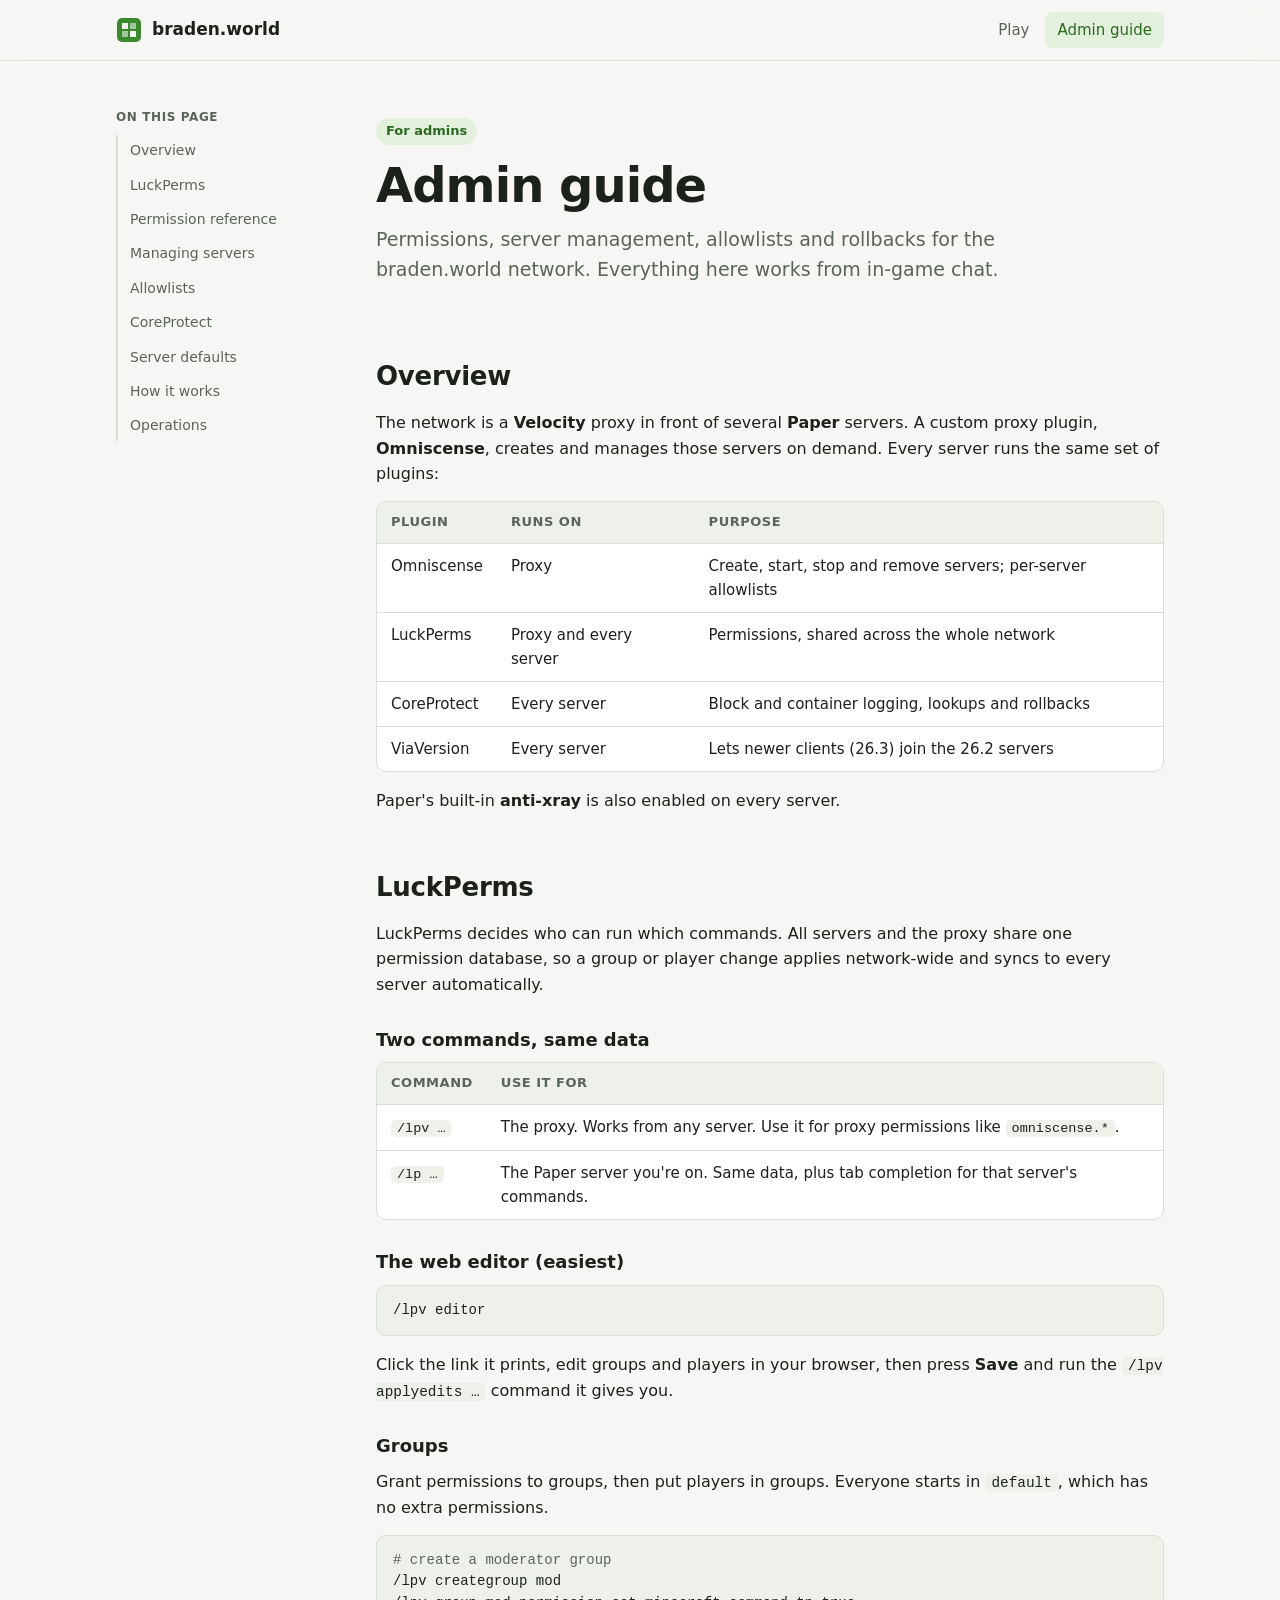
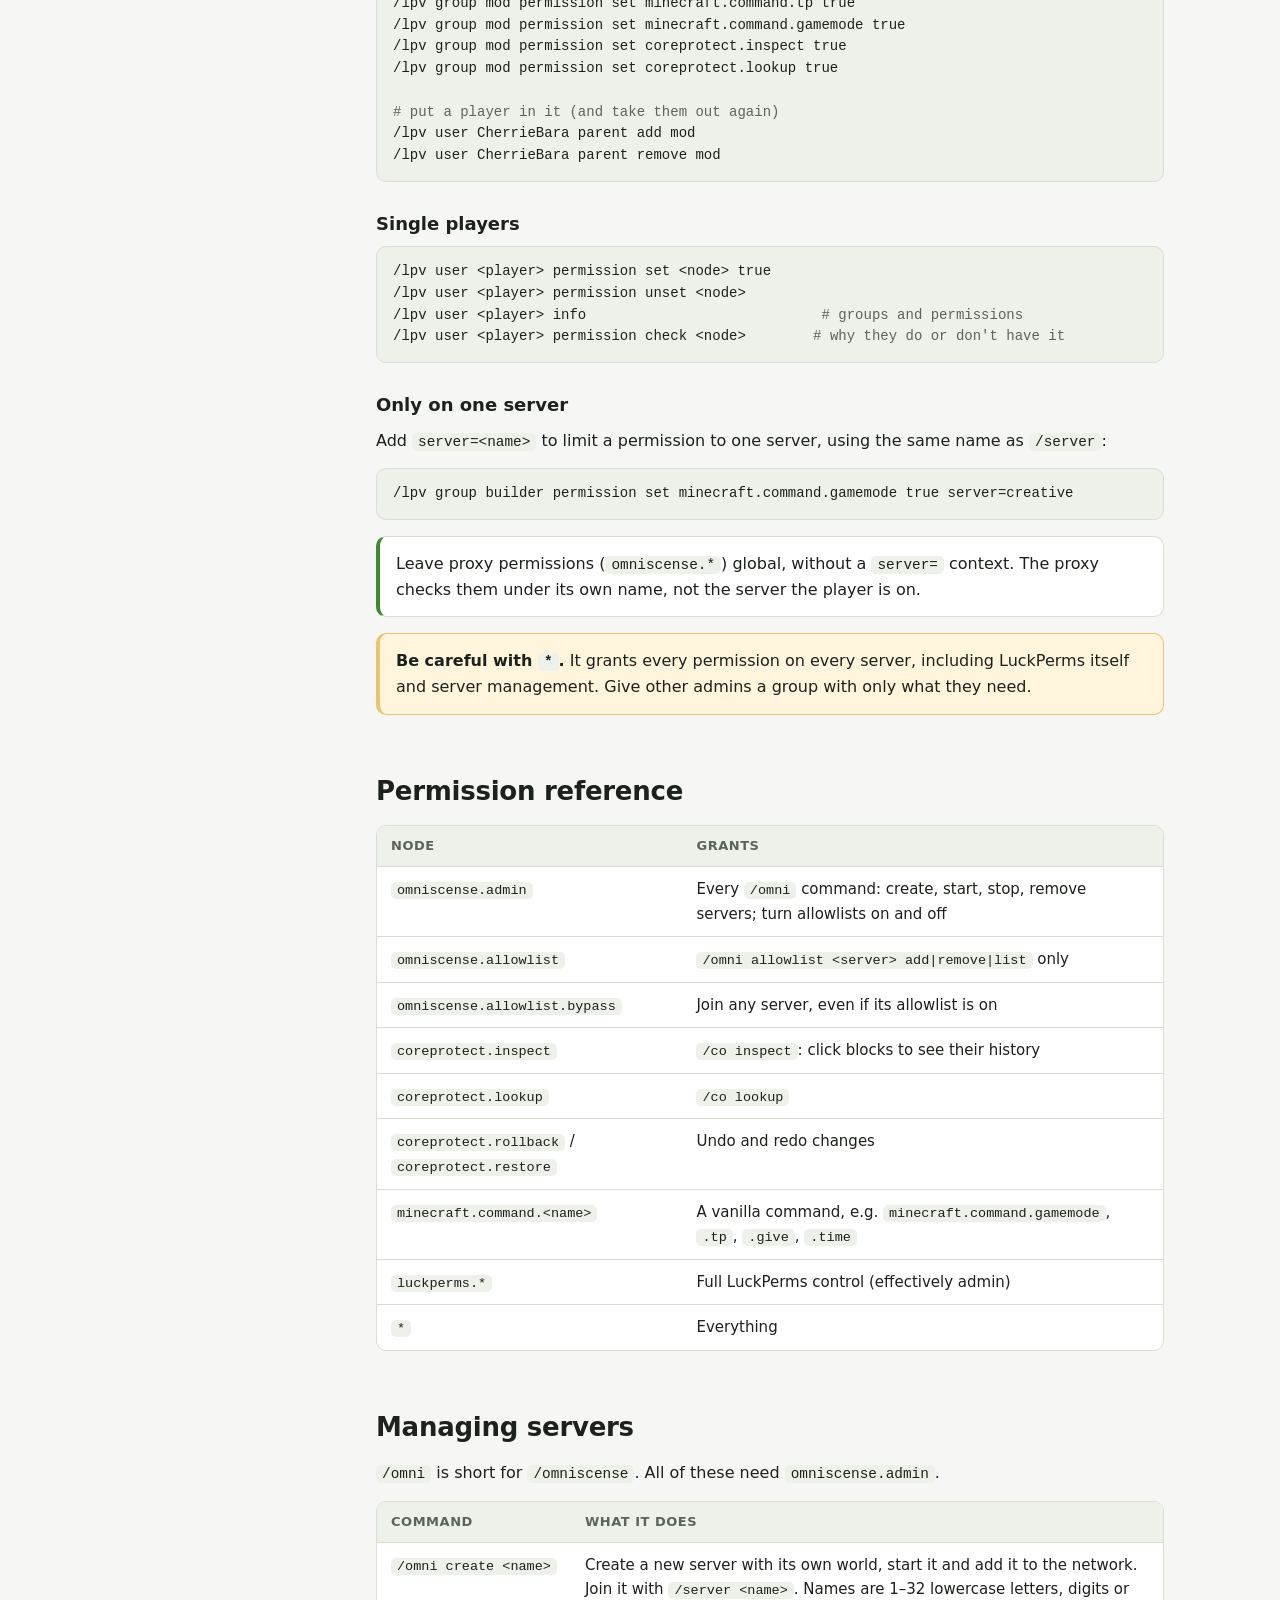
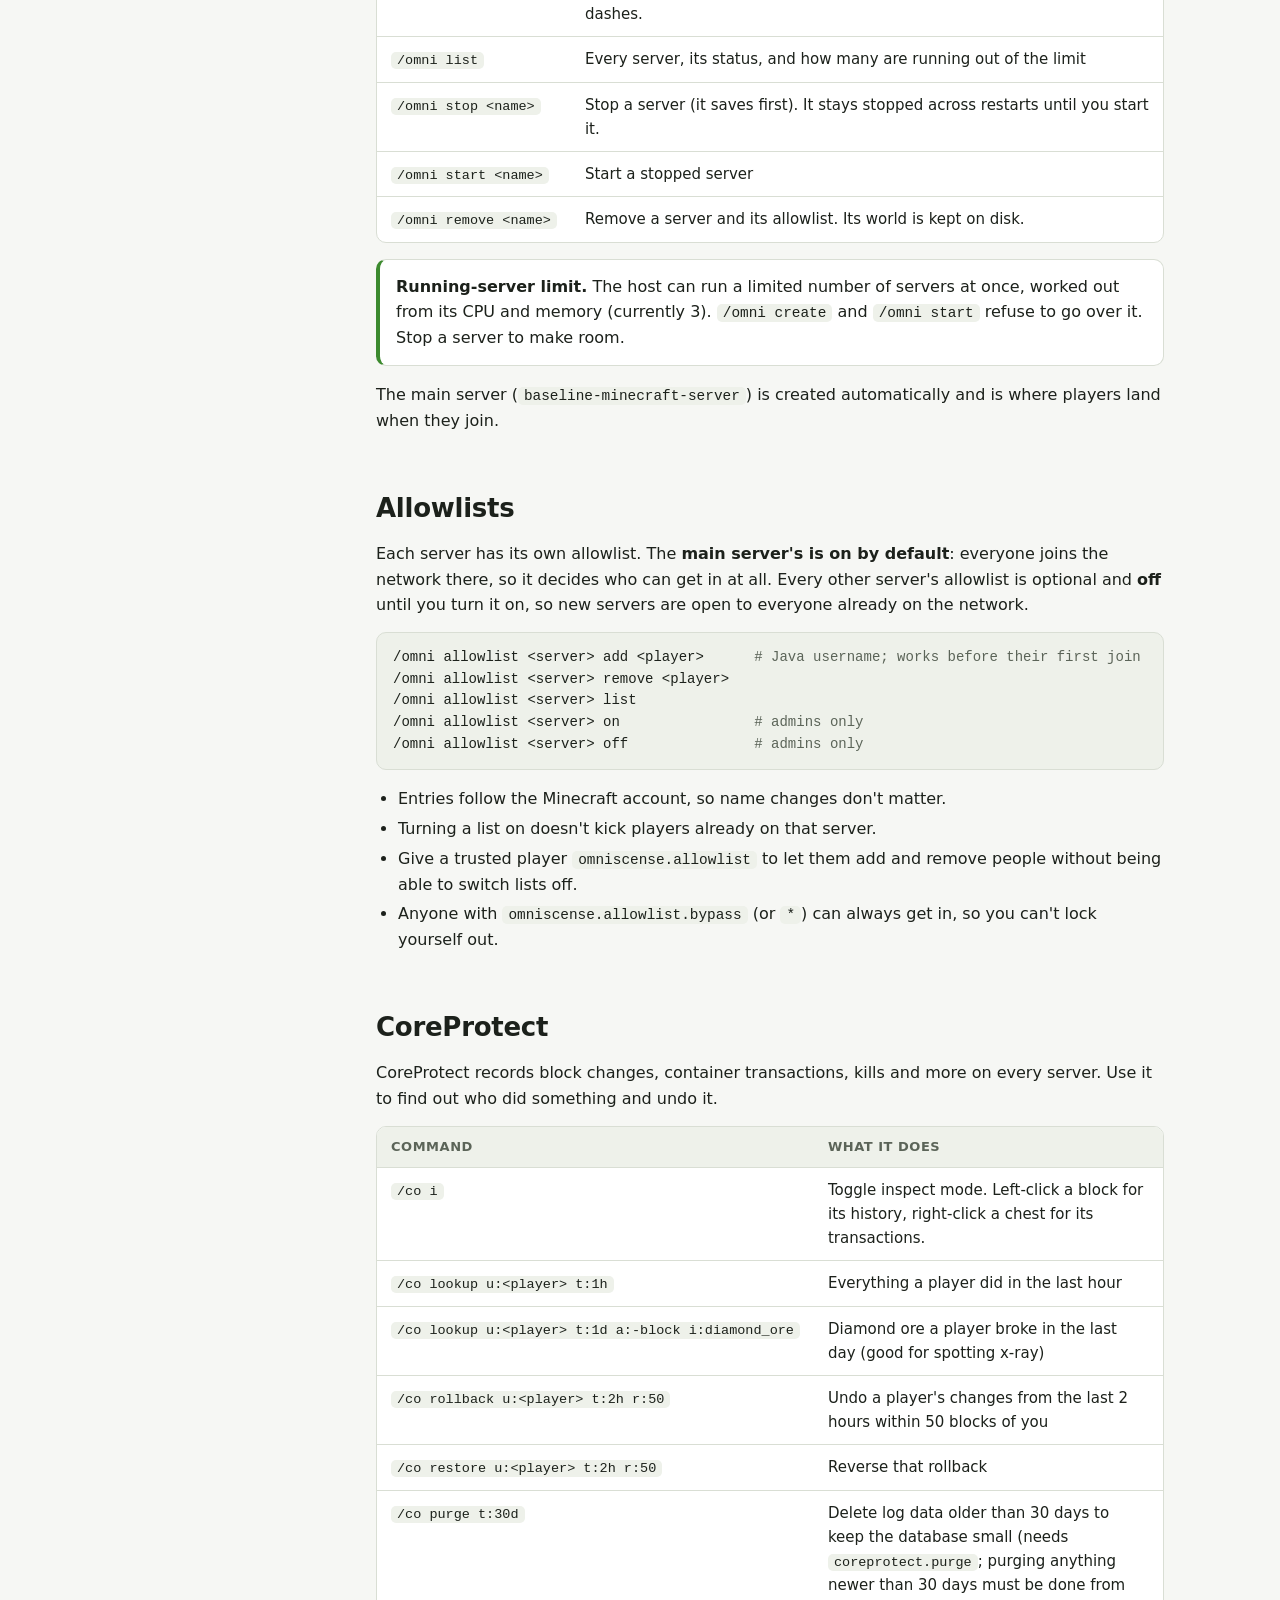
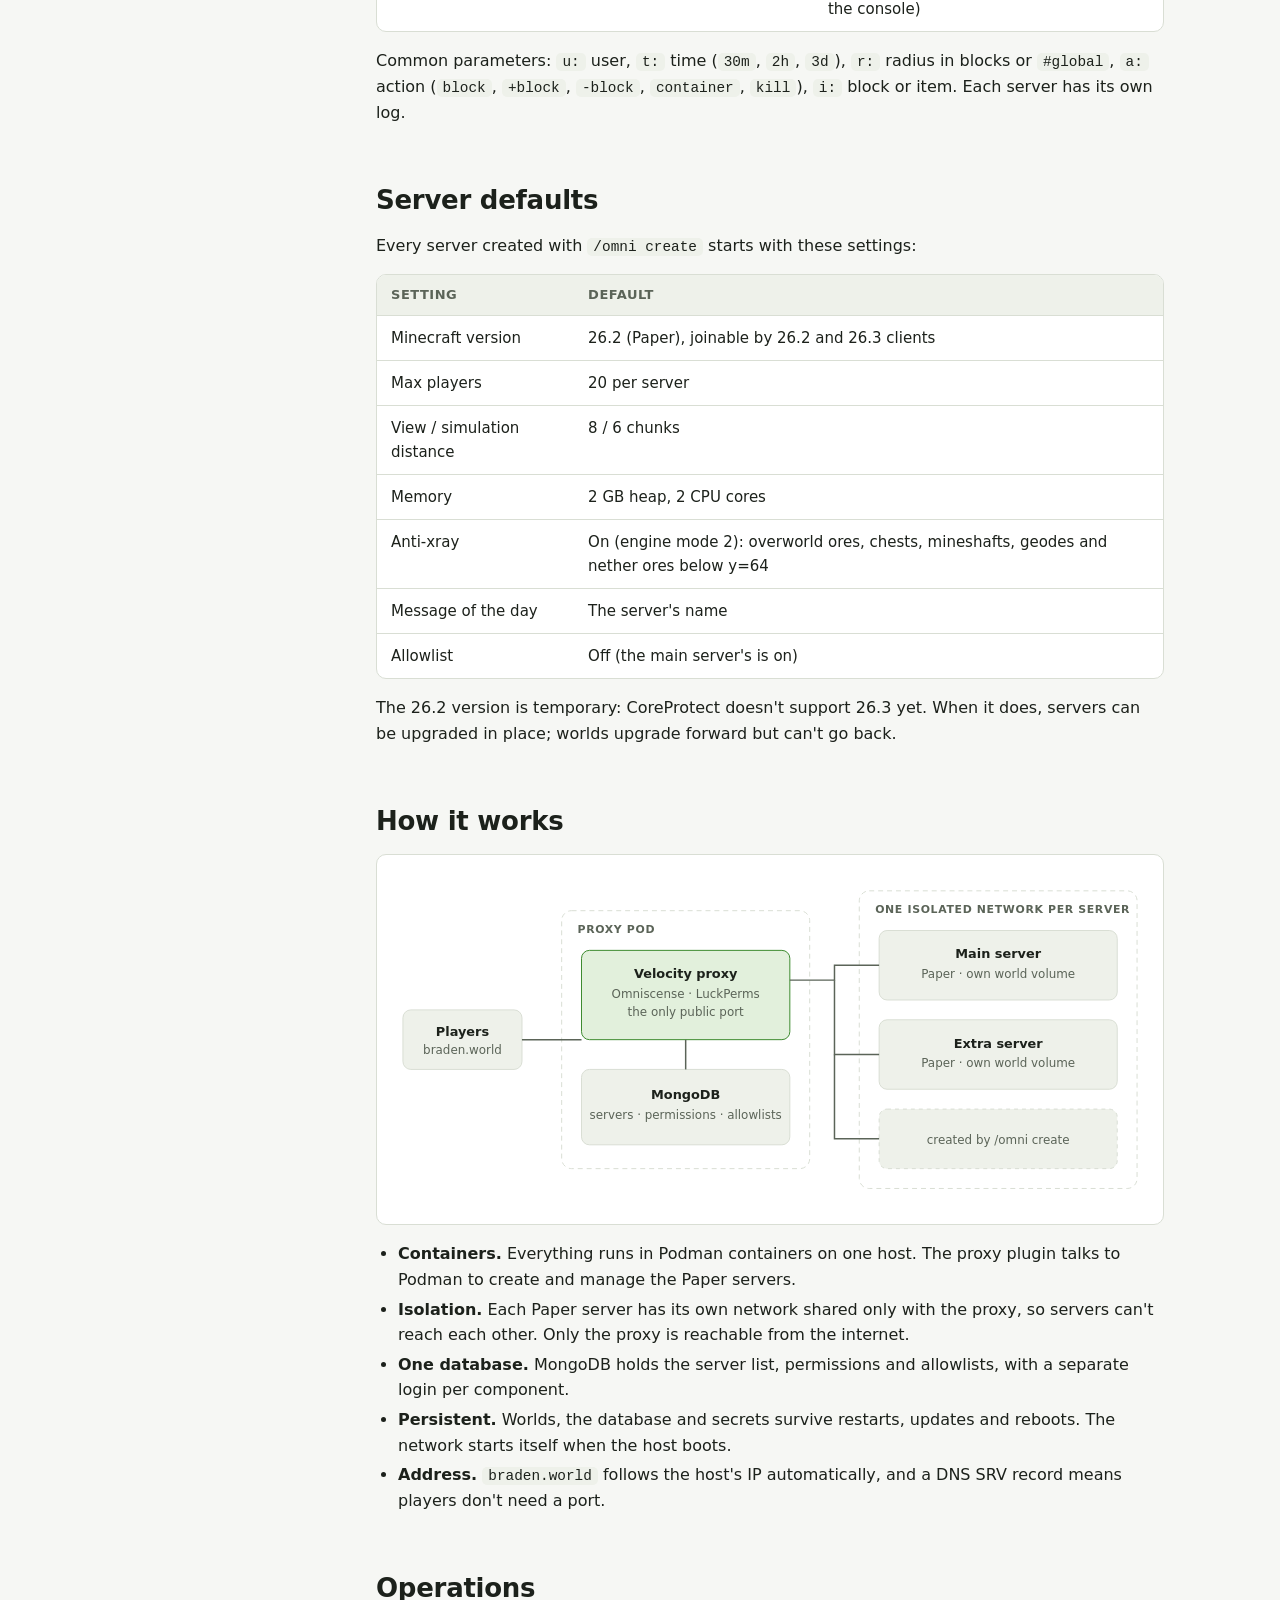
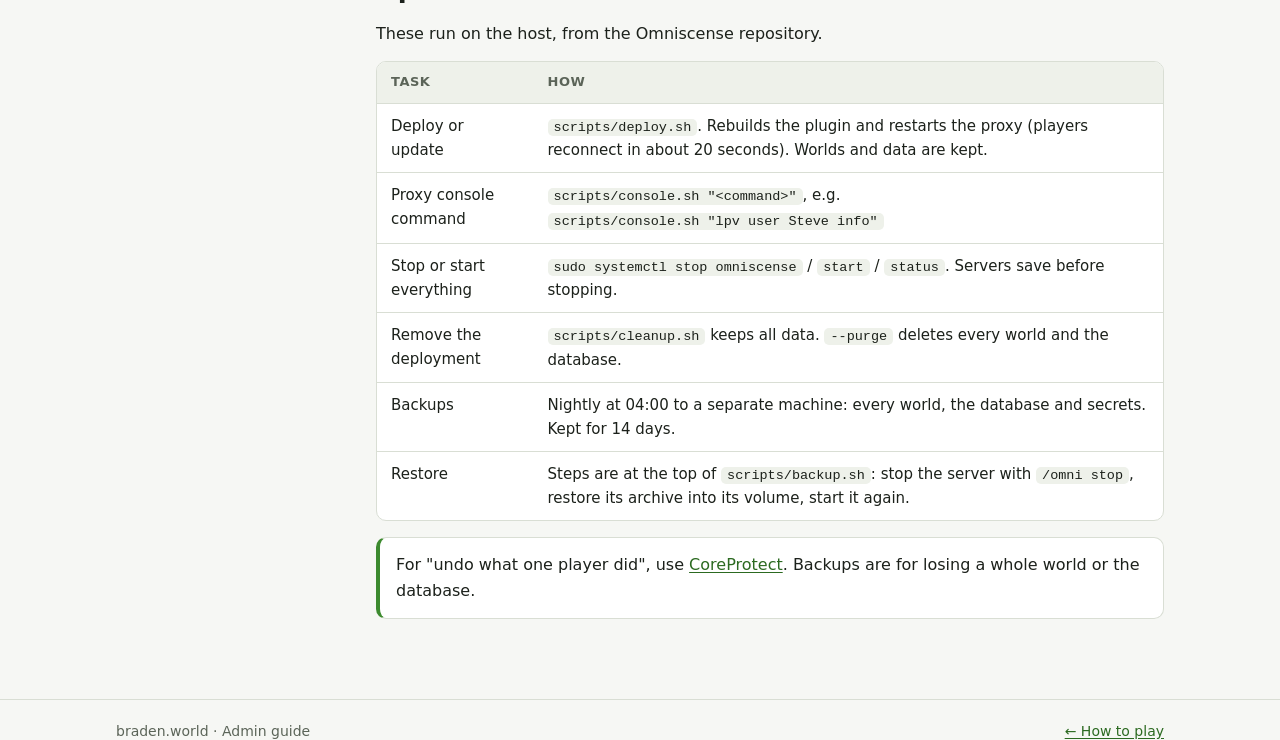
==== admin.html @ 940eb85b "Document that the main server's allowlist is on by default Co-Authored-By: Claude Opus 5.5 <noreply@" ====
<!doctype html>
<html lang="en">
<head>
  <meta charset="utf-8">
  <meta name="viewport" content="width=device-width, initial-scale=1">
  <title>Admin Guide · braden.world</title>
  <meta name="description" content="Running the braden.world network: LuckPerms, server management, allowlists, CoreProtect and operations.">
  <link rel="icon" href="favicon.svg" type="image/svg+xml">
  <link rel="stylesheet" href="style.css">
</head>
<body>
  <header class="site-header">
    <div class="inner">
      <a class="brand" href="./">
        <svg width="26" height="26" viewBox="0 0 26 26" aria-hidden="true"><rect x="1" y="1" width="24" height="24" rx="5" fill="var(--accent)"/><rect x="6" y="6" width="6" height="6" fill="var(--bg)"/><rect x="14" y="6" width="6" height="6" fill="var(--bg)" opacity=".55"/><rect x="6" y="14" width="6" height="6" fill="var(--bg)" opacity=".55"/><rect x="14" y="14" width="6" height="6" fill="var(--bg)"/></svg>
        <span>braden.world</span>
      </a>
      <nav class="site-nav" aria-label="Pages">
        <a href="./">Play</a>
        <a href="admin.html" aria-current="page">Admin guide</a>
      </nav>
    </div>
  </header>

  <div class="page with-toc">
    <aside class="toc">
      <p>On this page</p>
      <ol>
        <li><a href="#overview">Overview</a></li>
        <li><a href="#luckperms">LuckPerms</a></li>
        <li><a href="#permissions">Permission reference</a></li>
        <li><a href="#servers">Managing servers</a></li>
        <li><a href="#allowlists">Allowlists</a></li>
        <li><a href="#coreprotect">CoreProtect</a></li>
        <li><a href="#defaults">Server defaults</a></li>
        <li><a href="#architecture">How it works</a></li>
        <li><a href="#operations">Operations</a></li>
      </ol>
    </aside>

    <main>
      <div class="hero">
        <span class="eyebrow">For admins</span>
        <h1>Admin guide</h1>
        <p class="lead">Permissions, server management, allowlists and rollbacks for the braden.world network. Everything here works from in-game chat.</p>
      </div>

      <section id="overview">
        <h2>Overview</h2>
        <p>The network is a <strong>Velocity</strong> proxy in front of several <strong>Paper</strong> servers. A custom proxy plugin, <strong>Omniscense</strong>, creates and manages those servers on demand. Every server runs the same set of plugins:</p>
        <div class="table-wrap">
          <table>
            <thead><tr><th>Plugin</th><th>Runs on</th><th>Purpose</th></tr></thead>
            <tbody>
              <tr><td>Omniscense</td><td>Proxy</td><td>Create, start, stop and remove servers; per-server allowlists</td></tr>
              <tr><td>LuckPerms</td><td>Proxy and every server</td><td>Permissions, shared across the whole network</td></tr>
              <tr><td>CoreProtect</td><td>Every server</td><td>Block and container logging, lookups and rollbacks</td></tr>
              <tr><td>ViaVersion</td><td>Every server</td><td>Lets newer clients (26.3) join the 26.2 servers</td></tr>
            </tbody>
          </table>
        </div>
        <p>Paper's built-in <strong>anti-xray</strong> is also enabled on every server.</p>
      </section>

      <section id="luckperms">
        <h2>LuckPerms</h2>
        <p>LuckPerms decides who can run which commands. All servers and the proxy share one permission database, so a group or player change applies network-wide and syncs to every server automatically.</p>

        <h3>Two commands, same data</h3>
        <div class="table-wrap">
          <table>
            <thead><tr><th>Command</th><th>Use it for</th></tr></thead>
            <tbody>
              <tr><td><code>/lpv …</code></td><td>The proxy. Works from any server. Use it for proxy permissions like <code>omniscense.*</code>.</td></tr>
              <tr><td><code>/lp …</code></td><td>The Paper server you're on. Same data, plus tab completion for that server's commands.</td></tr>
            </tbody>
          </table>
        </div>

        <h3>The web editor (easiest)</h3>
        <pre><code>/lpv editor</code></pre>
        <p>Click the link it prints, edit groups and players in your browser, then press <strong>Save</strong> and run the <code>/lpv applyedits …</code> command it gives you.</p>

        <h3>Groups</h3>
        <p>Grant permissions to groups, then put players in groups. Everyone starts in <code>default</code>, which has no extra permissions.</p>
        <pre><code><span class="c"># create a moderator group</span>
/lpv creategroup mod
/lpv group mod permission set minecraft.command.tp true
/lpv group mod permission set minecraft.command.gamemode true
/lpv group mod permission set coreprotect.inspect true
/lpv group mod permission set coreprotect.lookup true

<span class="c"># put a player in it (and take them out again)</span>
/lpv user CherrieBara parent add mod
/lpv user CherrieBara parent remove mod</code></pre>

        <h3>Single players</h3>
        <pre><code>/lpv user &lt;player&gt; permission set &lt;node&gt; true
/lpv user &lt;player&gt; permission unset &lt;node&gt;
/lpv user &lt;player&gt; info                            <span class="c"># groups and permissions</span>
/lpv user &lt;player&gt; permission check &lt;node&gt;        <span class="c"># why they do or don't have it</span></code></pre>

        <h3>Only on one server</h3>
        <p>Add <code>server=&lt;name&gt;</code> to limit a permission to one server, using the same name as <code>/server</code>:</p>
        <pre><code>/lpv group builder permission set minecraft.command.gamemode true server=creative</code></pre>
        <div class="note">
          <p>Leave proxy permissions (<code>omniscense.*</code>) global, without a <code>server=</code> context. The proxy checks them under its own name, not the server the player is on.</p>
        </div>

        <div class="warn">
          <p><strong>Be careful with <code>*</code>.</strong> It grants every permission on every server, including LuckPerms itself and server management. Give other admins a group with only what they need.</p>
        </div>
      </section>

      <section id="permissions">
        <h2>Permission reference</h2>
        <div class="table-wrap">
          <table>
            <thead><tr><th>Node</th><th>Grants</th></tr></thead>
            <tbody>
              <tr><td><code>omniscense.admin</code></td><td>Every <code>/omni</code> command: create, start, stop, remove servers; turn allowlists on and off</td></tr>
              <tr><td><code>omniscense.allowlist</code></td><td><code>/omni allowlist &lt;server&gt; add|remove|list</code> only</td></tr>
              <tr><td><code>omniscense.allowlist.bypass</code></td><td>Join any server, even if its allowlist is on</td></tr>
              <tr><td><code>coreprotect.inspect</code></td><td><code>/co inspect</code>: click blocks to see their history</td></tr>
              <tr><td><code>coreprotect.lookup</code></td><td><code>/co lookup</code></td></tr>
              <tr><td><code>coreprotect.rollback</code> / <code>coreprotect.restore</code></td><td>Undo and redo changes</td></tr>
              <tr><td><code>minecraft.command.&lt;name&gt;</code></td><td>A vanilla command, e.g. <code>minecraft.command.gamemode</code>, <code>.tp</code>, <code>.give</code>, <code>.time</code></td></tr>
              <tr><td><code>luckperms.*</code></td><td>Full LuckPerms control (effectively admin)</td></tr>
              <tr><td><code>*</code></td><td>Everything</td></tr>
            </tbody>
          </table>
        </div>
      </section>

      <section id="servers">
        <h2>Managing servers</h2>
        <p><code>/omni</code> is short for <code>/omniscense</code>. All of these need <code>omniscense.admin</code>.</p>
        <div class="table-wrap">
          <table>
            <thead><tr><th>Command</th><th>What it does</th></tr></thead>
            <tbody>
              <tr><td><code>/omni create &lt;name&gt;</code></td><td>Create a new server with its own world, start it and add it to the network. Join it with <code>/server &lt;name&gt;</code>. Names are 1–32 lowercase letters, digits or dashes.</td></tr>
              <tr><td><code>/omni list</code></td><td>Every server, its status, and how many are running out of the limit</td></tr>
              <tr><td><code>/omni stop &lt;name&gt;</code></td><td>Stop a server (it saves first). It stays stopped across restarts until you start it.</td></tr>
              <tr><td><code>/omni start &lt;name&gt;</code></td><td>Start a stopped server</td></tr>
              <tr><td><code>/omni remove &lt;name&gt;</code></td><td>Remove a server and its allowlist. Its world is kept on disk.</td></tr>
            </tbody>
          </table>
        </div>
        <div class="note">
          <p><strong>Running-server limit.</strong> The host can run a limited number of servers at once, worked out from its CPU and memory (currently 3). <code>/omni create</code> and <code>/omni start</code> refuse to go over it. Stop a server to make room.</p>
        </div>
        <p>The main server (<code>baseline-minecraft-server</code>) is created automatically and is where players land when they join.</p>
      </section>

      <section id="allowlists">
        <h2>Allowlists</h2>
        <p>Each server has its own allowlist. The <strong>main server's is on by default</strong>: everyone joins the network there, so it decides who can get in at all. Every other server's allowlist is optional and <strong>off</strong> until you turn it on, so new servers are open to everyone already on the network.</p>
        <pre><code>/omni allowlist &lt;server&gt; add &lt;player&gt;      <span class="c"># Java username; works before their first join</span>
/omni allowlist &lt;server&gt; remove &lt;player&gt;
/omni allowlist &lt;server&gt; list
/omni allowlist &lt;server&gt; on                <span class="c"># admins only</span>
/omni allowlist &lt;server&gt; off               <span class="c"># admins only</span></code></pre>
        <ul>
          <li>Entries follow the Minecraft account, so name changes don't matter.</li>
          <li>Turning a list on doesn't kick players already on that server.</li>
          <li>Give a trusted player <code>omniscense.allowlist</code> to let them add and remove people without being able to switch lists off.</li>
          <li>Anyone with <code>omniscense.allowlist.bypass</code> (or <code>*</code>) can always get in, so you can't lock yourself out.</li>
        </ul>
      </section>

      <section id="coreprotect">
        <h2>CoreProtect</h2>
        <p>CoreProtect records block changes, container transactions, kills and more on every server. Use it to find out who did something and undo it.</p>
        <div class="table-wrap">
          <table>
            <thead><tr><th>Command</th><th>What it does</th></tr></thead>
            <tbody>
              <tr><td><code>/co i</code></td><td>Toggle inspect mode. Left-click a block for its history, right-click a chest for its transactions.</td></tr>
              <tr><td><code>/co lookup u:&lt;player&gt; t:1h</code></td><td>Everything a player did in the last hour</td></tr>
              <tr><td><code>/co lookup u:&lt;player&gt; t:1d a:-block i:diamond_ore</code></td><td>Diamond ore a player broke in the last day (good for spotting x-ray)</td></tr>
              <tr><td><code>/co rollback u:&lt;player&gt; t:2h r:50</code></td><td>Undo a player's changes from the last 2 hours within 50 blocks of you</td></tr>
              <tr><td><code>/co restore u:&lt;player&gt; t:2h r:50</code></td><td>Reverse that rollback</td></tr>
              <tr><td><code>/co purge t:30d</code></td><td>Delete log data older than 30 days to keep the database small (needs <code>coreprotect.purge</code>; purging anything newer than 30 days must be done from the console)</td></tr>
            </tbody>
          </table>
        </div>
        <p>Common parameters: <code>u:</code> user, <code>t:</code> time (<code>30m</code>, <code>2h</code>, <code>3d</code>), <code>r:</code> radius in blocks or <code>#global</code>, <code>a:</code> action (<code>block</code>, <code>+block</code>, <code>-block</code>, <code>container</code>, <code>kill</code>), <code>i:</code> block or item. Each server has its own log.</p>
      </section>

      <section id="defaults">
        <h2>Server defaults</h2>
        <p>Every server created with <code>/omni create</code> starts with these settings:</p>
        <div class="table-wrap">
          <table>
            <thead><tr><th>Setting</th><th>Default</th></tr></thead>
            <tbody>
              <tr><td>Minecraft version</td><td>26.2 (Paper), joinable by 26.2 and 26.3 clients</td></tr>
              <tr><td>Max players</td><td>20 per server</td></tr>
              <tr><td>View / simulation distance</td><td>8 / 6 chunks</td></tr>
              <tr><td>Memory</td><td>2 GB heap, 2 CPU cores</td></tr>
              <tr><td>Anti-xray</td><td>On (engine mode 2): overworld ores, chests, mineshafts, geodes and nether ores below y=64</td></tr>
              <tr><td>Message of the day</td><td>The server's name</td></tr>
              <tr><td>Allowlist</td><td>Off (the main server's is on)</td></tr>
            </tbody>
          </table>
        </div>
        <p>The 26.2 version is temporary: CoreProtect doesn't support 26.3 yet. When it does, servers can be upgraded in place; worlds upgrade forward but can't go back.</p>
      </section>

      <section id="architecture">
        <h2>How it works</h2>
        <div class="diagram" role="img" aria-label="Players connect to braden.world, which points at the Velocity proxy. The proxy and MongoDB run together in one pod. Each Paper server runs in its own container on its own isolated network shared only with the proxy pod.">
          <svg viewBox="0 0 760 340" xmlns="http://www.w3.org/2000/svg">
            <rect class="box" x="10" y="140" width="120" height="60" rx="8"/>
            <text class="label" x="70" y="166" text-anchor="middle">Players</text>
            <text class="sub" x="70" y="184" text-anchor="middle">braden.world</text>

            <rect class="group" x="170" y="40" width="250" height="260" rx="10"/>
            <text class="group-label" x="186" y="62">Proxy pod</text>
            <rect class="box-accent" x="190" y="80" width="210" height="90" rx="8"/>
            <text class="label" x="295" y="108" text-anchor="middle">Velocity proxy</text>
            <text class="sub" x="295" y="128" text-anchor="middle">Omniscense · LuckPerms</text>
            <text class="sub" x="295" y="146" text-anchor="middle">the only public port</text>
            <rect class="box" x="190" y="200" width="210" height="76" rx="8"/>
            <text class="label" x="295" y="230" text-anchor="middle">MongoDB</text>
            <text class="sub" x="295" y="250" text-anchor="middle">servers · permissions · allowlists</text>

            <rect class="group" x="470" y="20" width="280" height="300" rx="10"/>
            <text class="group-label" x="486" y="42">One isolated network per server</text>
            <rect class="box" x="490" y="60" width="240" height="70" rx="8"/>
            <text class="label" x="610" y="88" text-anchor="middle">Main server</text>
            <text class="sub" x="610" y="108" text-anchor="middle">Paper · own world volume</text>
            <rect class="box" x="490" y="150" width="240" height="70" rx="8"/>
            <text class="label" x="610" y="178" text-anchor="middle">Extra server</text>
            <text class="sub" x="610" y="198" text-anchor="middle">Paper · own world volume</text>
            <rect class="box" x="490" y="240" width="240" height="60" rx="8" stroke-dasharray="4 4"/>
            <text class="sub" x="610" y="275" text-anchor="middle">created by /omni create</text>

            <path class="line" d="M130 170 H190"/>
            <path class="line" d="M295 170 V200"/>
            <path class="line" d="M400 110 H445 V95 H490"/>
            <path class="line" d="M445 110 V185 H490"/>
            <path class="line" d="M445 185 V270 H490"/>
          </svg>
        </div>
        <ul>
          <li><strong>Containers.</strong> Everything runs in Podman containers on one host. The proxy plugin talks to Podman to create and manage the Paper servers.</li>
          <li><strong>Isolation.</strong> Each Paper server has its own network shared only with the proxy, so servers can't reach each other. Only the proxy is reachable from the internet.</li>
          <li><strong>One database.</strong> MongoDB holds the server list, permissions and allowlists, with a separate login per component.</li>
          <li><strong>Persistent.</strong> Worlds, the database and secrets survive restarts, updates and reboots. The network starts itself when the host boots.</li>
          <li><strong>Address.</strong> <code>braden.world</code> follows the host's IP automatically, and a DNS SRV record means players don't need a port.</li>
        </ul>
      </section>

      <section id="operations">
        <h2>Operations</h2>
        <p>These run on the host, from the Omniscense repository.</p>
        <div class="table-wrap">
          <table>
            <thead><tr><th>Task</th><th>How</th></tr></thead>
            <tbody>
              <tr><td>Deploy or update</td><td><code>scripts/deploy.sh</code>. Rebuilds the plugin and restarts the proxy (players reconnect in about 20 seconds). Worlds and data are kept.</td></tr>
              <tr><td>Proxy console command</td><td><code>scripts/console.sh "&lt;command&gt;"</code>, e.g. <code>scripts/console.sh "lpv user Steve info"</code></td></tr>
              <tr><td>Stop or start everything</td><td><code>sudo systemctl stop omniscense</code> / <code>start</code> / <code>status</code>. Servers save before stopping.</td></tr>
              <tr><td>Remove the deployment</td><td><code>scripts/cleanup.sh</code> keeps all data. <code>--purge</code> deletes every world and the database.</td></tr>
              <tr><td>Backups</td><td>Nightly at 04:00 to a separate machine: every world, the database and secrets. Kept for 14 days.</td></tr>
              <tr><td>Restore</td><td>Steps are at the top of <code>scripts/backup.sh</code>: stop the server with <code>/omni stop</code>, restore its archive into its volume, start it again.</td></tr>
            </tbody>
          </table>
        </div>
        <div class="note">
          <p>For "undo what one player did", use <a href="#coreprotect">CoreProtect</a>. Backups are for losing a whole world or the database.</p>
        </div>
      </section>
    </main>
  </div>

  <footer class="site-footer">
    <div class="inner">
      <span>braden.world · Admin guide</span>
      <a href="./">← How to play</a>
    </div>
  </footer>
</body>
</html>
---- style.css ----
:root {
  --bg: #f6f7f4;
  --surface: #ffffff;
  --surface-2: #eef1ea;
  --text: #1c211b;
  --muted: #5b6458;
  --border: #d9ded4;
  --accent: #3c8a2e;
  --accent-strong: #2c6a21;
  --accent-soft: #e2f0dc;
  --on-accent: #ffffff;
  --warn-bg: #fff4dc;
  --warn-border: #e8c46a;
  --code-bg: #eef1ea;
  --shadow: 0 1px 2px rgba(20, 30, 15, 0.06), 0 4px 16px rgba(20, 30, 15, 0.05);
  --radius: 10px;
  --mono: ui-monospace, "SF Mono", "JetBrains Mono", Menlo, Consolas, monospace;
  --sans: "Inter", system-ui, -apple-system, "Segoe UI", Roboto, sans-serif;
}

@media (prefers-color-scheme: dark) {
  :root:not([data-theme="light"]) {
    --bg: #111410;
    --surface: #181c17;
    --surface-2: #20251e;
    --text: #e6eae2;
    --muted: #9ba597;
    --border: #2d342a;
    --accent: #6cc35a;
    --accent-strong: #8ad977;
    --accent-soft: #1f3019;
    --on-accent: #0d120b;
    --warn-bg: #2b2412;
    --warn-border: #7a6224;
    --code-bg: #20251e;
    --shadow: 0 1px 2px rgba(0, 0, 0, 0.3), 0 4px 16px rgba(0, 0, 0, 0.25);
  }
}

:root[data-theme="dark"] {
  --bg: #111410;
  --surface: #181c17;
  --surface-2: #20251e;
  --text: #e6eae2;
  --muted: #9ba597;
  --border: #2d342a;
  --accent: #6cc35a;
  --accent-strong: #8ad977;
  --accent-soft: #1f3019;
  --on-accent: #0d120b;
  --warn-bg: #2b2412;
  --warn-border: #7a6224;
  --code-bg: #20251e;
  --shadow: 0 1px 2px rgba(0, 0, 0, 0.3), 0 4px 16px rgba(0, 0, 0, 0.25);
}

* { box-sizing: border-box; }

html { scroll-behavior: smooth; scroll-padding-top: 76px; }

body {
  margin: 0;
  background: var(--bg);
  color: var(--text);
  font-family: var(--sans);
  font-size: 16px;
  line-height: 1.6;
  -webkit-font-smoothing: antialiased;
}

a { color: var(--accent-strong); text-underline-offset: 2px; }
a:hover { color: var(--accent); }

/* Header */
.site-header {
  position: sticky;
  top: 0;
  z-index: 10;
  background: color-mix(in srgb, var(--bg) 88%, transparent);
  backdrop-filter: blur(8px);
  border-bottom: 1px solid var(--border);
}
.site-header .inner {
  max-width: 1080px;
  margin: 0 auto;
  padding: 12px 16px;
  display: flex;
  align-items: center;
  gap: 16px;
}
.brand {
  display: flex;
  align-items: center;
  gap: 10px;
  font-weight: 700;
  font-size: 17px;
  color: var(--text);
  text-decoration: none;
}
.brand svg { flex: none; }
.site-nav { margin-left: auto; display: flex; gap: 4px; }
.site-nav a {
  padding: 6px 12px;
  border-radius: 8px;
  color: var(--muted);
  text-decoration: none;
  font-weight: 500;
  font-size: 15px;
}
.site-nav a:hover { background: var(--surface-2); color: var(--text); }
.site-nav a[aria-current="page"] { background: var(--accent-soft); color: var(--accent-strong); }

/* Layout */
.page {
  max-width: 1080px;
  margin: 0 auto;
  padding: 0 16px 64px;
}
.with-toc { display: grid; grid-template-columns: 220px minmax(0, 1fr); gap: 40px; }
.toc {
  position: sticky;
  top: 76px;
  align-self: start;
  padding-top: 32px;
  font-size: 14px;
}
.toc p { margin: 0 0 8px; font-weight: 600; color: var(--muted); text-transform: uppercase; letter-spacing: 0.05em; font-size: 12px; }
.toc ol { list-style: none; margin: 0; padding: 0; border-left: 2px solid var(--border); }
.toc a { display: block; padding: 4px 0 4px 12px; margin-left: -2px; border-left: 2px solid transparent; color: var(--muted); text-decoration: none; }
.toc a:hover { color: var(--text); border-left-color: var(--accent); }
main { min-width: 0; }

@media (max-width: 860px) {
  .with-toc { grid-template-columns: 1fr; gap: 0; }
  .toc { display: none; }
}

/* Hero */
.hero {
  padding: 56px 0 32px;
}
.hero .eyebrow {
  display: inline-block;
  font-size: 13px;
  font-weight: 600;
  color: var(--accent-strong);
  background: var(--accent-soft);
  padding: 3px 10px;
  border-radius: 999px;
}
.hero h1 { font-size: clamp(32px, 6vw, 48px); line-height: 1.1; margin: 14px 0 12px; letter-spacing: -0.02em; }
.hero p.lead { font-size: 19px; color: var(--muted); max-width: 640px; margin: 0; }

.address {
  margin-top: 28px;
  display: inline-flex;
  align-items: center;
  gap: 12px;
  background: var(--surface);
  border: 1px solid var(--border);
  border-radius: var(--radius);
  padding: 10px 10px 10px 18px;
  box-shadow: var(--shadow);
  max-width: 100%;
}
.address code { font-size: 22px; font-weight: 600; background: none; padding: 0; overflow-wrap: anywhere; }
.copy-btn {
  font: inherit;
  font-size: 14px;
  font-weight: 600;
  border: 0;
  border-radius: 8px;
  padding: 8px 14px;
  background: var(--accent);
  color: var(--on-accent);
  cursor: pointer;
}
.copy-btn:hover { background: var(--accent-strong); }

/* Sections */
section { padding-top: 40px; }
h2 { font-size: 26px; letter-spacing: -0.01em; margin: 0 0 12px; }
h3 { font-size: 18px; margin: 28px 0 8px; }
p { margin: 0 0 14px; }
ul, ol { padding-left: 22px; margin: 0 0 14px; }
li { margin: 4px 0; }

code, kbd {
  font-family: var(--mono);
  font-size: 0.9em;
  background: var(--code-bg);
  padding: 1px 6px;
  border-radius: 5px;
}
pre {
  background: var(--code-bg);
  border: 1px solid var(--border);
  border-radius: var(--radius);
  padding: 14px 16px;
  overflow-x: auto;
  font-size: 14px;
  line-height: 1.55;
  margin: 0 0 16px;
}
pre code { background: none; padding: 0; font-size: inherit; }
pre .c { color: var(--muted); }

/* Cards */
.cards { display: grid; grid-template-columns: repeat(auto-fit, minmax(230px, 1fr)); gap: 14px; margin: 8px 0 16px; }
.card {
  background: var(--surface);
  border: 1px solid var(--border);
  border-radius: var(--radius);
  padding: 18px;
  box-shadow: var(--shadow);
}
.card h3 { margin: 0 0 6px; font-size: 16px; }
.card p { margin: 0; color: var(--muted); font-size: 15px; }
.card .icon { width: 30px; height: 30px; color: var(--accent); margin-bottom: 10px; }

/* Steps */
.steps { counter-reset: step; list-style: none; padding: 0; }
.steps > li {
  counter-increment: step;
  position: relative;
  padding: 0 0 18px 48px;
  margin: 0;
}
.steps > li::before {
  content: counter(step);
  position: absolute;
  left: 0;
  top: -2px;
  width: 32px;
  height: 32px;
  border-radius: 50%;
  background: var(--accent-soft);
  color: var(--accent-strong);
  font-weight: 700;
  display: grid;
  place-items: center;
}

/* Tables */
.table-wrap { overflow-x: auto; margin: 0 0 16px; border: 1px solid var(--border); border-radius: var(--radius); background: var(--surface); }
table { border-collapse: collapse; width: 100%; font-size: 15px; }
th, td { text-align: left; padding: 10px 14px; border-bottom: 1px solid var(--border); vertical-align: top; }
th { background: var(--surface-2); font-weight: 600; font-size: 13px; text-transform: uppercase; letter-spacing: 0.04em; color: var(--muted); }
tr:last-child td { border-bottom: 0; }
td code { white-space: nowrap; }

/* Callouts */
.note, .warn {
  border-radius: var(--radius);
  padding: 14px 16px;
  margin: 0 0 16px;
  border: 1px solid var(--border);
  background: var(--surface);
}
.note { border-left: 4px solid var(--accent); }
.warn { background: var(--warn-bg); border-color: var(--warn-border); border-left: 4px solid var(--warn-border); }
.note p:last-child, .warn p:last-child { margin: 0; }

/* FAQ */
details {
  background: var(--surface);
  border: 1px solid var(--border);
  border-radius: var(--radius);
  padding: 12px 16px;
  margin: 0 0 10px;
}
summary { cursor: pointer; font-weight: 600; }
details[open] summary { margin-bottom: 8px; }
details p:last-child { margin: 0; }

/* Diagram */
.diagram { background: var(--surface); border: 1px solid var(--border); border-radius: var(--radius); padding: 16px; margin: 0 0 16px; overflow-x: auto; }
.diagram svg { display: block; width: 100%; min-width: 640px; height: auto; }
.diagram .box { fill: var(--surface-2); stroke: var(--border); }
.diagram .box-accent { fill: var(--accent-soft); stroke: var(--accent); }
.diagram .label { fill: var(--text); font: 600 13px var(--sans); }
.diagram .sub { fill: var(--muted); font: 12px var(--sans); }
.diagram .line { stroke: var(--muted); stroke-width: 1.5; fill: none; }
.diagram .group { fill: none; stroke: var(--border); stroke-dasharray: 5 4; }
.diagram .group-label { fill: var(--muted); font: 600 11px var(--sans); text-transform: uppercase; letter-spacing: 0.06em; }

/* Footer */
.site-footer { border-top: 1px solid var(--border); color: var(--muted); font-size: 14px; }
.site-footer .inner { max-width: 1080px; margin: 0 auto; padding: 20px 16px; display: flex; flex-wrap: wrap; gap: 8px 20px; justify-content: space-between; }

@media (max-width: 520px) {
  .site-nav a { padding: 6px 8px; }
  .brand span { display: none; }
  .address code { font-size: 18px; }
}
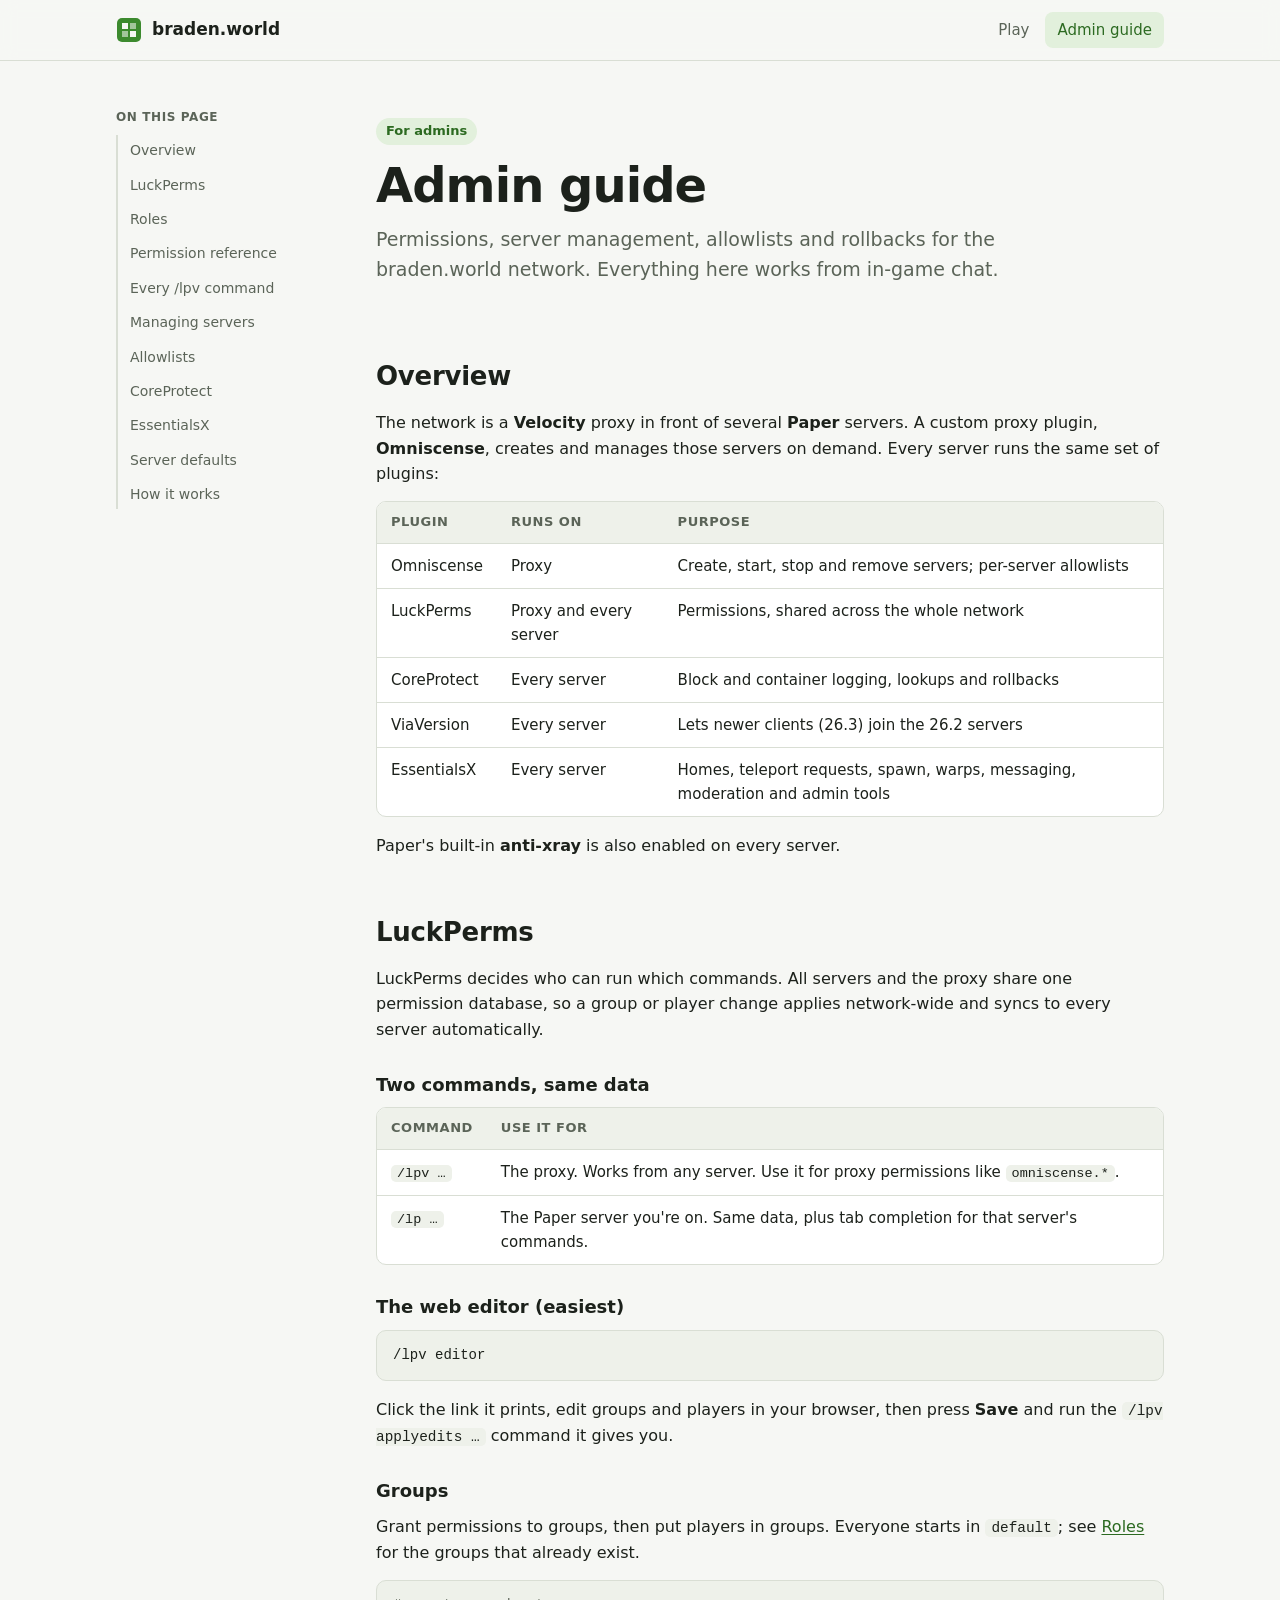
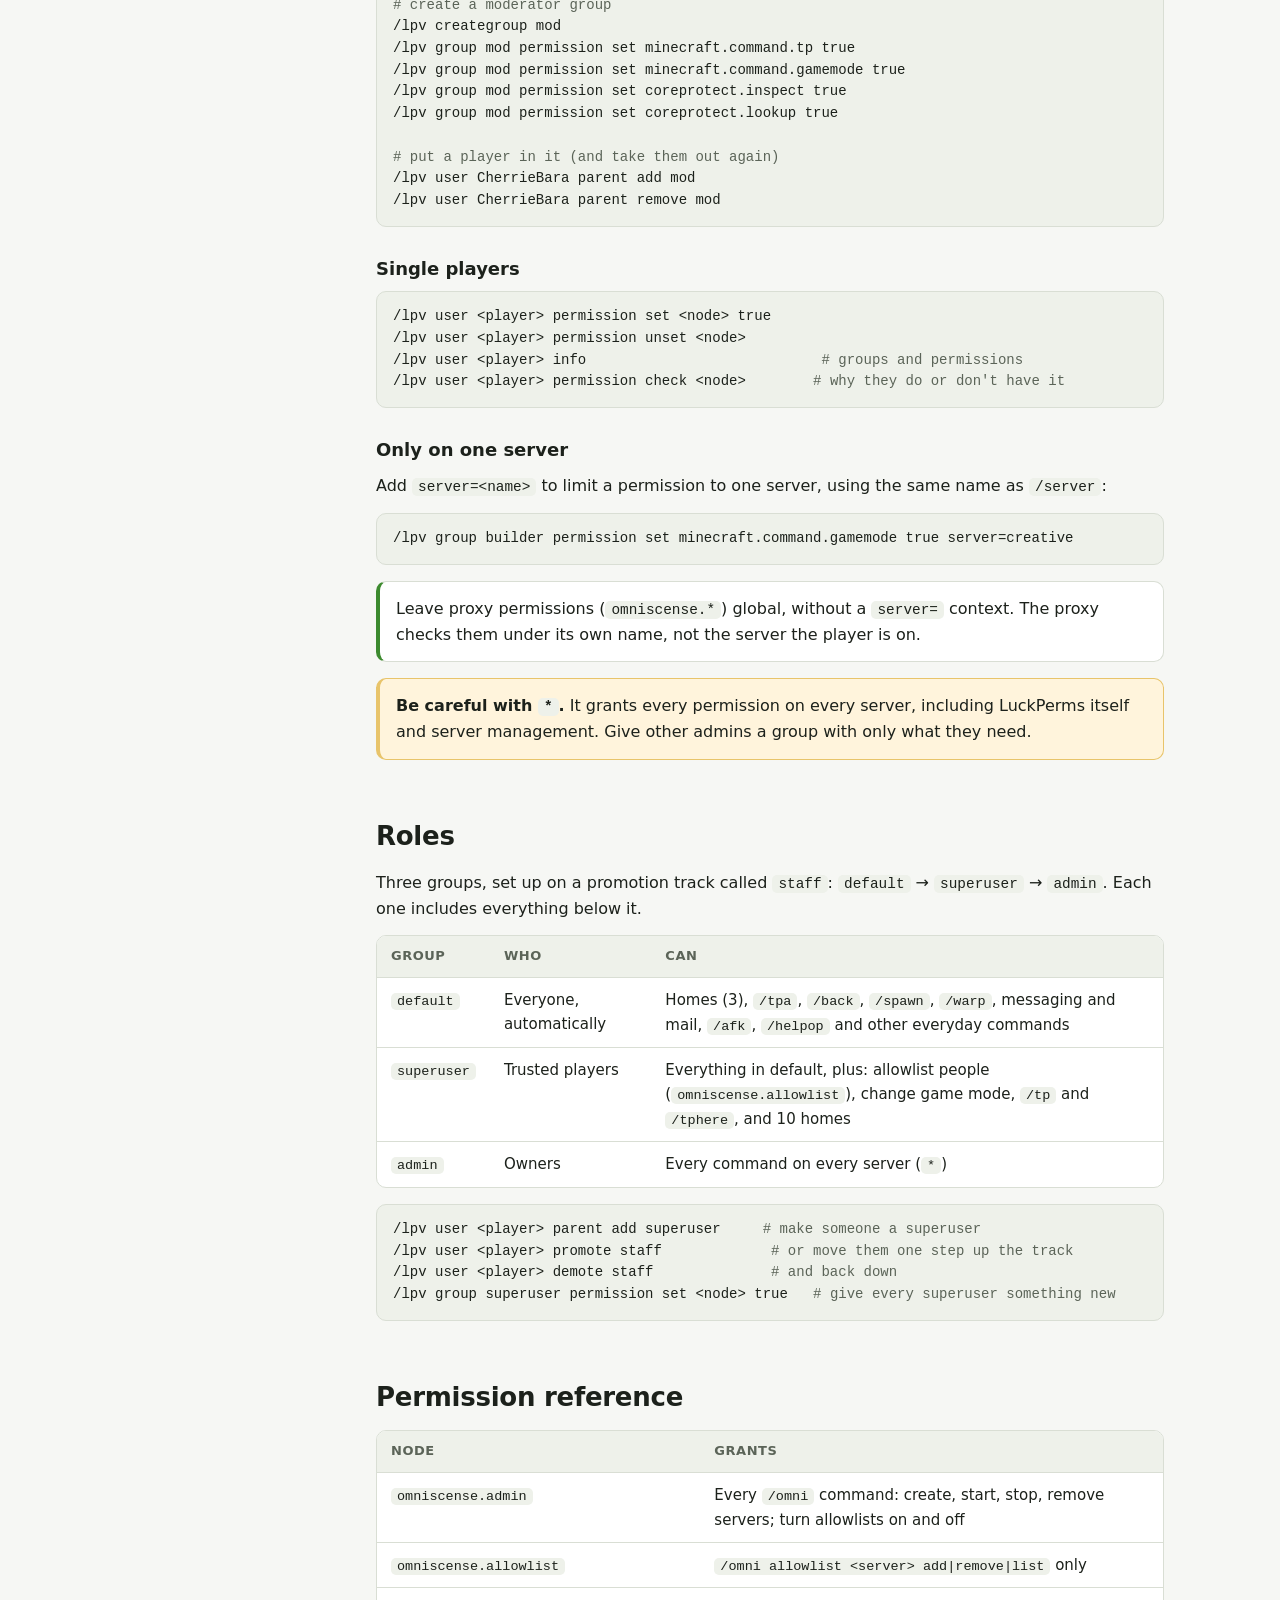
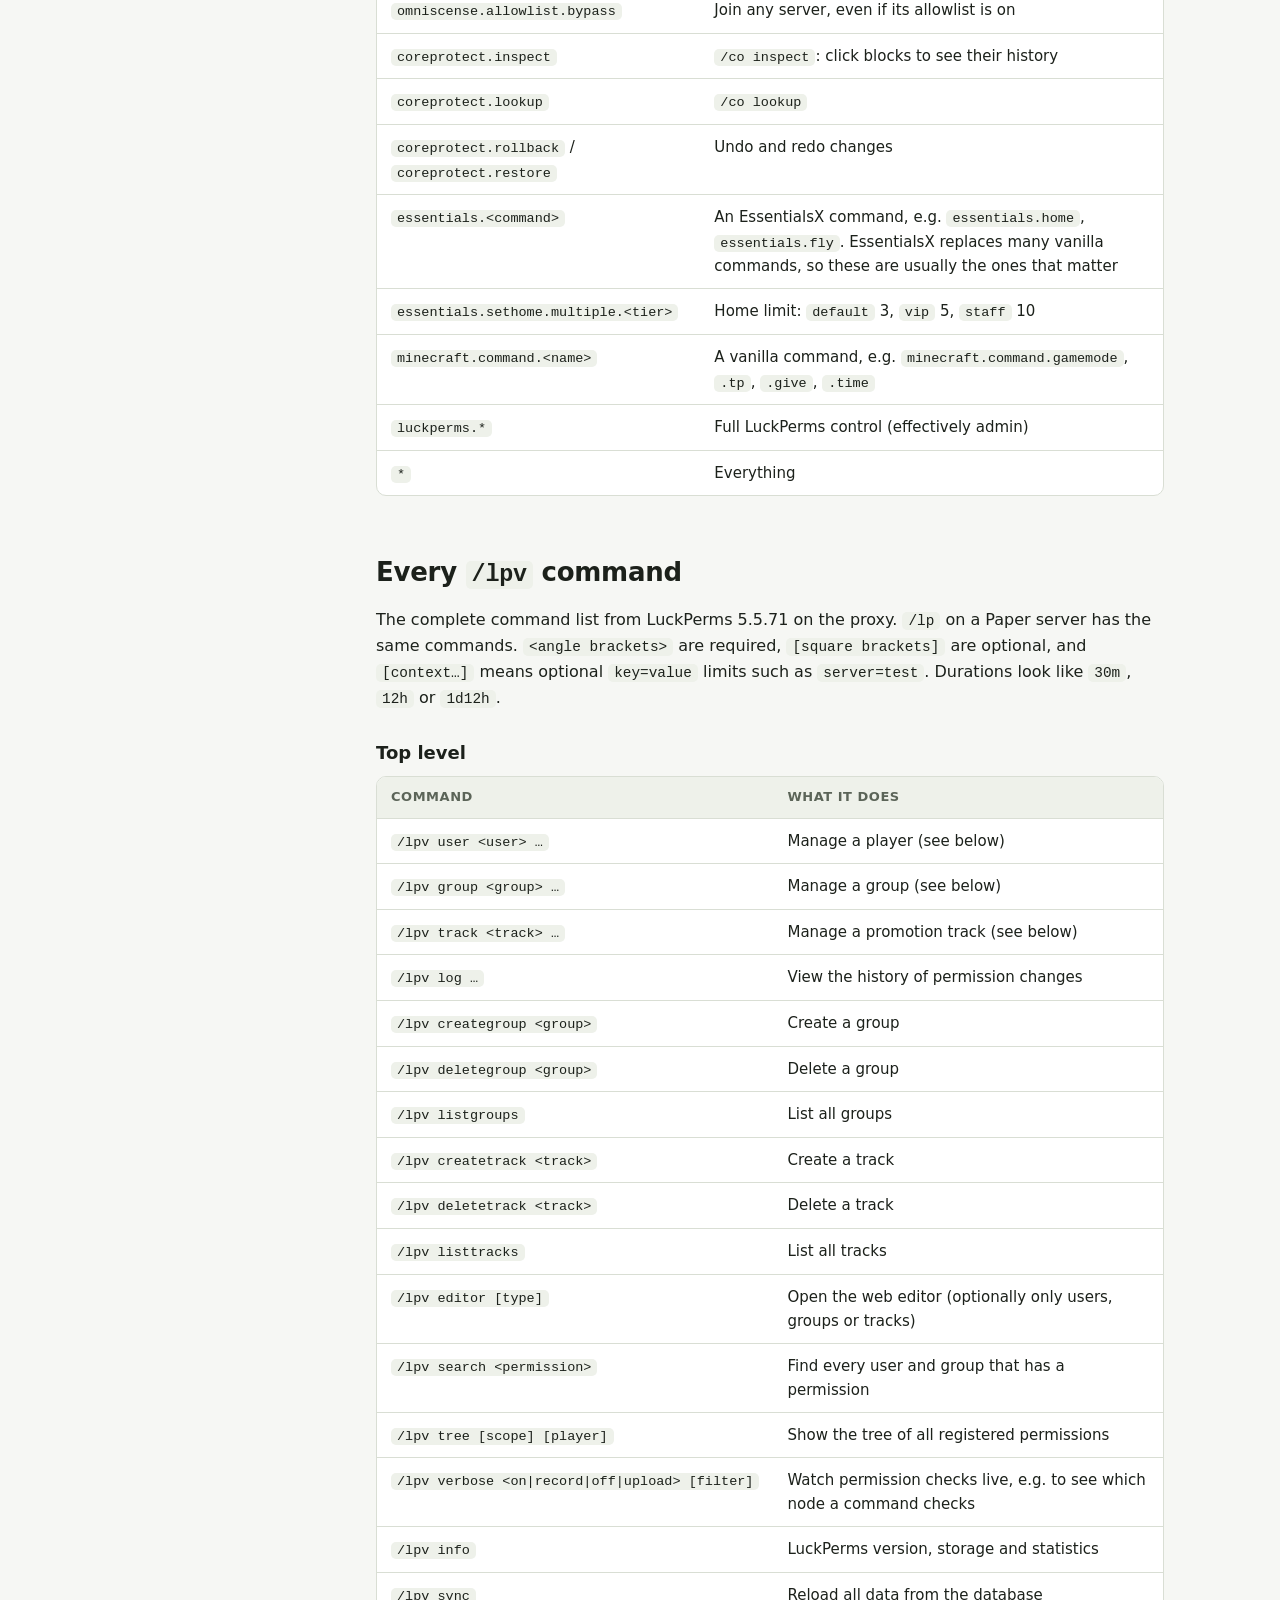
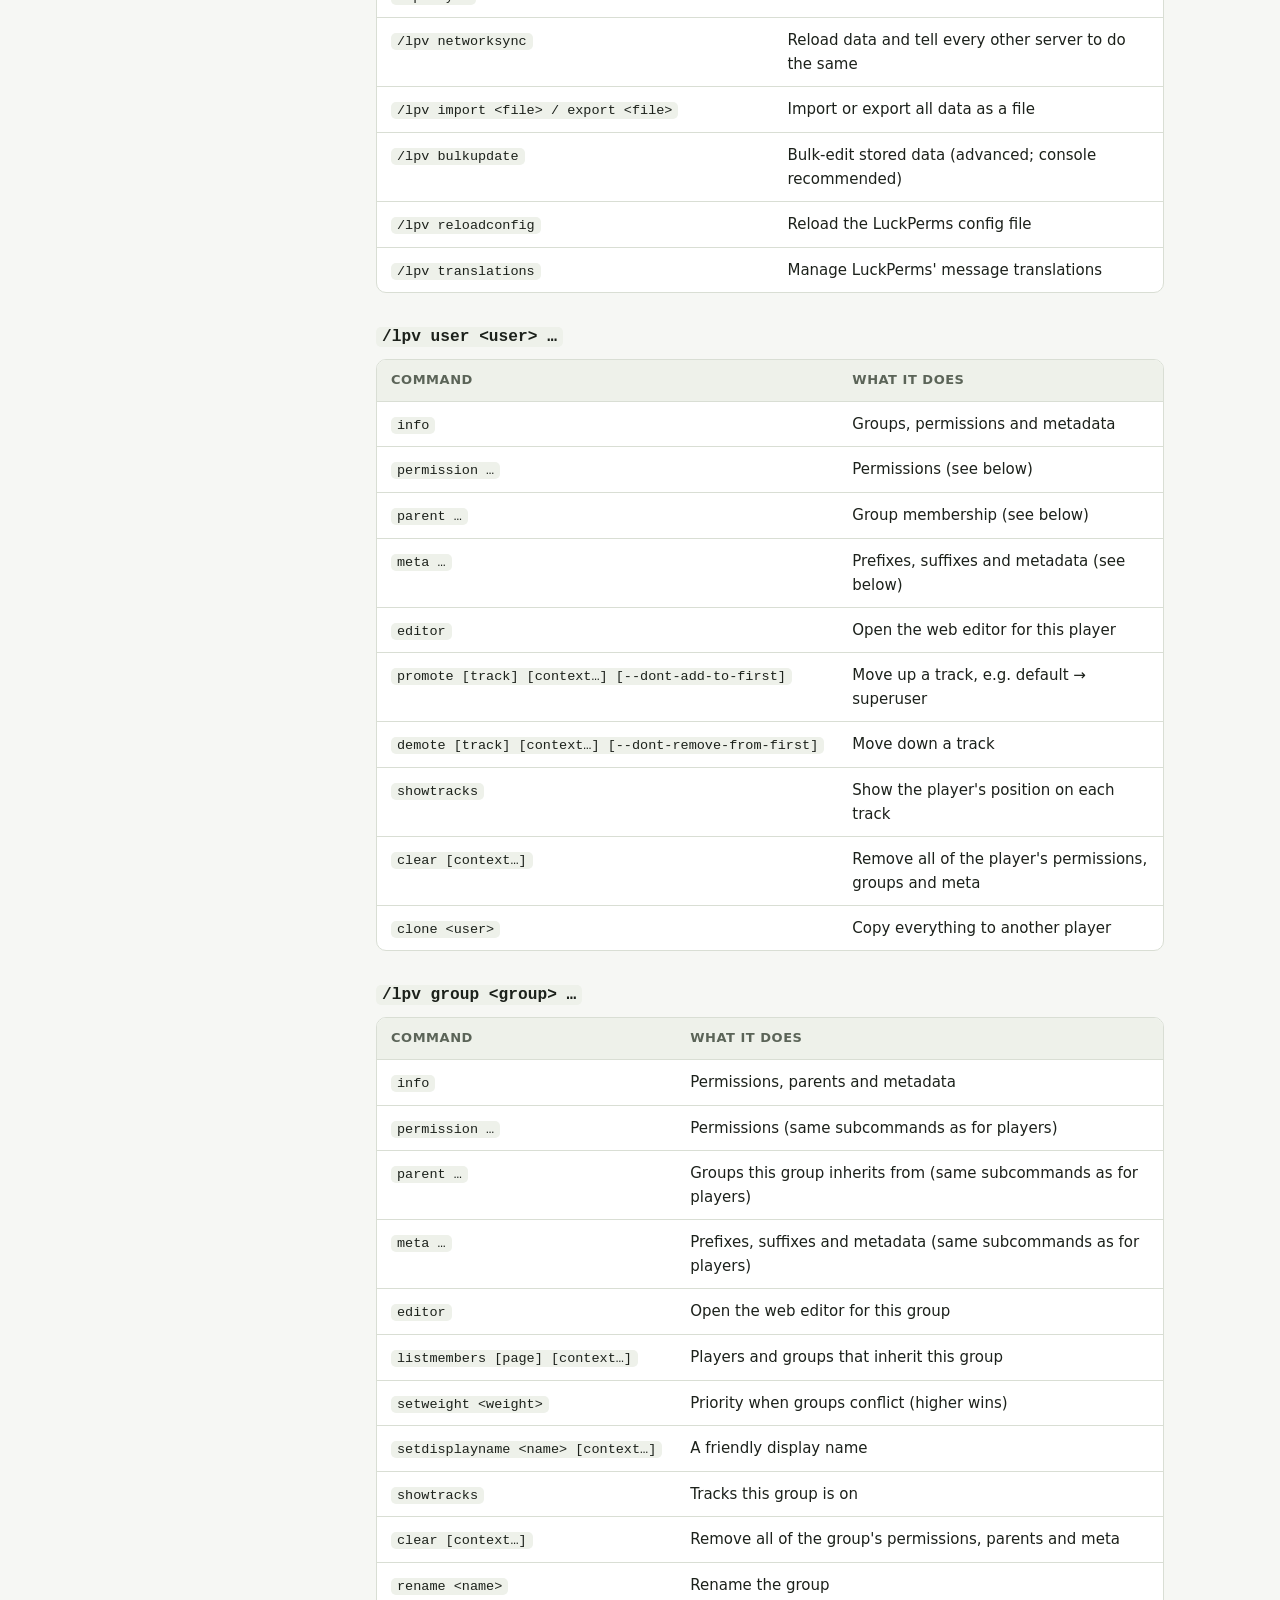
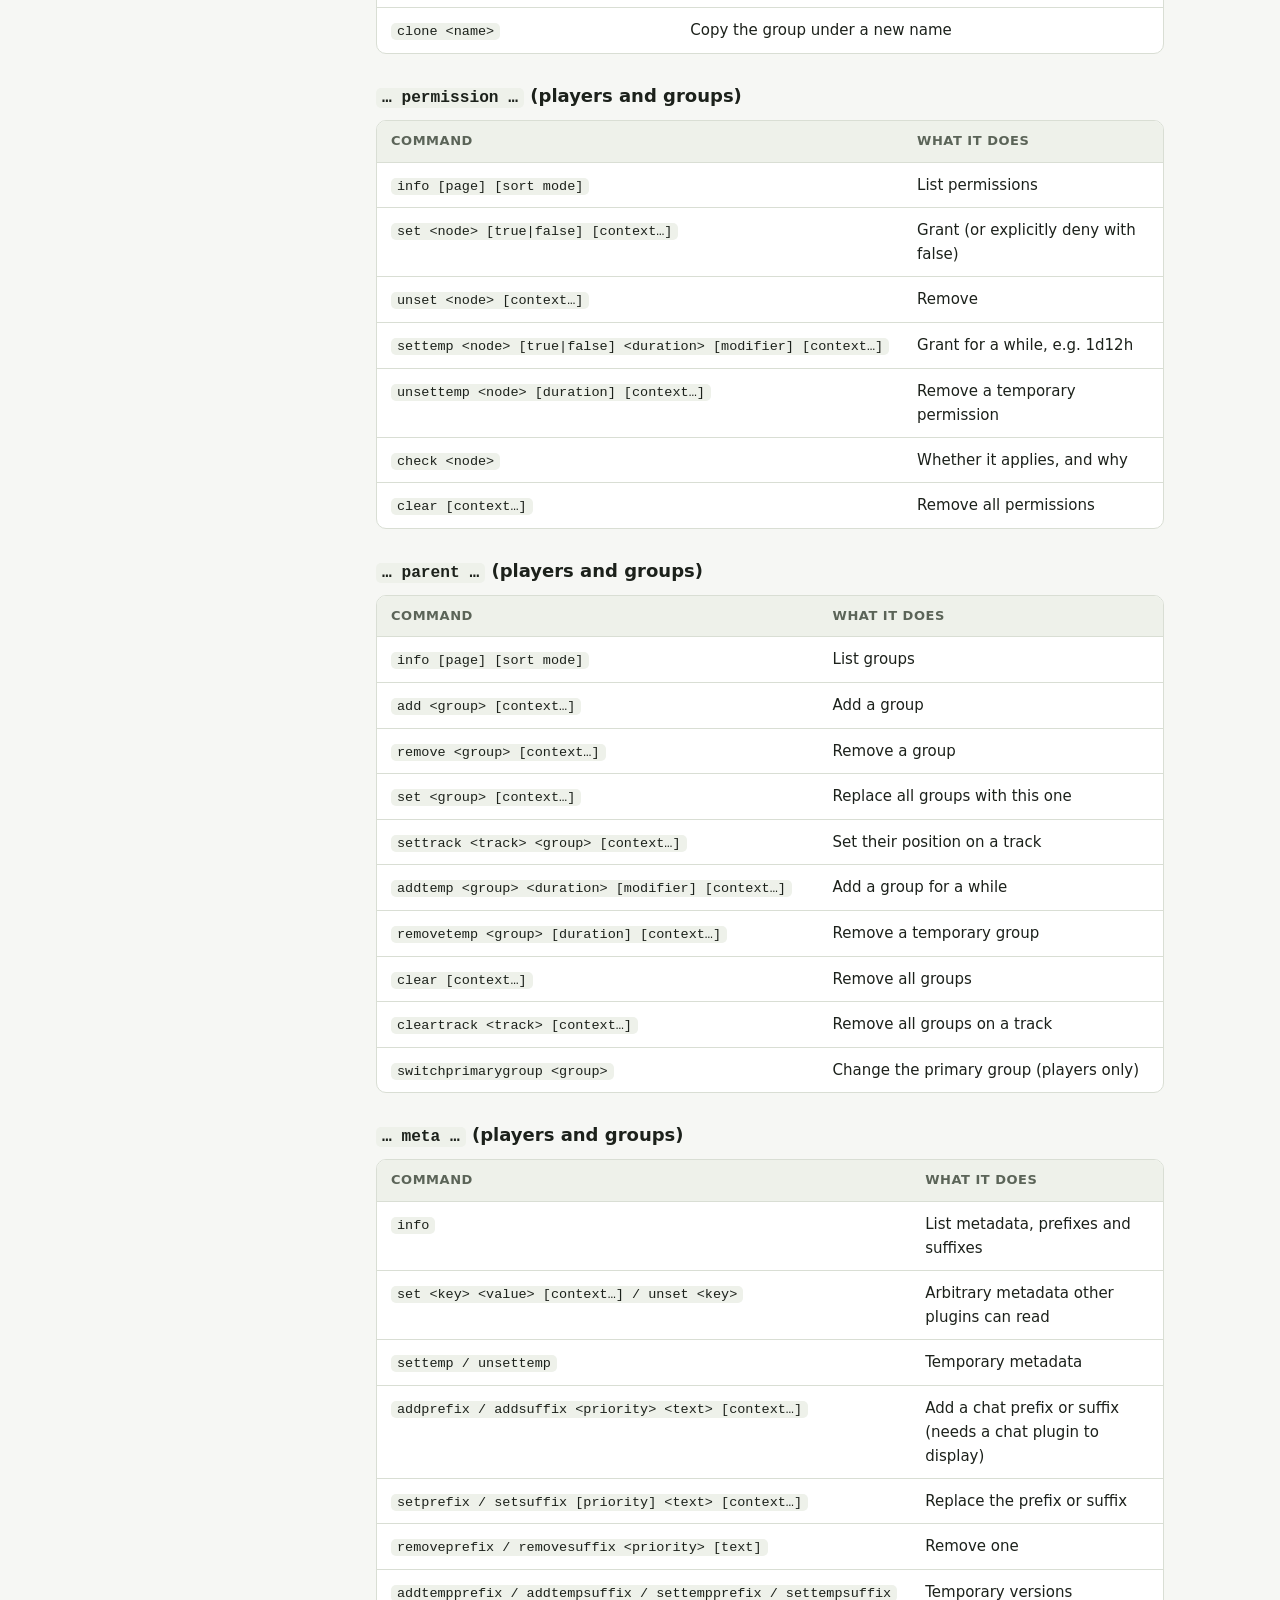
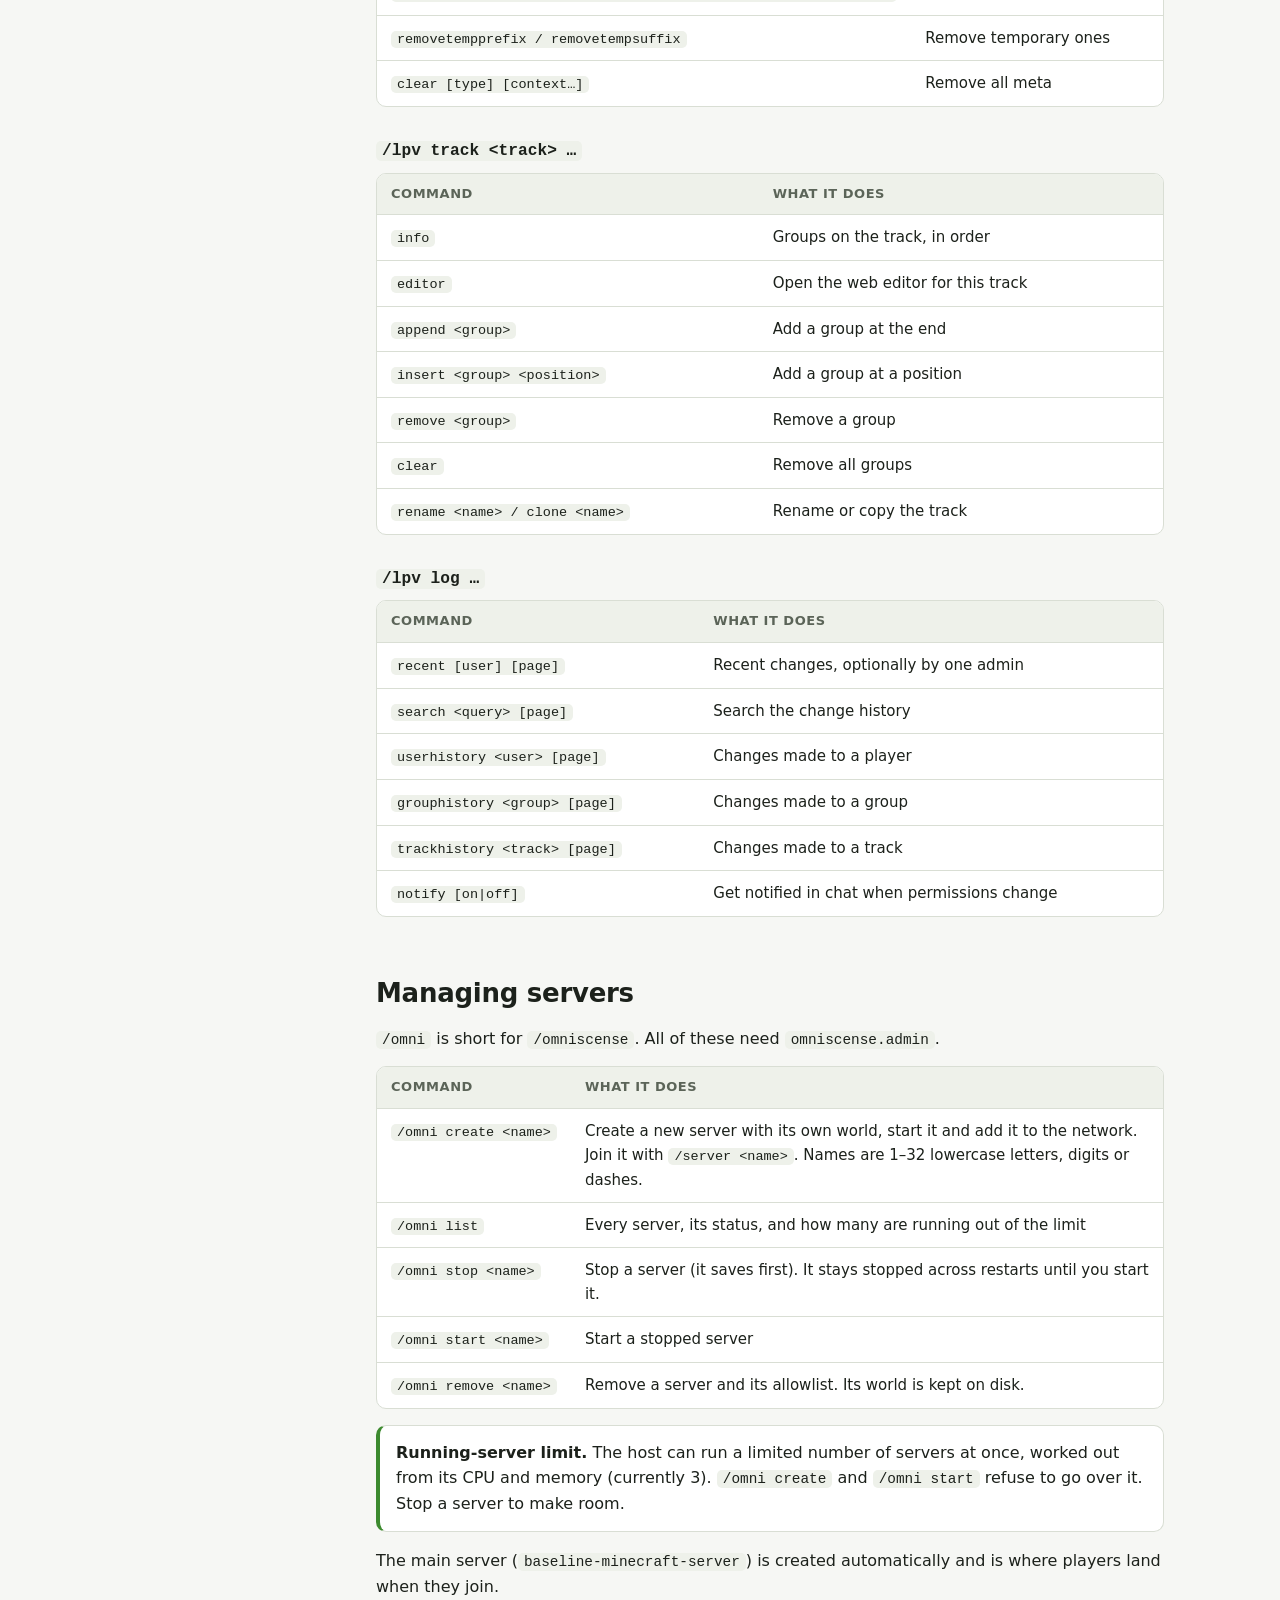
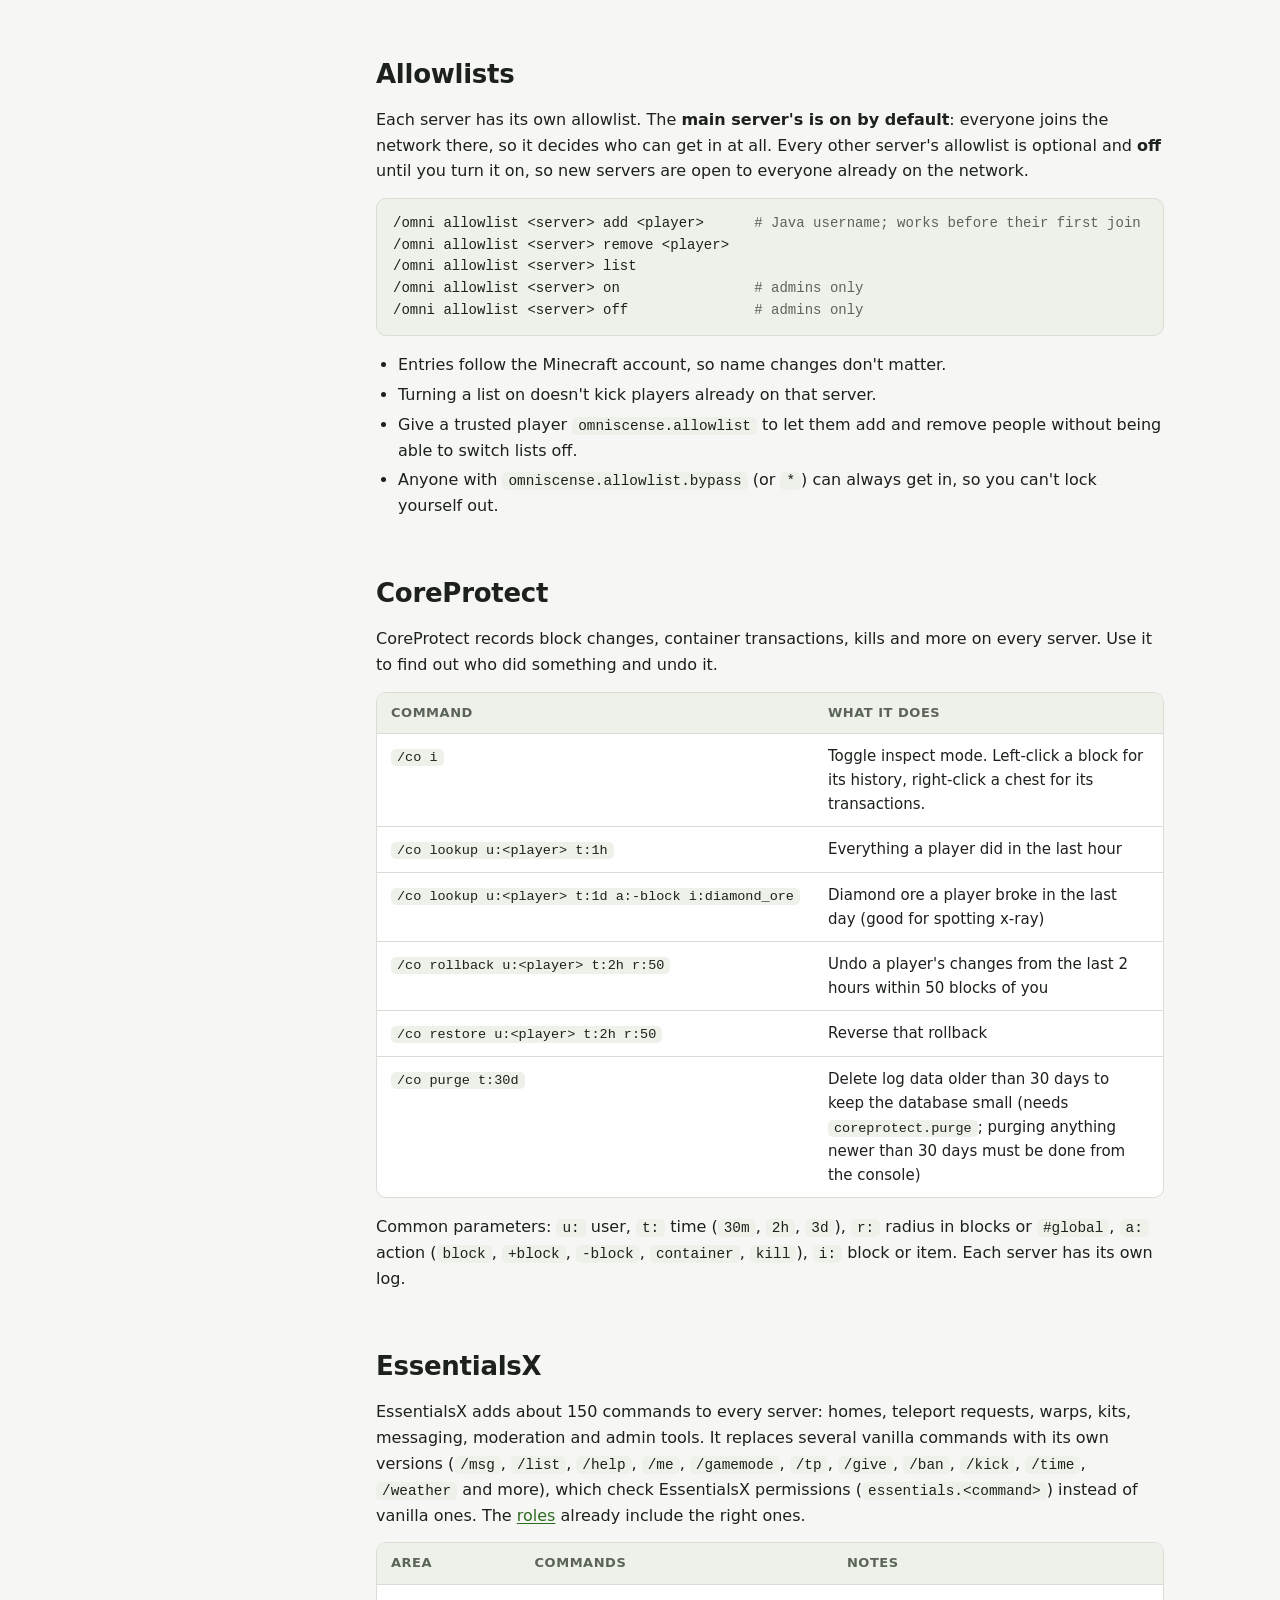
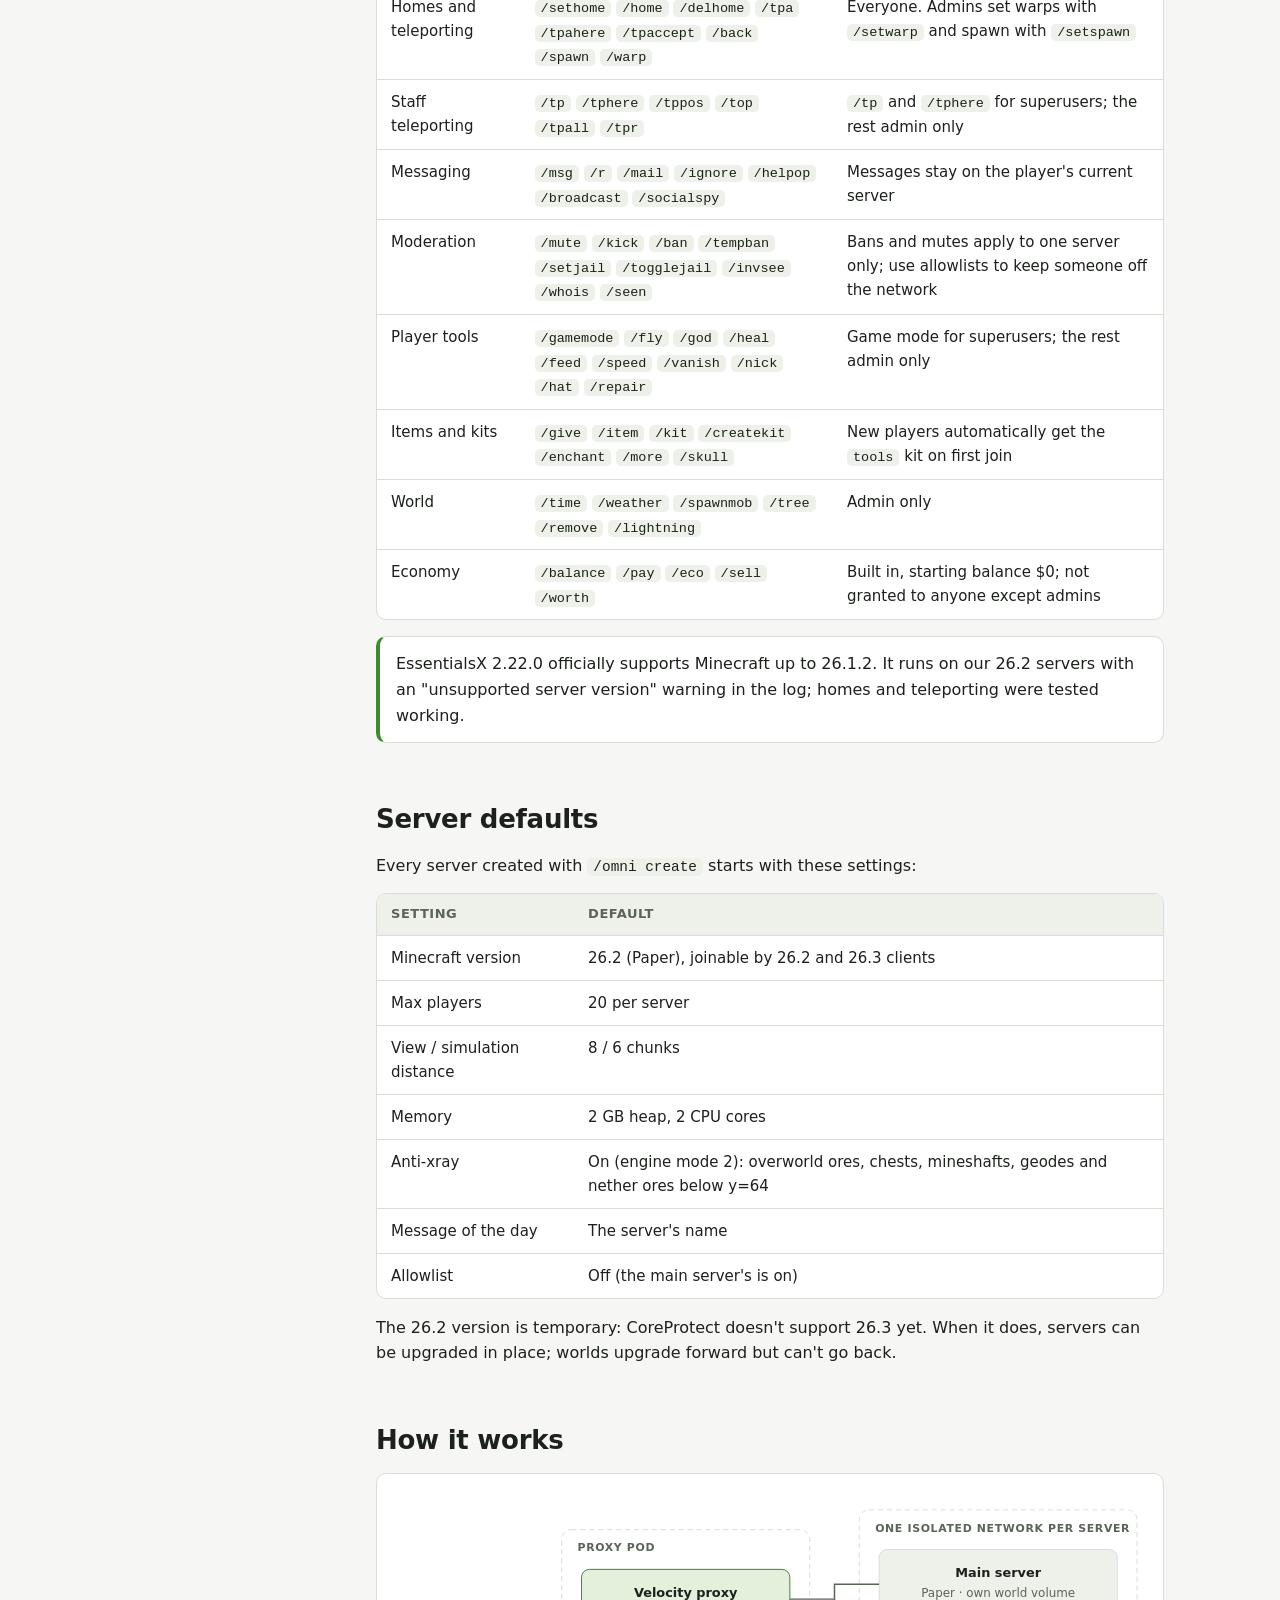
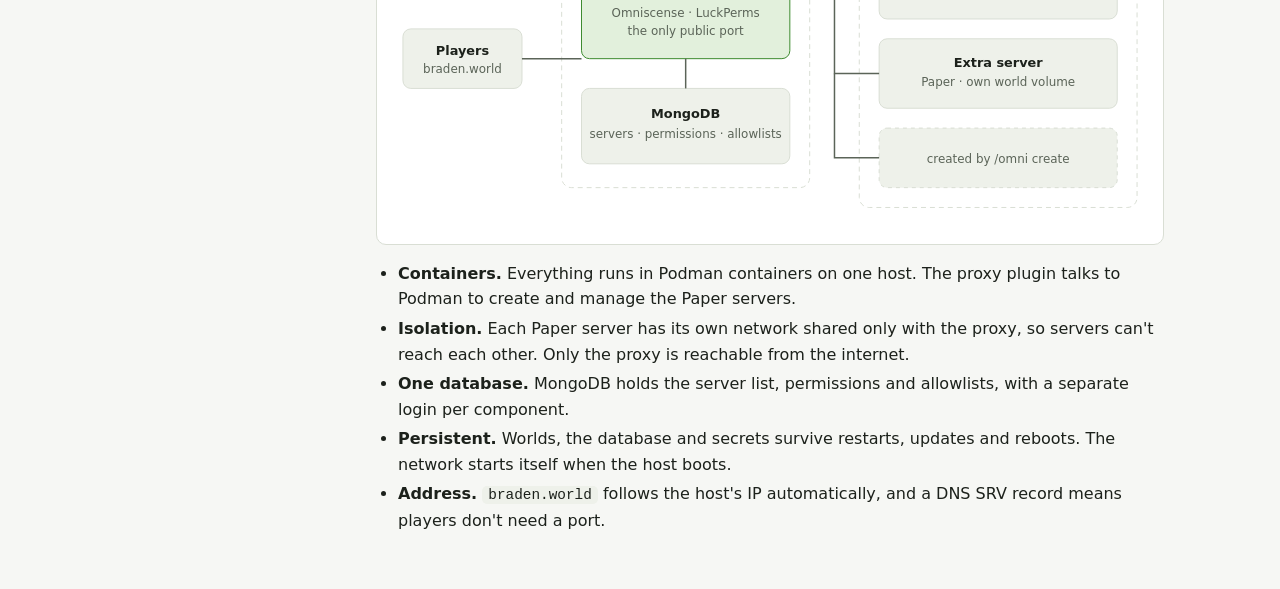
==== commit ddd06e3e: "Add roles, the full /lpv reference and EssentialsX; drop operations - Admin guide: Roles (default, s" ====
--- a/admin.html
+++ b/admin.html
@@ -4,7 +4,7 @@
   <meta charset="utf-8">
   <meta name="viewport" content="width=device-width, initial-scale=1">
   <title>Admin Guide · braden.world</title>
-  <meta name="description" content="Running the braden.world network: LuckPerms, server management, allowlists, CoreProtect and operations.">
+  <meta name="description" content="Running the braden.world network: LuckPerms, server management, allowlists and CoreProtect.">
   <link rel="icon" href="favicon.svg" type="image/svg+xml">
   <link rel="stylesheet" href="style.css">
 </head>
@@ -28,13 +28,15 @@
       <ol>
         <li><a href="#overview">Overview</a></li>
         <li><a href="#luckperms">LuckPerms</a></li>
+        <li><a href="#roles">Roles</a></li>
         <li><a href="#permissions">Permission reference</a></li>
+        <li><a href="#lpv-reference">Every /lpv command</a></li>
         <li><a href="#servers">Managing servers</a></li>
         <li><a href="#allowlists">Allowlists</a></li>
         <li><a href="#coreprotect">CoreProtect</a></li>
+        <li><a href="#essentials">EssentialsX</a></li>
         <li><a href="#defaults">Server defaults</a></li>
         <li><a href="#architecture">How it works</a></li>
-        <li><a href="#operations">Operations</a></li>
       </ol>
     </aside>
 
@@ -56,6 +58,7 @@
               <tr><td>LuckPerms</td><td>Proxy and every server</td><td>Permissions, shared across the whole network</td></tr>
               <tr><td>CoreProtect</td><td>Every server</td><td>Block and container logging, lookups and rollbacks</td></tr>
               <tr><td>ViaVersion</td><td>Every server</td><td>Lets newer clients (26.3) join the 26.2 servers</td></tr>
+              <tr><td>EssentialsX</td><td>Every server</td><td>Homes, teleport requests, spawn, warps, messaging, moderation and admin tools</td></tr>
             </tbody>
           </table>
         </div>
@@ -82,7 +85,7 @@
         <p>Click the link it prints, edit groups and players in your browser, then press <strong>Save</strong> and run the <code>/lpv applyedits …</code> command it gives you.</p>
 
         <h3>Groups</h3>
-        <p>Grant permissions to groups, then put players in groups. Everyone starts in <code>default</code>, which has no extra permissions.</p>
+        <p>Grant permissions to groups, then put players in groups. Everyone starts in <code>default</code>; see <a href="#roles">Roles</a> for the groups that already exist.</p>
         <pre><code><span class="c"># create a moderator group</span>
 /lpv creategroup mod
 /lpv group mod permission set minecraft.command.tp true
@@ -112,6 +115,25 @@
         </div>
       </section>
 
+      <section id="roles">
+        <h2>Roles</h2>
+        <p>Three groups, set up on a promotion track called <code>staff</code>: <code>default</code> → <code>superuser</code> → <code>admin</code>. Each one includes everything below it.</p>
+        <div class="table-wrap">
+          <table>
+            <thead><tr><th>Group</th><th>Who</th><th>Can</th></tr></thead>
+            <tbody>
+              <tr><td><code>default</code></td><td>Everyone, automatically</td><td>Homes (3), <code>/tpa</code>, <code>/back</code>, <code>/spawn</code>, <code>/warp</code>, messaging and mail, <code>/afk</code>, <code>/helpop</code> and other everyday commands</td></tr>
+              <tr><td><code>superuser</code></td><td>Trusted players</td><td>Everything in default, plus: allowlist people (<code>omniscense.allowlist</code>), change game mode, <code>/tp</code> and <code>/tphere</code>, and 10 homes</td></tr>
+              <tr><td><code>admin</code></td><td>Owners</td><td>Every command on every server (<code>*</code>)</td></tr>
+            </tbody>
+          </table>
+        </div>
+        <pre><code>/lpv user &lt;player&gt; parent add superuser     <span class="c"># make someone a superuser</span>
+/lpv user &lt;player&gt; promote staff             <span class="c"># or move them one step up the track</span>
+/lpv user &lt;player&gt; demote staff              <span class="c"># and back down</span>
+/lpv group superuser permission set &lt;node&gt; true   <span class="c"># give every superuser something new</span></code></pre>
+      </section>
+
       <section id="permissions">
         <h2>Permission reference</h2>
         <div class="table-wrap">
@@ -124,9 +146,170 @@
               <tr><td><code>coreprotect.inspect</code></td><td><code>/co inspect</code>: click blocks to see their history</td></tr>
               <tr><td><code>coreprotect.lookup</code></td><td><code>/co lookup</code></td></tr>
               <tr><td><code>coreprotect.rollback</code> / <code>coreprotect.restore</code></td><td>Undo and redo changes</td></tr>
+              <tr><td><code>essentials.&lt;command&gt;</code></td><td>An EssentialsX command, e.g. <code>essentials.home</code>, <code>essentials.fly</code>. EssentialsX replaces many vanilla commands, so these are usually the ones that matter</td></tr>
+              <tr><td><code>essentials.sethome.multiple.&lt;tier&gt;</code></td><td>Home limit: <code>default</code> 3, <code>vip</code> 5, <code>staff</code> 10</td></tr>
               <tr><td><code>minecraft.command.&lt;name&gt;</code></td><td>A vanilla command, e.g. <code>minecraft.command.gamemode</code>, <code>.tp</code>, <code>.give</code>, <code>.time</code></td></tr>
               <tr><td><code>luckperms.*</code></td><td>Full LuckPerms control (effectively admin)</td></tr>
               <tr><td><code>*</code></td><td>Everything</td></tr>
+            </tbody>
+          </table>
+        </div>
+      </section>
+
+      <section id="lpv-reference">
+        <h2>Every <code>/lpv</code> command</h2>
+        <p>The complete command list from LuckPerms 5.5.71 on the proxy. <code>/lp</code> on a Paper server has the same commands. <code>&lt;angle brackets&gt;</code> are required, <code>[square brackets]</code> are optional, and <code>[context…]</code> means optional <code>key=value</code> limits such as <code>server=test</code>. Durations look like <code>30m</code>, <code>12h</code> or <code>1d12h</code>.</p>
+
+        <h3>Top level</h3>
+        <div class="table-wrap">
+          <table>
+            <thead><tr><th>Command</th><th>What it does</th></tr></thead>
+            <tbody>
+              <tr><td><code>/lpv user &lt;user&gt; …</code></td><td>Manage a player (see below)</td></tr>
+              <tr><td><code>/lpv group &lt;group&gt; …</code></td><td>Manage a group (see below)</td></tr>
+              <tr><td><code>/lpv track &lt;track&gt; …</code></td><td>Manage a promotion track (see below)</td></tr>
+              <tr><td><code>/lpv log …</code></td><td>View the history of permission changes</td></tr>
+              <tr><td><code>/lpv creategroup &lt;group&gt;</code></td><td>Create a group</td></tr>
+              <tr><td><code>/lpv deletegroup &lt;group&gt;</code></td><td>Delete a group</td></tr>
+              <tr><td><code>/lpv listgroups</code></td><td>List all groups</td></tr>
+              <tr><td><code>/lpv createtrack &lt;track&gt;</code></td><td>Create a track</td></tr>
+              <tr><td><code>/lpv deletetrack &lt;track&gt;</code></td><td>Delete a track</td></tr>
+              <tr><td><code>/lpv listtracks</code></td><td>List all tracks</td></tr>
+              <tr><td><code>/lpv editor [type]</code></td><td>Open the web editor (optionally only users, groups or tracks)</td></tr>
+              <tr><td><code>/lpv search &lt;permission&gt;</code></td><td>Find every user and group that has a permission</td></tr>
+              <tr><td><code>/lpv tree [scope] [player]</code></td><td>Show the tree of all registered permissions</td></tr>
+              <tr><td><code>/lpv verbose &lt;on|record|off|upload&gt; [filter]</code></td><td>Watch permission checks live, e.g. to see which node a command checks</td></tr>
+              <tr><td><code>/lpv info</code></td><td>LuckPerms version, storage and statistics</td></tr>
+              <tr><td><code>/lpv sync</code></td><td>Reload all data from the database</td></tr>
+              <tr><td><code>/lpv networksync</code></td><td>Reload data and tell every other server to do the same</td></tr>
+              <tr><td><code>/lpv import &lt;file&gt; / export &lt;file&gt;</code></td><td>Import or export all data as a file</td></tr>
+              <tr><td><code>/lpv bulkupdate</code></td><td>Bulk-edit stored data (advanced; console recommended)</td></tr>
+              <tr><td><code>/lpv reloadconfig</code></td><td>Reload the LuckPerms config file</td></tr>
+              <tr><td><code>/lpv translations</code></td><td>Manage LuckPerms' message translations</td></tr>
+            </tbody>
+          </table>
+        </div>
+
+        <h3><code>/lpv user &lt;user&gt; …</code></h3>
+        <div class="table-wrap">
+          <table>
+            <thead><tr><th>Command</th><th>What it does</th></tr></thead>
+            <tbody>
+              <tr><td><code>info</code></td><td>Groups, permissions and metadata</td></tr>
+              <tr><td><code>permission …</code></td><td>Permissions (see below)</td></tr>
+              <tr><td><code>parent …</code></td><td>Group membership (see below)</td></tr>
+              <tr><td><code>meta …</code></td><td>Prefixes, suffixes and metadata (see below)</td></tr>
+              <tr><td><code>editor</code></td><td>Open the web editor for this player</td></tr>
+              <tr><td><code>promote [track] [context…] [--dont-add-to-first]</code></td><td>Move up a track, e.g. default → superuser</td></tr>
+              <tr><td><code>demote [track] [context…] [--dont-remove-from-first]</code></td><td>Move down a track</td></tr>
+              <tr><td><code>showtracks</code></td><td>Show the player's position on each track</td></tr>
+              <tr><td><code>clear [context…]</code></td><td>Remove all of the player's permissions, groups and meta</td></tr>
+              <tr><td><code>clone &lt;user&gt;</code></td><td>Copy everything to another player</td></tr>
+            </tbody>
+          </table>
+        </div>
+
+        <h3><code>/lpv group &lt;group&gt; …</code></h3>
+        <div class="table-wrap">
+          <table>
+            <thead><tr><th>Command</th><th>What it does</th></tr></thead>
+            <tbody>
+              <tr><td><code>info</code></td><td>Permissions, parents and metadata</td></tr>
+              <tr><td><code>permission …</code></td><td>Permissions (same subcommands as for players)</td></tr>
+              <tr><td><code>parent …</code></td><td>Groups this group inherits from (same subcommands as for players)</td></tr>
+              <tr><td><code>meta …</code></td><td>Prefixes, suffixes and metadata (same subcommands as for players)</td></tr>
+              <tr><td><code>editor</code></td><td>Open the web editor for this group</td></tr>
+              <tr><td><code>listmembers [page] [context…]</code></td><td>Players and groups that inherit this group</td></tr>
+              <tr><td><code>setweight &lt;weight&gt;</code></td><td>Priority when groups conflict (higher wins)</td></tr>
+              <tr><td><code>setdisplayname &lt;name&gt; [context…]</code></td><td>A friendly display name</td></tr>
+              <tr><td><code>showtracks</code></td><td>Tracks this group is on</td></tr>
+              <tr><td><code>clear [context…]</code></td><td>Remove all of the group's permissions, parents and meta</td></tr>
+              <tr><td><code>rename &lt;name&gt;</code></td><td>Rename the group</td></tr>
+              <tr><td><code>clone &lt;name&gt;</code></td><td>Copy the group under a new name</td></tr>
+            </tbody>
+          </table>
+        </div>
+
+        <h3><code>… permission …</code> (players and groups)</h3>
+        <div class="table-wrap">
+          <table>
+            <thead><tr><th>Command</th><th>What it does</th></tr></thead>
+            <tbody>
+              <tr><td><code>info [page] [sort mode]</code></td><td>List permissions</td></tr>
+              <tr><td><code>set &lt;node&gt; [true|false] [context…]</code></td><td>Grant (or explicitly deny with false)</td></tr>
+              <tr><td><code>unset &lt;node&gt; [context…]</code></td><td>Remove</td></tr>
+              <tr><td><code>settemp &lt;node&gt; [true|false] &lt;duration&gt; [modifier] [context…]</code></td><td>Grant for a while, e.g. 1d12h</td></tr>
+              <tr><td><code>unsettemp &lt;node&gt; [duration] [context…]</code></td><td>Remove a temporary permission</td></tr>
+              <tr><td><code>check &lt;node&gt;</code></td><td>Whether it applies, and why</td></tr>
+              <tr><td><code>clear [context…]</code></td><td>Remove all permissions</td></tr>
+            </tbody>
+          </table>
+        </div>
+
+        <h3><code>… parent …</code> (players and groups)</h3>
+        <div class="table-wrap">
+          <table>
+            <thead><tr><th>Command</th><th>What it does</th></tr></thead>
+            <tbody>
+              <tr><td><code>info [page] [sort mode]</code></td><td>List groups</td></tr>
+              <tr><td><code>add &lt;group&gt; [context…]</code></td><td>Add a group</td></tr>
+              <tr><td><code>remove &lt;group&gt; [context…]</code></td><td>Remove a group</td></tr>
+              <tr><td><code>set &lt;group&gt; [context…]</code></td><td>Replace all groups with this one</td></tr>
+              <tr><td><code>settrack &lt;track&gt; &lt;group&gt; [context…]</code></td><td>Set their position on a track</td></tr>
+              <tr><td><code>addtemp &lt;group&gt; &lt;duration&gt; [modifier] [context…]</code></td><td>Add a group for a while</td></tr>
+              <tr><td><code>removetemp &lt;group&gt; [duration] [context…]</code></td><td>Remove a temporary group</td></tr>
+              <tr><td><code>clear [context…]</code></td><td>Remove all groups</td></tr>
+              <tr><td><code>cleartrack &lt;track&gt; [context…]</code></td><td>Remove all groups on a track</td></tr>
+              <tr><td><code>switchprimarygroup &lt;group&gt;</code></td><td>Change the primary group (players only)</td></tr>
+            </tbody>
+          </table>
+        </div>
+
+        <h3><code>… meta …</code> (players and groups)</h3>
+        <div class="table-wrap">
+          <table>
+            <thead><tr><th>Command</th><th>What it does</th></tr></thead>
+            <tbody>
+              <tr><td><code>info</code></td><td>List metadata, prefixes and suffixes</td></tr>
+              <tr><td><code>set &lt;key&gt; &lt;value&gt; [context…] / unset &lt;key&gt;</code></td><td>Arbitrary metadata other plugins can read</td></tr>
+              <tr><td><code>settemp / unsettemp</code></td><td>Temporary metadata</td></tr>
+              <tr><td><code>addprefix / addsuffix &lt;priority&gt; &lt;text&gt; [context…]</code></td><td>Add a chat prefix or suffix (needs a chat plugin to display)</td></tr>
+              <tr><td><code>setprefix / setsuffix [priority] &lt;text&gt; [context…]</code></td><td>Replace the prefix or suffix</td></tr>
+              <tr><td><code>removeprefix / removesuffix &lt;priority&gt; [text]</code></td><td>Remove one</td></tr>
+              <tr><td><code>addtempprefix / addtempsuffix / settempprefix / settempsuffix</code></td><td>Temporary versions</td></tr>
+              <tr><td><code>removetempprefix / removetempsuffix</code></td><td>Remove temporary ones</td></tr>
+              <tr><td><code>clear [type] [context…]</code></td><td>Remove all meta</td></tr>
+            </tbody>
+          </table>
+        </div>
+
+        <h3><code>/lpv track &lt;track&gt; …</code></h3>
+        <div class="table-wrap">
+          <table>
+            <thead><tr><th>Command</th><th>What it does</th></tr></thead>
+            <tbody>
+              <tr><td><code>info</code></td><td>Groups on the track, in order</td></tr>
+              <tr><td><code>editor</code></td><td>Open the web editor for this track</td></tr>
+              <tr><td><code>append &lt;group&gt;</code></td><td>Add a group at the end</td></tr>
+              <tr><td><code>insert &lt;group&gt; &lt;position&gt;</code></td><td>Add a group at a position</td></tr>
+              <tr><td><code>remove &lt;group&gt;</code></td><td>Remove a group</td></tr>
+              <tr><td><code>clear</code></td><td>Remove all groups</td></tr>
+              <tr><td><code>rename &lt;name&gt; / clone &lt;name&gt;</code></td><td>Rename or copy the track</td></tr>
+            </tbody>
+          </table>
+        </div>
+
+        <h3><code>/lpv log …</code></h3>
+        <div class="table-wrap">
+          <table>
+            <thead><tr><th>Command</th><th>What it does</th></tr></thead>
+            <tbody>
+              <tr><td><code>recent [user] [page]</code></td><td>Recent changes, optionally by one admin</td></tr>
+              <tr><td><code>search &lt;query&gt; [page]</code></td><td>Search the change history</td></tr>
+              <tr><td><code>userhistory &lt;user&gt; [page]</code></td><td>Changes made to a player</td></tr>
+              <tr><td><code>grouphistory &lt;group&gt; [page]</code></td><td>Changes made to a group</td></tr>
+              <tr><td><code>trackhistory &lt;track&gt; [page]</code></td><td>Changes made to a track</td></tr>
+              <tr><td><code>notify [on|off]</code></td><td>Get notified in chat when permissions change</td></tr>
             </tbody>
           </table>
         </div>
@@ -188,6 +371,29 @@
         <p>Common parameters: <code>u:</code> user, <code>t:</code> time (<code>30m</code>, <code>2h</code>, <code>3d</code>), <code>r:</code> radius in blocks or <code>#global</code>, <code>a:</code> action (<code>block</code>, <code>+block</code>, <code>-block</code>, <code>container</code>, <code>kill</code>), <code>i:</code> block or item. Each server has its own log.</p>
       </section>
 
+      <section id="essentials">
+        <h2>EssentialsX</h2>
+        <p>EssentialsX adds about 150 commands to every server: homes, teleport requests, warps, kits, messaging, moderation and admin tools. It replaces several vanilla commands with its own versions (<code>/msg</code>, <code>/list</code>, <code>/help</code>, <code>/me</code>, <code>/gamemode</code>, <code>/tp</code>, <code>/give</code>, <code>/ban</code>, <code>/kick</code>, <code>/time</code>, <code>/weather</code> and more), which check EssentialsX permissions (<code>essentials.&lt;command&gt;</code>) instead of vanilla ones. The <a href="#roles">roles</a> already include the right ones.</p>
+        <div class="table-wrap">
+          <table>
+            <thead><tr><th>Area</th><th>Commands</th><th>Notes</th></tr></thead>
+            <tbody>
+              <tr><td>Homes and teleporting</td><td><code>/sethome</code> <code>/home</code> <code>/delhome</code> <code>/tpa</code> <code>/tpahere</code> <code>/tpaccept</code> <code>/back</code> <code>/spawn</code> <code>/warp</code></td><td>Everyone. Admins set warps with <code>/setwarp</code> and spawn with <code>/setspawn</code></td></tr>
+              <tr><td>Staff teleporting</td><td><code>/tp</code> <code>/tphere</code> <code>/tppos</code> <code>/top</code> <code>/tpall</code> <code>/tpr</code></td><td><code>/tp</code> and <code>/tphere</code> for superusers; the rest admin only</td></tr>
+              <tr><td>Messaging</td><td><code>/msg</code> <code>/r</code> <code>/mail</code> <code>/ignore</code> <code>/helpop</code> <code>/broadcast</code> <code>/socialspy</code></td><td>Messages stay on the player's current server</td></tr>
+              <tr><td>Moderation</td><td><code>/mute</code> <code>/kick</code> <code>/ban</code> <code>/tempban</code> <code>/setjail</code> <code>/togglejail</code> <code>/invsee</code> <code>/whois</code> <code>/seen</code></td><td>Bans and mutes apply to one server only; use allowlists to keep someone off the network</td></tr>
+              <tr><td>Player tools</td><td><code>/gamemode</code> <code>/fly</code> <code>/god</code> <code>/heal</code> <code>/feed</code> <code>/speed</code> <code>/vanish</code> <code>/nick</code> <code>/hat</code> <code>/repair</code></td><td>Game mode for superusers; the rest admin only</td></tr>
+              <tr><td>Items and kits</td><td><code>/give</code> <code>/item</code> <code>/kit</code> <code>/createkit</code> <code>/enchant</code> <code>/more</code> <code>/skull</code></td><td>New players automatically get the <code>tools</code> kit on first join</td></tr>
+              <tr><td>World</td><td><code>/time</code> <code>/weather</code> <code>/spawnmob</code> <code>/tree</code> <code>/remove</code> <code>/lightning</code></td><td>Admin only</td></tr>
+              <tr><td>Economy</td><td><code>/balance</code> <code>/pay</code> <code>/eco</code> <code>/sell</code> <code>/worth</code></td><td>Built in, starting balance $0; not granted to anyone except admins</td></tr>
+            </tbody>
+          </table>
+        </div>
+        <div class="note">
+          <p>EssentialsX 2.22.0 officially supports Minecraft up to 26.1.2. It runs on our 26.2 servers with an "unsupported server version" warning in the log; homes and teleporting were tested working.</p>
+        </div>
+      </section>
+
       <section id="defaults">
         <h2>Server defaults</h2>
         <p>Every server created with <code>/omni create</code> starts with these settings:</p>
@@ -253,26 +459,6 @@
         </ul>
       </section>
 
-      <section id="operations">
-        <h2>Operations</h2>
-        <p>These run on the host, from the Omniscense repository.</p>
-        <div class="table-wrap">
-          <table>
-            <thead><tr><th>Task</th><th>How</th></tr></thead>
-            <tbody>
-              <tr><td>Deploy or update</td><td><code>scripts/deploy.sh</code>. Rebuilds the plugin and restarts the proxy (players reconnect in about 20 seconds). Worlds and data are kept.</td></tr>
-              <tr><td>Proxy console command</td><td><code>scripts/console.sh "&lt;command&gt;"</code>, e.g. <code>scripts/console.sh "lpv user Steve info"</code></td></tr>
-              <tr><td>Stop or start everything</td><td><code>sudo systemctl stop omniscense</code> / <code>start</code> / <code>status</code>. Servers save before stopping.</td></tr>
-              <tr><td>Remove the deployment</td><td><code>scripts/cleanup.sh</code> keeps all data. <code>--purge</code> deletes every world and the database.</td></tr>
-              <tr><td>Backups</td><td>Nightly at 04:00 to a separate machine: every world, the database and secrets. Kept for 14 days.</td></tr>
-              <tr><td>Restore</td><td>Steps are at the top of <code>scripts/backup.sh</code>: stop the server with <code>/omni stop</code>, restore its archive into its volume, start it again.</td></tr>
-            </tbody>
-          </table>
-        </div>
-        <div class="note">
-          <p>For "undo what one player did", use <a href="#coreprotect">CoreProtect</a>. Backups are for losing a whole world or the database.</p>
-        </div>
-      </section>
     </main>
   </div>
 
--- a/style.css
+++ b/style.css
@@ -284,6 +284,61 @@
 .diagram .group { fill: none; stroke: var(--border); stroke-dasharray: 5 4; }
 .diagram .group-label { fill: var(--muted); font: 600 11px var(--sans); text-transform: uppercase; letter-spacing: 0.06em; }
 
+/* Request access */
+.btn {
+  font: inherit;
+  font-size: 15px;
+  font-weight: 600;
+  border: 0;
+  border-radius: 8px;
+  padding: 10px 16px;
+  background: var(--accent);
+  color: var(--on-accent);
+  cursor: pointer;
+  white-space: nowrap;
+}
+.btn:hover { background: var(--accent-strong); }
+.btn:disabled { opacity: 0.6; cursor: progress; }
+.request-form { margin: 0 0 14px; }
+.request-form label { display: block; font-weight: 600; margin-bottom: 6px; }
+.field-row { display: flex; gap: 8px; max-width: 460px; }
+.field-row input, .request-message textarea {
+  flex: 1;
+  min-width: 0;
+  font: inherit;
+  font-size: 16px;
+  color: var(--text);
+  background: var(--surface);
+  border: 1px solid var(--border);
+  border-radius: 8px;
+  padding: 10px 12px;
+}
+.field-row input:focus, .request-message textarea:focus { outline: 2px solid var(--accent); outline-offset: 1px; }
+.field-hint { font-size: 14px; color: var(--muted); margin: 8px 0 0; }
+.field-hint.error { color: #c0392b; }
+:root[data-theme="dark"] .field-hint.error { color: #ff8a7a; }
+@media (prefers-color-scheme: dark) { :root:not([data-theme="light"]) .field-hint.error { color: #ff8a7a; } }
+.player-card {
+  display: flex;
+  align-items: center;
+  flex-wrap: wrap;
+  gap: 14px;
+  background: var(--surface);
+  border: 1px solid var(--border);
+  border-radius: var(--radius);
+  padding: 14px;
+  box-shadow: var(--shadow);
+  margin: 0 0 14px;
+  max-width: 620px;
+}
+.player-card[hidden], .request-message[hidden] { display: none; }
+.player-card img { border-radius: 6px; image-rendering: pixelated; background: var(--surface-2); }
+.player-info { display: flex; flex-direction: column; gap: 2px; min-width: 0; flex: 1; }
+.player-info strong { font-size: 18px; }
+.player-info code { font-size: 12px; overflow-wrap: anywhere; background: none; padding: 0; color: var(--muted); }
+.request-message { max-width: 620px; margin: 0 0 14px; }
+.request-message textarea { width: 100%; resize: vertical; font-family: var(--mono); font-size: 13px; margin-top: 6px; }
+
 /* Footer */
 .site-footer { border-top: 1px solid var(--border); color: var(--muted); font-size: 14px; }
 .site-footer .inner { max-width: 1080px; margin: 0 auto; padding: 20px 16px; display: flex; flex-wrap: wrap; gap: 8px 20px; justify-content: space-between; }
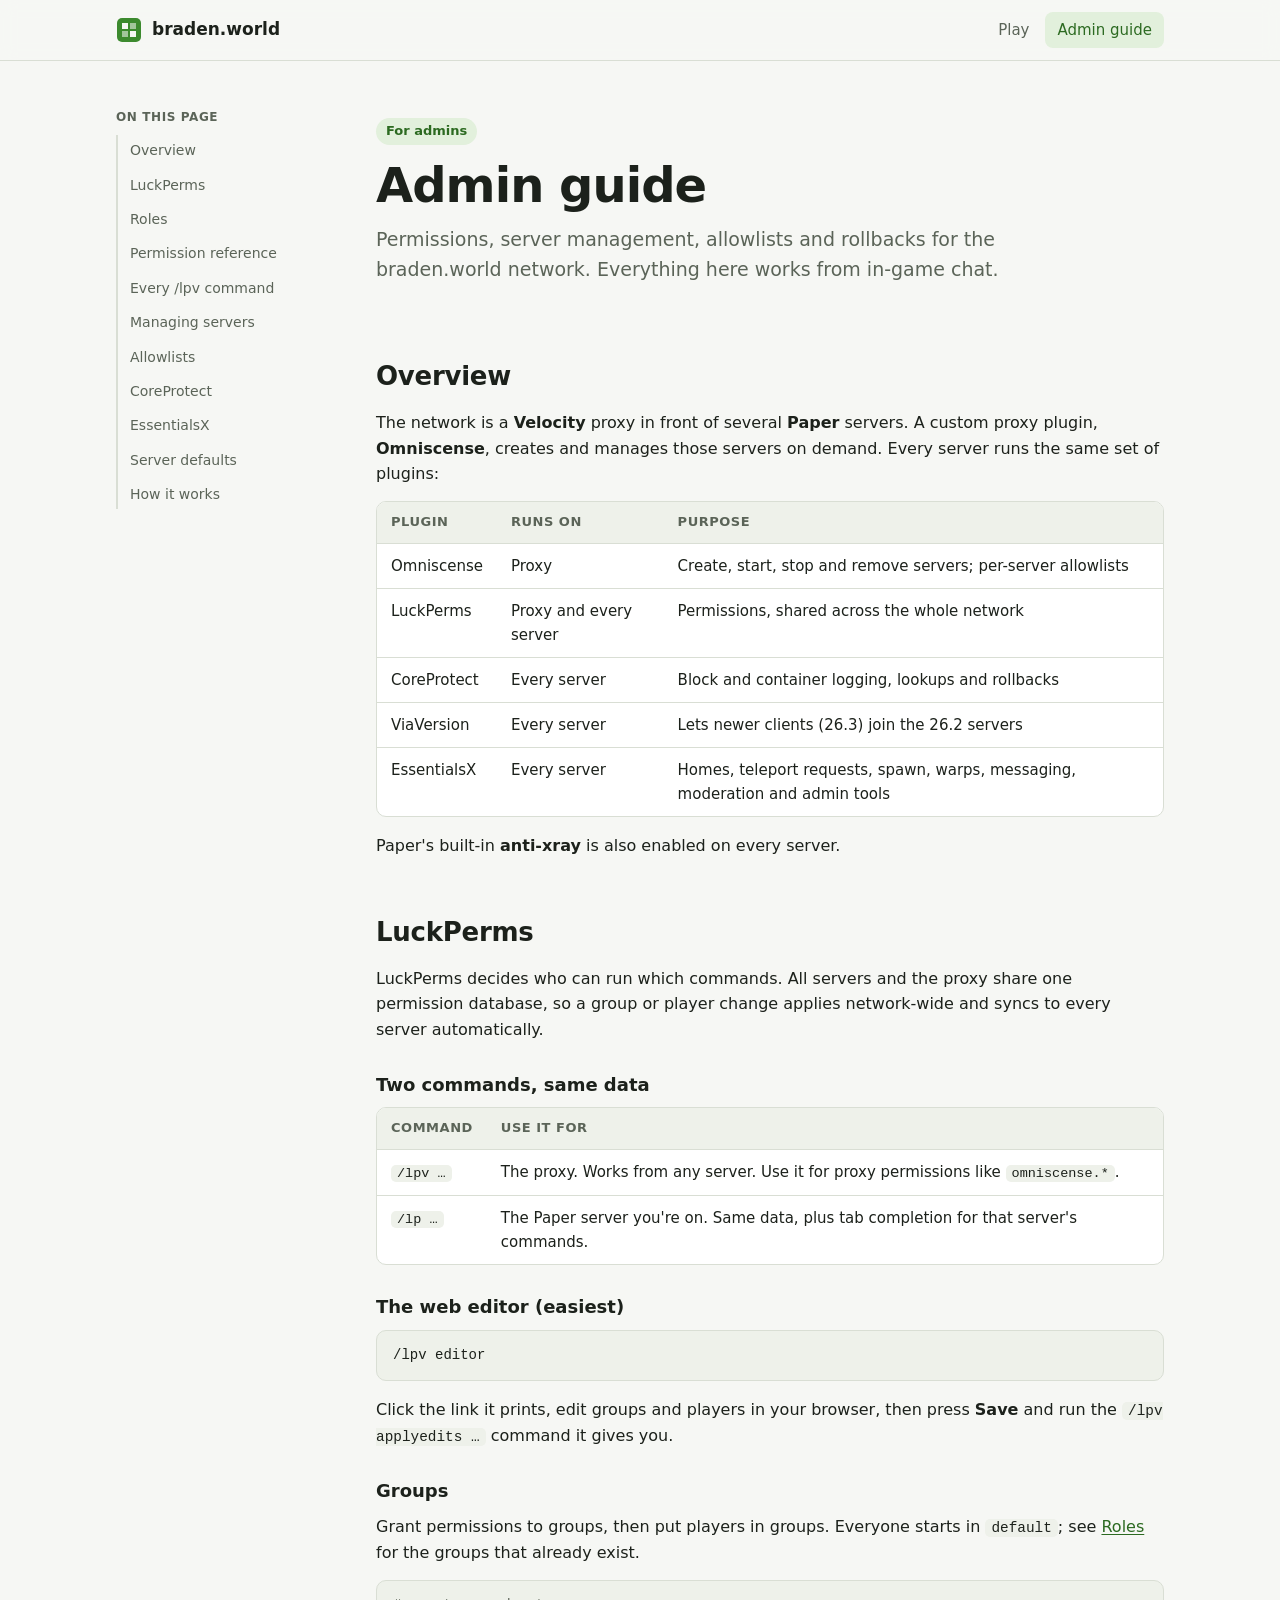
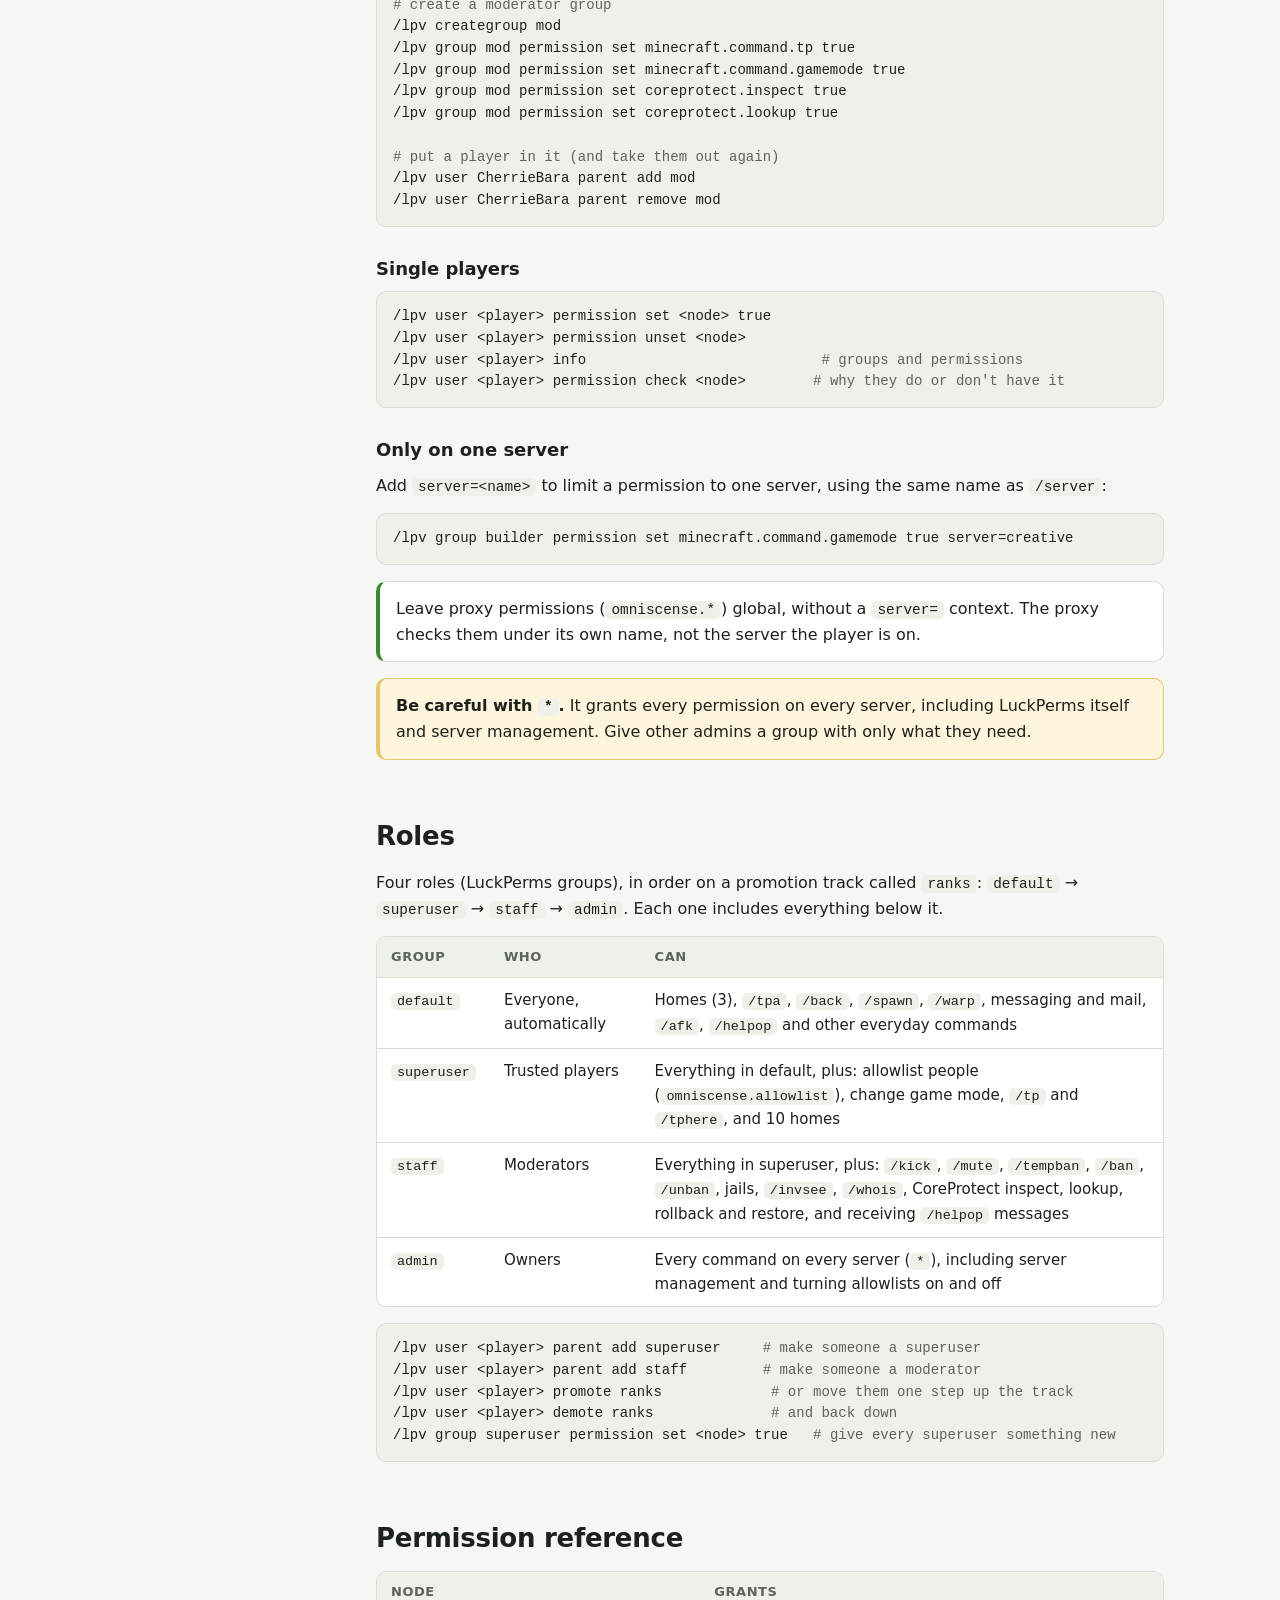
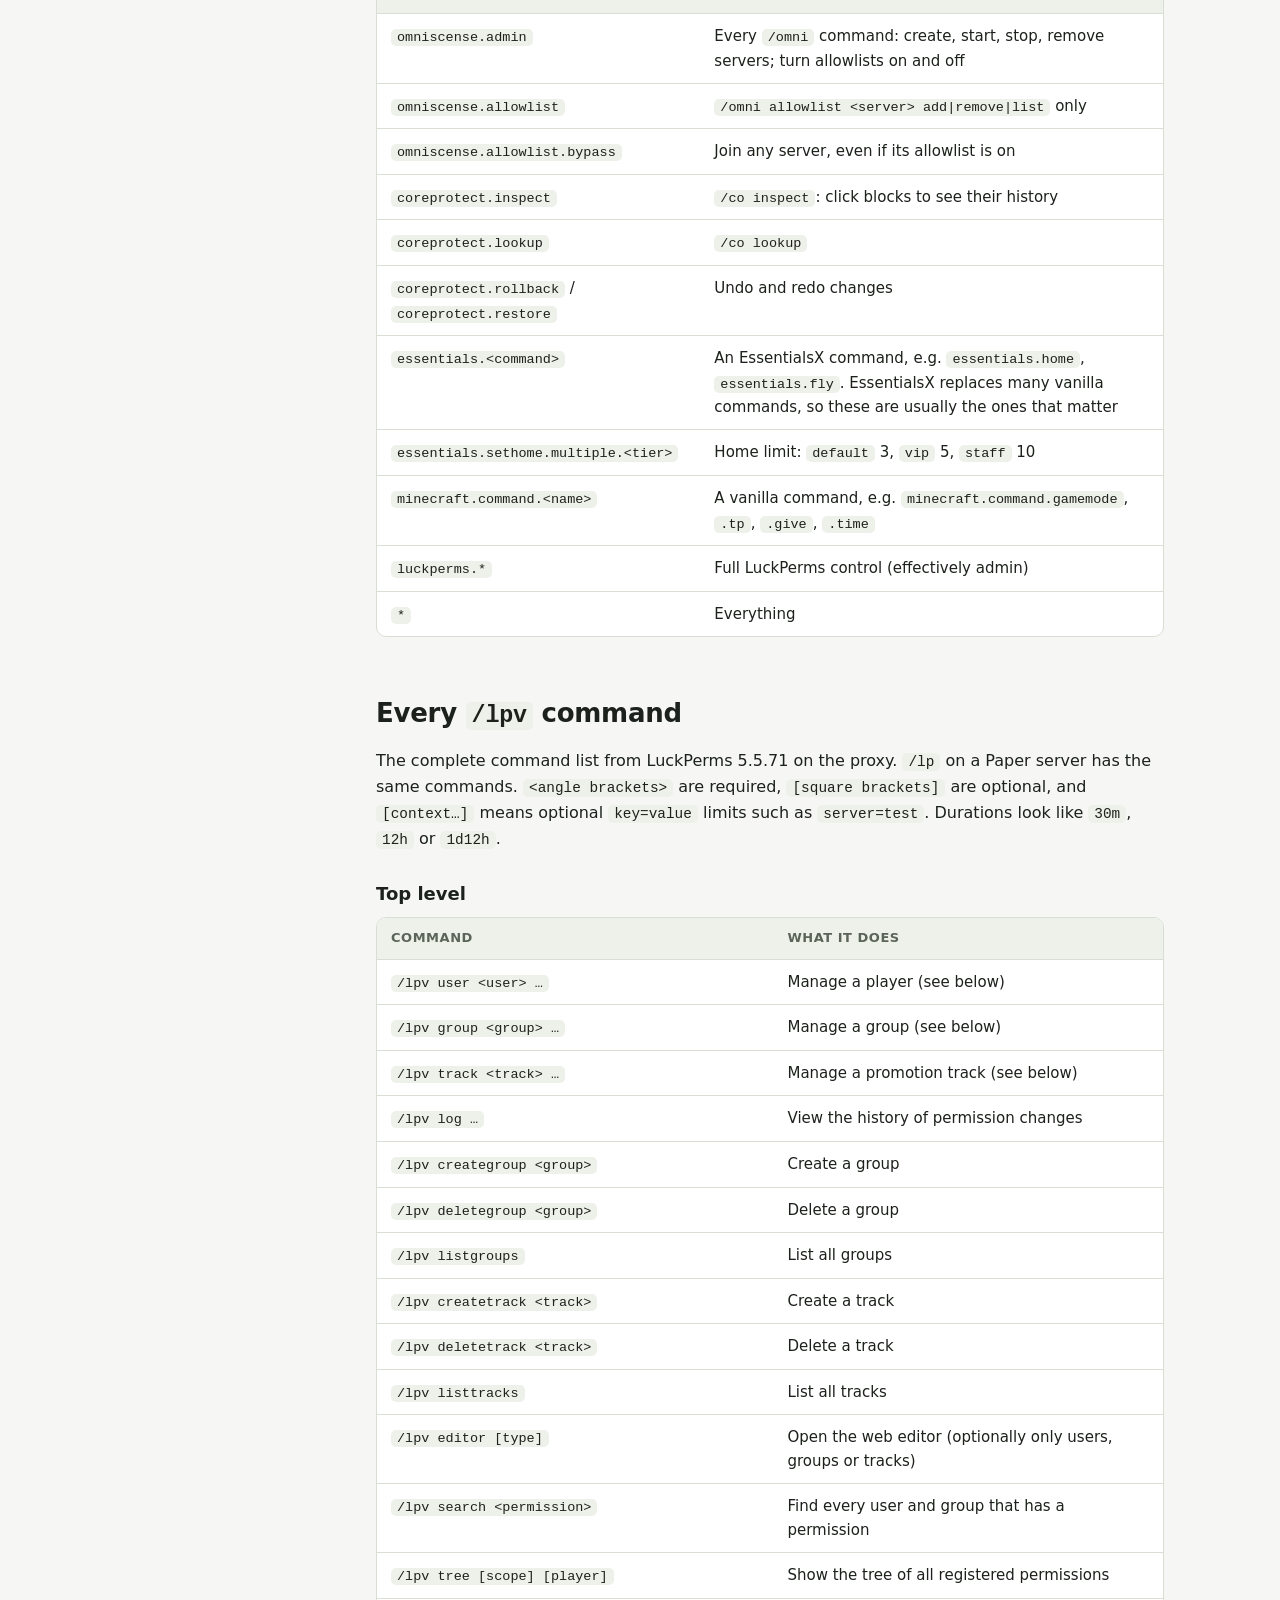
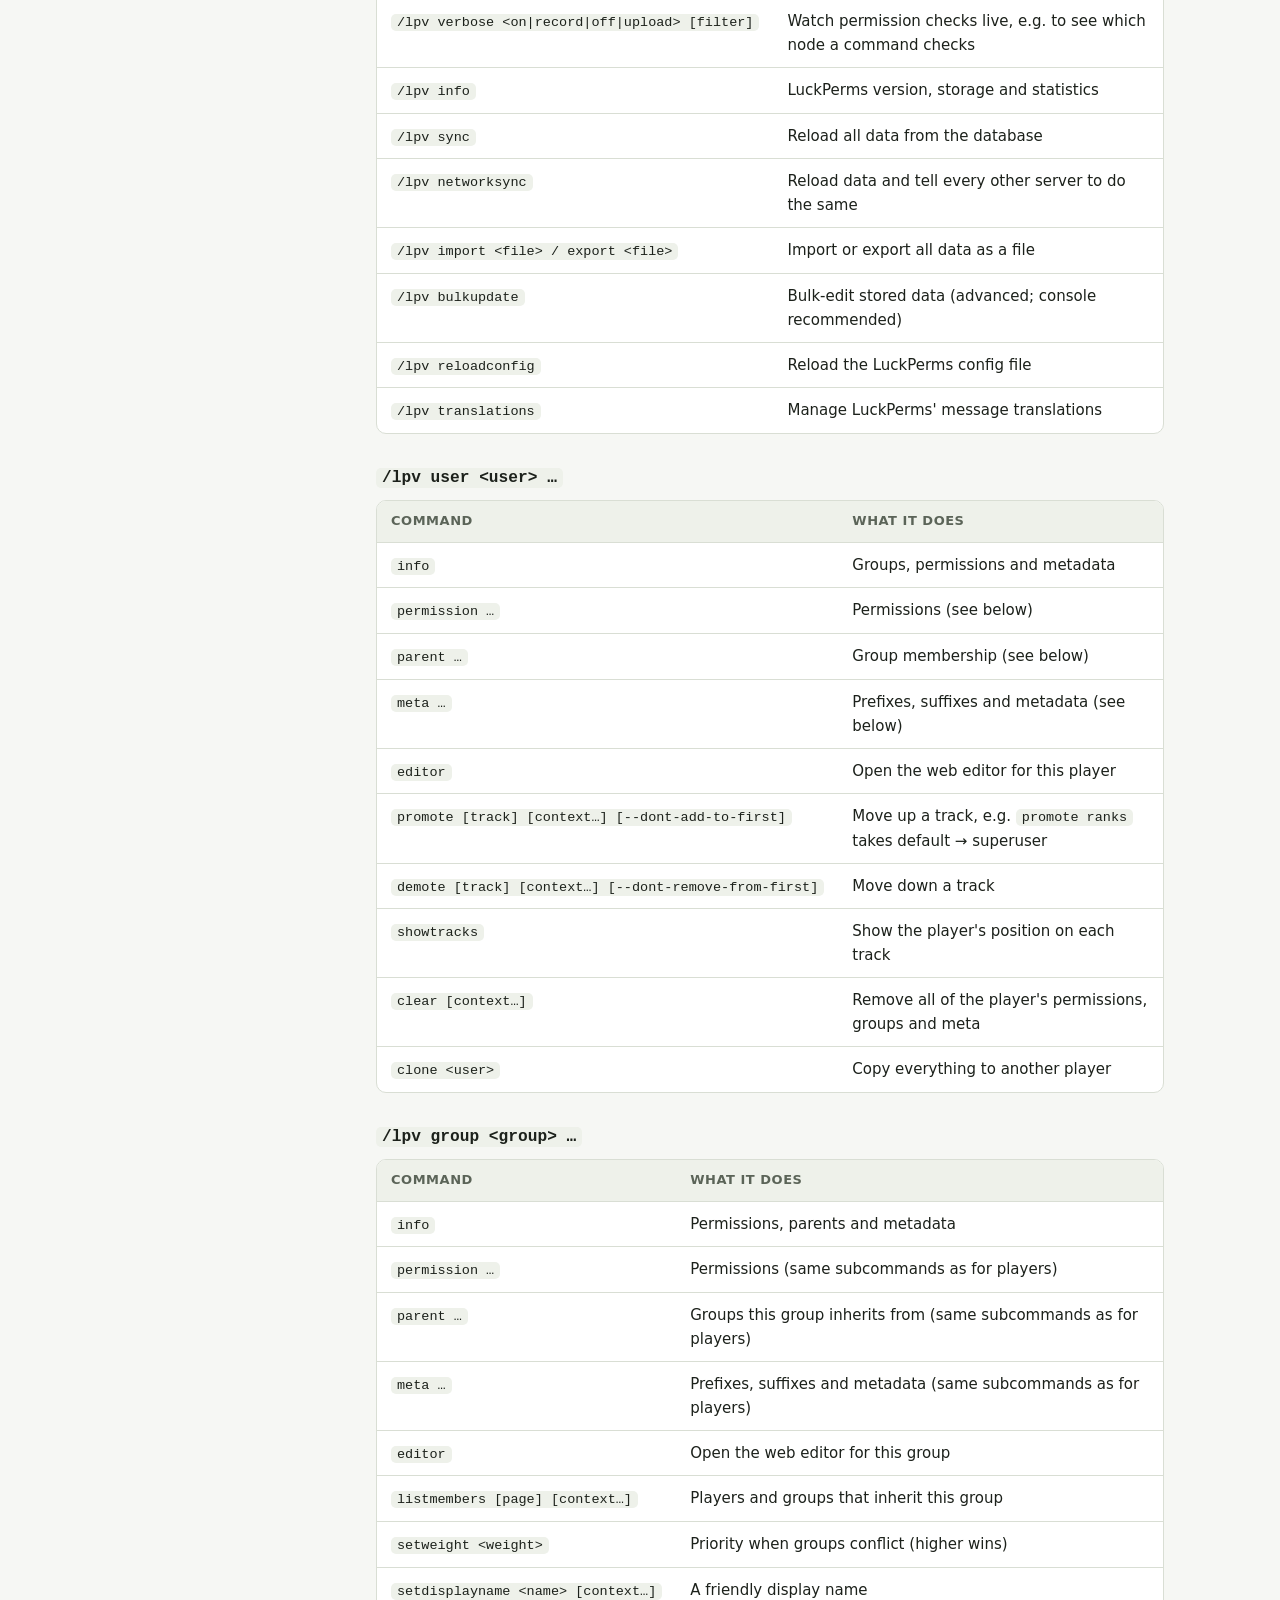
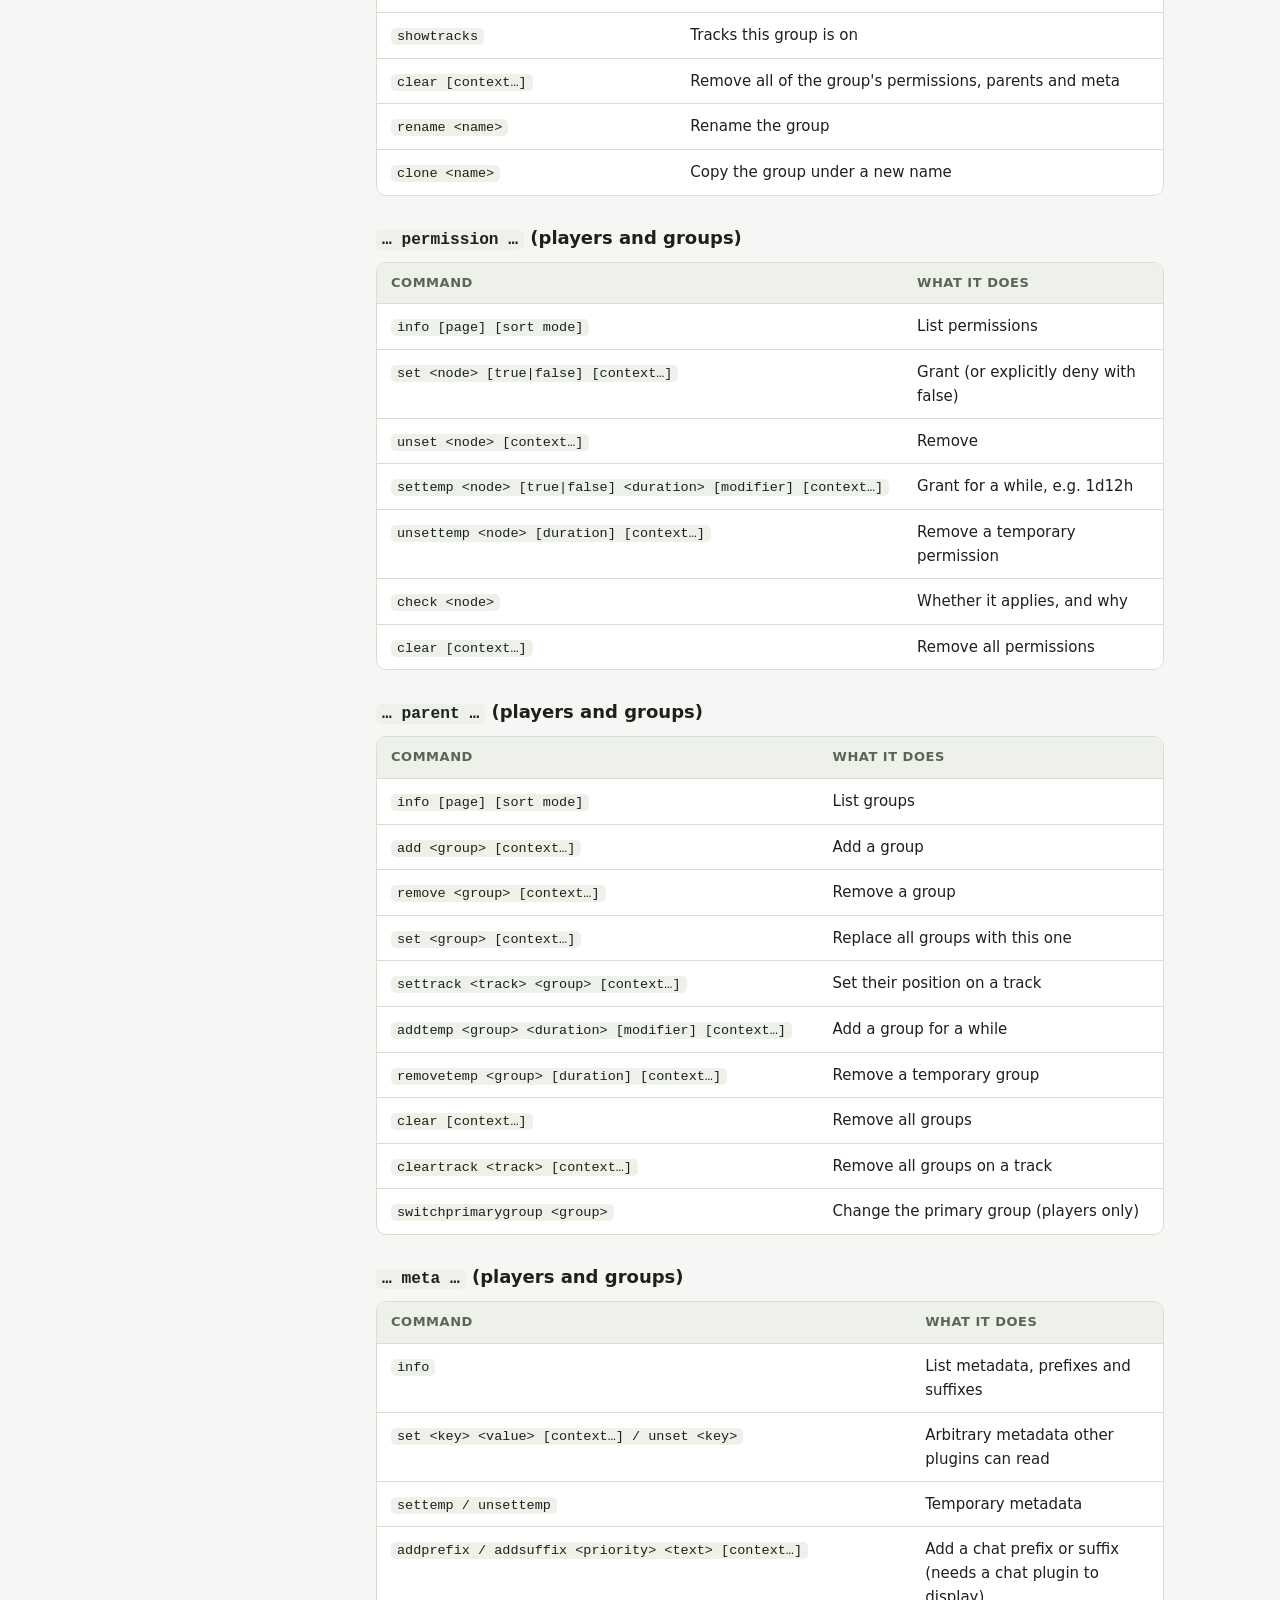
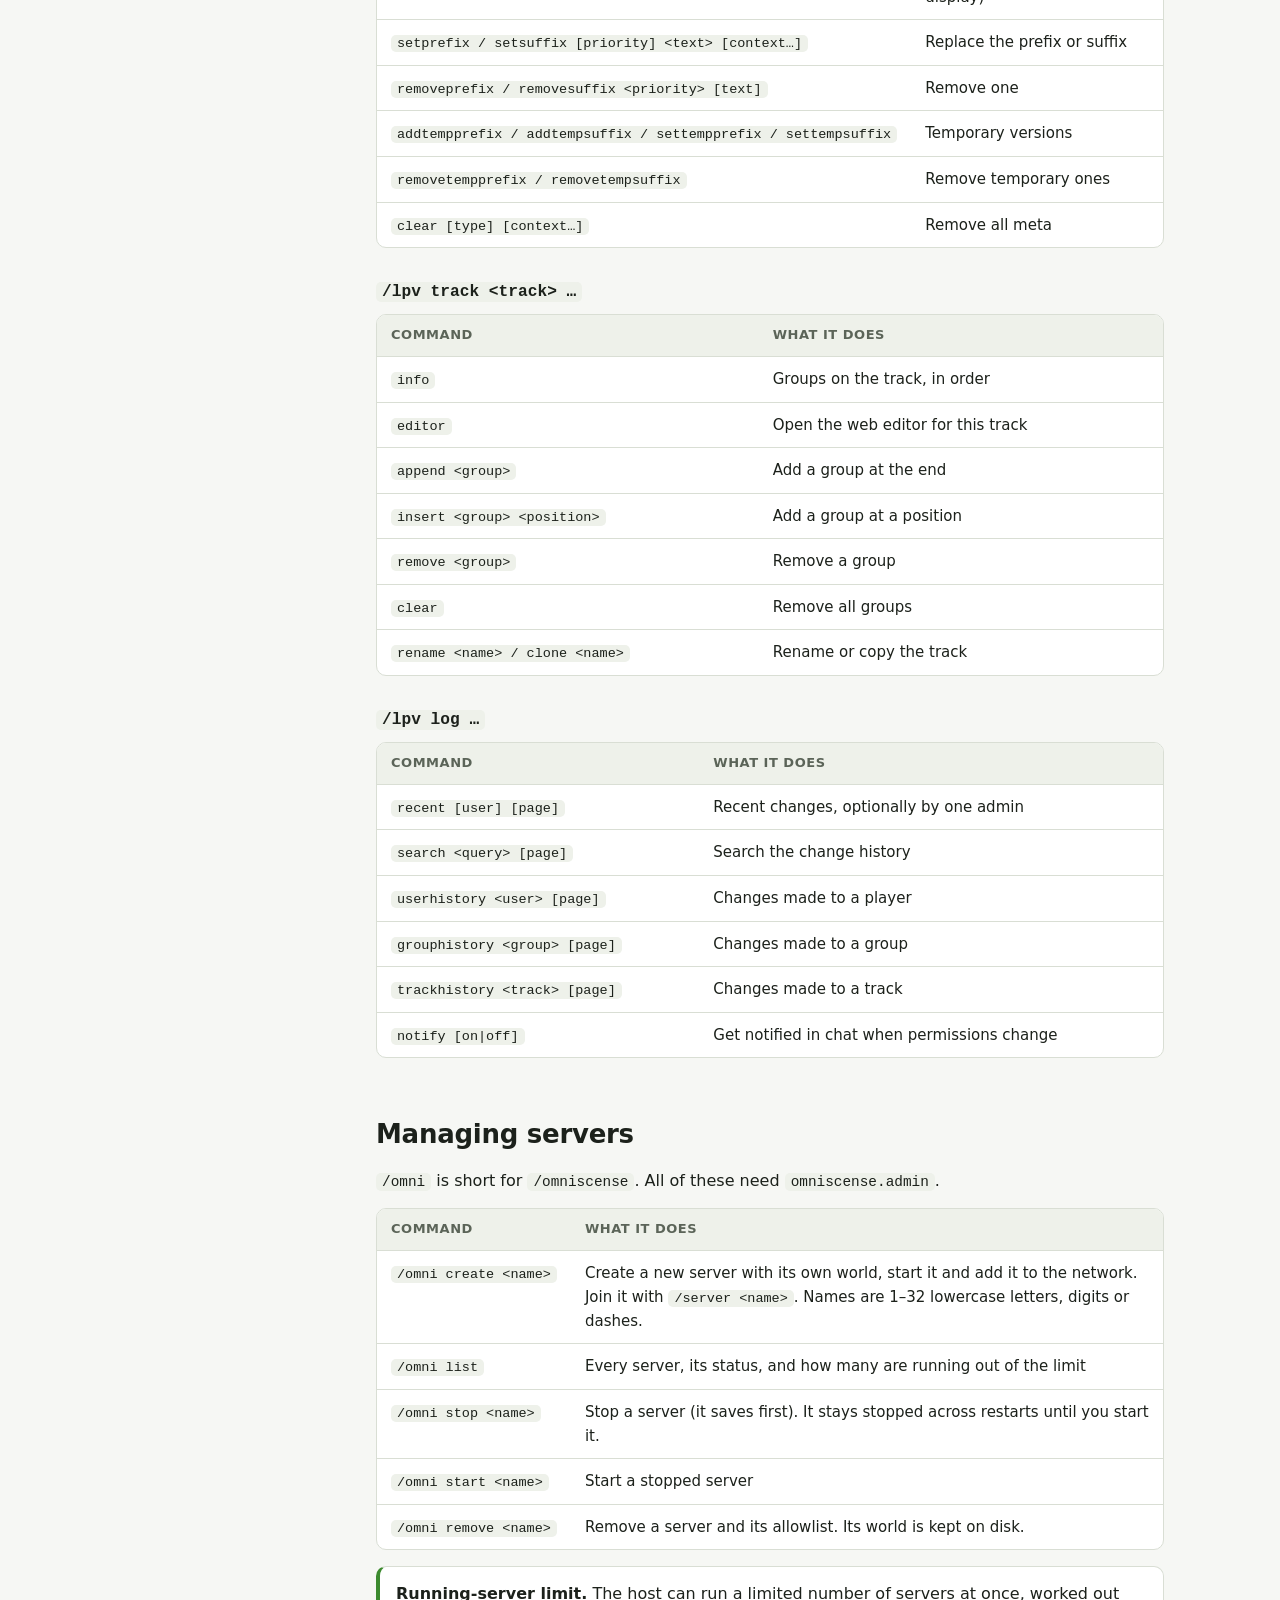
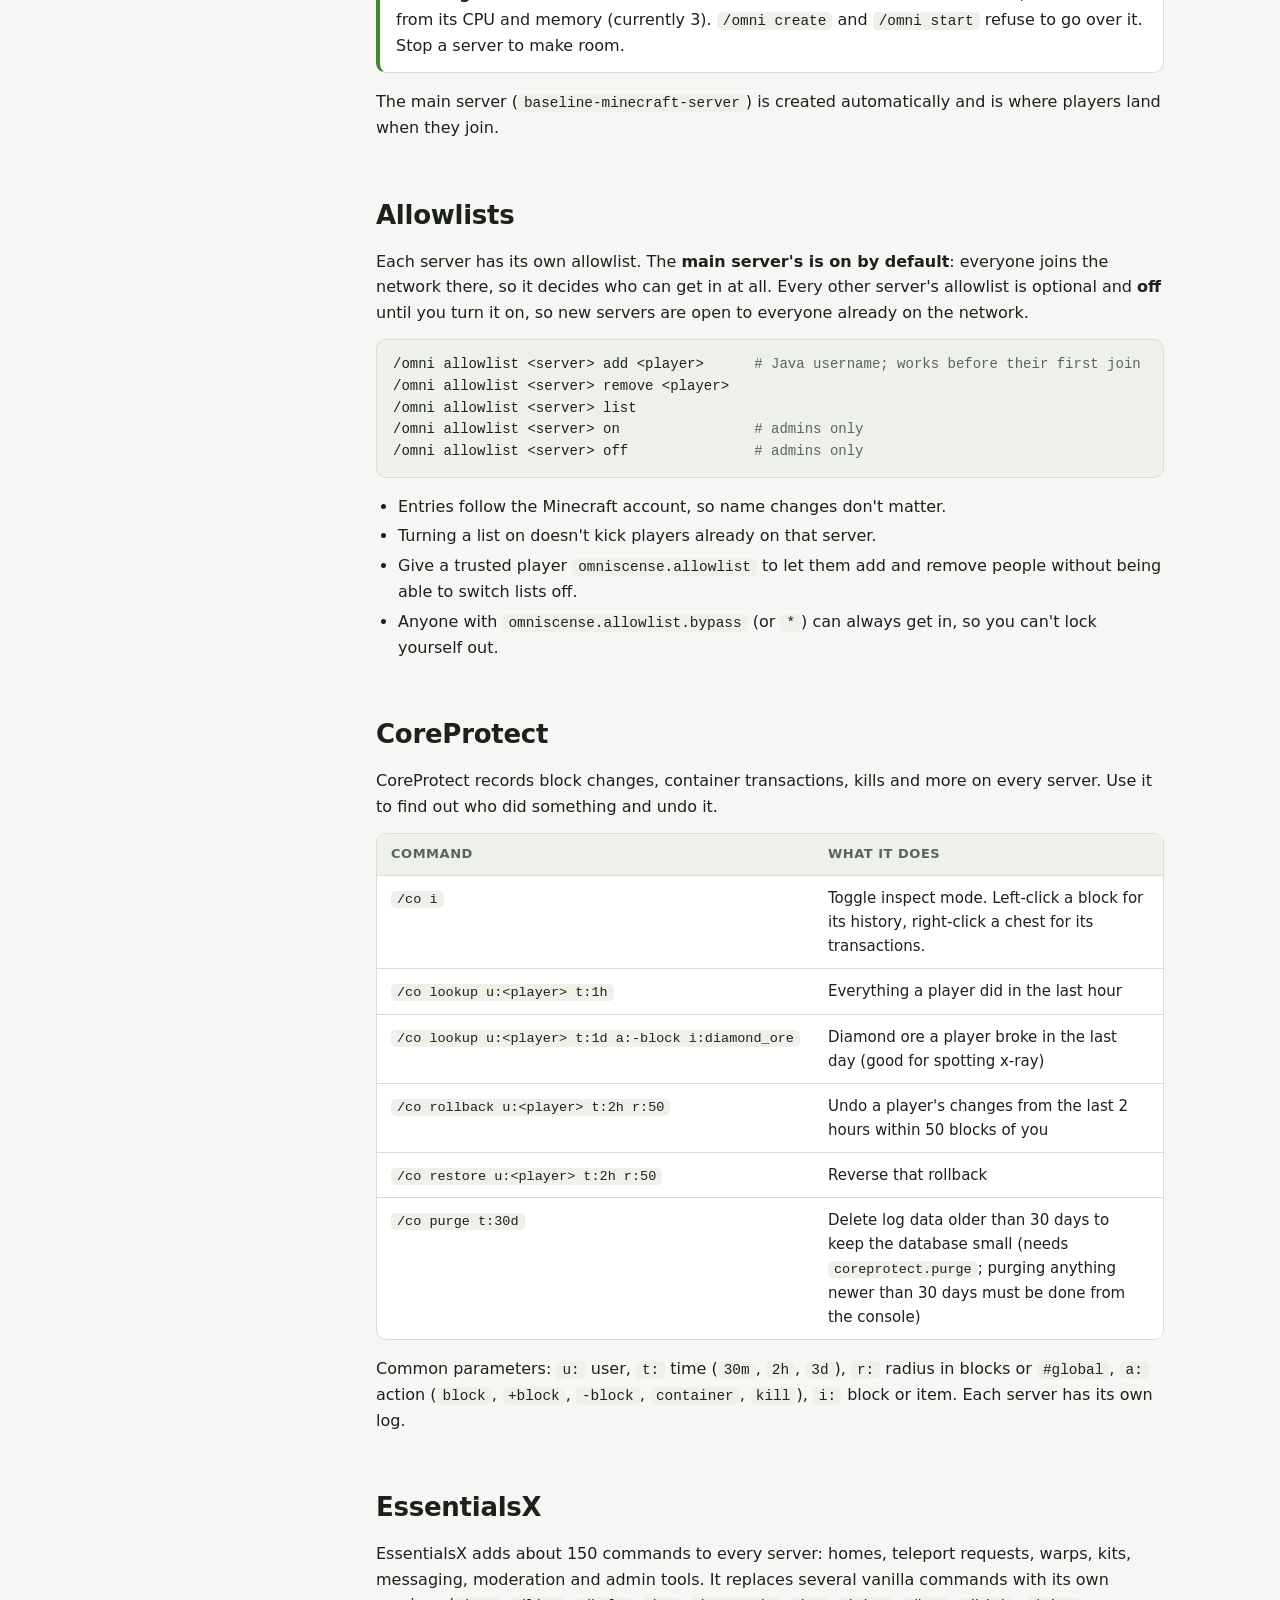
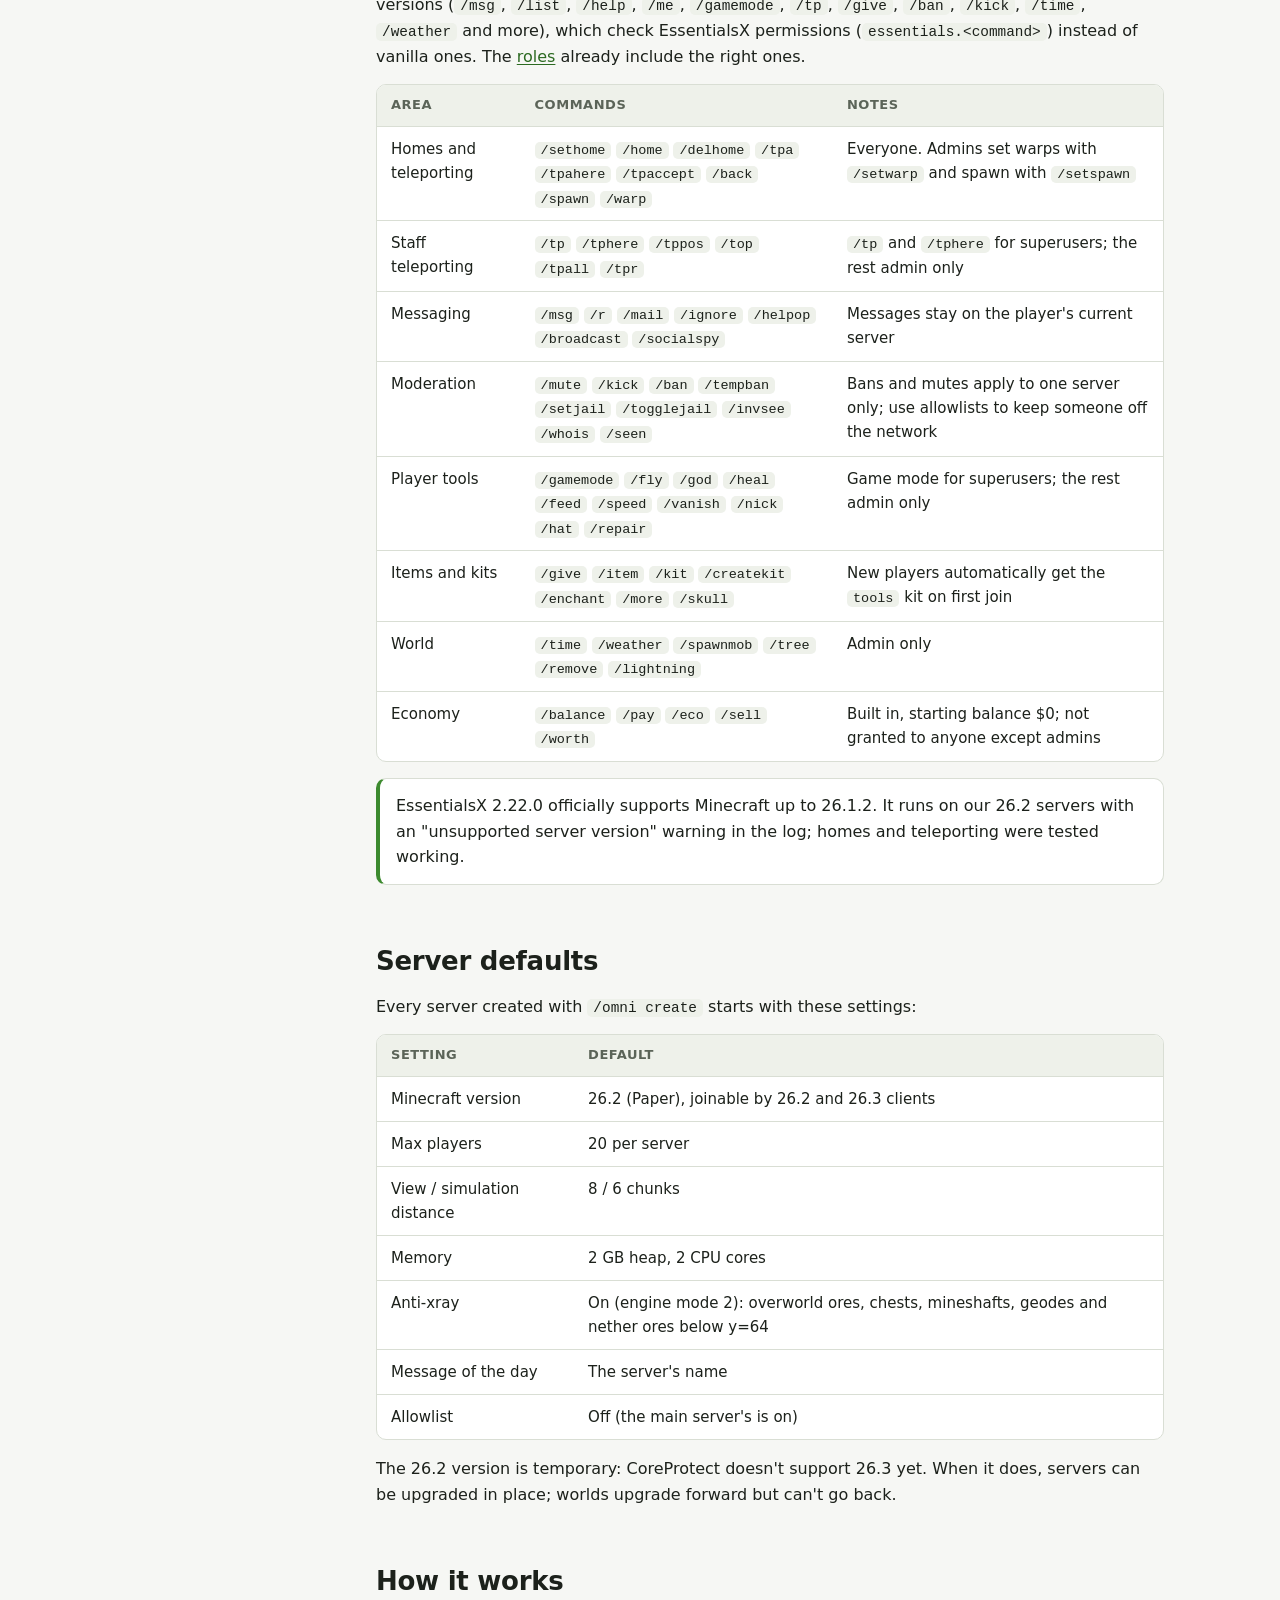
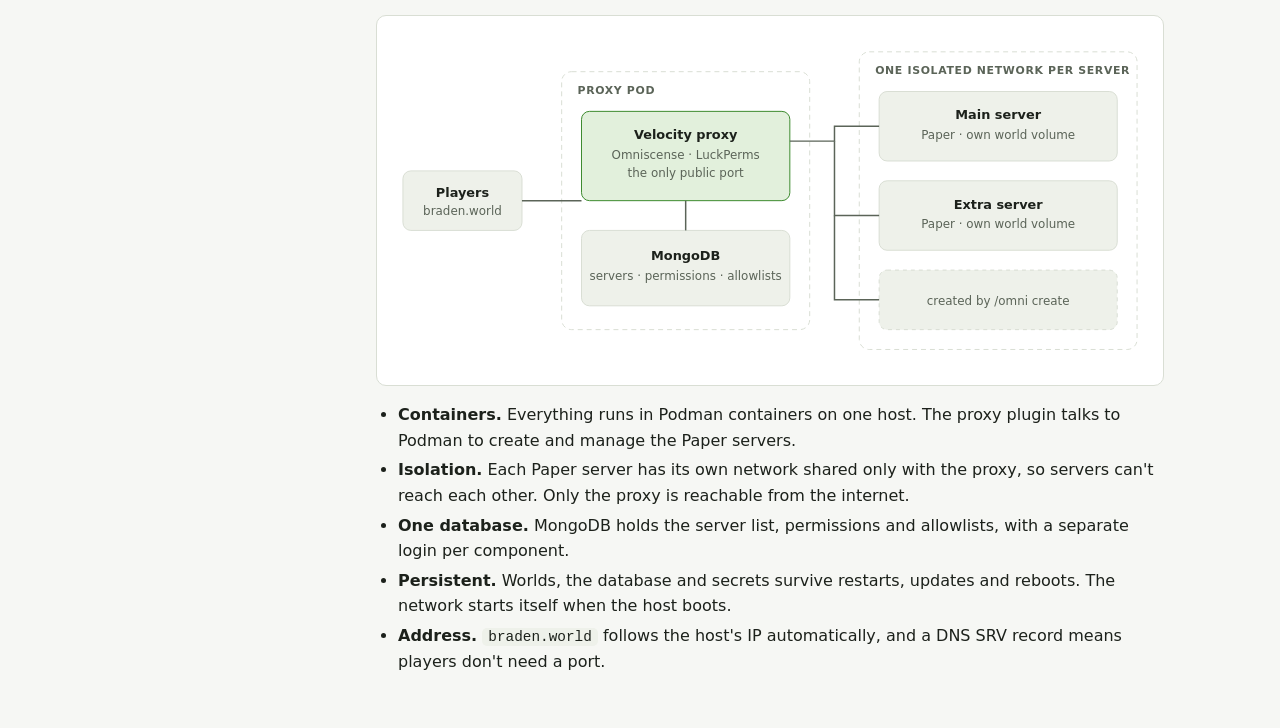
==== commit e675272b: "Add the staff role; the promotion track is now called ranks Co-Authored-By: Claude Opus 5.5 <noreply" ====
--- a/admin.html
+++ b/admin.html
@@ -117,20 +117,22 @@
 
       <section id="roles">
         <h2>Roles</h2>
-        <p>Three groups, set up on a promotion track called <code>staff</code>: <code>default</code> → <code>superuser</code> → <code>admin</code>. Each one includes everything below it.</p>
+        <p>Four roles (LuckPerms groups), in order on a promotion track called <code>ranks</code>: <code>default</code> → <code>superuser</code> → <code>staff</code> → <code>admin</code>. Each one includes everything below it.</p>
         <div class="table-wrap">
           <table>
             <thead><tr><th>Group</th><th>Who</th><th>Can</th></tr></thead>
             <tbody>
               <tr><td><code>default</code></td><td>Everyone, automatically</td><td>Homes (3), <code>/tpa</code>, <code>/back</code>, <code>/spawn</code>, <code>/warp</code>, messaging and mail, <code>/afk</code>, <code>/helpop</code> and other everyday commands</td></tr>
               <tr><td><code>superuser</code></td><td>Trusted players</td><td>Everything in default, plus: allowlist people (<code>omniscense.allowlist</code>), change game mode, <code>/tp</code> and <code>/tphere</code>, and 10 homes</td></tr>
-              <tr><td><code>admin</code></td><td>Owners</td><td>Every command on every server (<code>*</code>)</td></tr>
+              <tr><td><code>staff</code></td><td>Moderators</td><td>Everything in superuser, plus: <code>/kick</code>, <code>/mute</code>, <code>/tempban</code>, <code>/ban</code>, <code>/unban</code>, jails, <code>/invsee</code>, <code>/whois</code>, CoreProtect inspect, lookup, rollback and restore, and receiving <code>/helpop</code> messages</td></tr>
+              <tr><td><code>admin</code></td><td>Owners</td><td>Every command on every server (<code>*</code>), including server management and turning allowlists on and off</td></tr>
             </tbody>
           </table>
         </div>
         <pre><code>/lpv user &lt;player&gt; parent add superuser     <span class="c"># make someone a superuser</span>
-/lpv user &lt;player&gt; promote staff             <span class="c"># or move them one step up the track</span>
-/lpv user &lt;player&gt; demote staff              <span class="c"># and back down</span>
+/lpv user &lt;player&gt; parent add staff         <span class="c"># make someone a moderator</span>
+/lpv user &lt;player&gt; promote ranks             <span class="c"># or move them one step up the track</span>
+/lpv user &lt;player&gt; demote ranks              <span class="c"># and back down</span>
 /lpv group superuser permission set &lt;node&gt; true   <span class="c"># give every superuser something new</span></code></pre>
       </section>
 
@@ -200,7 +202,7 @@
               <tr><td><code>parent …</code></td><td>Group membership (see below)</td></tr>
               <tr><td><code>meta …</code></td><td>Prefixes, suffixes and metadata (see below)</td></tr>
               <tr><td><code>editor</code></td><td>Open the web editor for this player</td></tr>
-              <tr><td><code>promote [track] [context…] [--dont-add-to-first]</code></td><td>Move up a track, e.g. default → superuser</td></tr>
+              <tr><td><code>promote [track] [context…] [--dont-add-to-first]</code></td><td>Move up a track, e.g. <code>promote ranks</code> takes default → superuser</td></tr>
               <tr><td><code>demote [track] [context…] [--dont-remove-from-first]</code></td><td>Move down a track</td></tr>
               <tr><td><code>showtracks</code></td><td>Show the player's position on each track</td></tr>
               <tr><td><code>clear [context…]</code></td><td>Remove all of the player's permissions, groups and meta</td></tr>
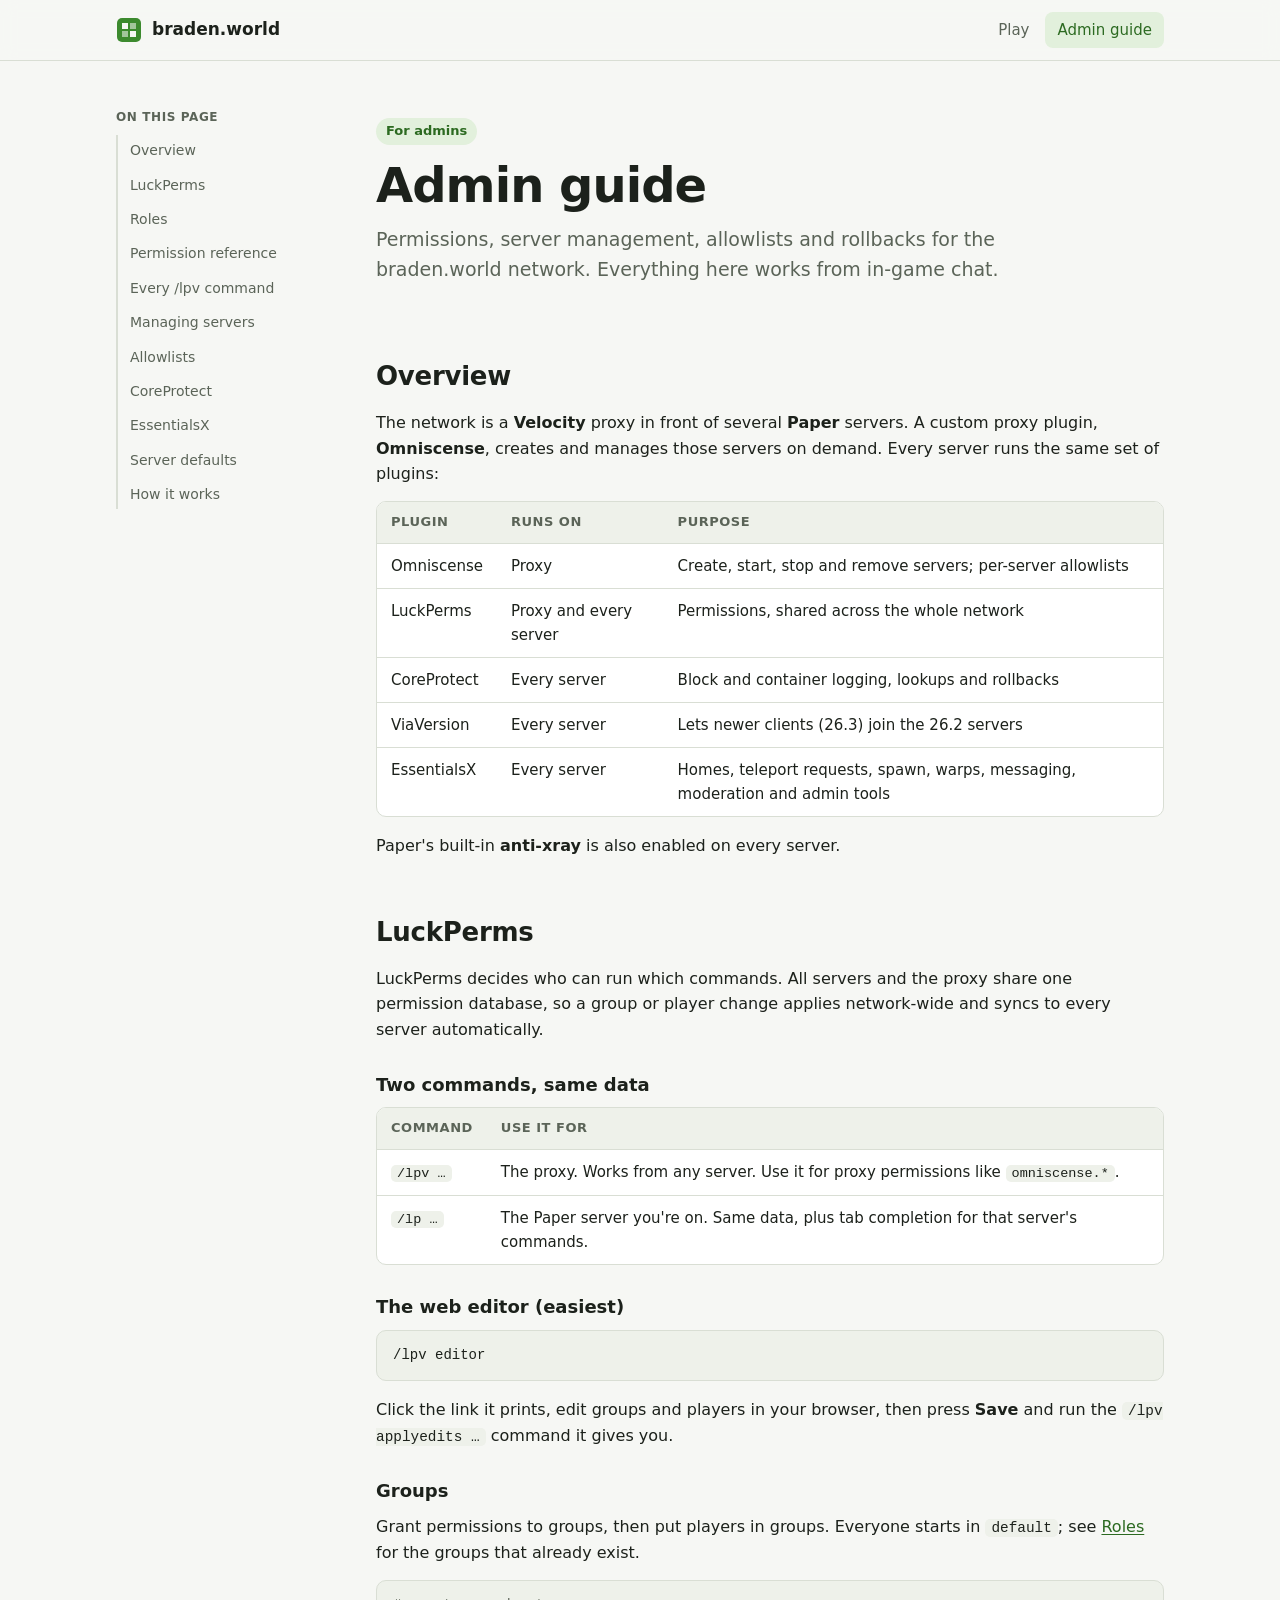
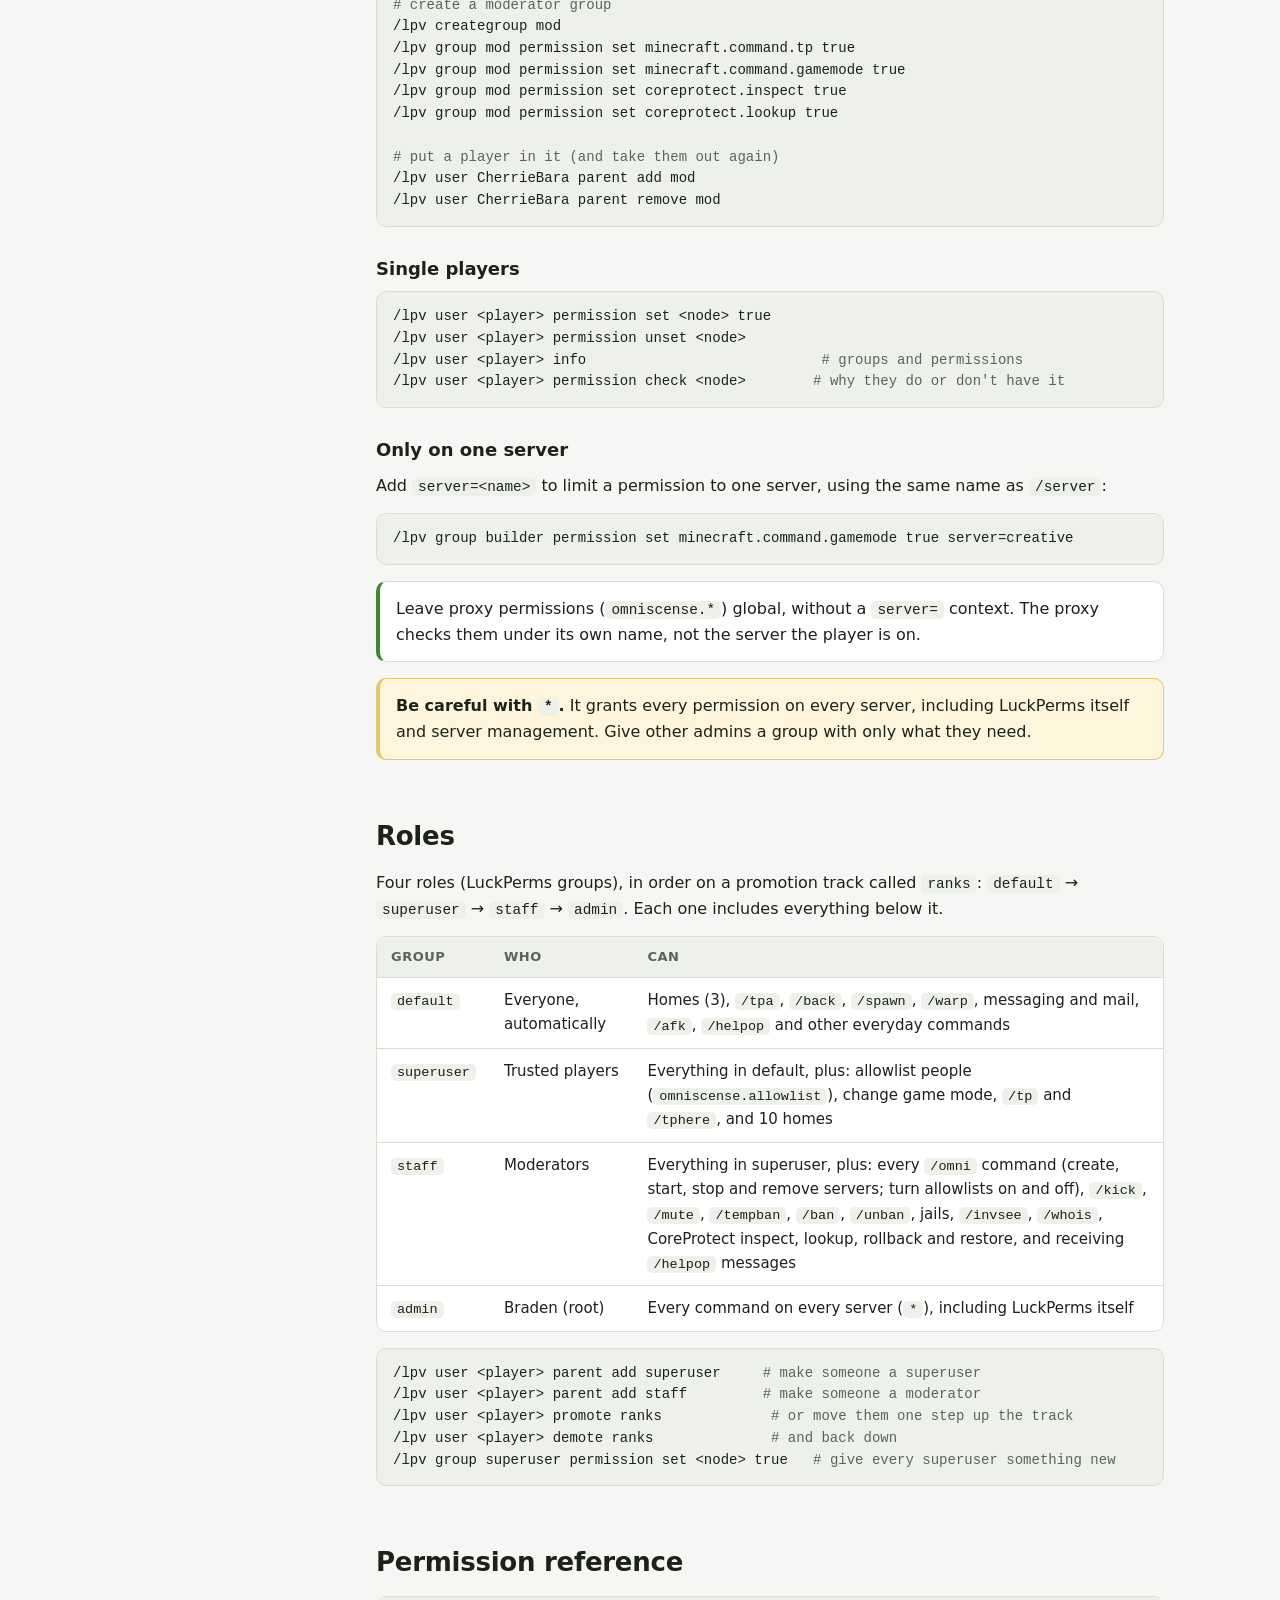
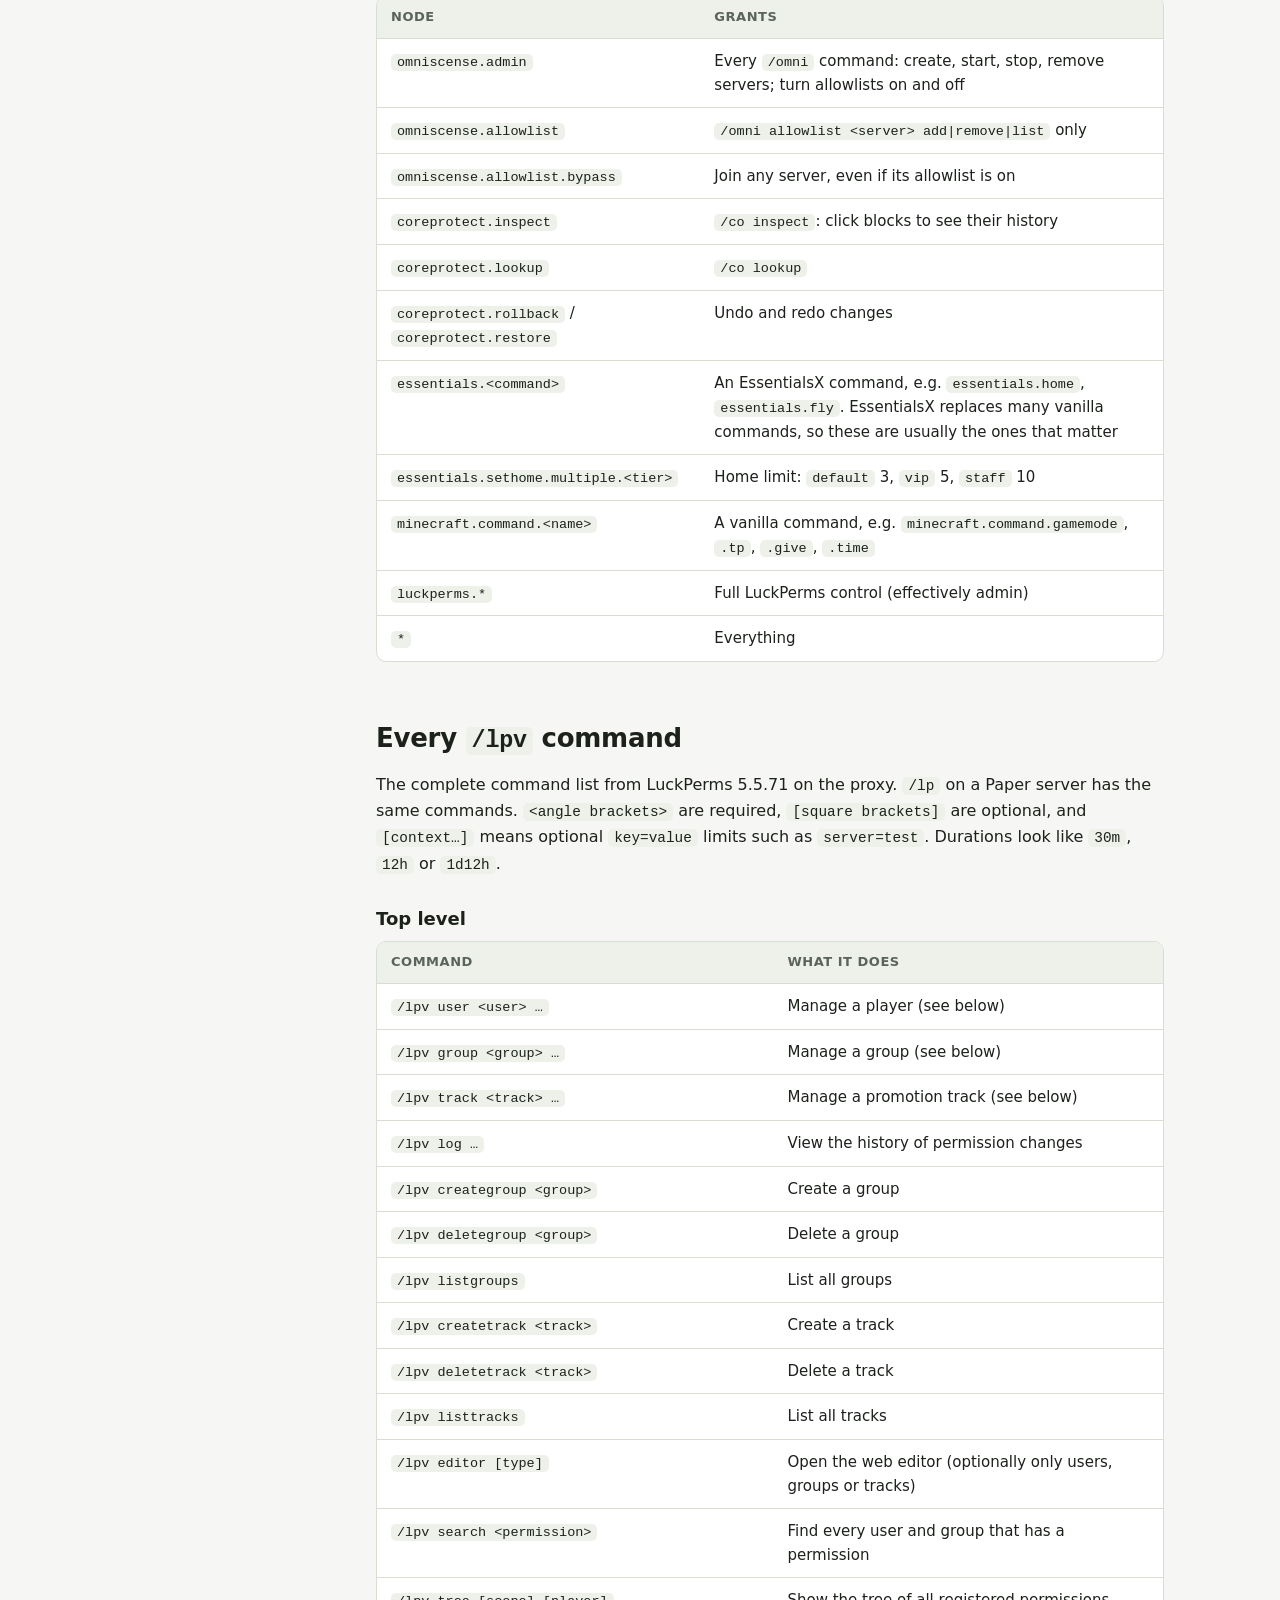
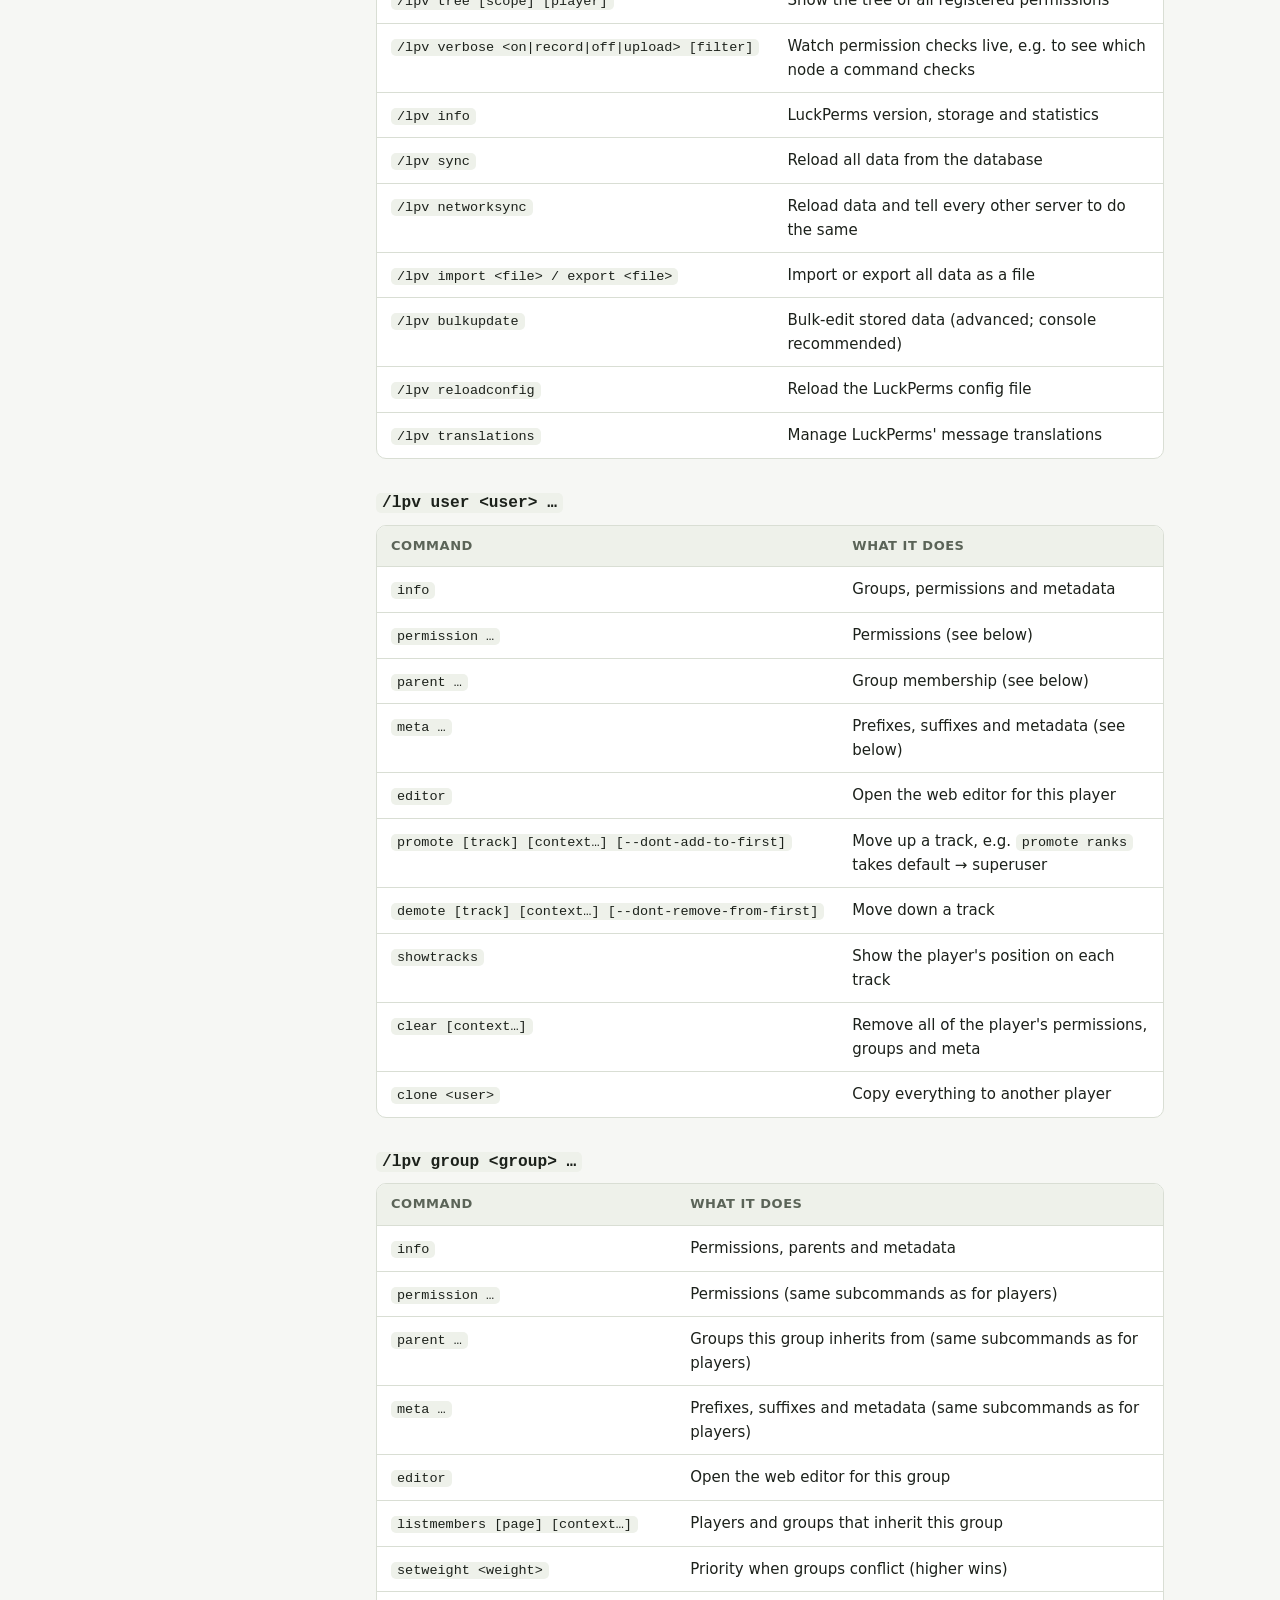
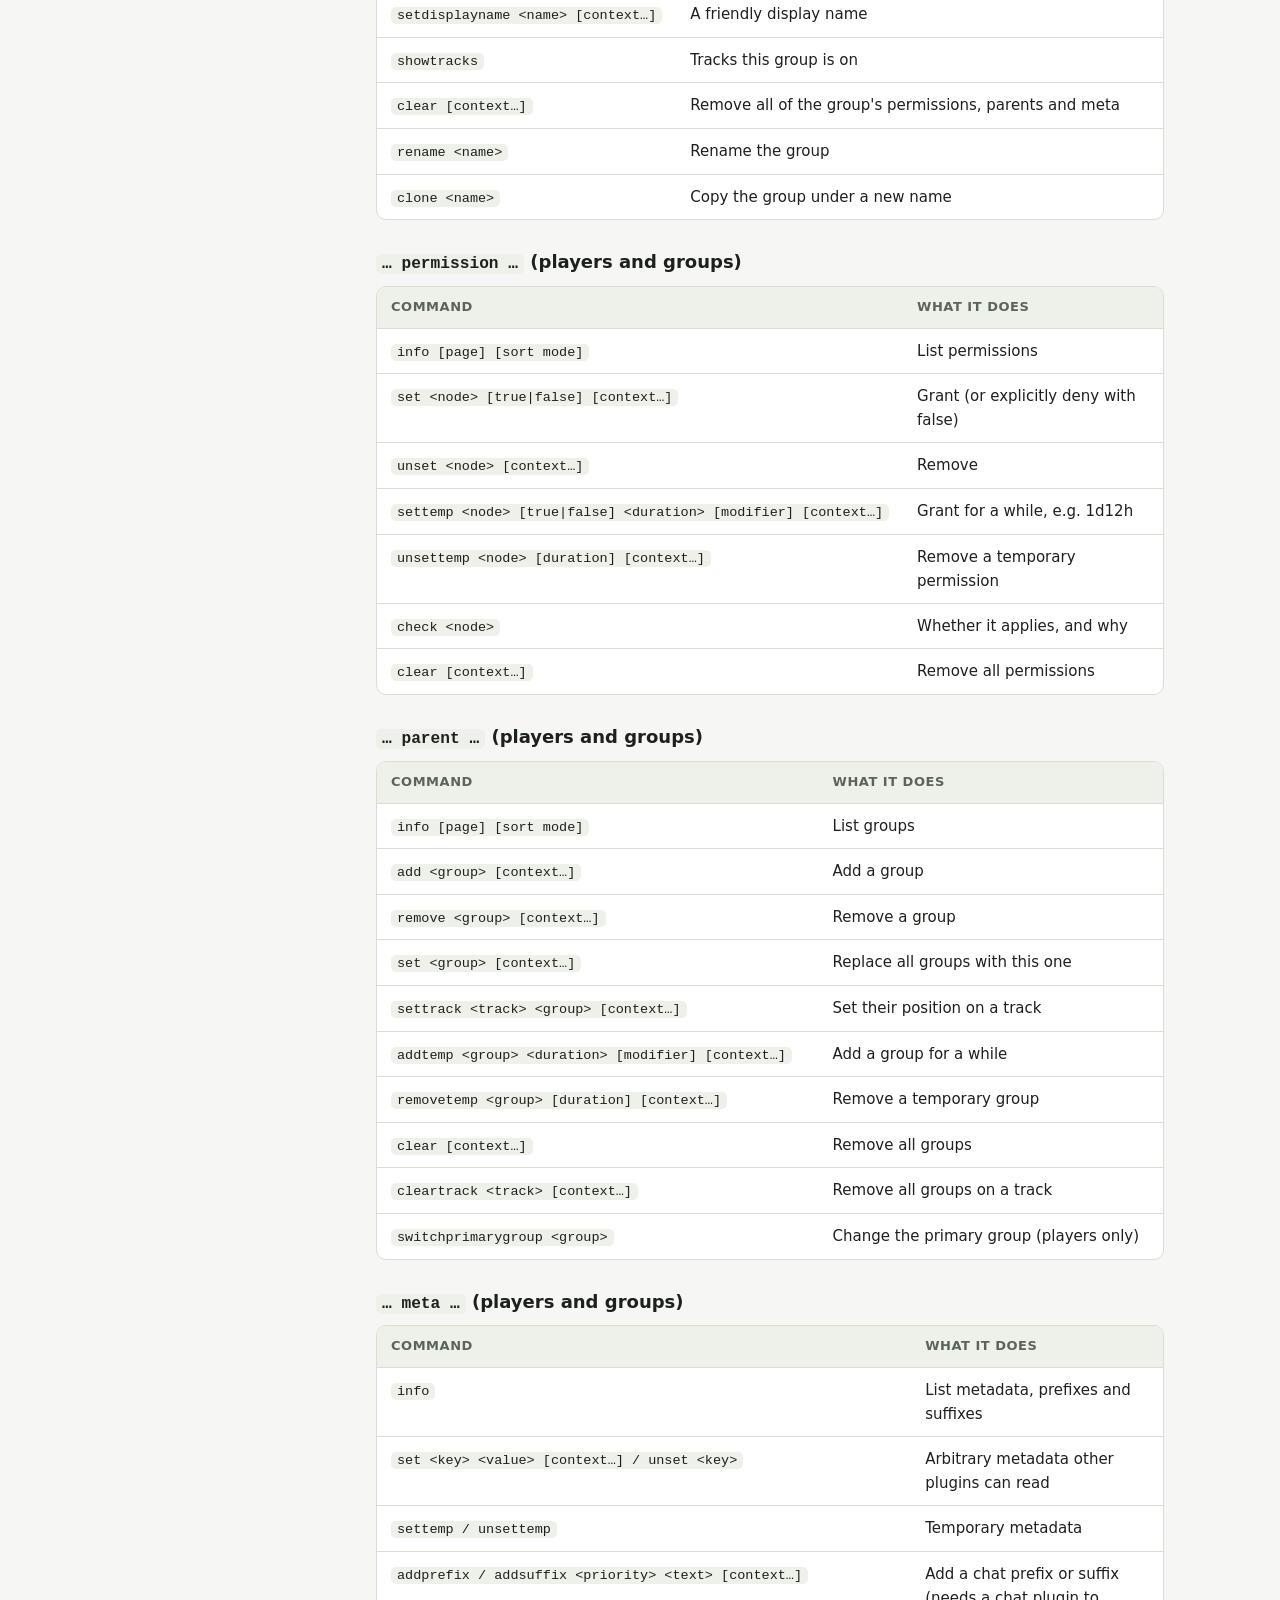
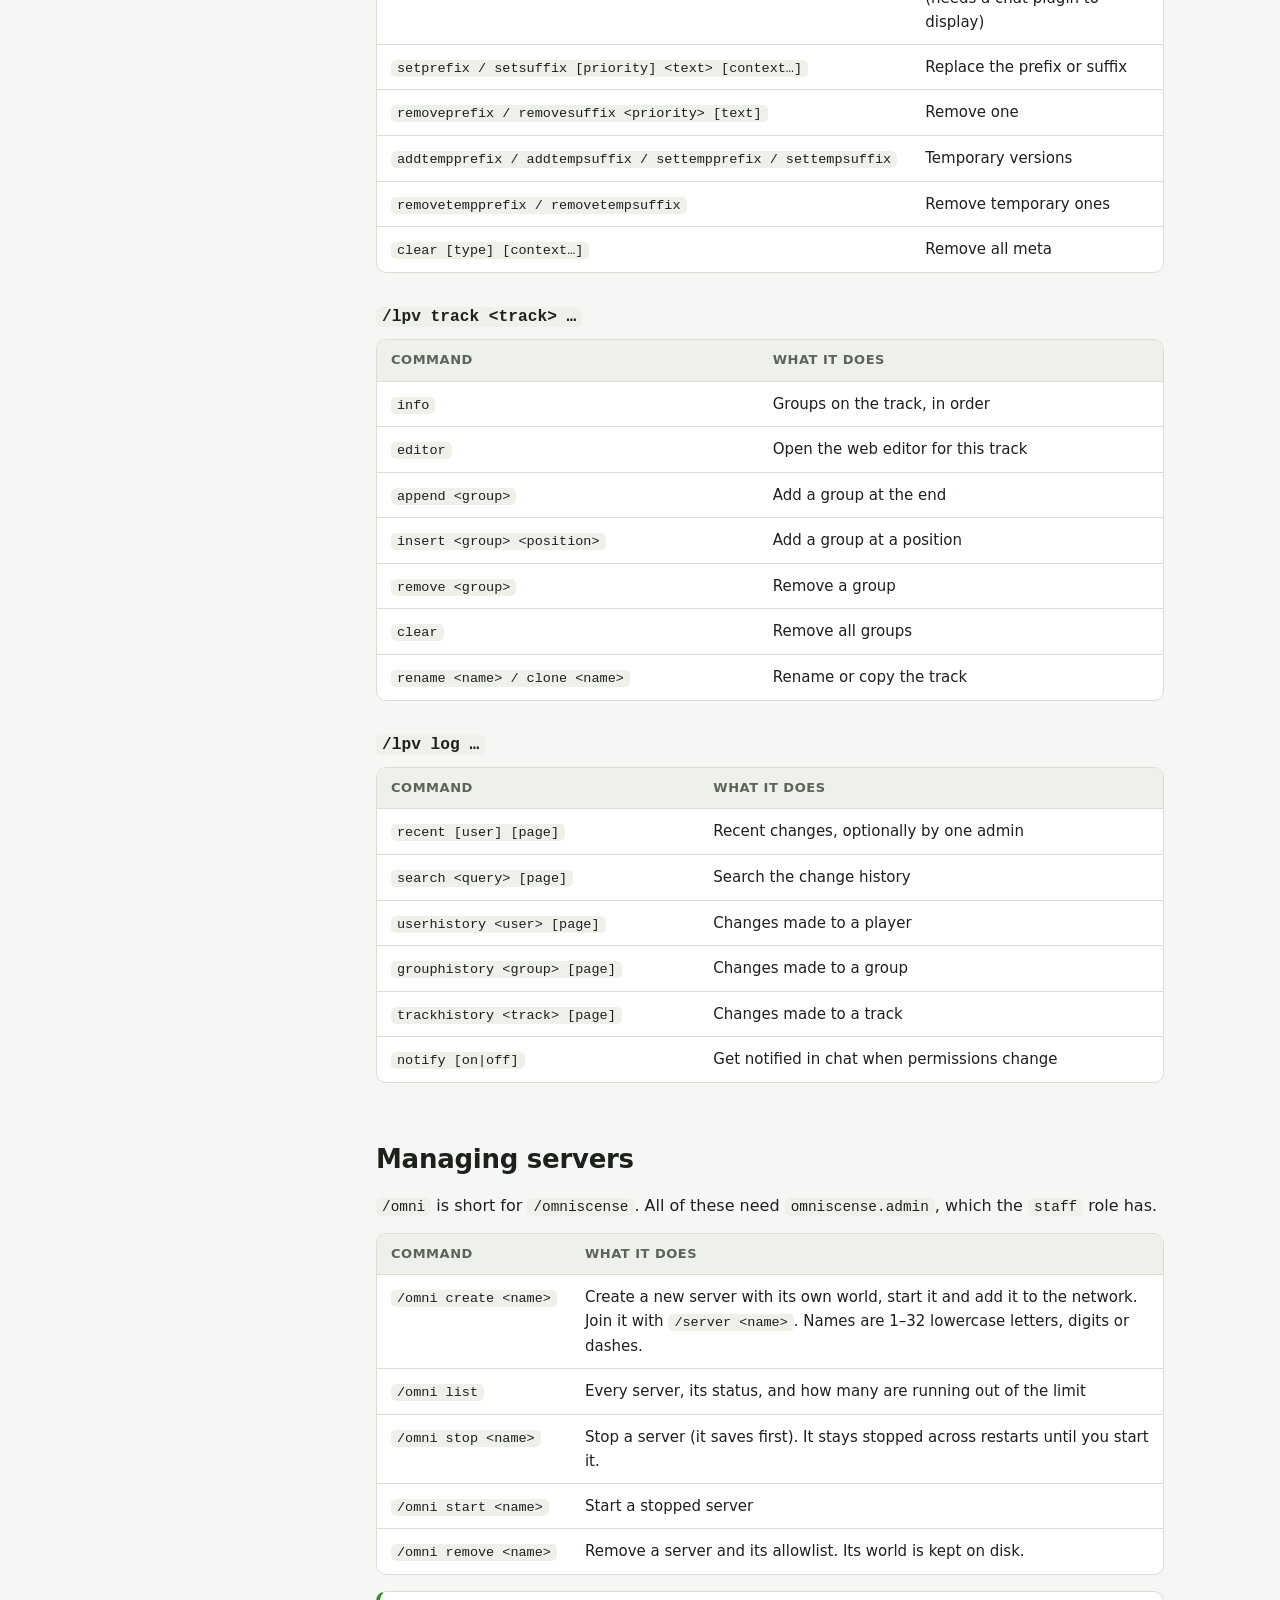
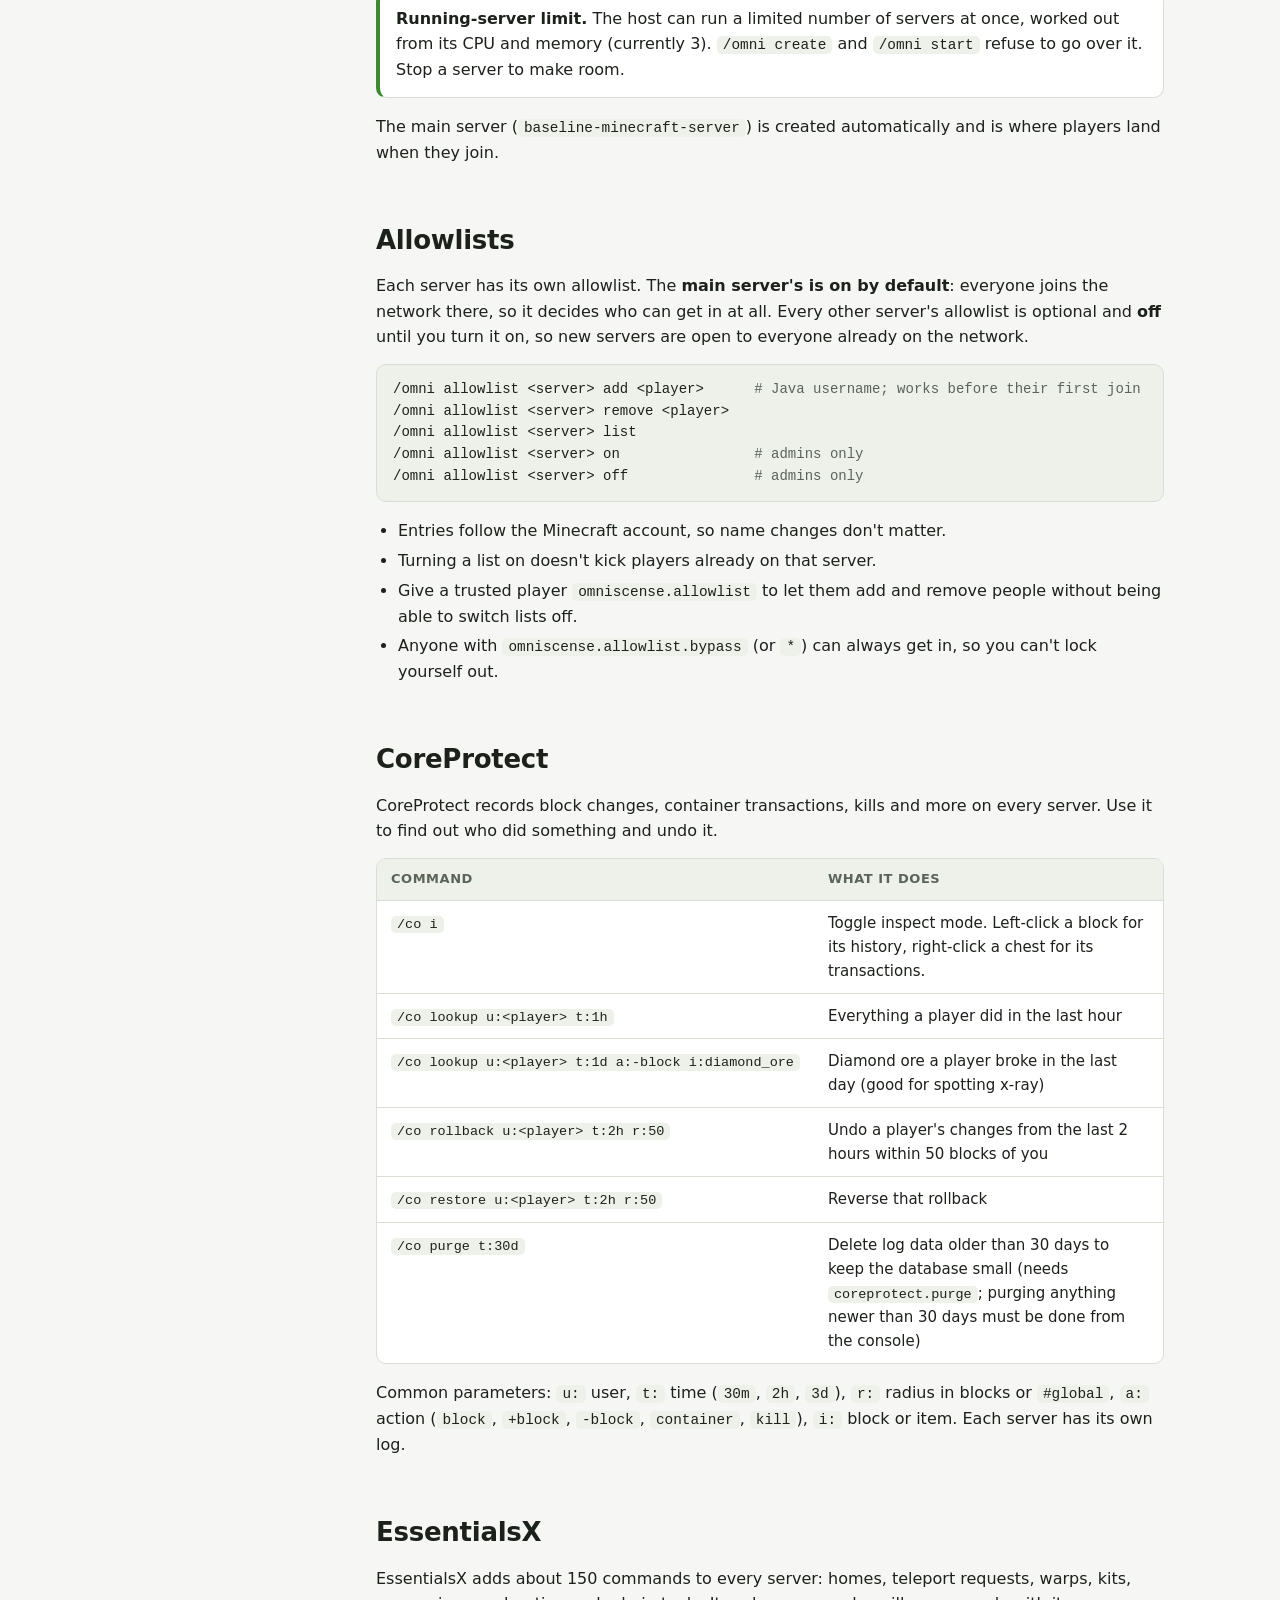
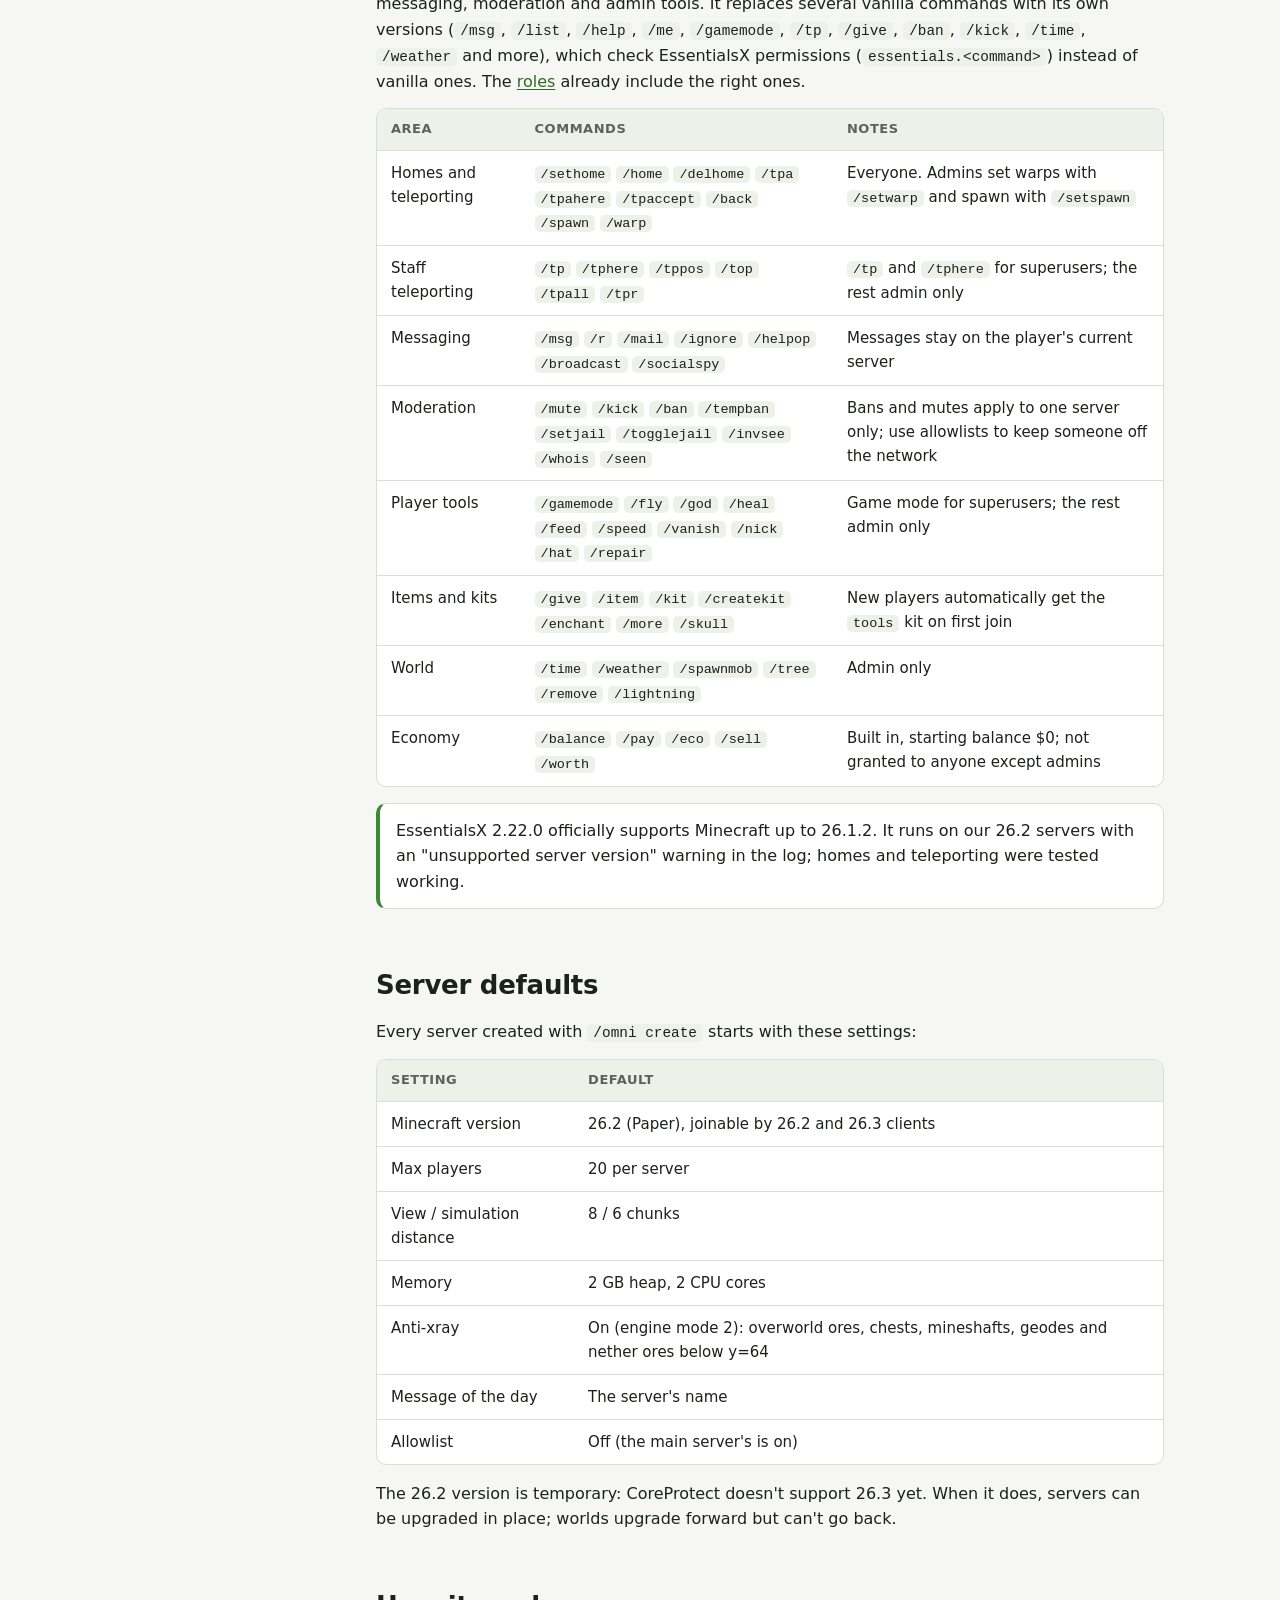
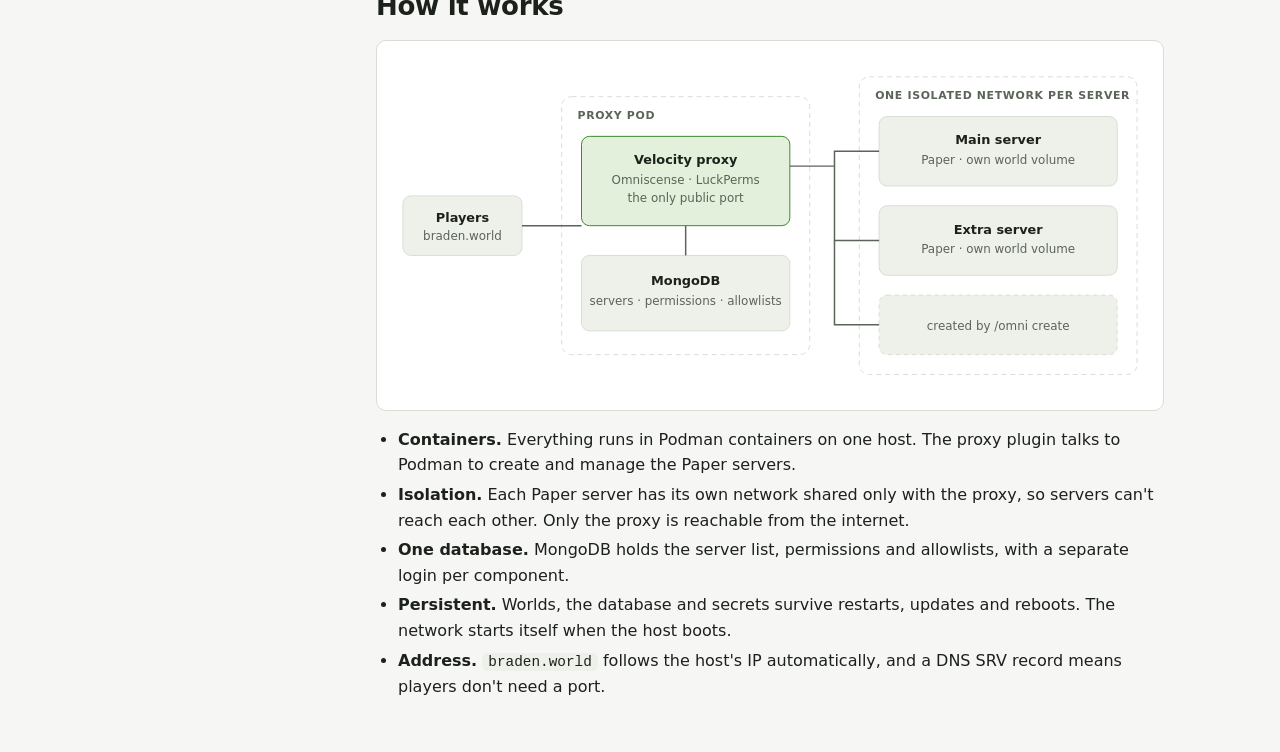
==== commit 522de987: "Staff can use every /omni command; admin is root Co-Authored-By: Claude Opus 5.5 <noreply@anthropic." ====
--- a/admin.html
+++ b/admin.html
@@ -124,8 +124,8 @@
             <tbody>
               <tr><td><code>default</code></td><td>Everyone, automatically</td><td>Homes (3), <code>/tpa</code>, <code>/back</code>, <code>/spawn</code>, <code>/warp</code>, messaging and mail, <code>/afk</code>, <code>/helpop</code> and other everyday commands</td></tr>
               <tr><td><code>superuser</code></td><td>Trusted players</td><td>Everything in default, plus: allowlist people (<code>omniscense.allowlist</code>), change game mode, <code>/tp</code> and <code>/tphere</code>, and 10 homes</td></tr>
-              <tr><td><code>staff</code></td><td>Moderators</td><td>Everything in superuser, plus: <code>/kick</code>, <code>/mute</code>, <code>/tempban</code>, <code>/ban</code>, <code>/unban</code>, jails, <code>/invsee</code>, <code>/whois</code>, CoreProtect inspect, lookup, rollback and restore, and receiving <code>/helpop</code> messages</td></tr>
-              <tr><td><code>admin</code></td><td>Owners</td><td>Every command on every server (<code>*</code>), including server management and turning allowlists on and off</td></tr>
+              <tr><td><code>staff</code></td><td>Moderators</td><td>Everything in superuser, plus: every <code>/omni</code> command (create, start, stop and remove servers; turn allowlists on and off), <code>/kick</code>, <code>/mute</code>, <code>/tempban</code>, <code>/ban</code>, <code>/unban</code>, jails, <code>/invsee</code>, <code>/whois</code>, CoreProtect inspect, lookup, rollback and restore, and receiving <code>/helpop</code> messages</td></tr>
+              <tr><td><code>admin</code></td><td>Braden (root)</td><td>Every command on every server (<code>*</code>), including LuckPerms itself</td></tr>
             </tbody>
           </table>
         </div>
@@ -319,7 +319,7 @@
 
       <section id="servers">
         <h2>Managing servers</h2>
-        <p><code>/omni</code> is short for <code>/omniscense</code>. All of these need <code>omniscense.admin</code>.</p>
+        <p><code>/omni</code> is short for <code>/omniscense</code>. All of these need <code>omniscense.admin</code>, which the <code>staff</code> role has.</p>
         <div class="table-wrap">
           <table>
             <thead><tr><th>Command</th><th>What it does</th></tr></thead>
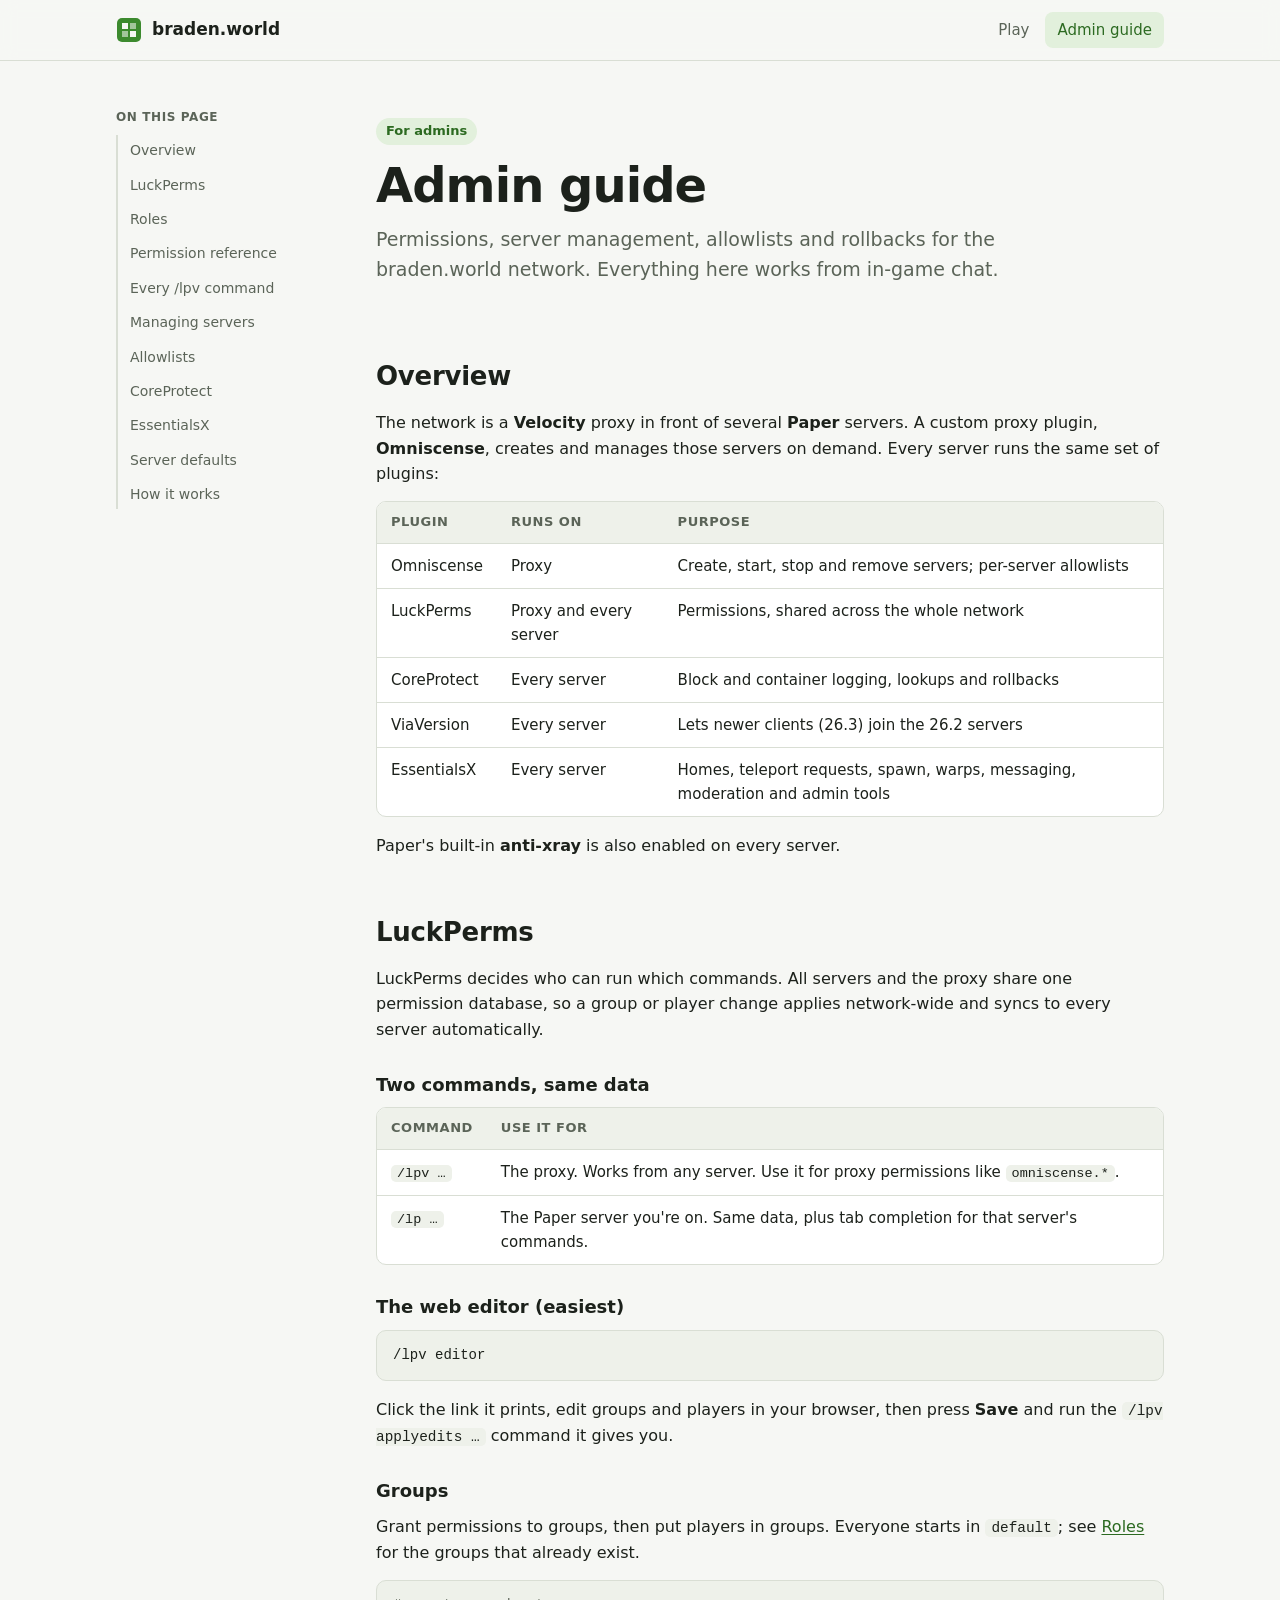
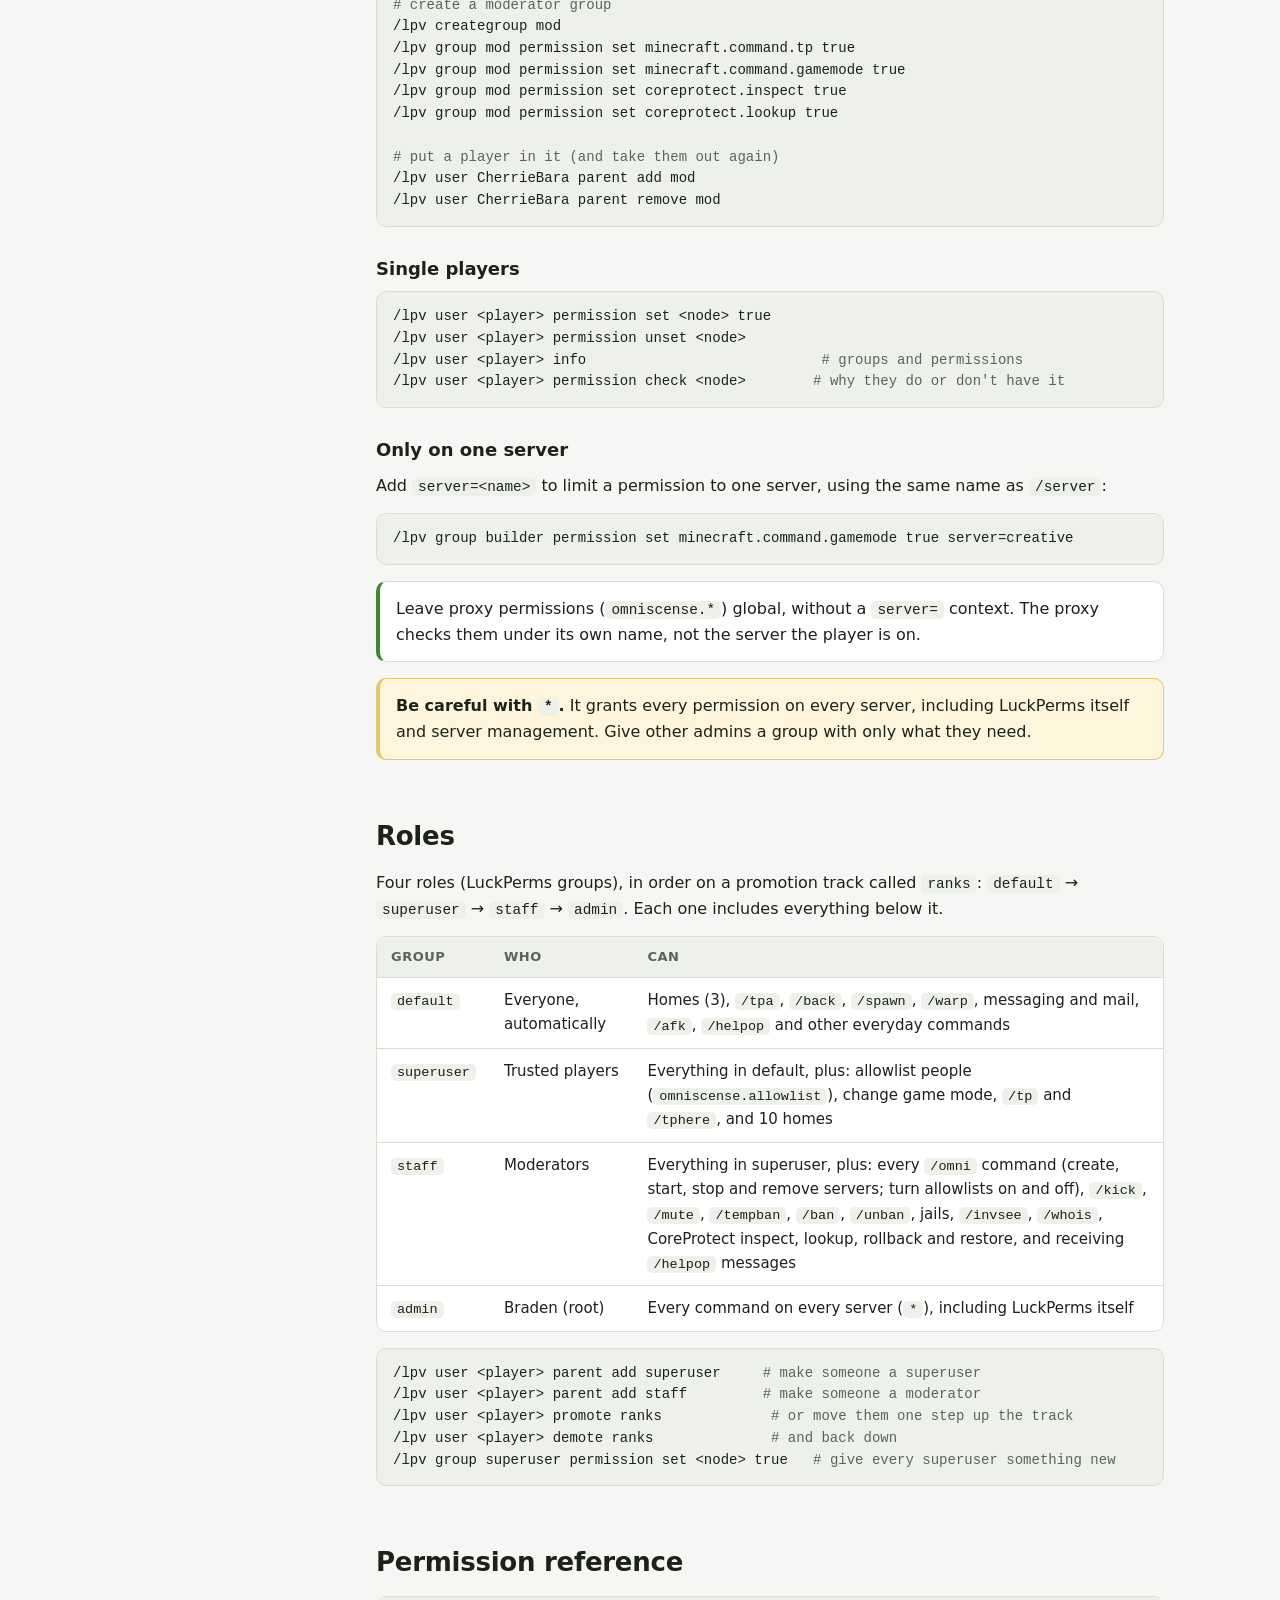
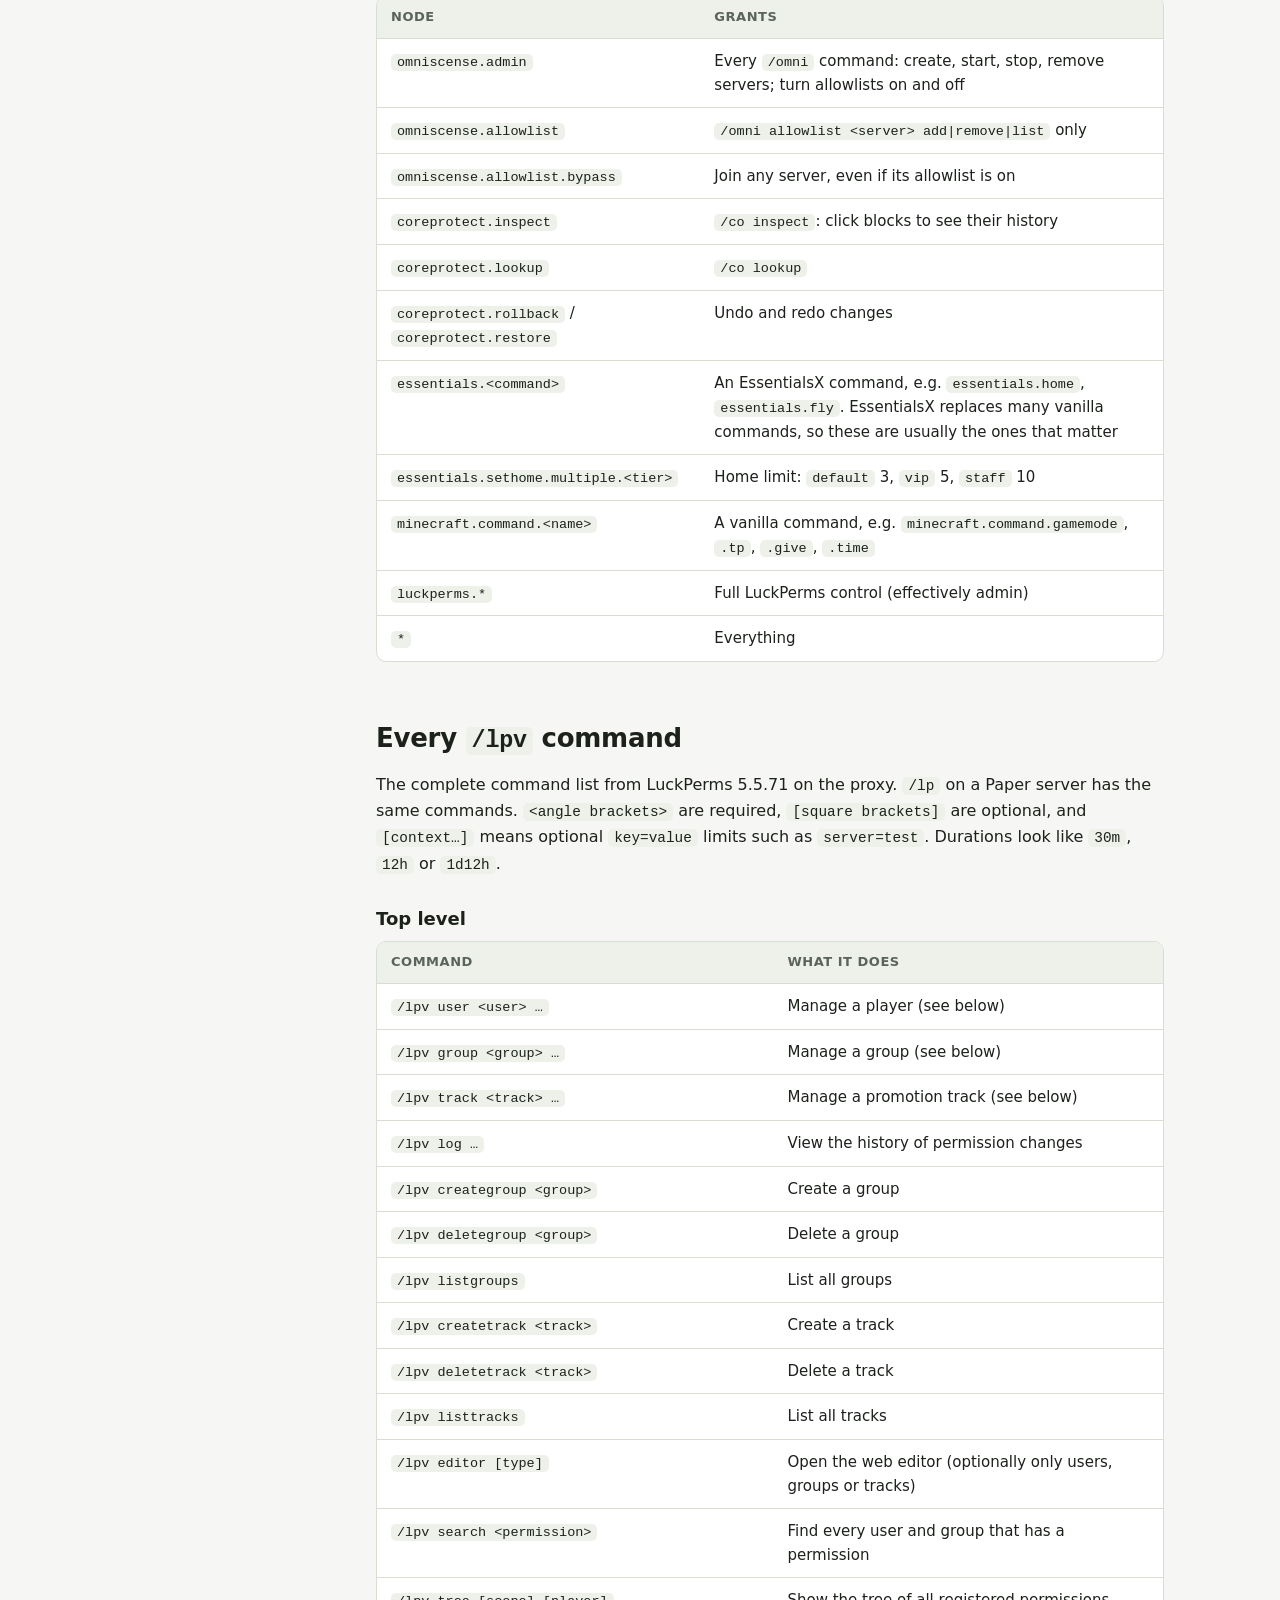
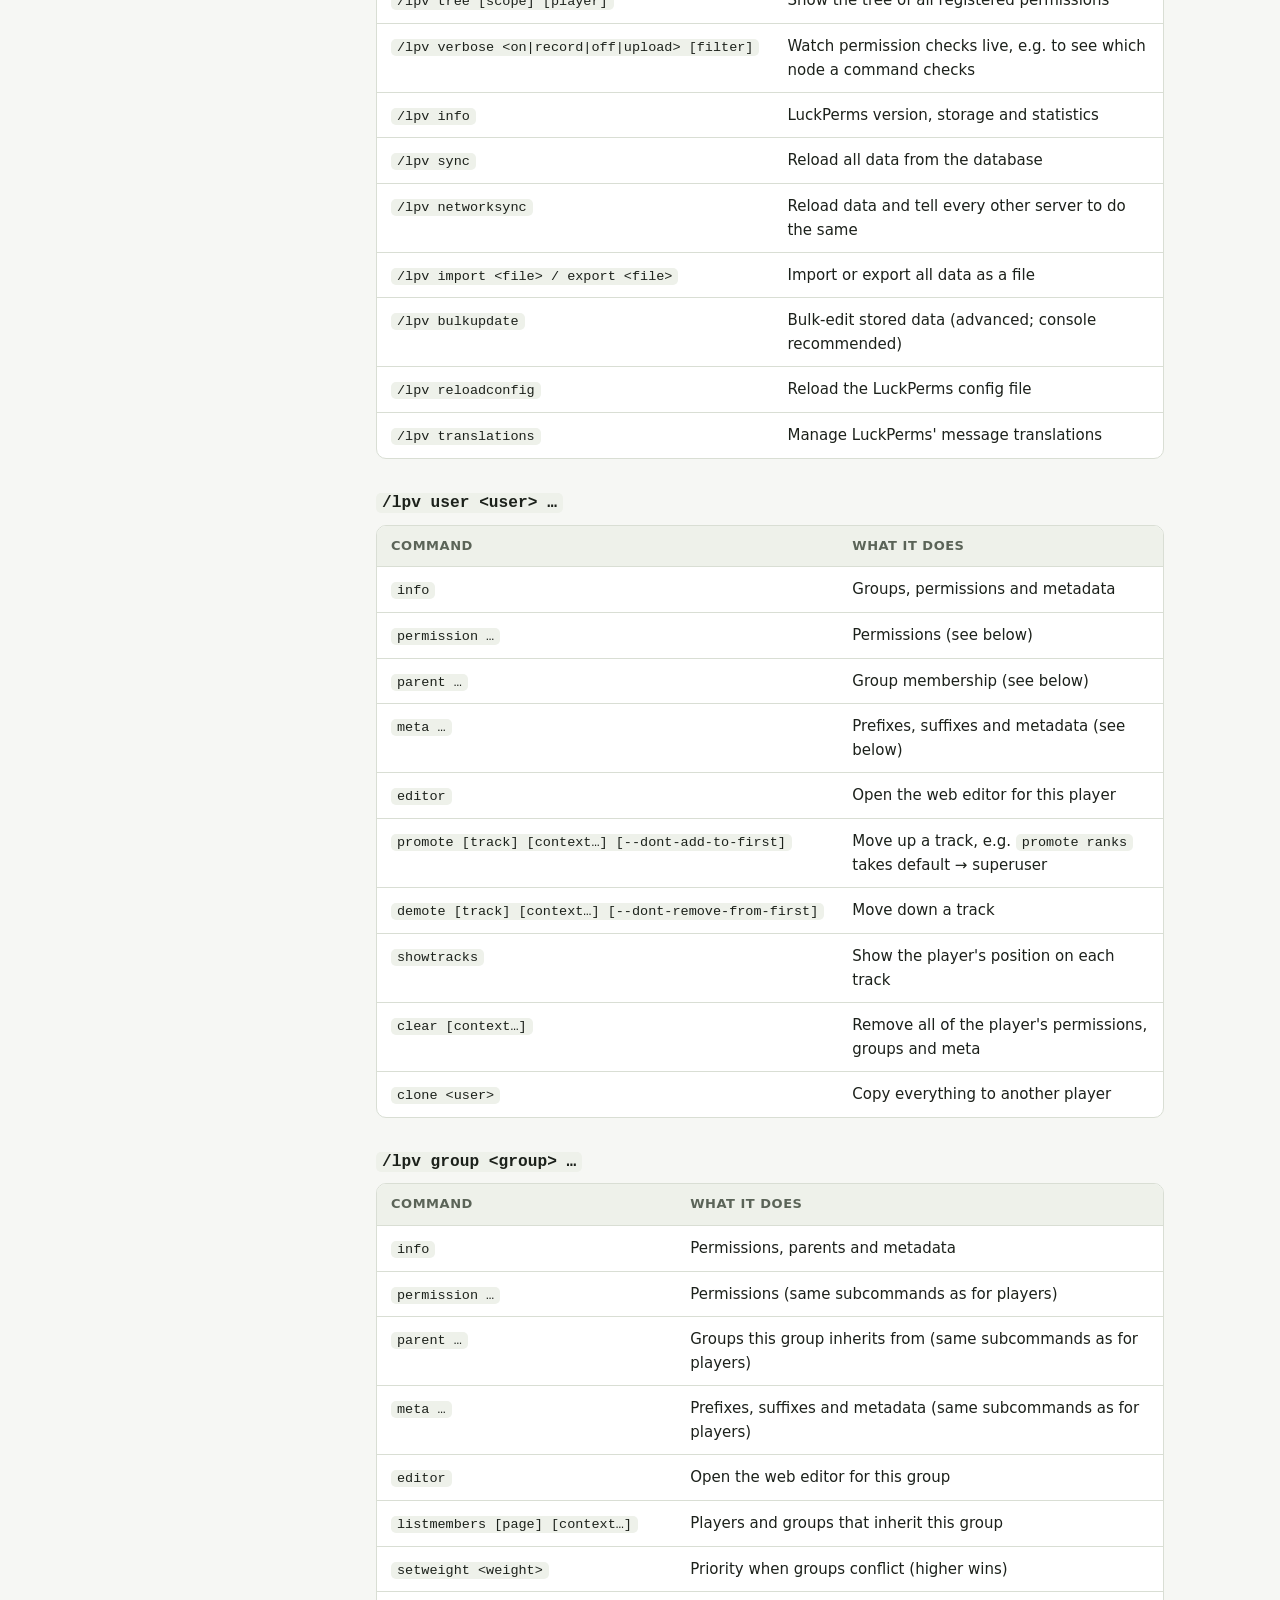
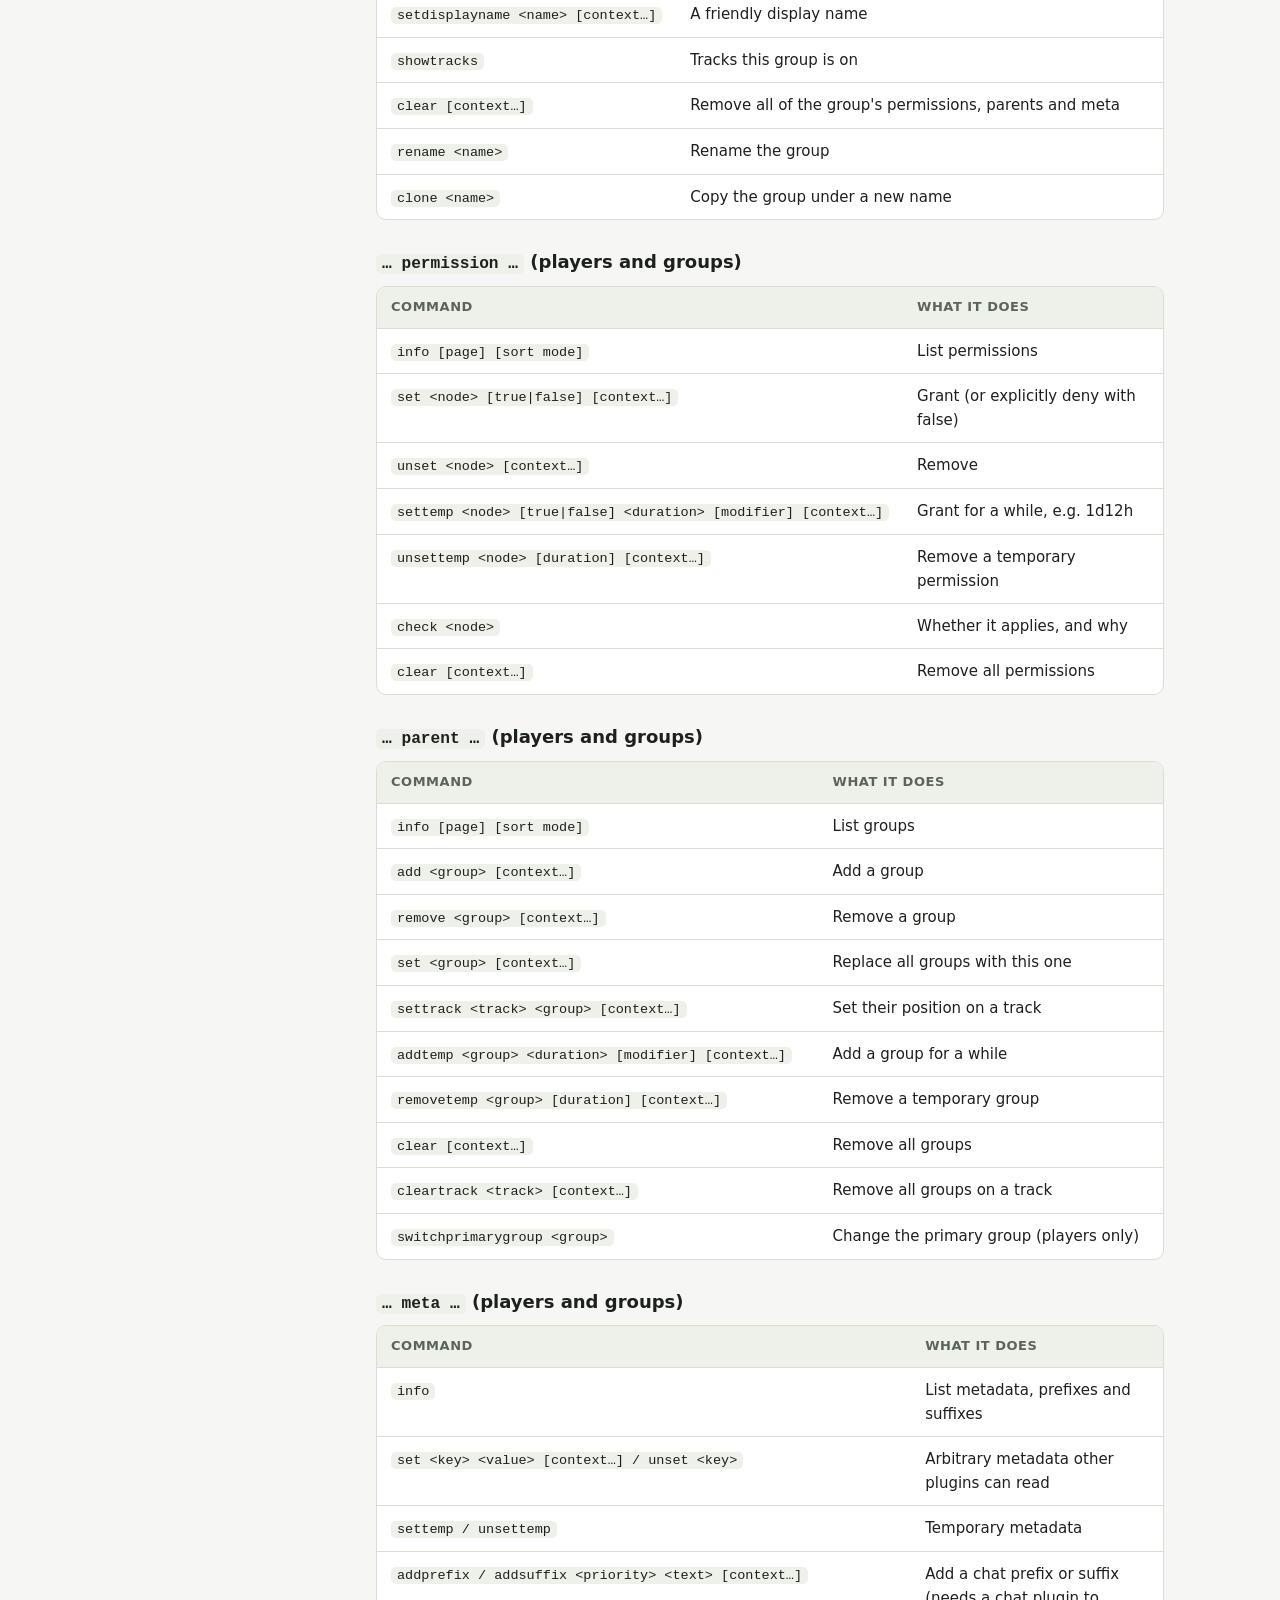
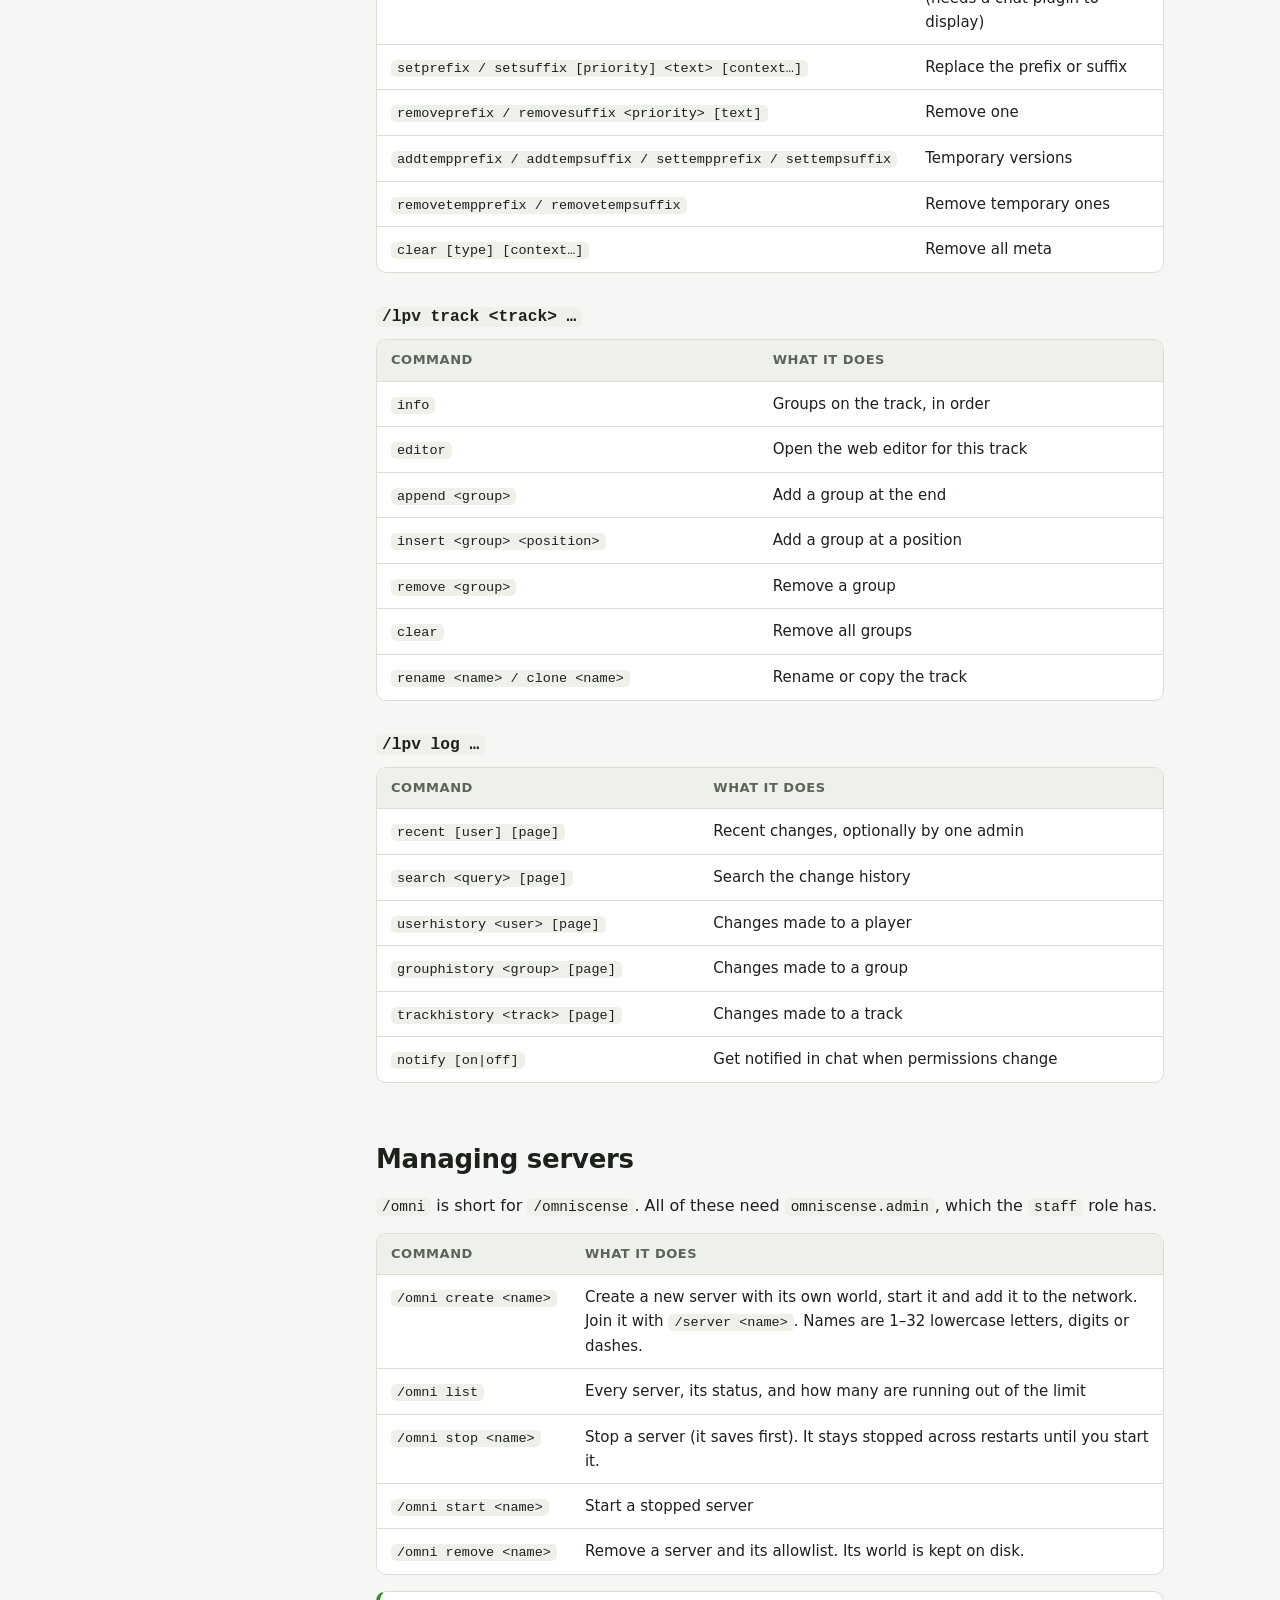
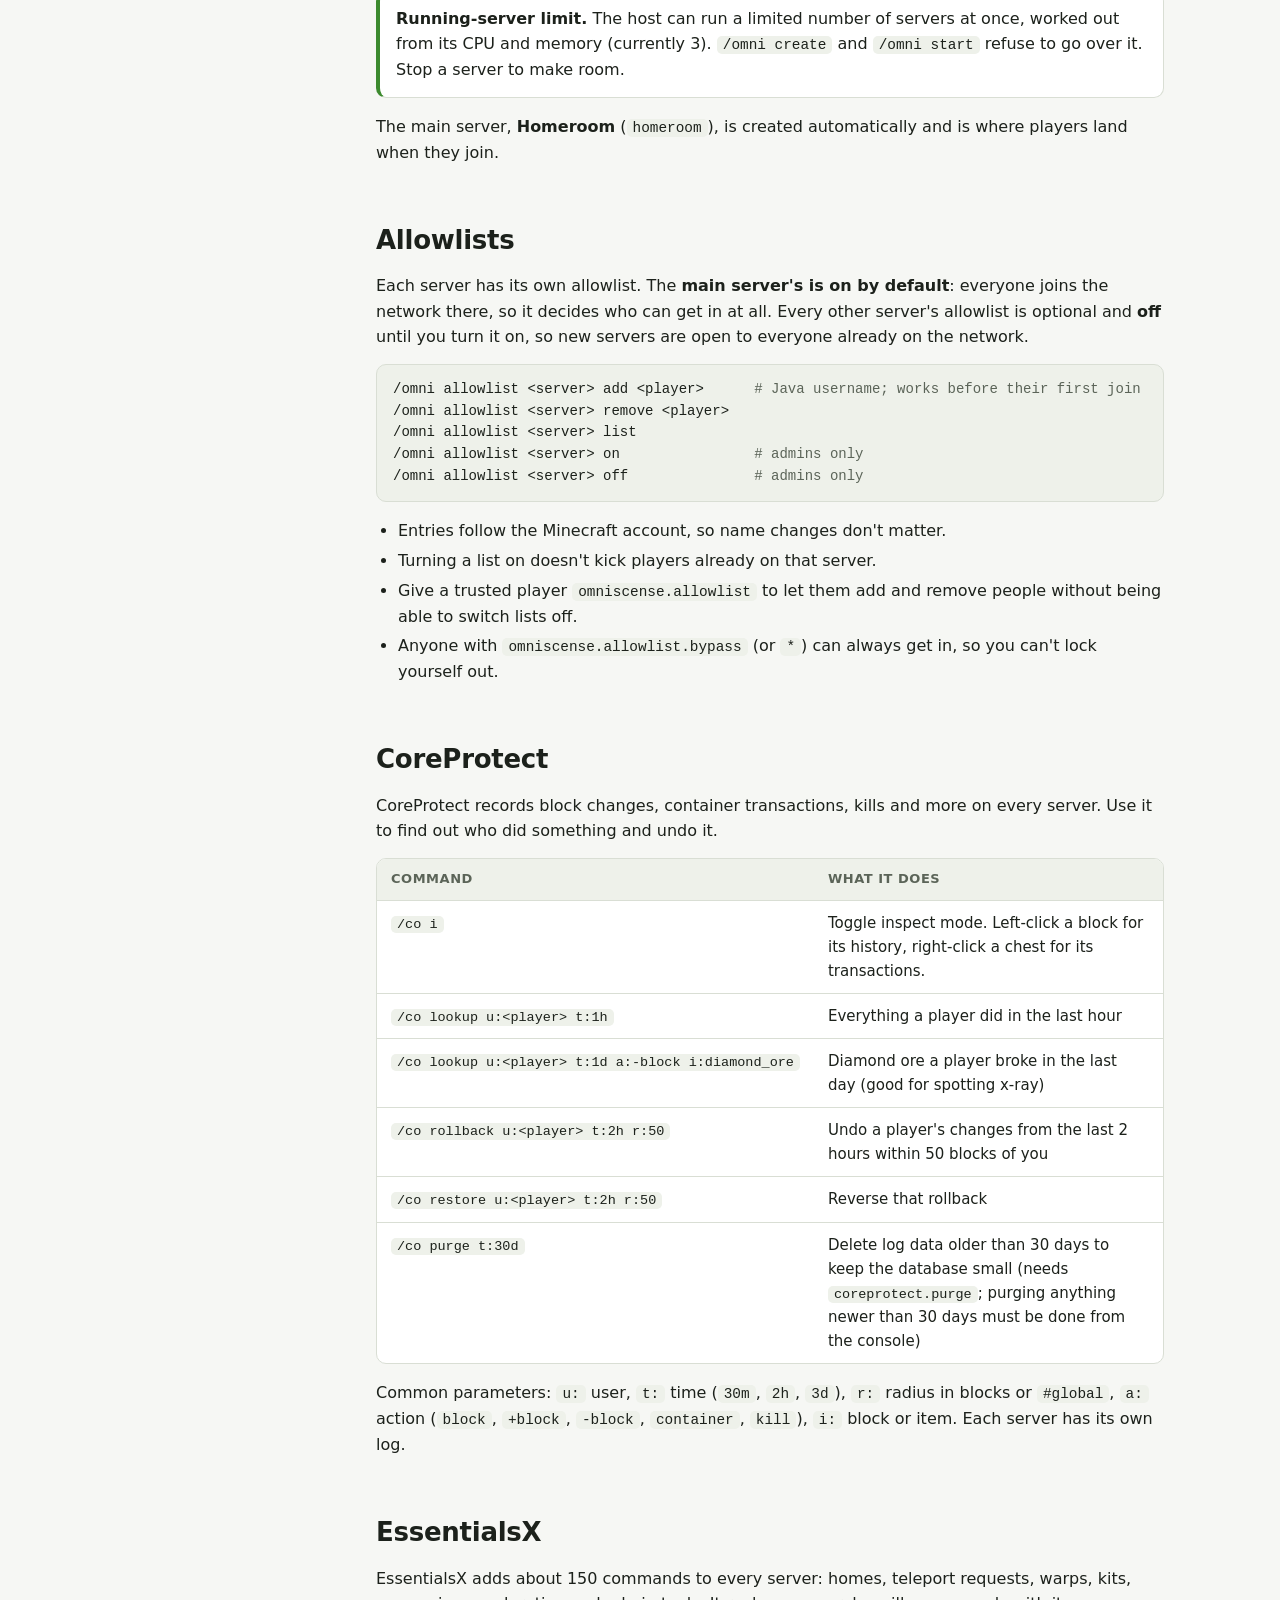
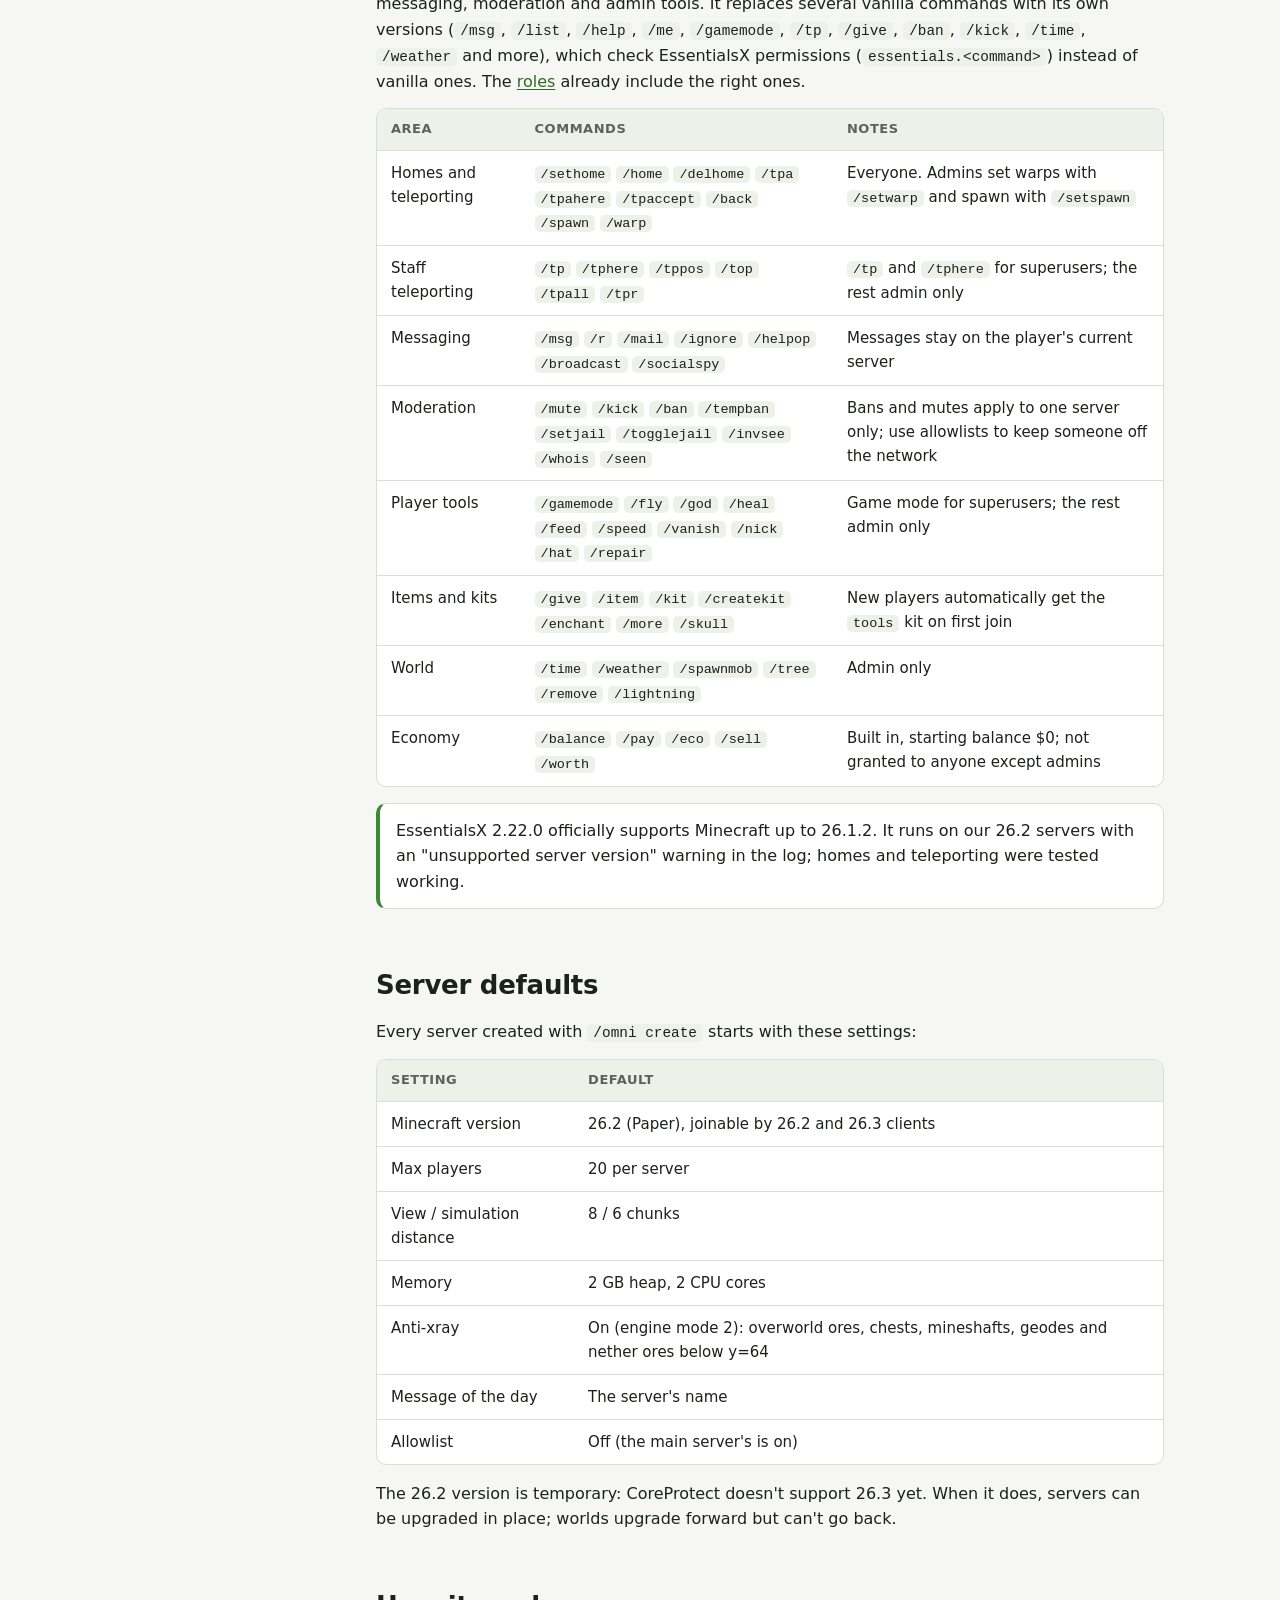
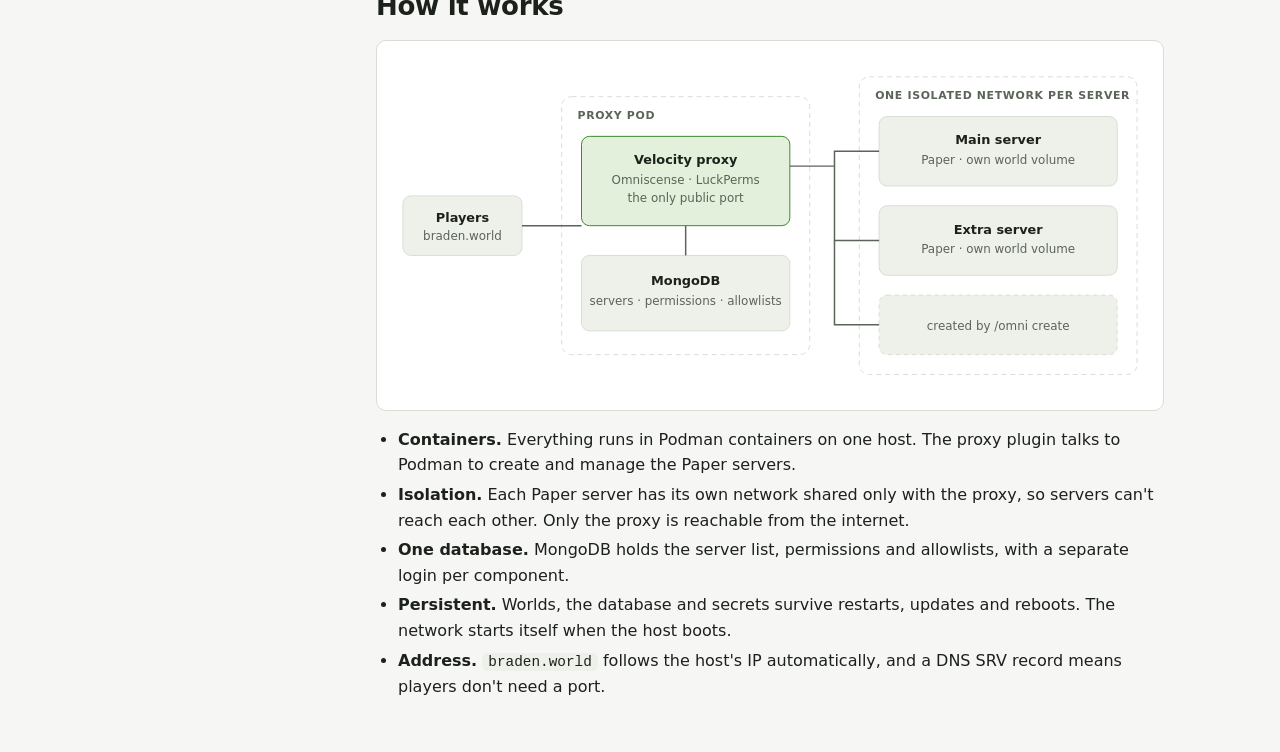
==== commit a3b4357c: "Rename the main server to Homeroom Co-Authored-By: Claude Opus 5.5 <noreply@anthropic.com>" ====
--- a/admin.html
+++ b/admin.html
@@ -335,7 +335,7 @@
         <div class="note">
           <p><strong>Running-server limit.</strong> The host can run a limited number of servers at once, worked out from its CPU and memory (currently 3). <code>/omni create</code> and <code>/omni start</code> refuse to go over it. Stop a server to make room.</p>
         </div>
-        <p>The main server (<code>baseline-minecraft-server</code>) is created automatically and is where players land when they join.</p>
+        <p>The main server, <strong>Homeroom</strong> (<code>homeroom</code>), is created automatically and is where players land when they join.</p>
       </section>
 
       <section id="allowlists">
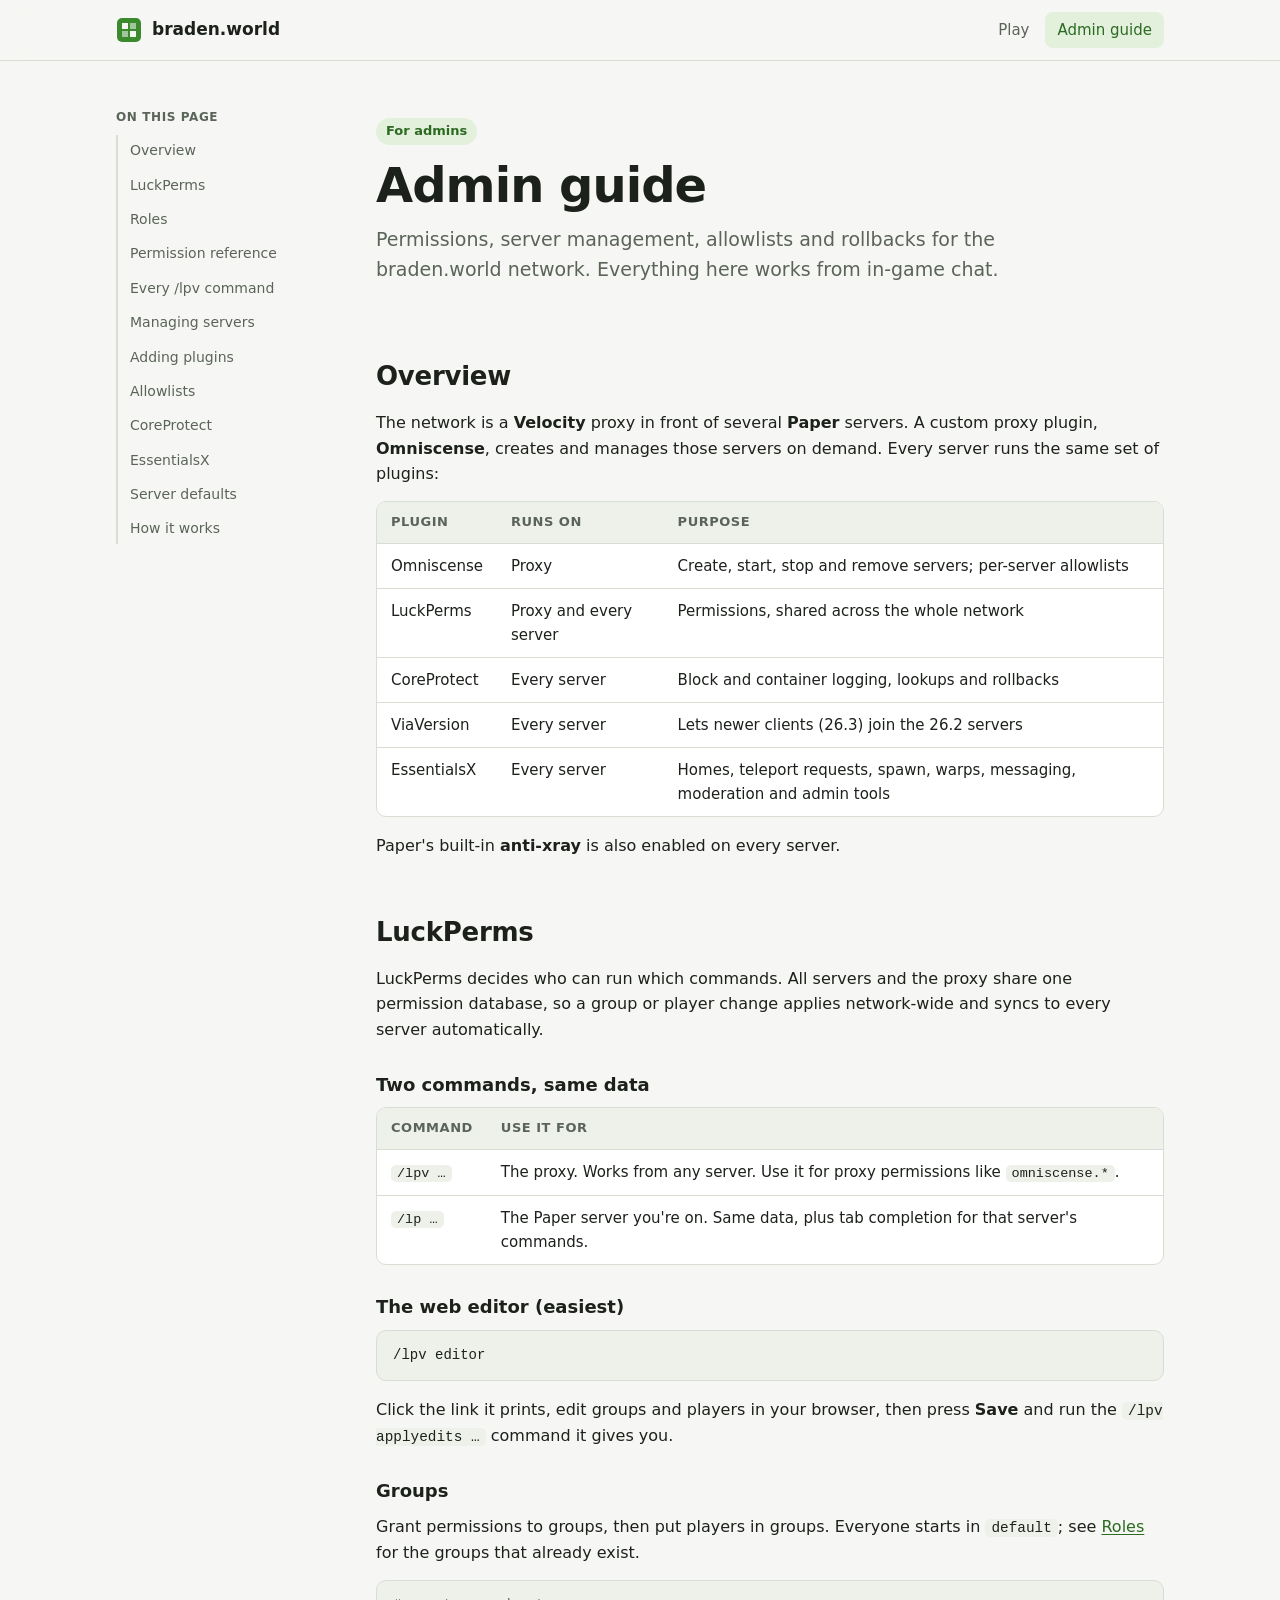
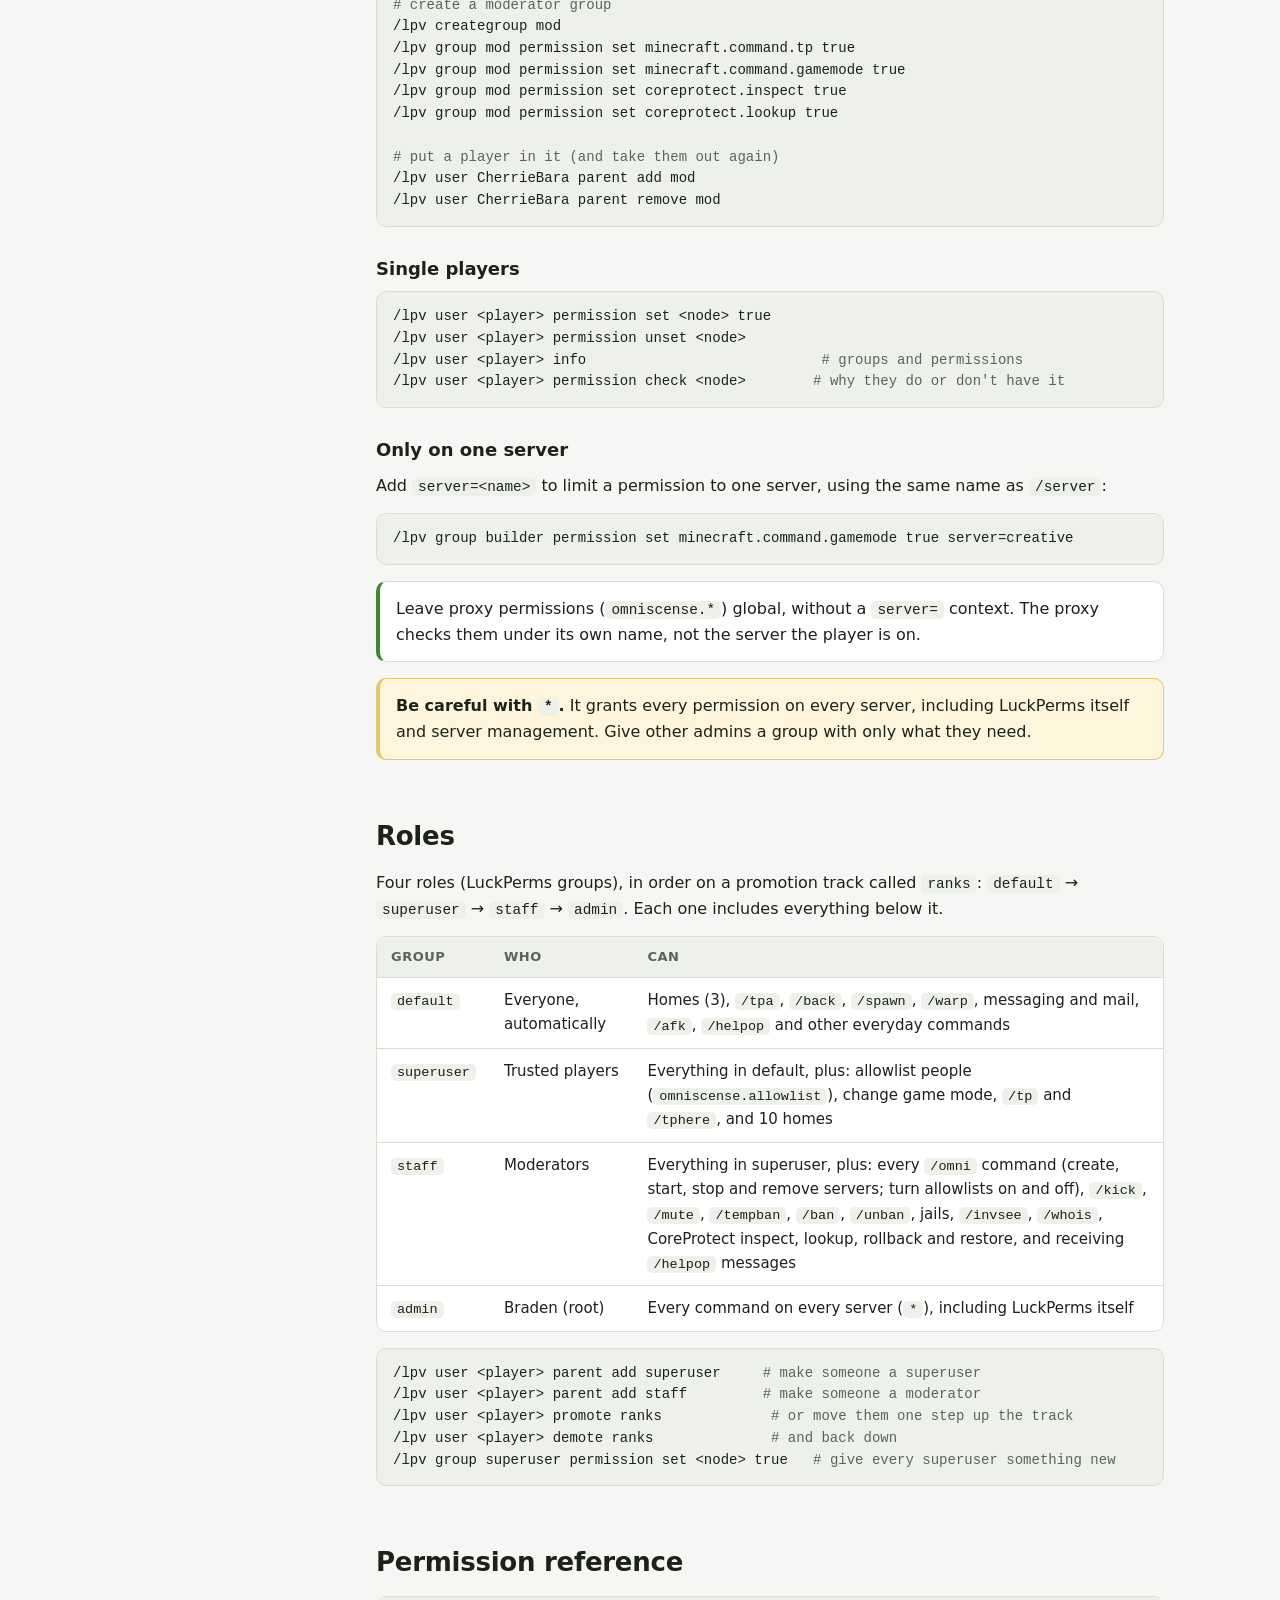
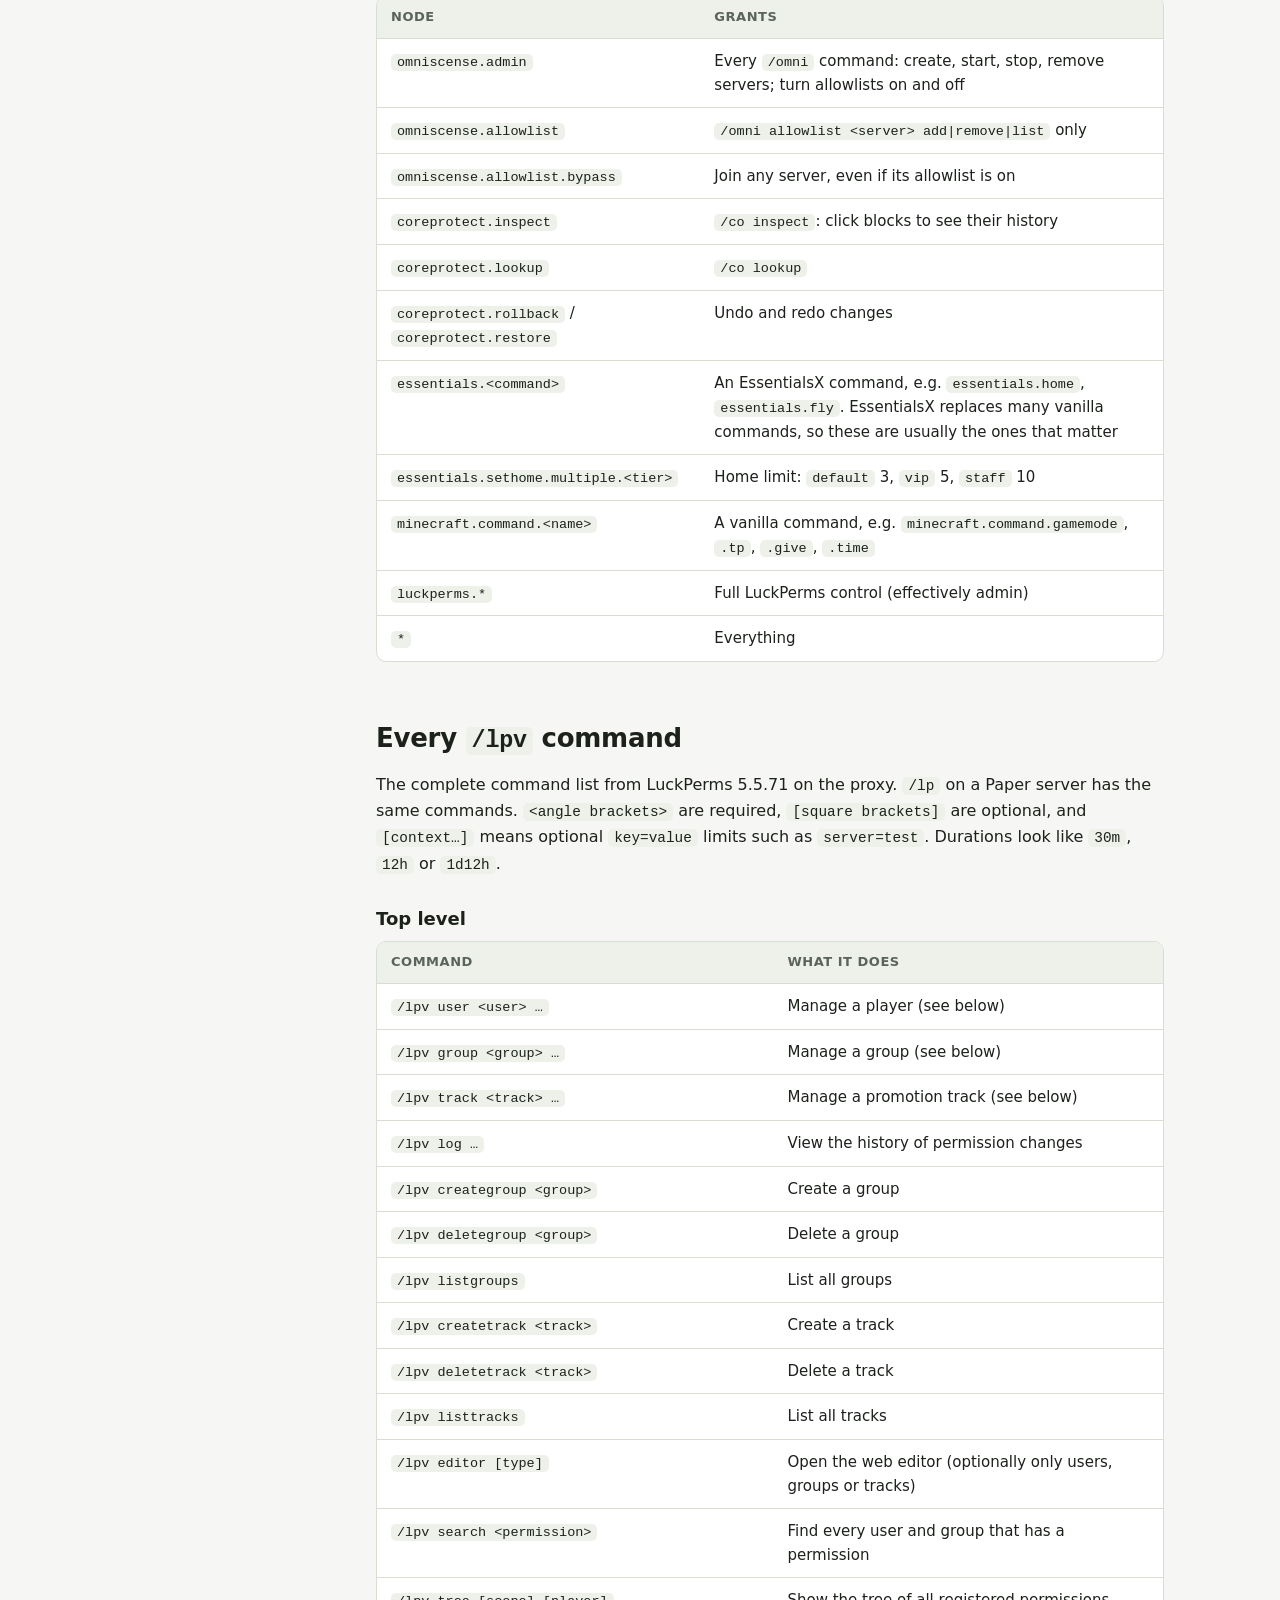
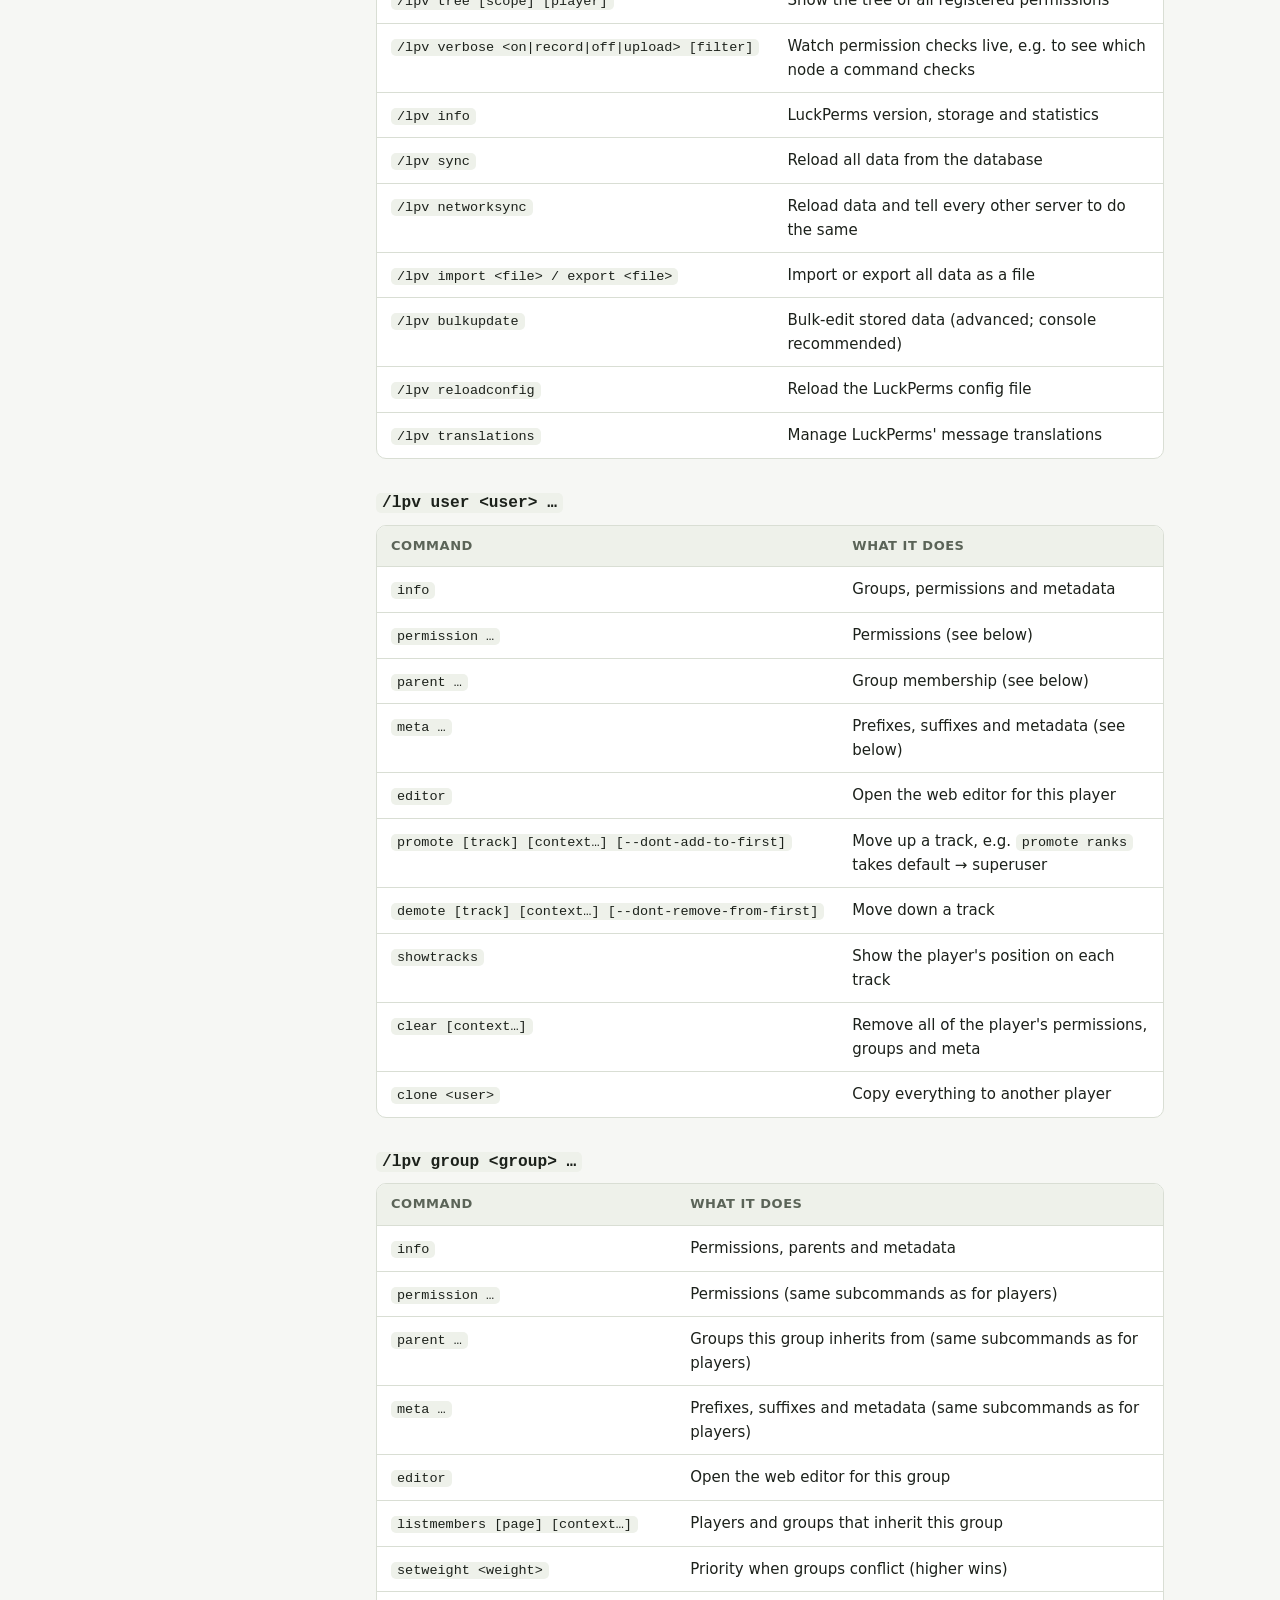
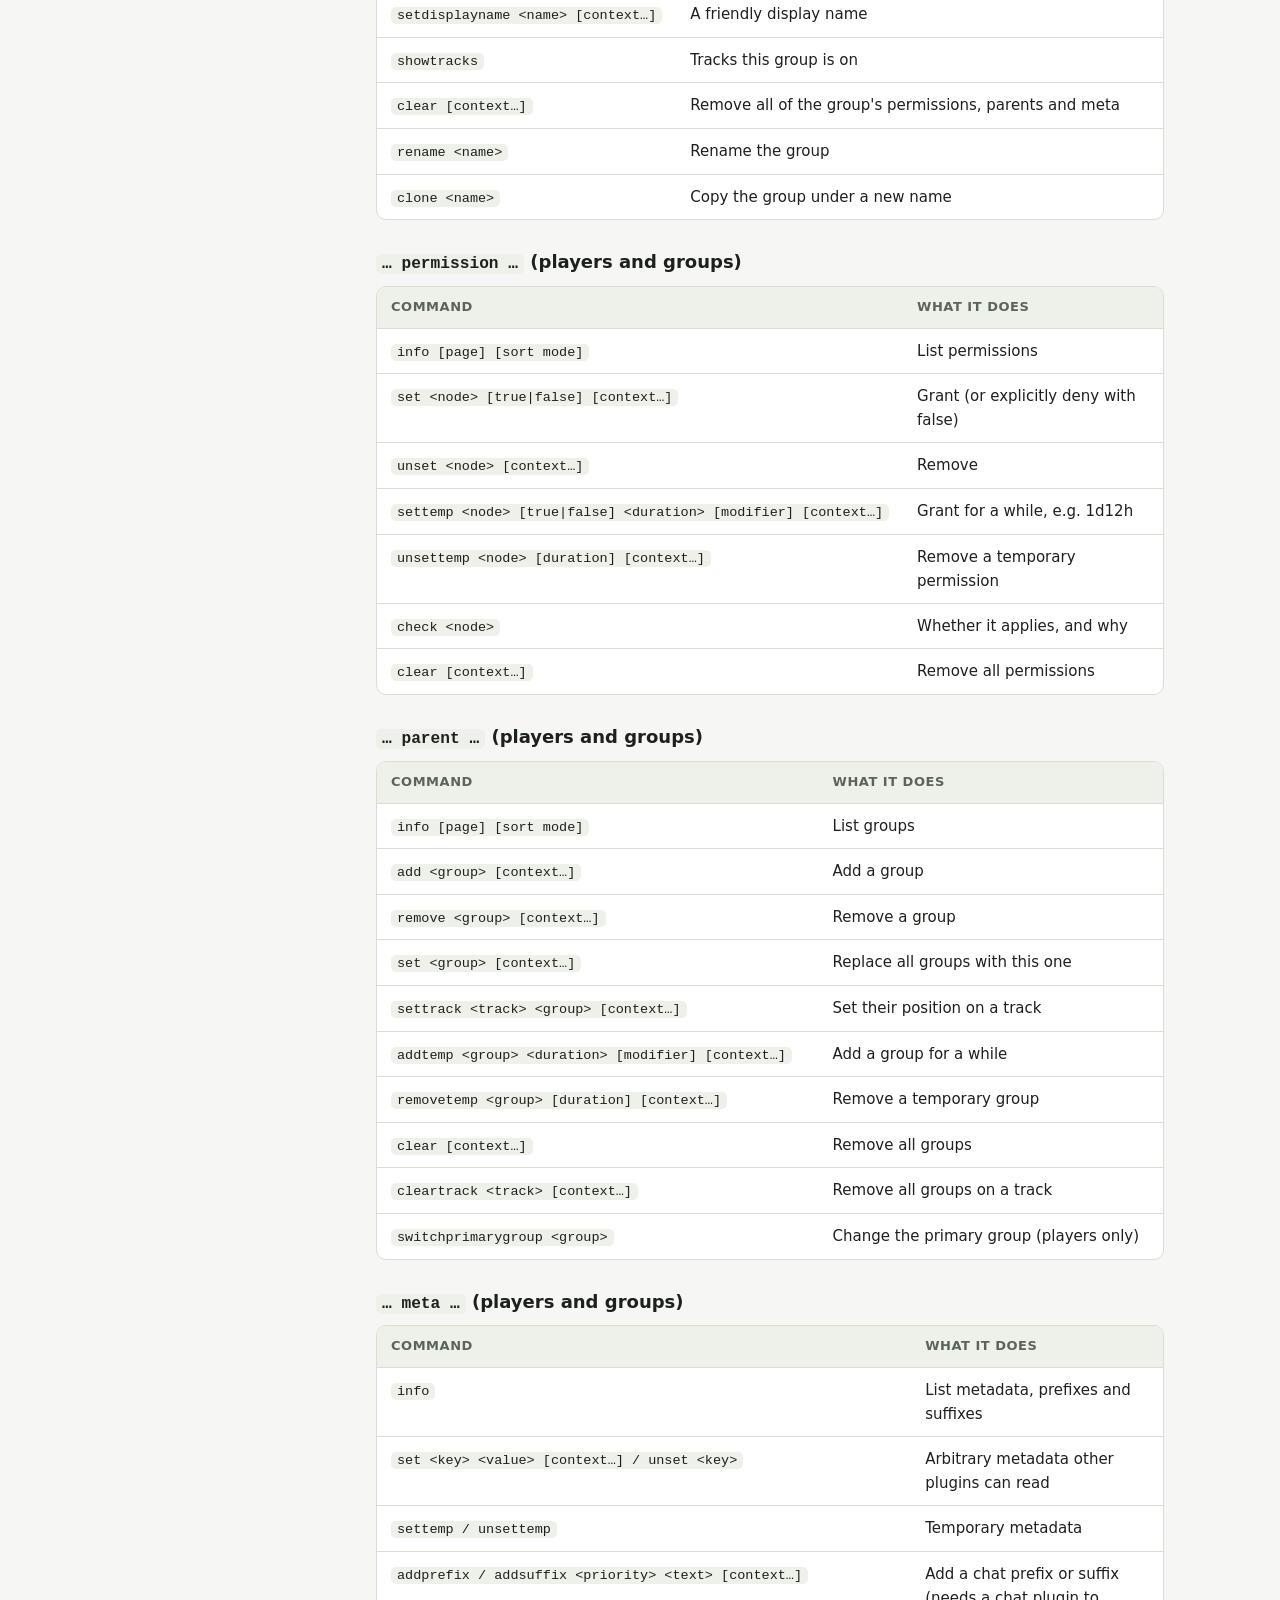
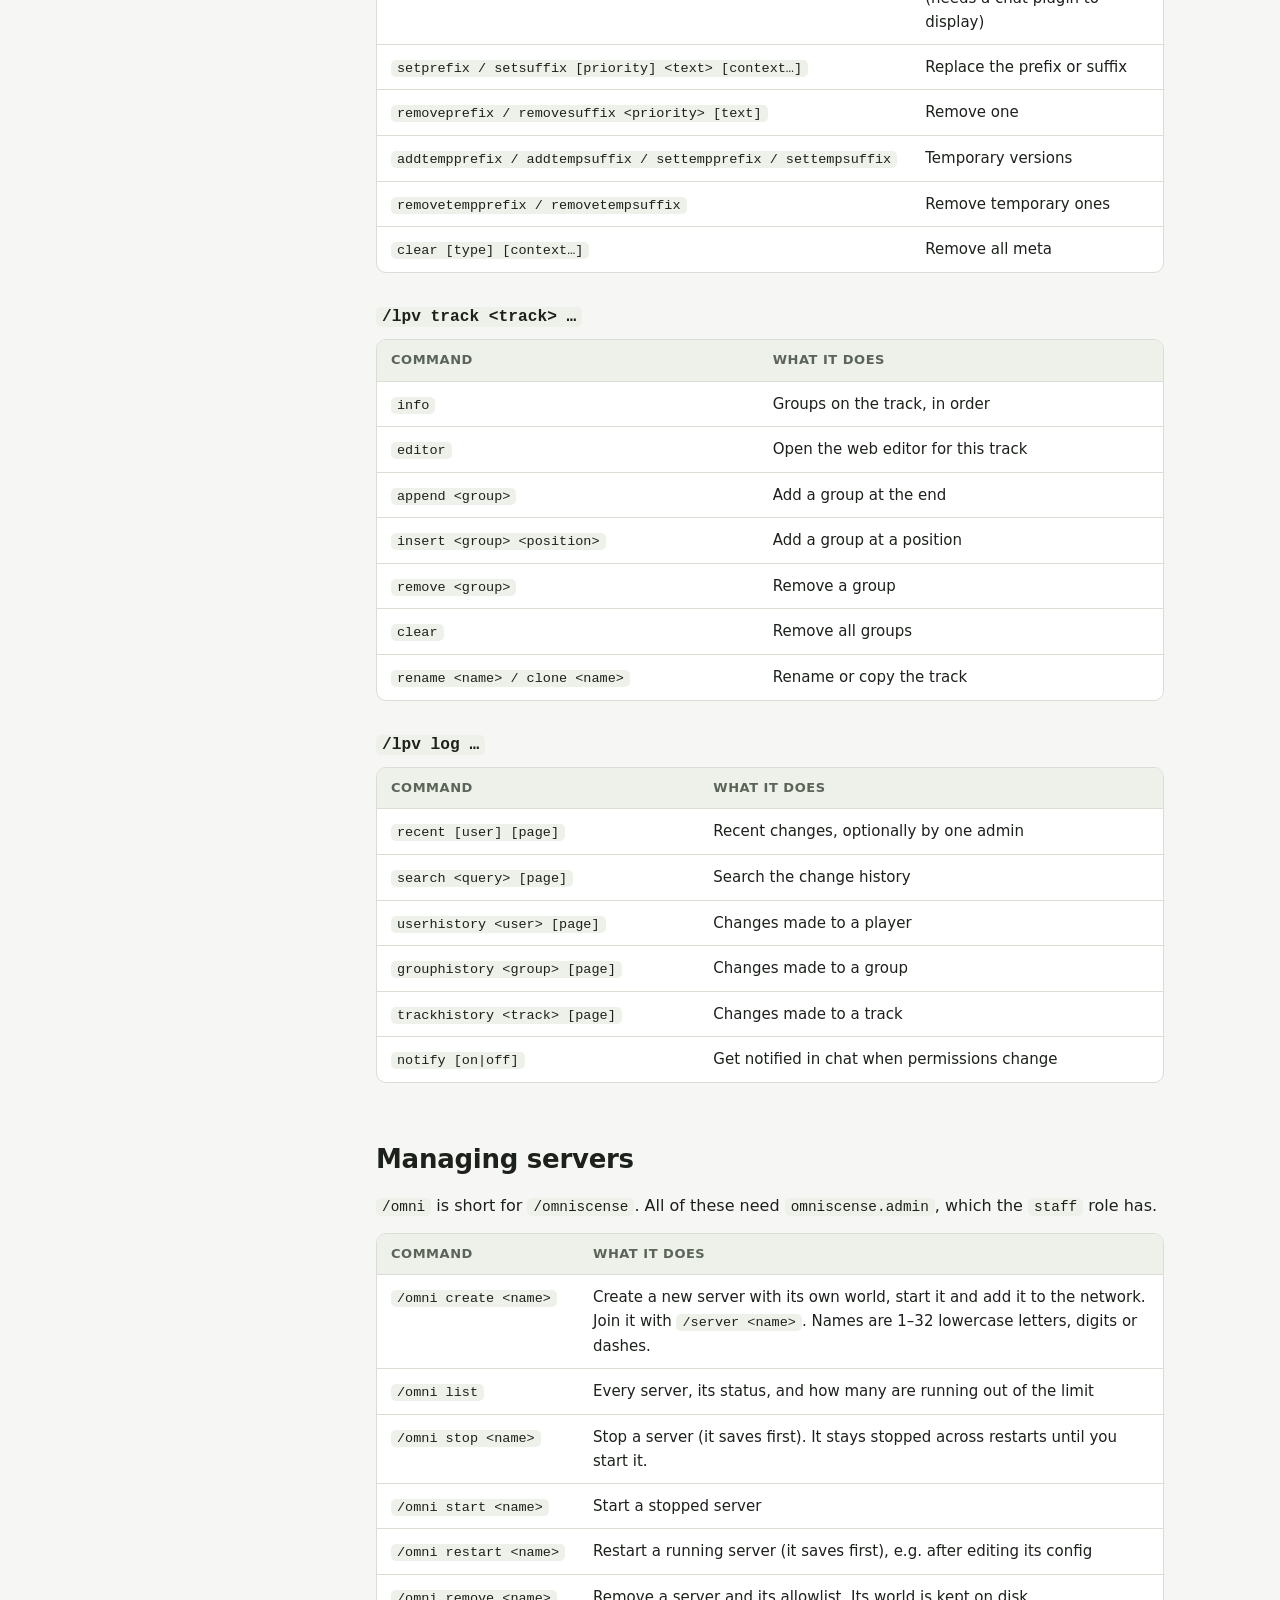
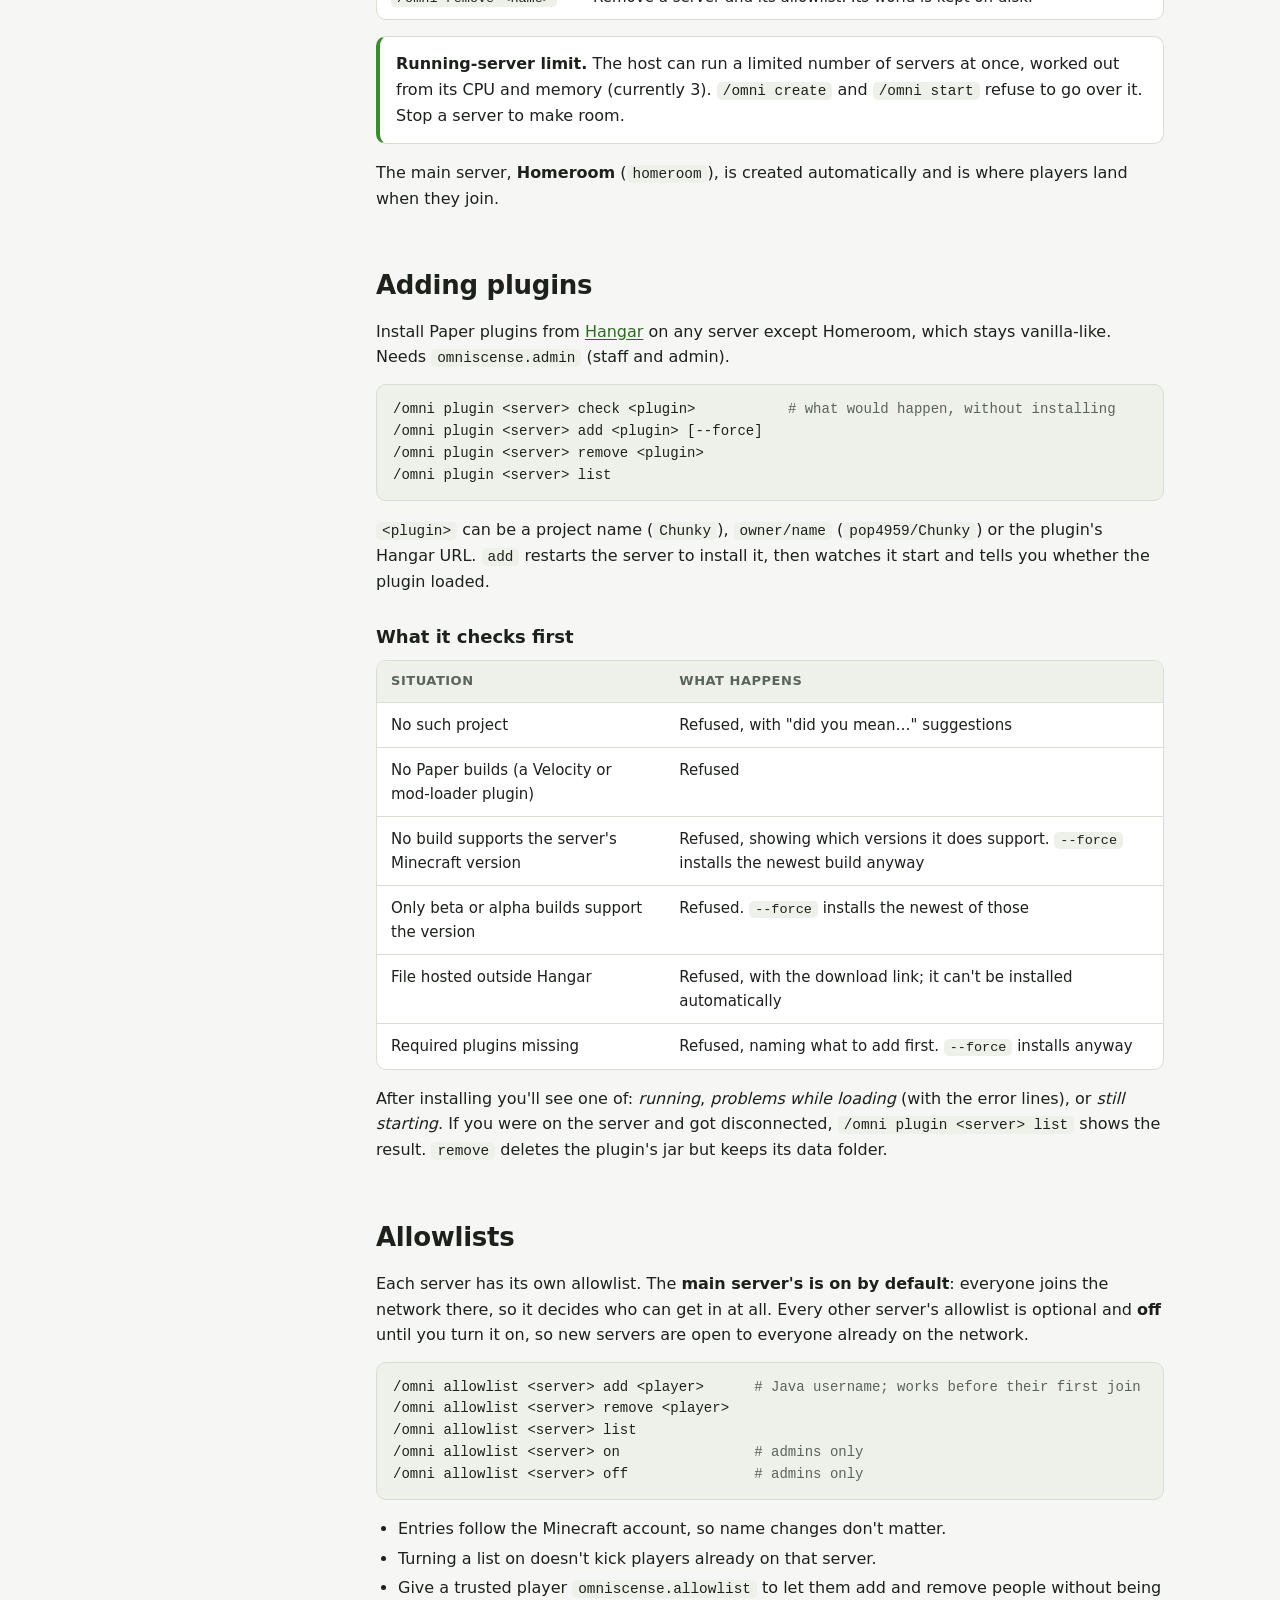
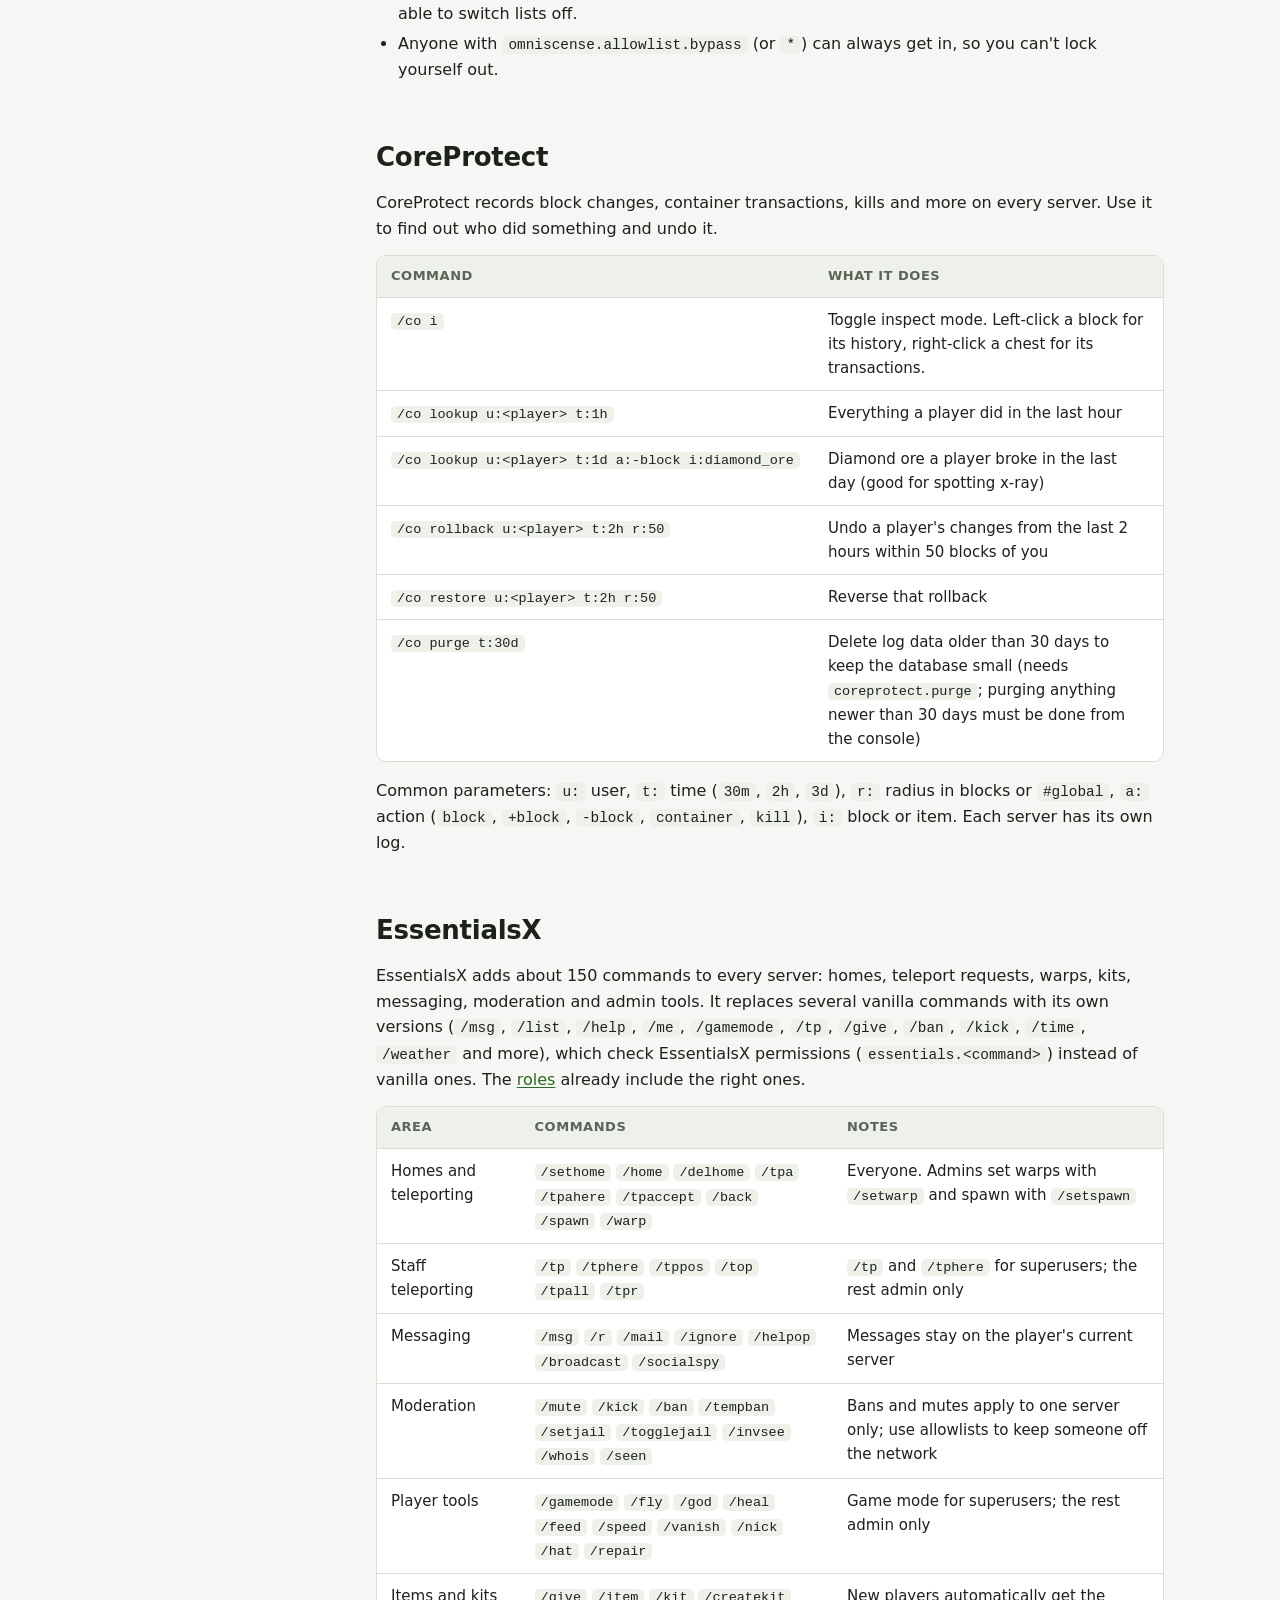
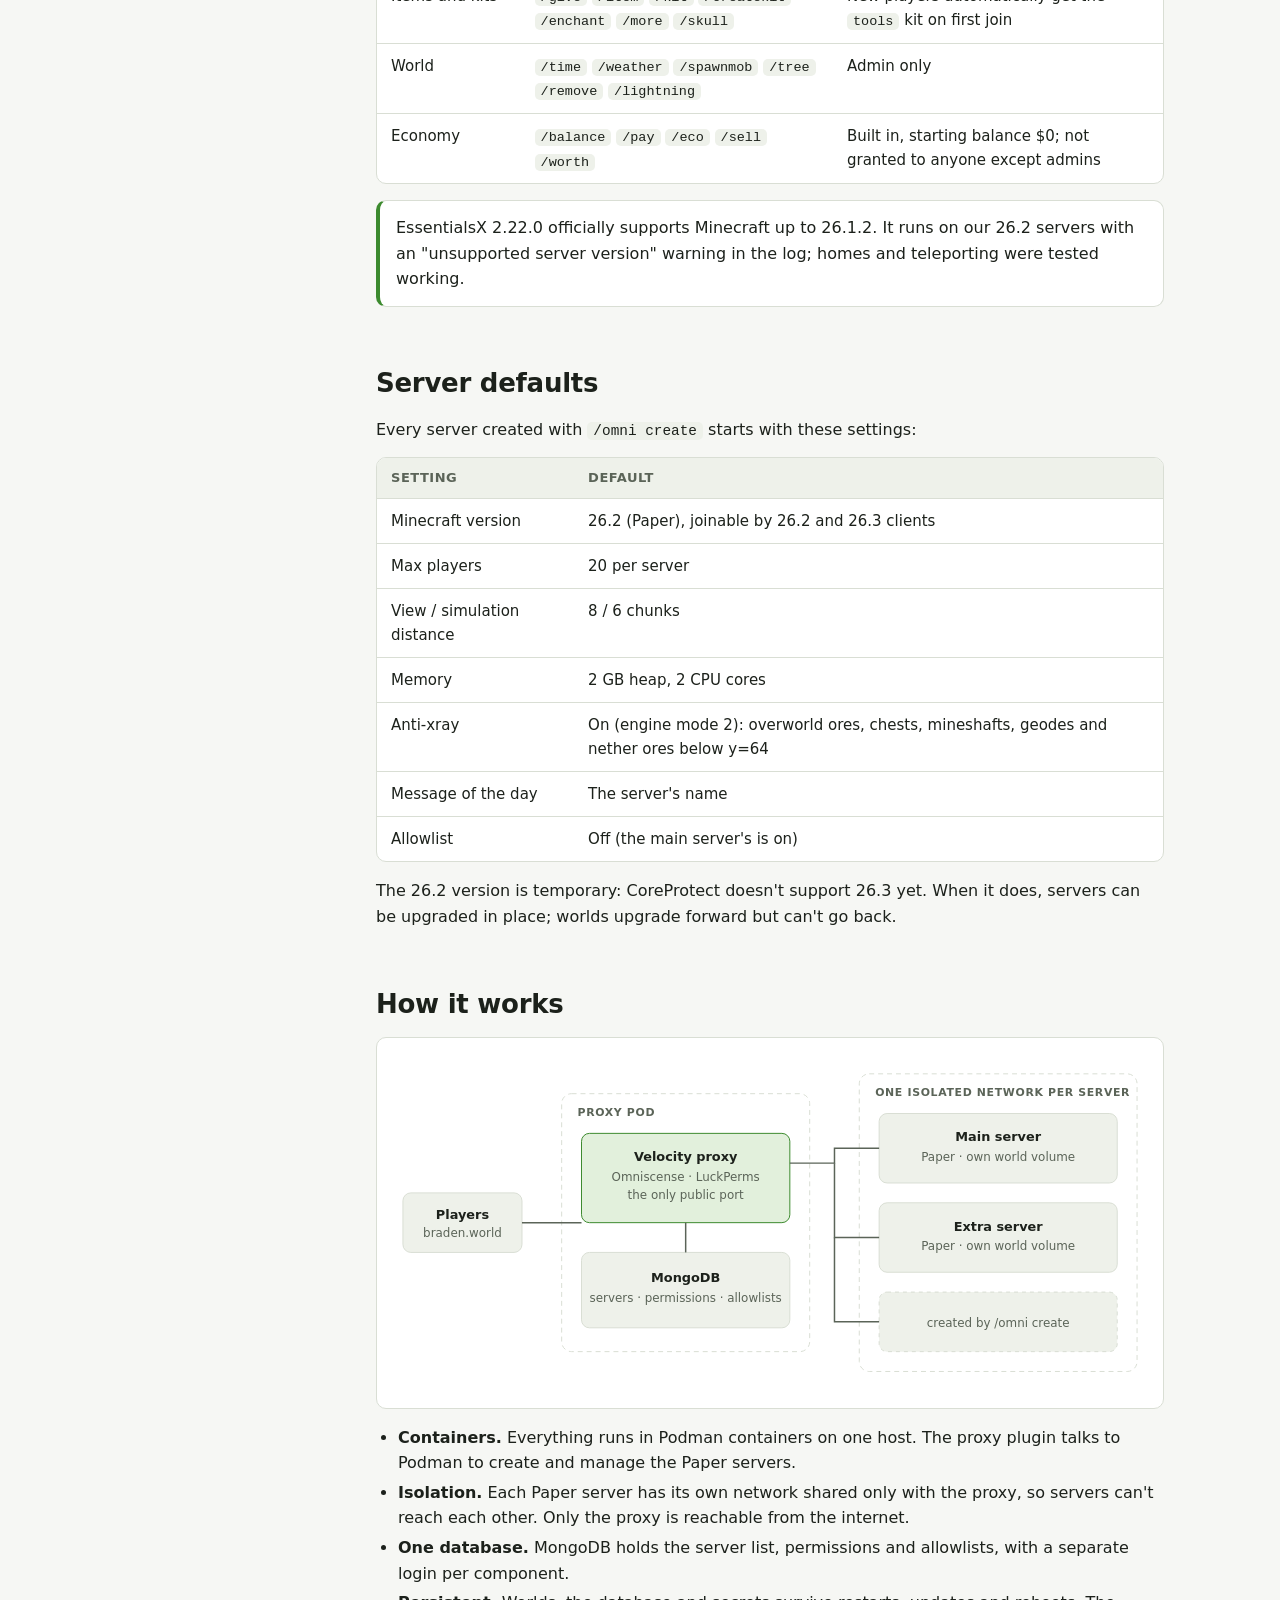
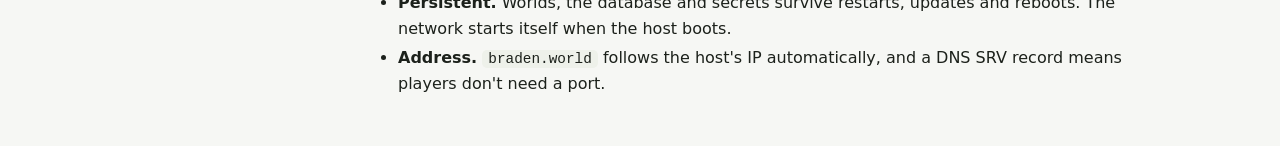
==== commit c6f8cad0: "Document /omni plugin and /omni restart Co-Authored-By: Claude Opus 5.5 <noreply@anthropic.com>" ====
--- a/admin.html
+++ b/admin.html
@@ -32,6 +32,7 @@
         <li><a href="#permissions">Permission reference</a></li>
         <li><a href="#lpv-reference">Every /lpv command</a></li>
         <li><a href="#servers">Managing servers</a></li>
+        <li><a href="#plugins">Adding plugins</a></li>
         <li><a href="#allowlists">Allowlists</a></li>
         <li><a href="#coreprotect">CoreProtect</a></li>
         <li><a href="#essentials">EssentialsX</a></li>
@@ -328,6 +329,7 @@
               <tr><td><code>/omni list</code></td><td>Every server, its status, and how many are running out of the limit</td></tr>
               <tr><td><code>/omni stop &lt;name&gt;</code></td><td>Stop a server (it saves first). It stays stopped across restarts until you start it.</td></tr>
               <tr><td><code>/omni start &lt;name&gt;</code></td><td>Start a stopped server</td></tr>
+              <tr><td><code>/omni restart &lt;name&gt;</code></td><td>Restart a running server (it saves first), e.g. after editing its config</td></tr>
               <tr><td><code>/omni remove &lt;name&gt;</code></td><td>Remove a server and its allowlist. Its world is kept on disk.</td></tr>
             </tbody>
           </table>
@@ -336,6 +338,31 @@
           <p><strong>Running-server limit.</strong> The host can run a limited number of servers at once, worked out from its CPU and memory (currently 3). <code>/omni create</code> and <code>/omni start</code> refuse to go over it. Stop a server to make room.</p>
         </div>
         <p>The main server, <strong>Homeroom</strong> (<code>homeroom</code>), is created automatically and is where players land when they join.</p>
+      </section>
+
+      <section id="plugins">
+        <h2>Adding plugins</h2>
+        <p>Install Paper plugins from <a href="https://hangar.papermc.io" rel="noopener">Hangar</a> on any server except Homeroom, which stays vanilla-like. Needs <code>omniscense.admin</code> (staff and admin).</p>
+        <pre><code>/omni plugin &lt;server&gt; check &lt;plugin&gt;           <span class="c"># what would happen, without installing</span>
+/omni plugin &lt;server&gt; add &lt;plugin&gt; [--force]
+/omni plugin &lt;server&gt; remove &lt;plugin&gt;
+/omni plugin &lt;server&gt; list</code></pre>
+        <p><code>&lt;plugin&gt;</code> can be a project name (<code>Chunky</code>), <code>owner/name</code> (<code>pop4959/Chunky</code>) or the plugin's Hangar URL. <code>add</code> restarts the server to install it, then watches it start and tells you whether the plugin loaded.</p>
+        <h3>What it checks first</h3>
+        <div class="table-wrap">
+          <table>
+            <thead><tr><th>Situation</th><th>What happens</th></tr></thead>
+            <tbody>
+              <tr><td>No such project</td><td>Refused, with "did you mean…" suggestions</td></tr>
+              <tr><td>No Paper builds (a Velocity or mod-loader plugin)</td><td>Refused</td></tr>
+              <tr><td>No build supports the server's Minecraft version</td><td>Refused, showing which versions it does support. <code>--force</code> installs the newest build anyway</td></tr>
+              <tr><td>Only beta or alpha builds support the version</td><td>Refused. <code>--force</code> installs the newest of those</td></tr>
+              <tr><td>File hosted outside Hangar</td><td>Refused, with the download link; it can't be installed automatically</td></tr>
+              <tr><td>Required plugins missing</td><td>Refused, naming what to add first. <code>--force</code> installs anyway</td></tr>
+            </tbody>
+          </table>
+        </div>
+        <p>After installing you'll see one of: <em>running</em>, <em>problems while loading</em> (with the error lines), or <em>still starting</em>. If you were on the server and got disconnected, <code>/omni plugin &lt;server&gt; list</code> shows the result. <code>remove</code> deletes the plugin's jar but keeps its data folder.</p>
       </section>
 
       <section id="allowlists">
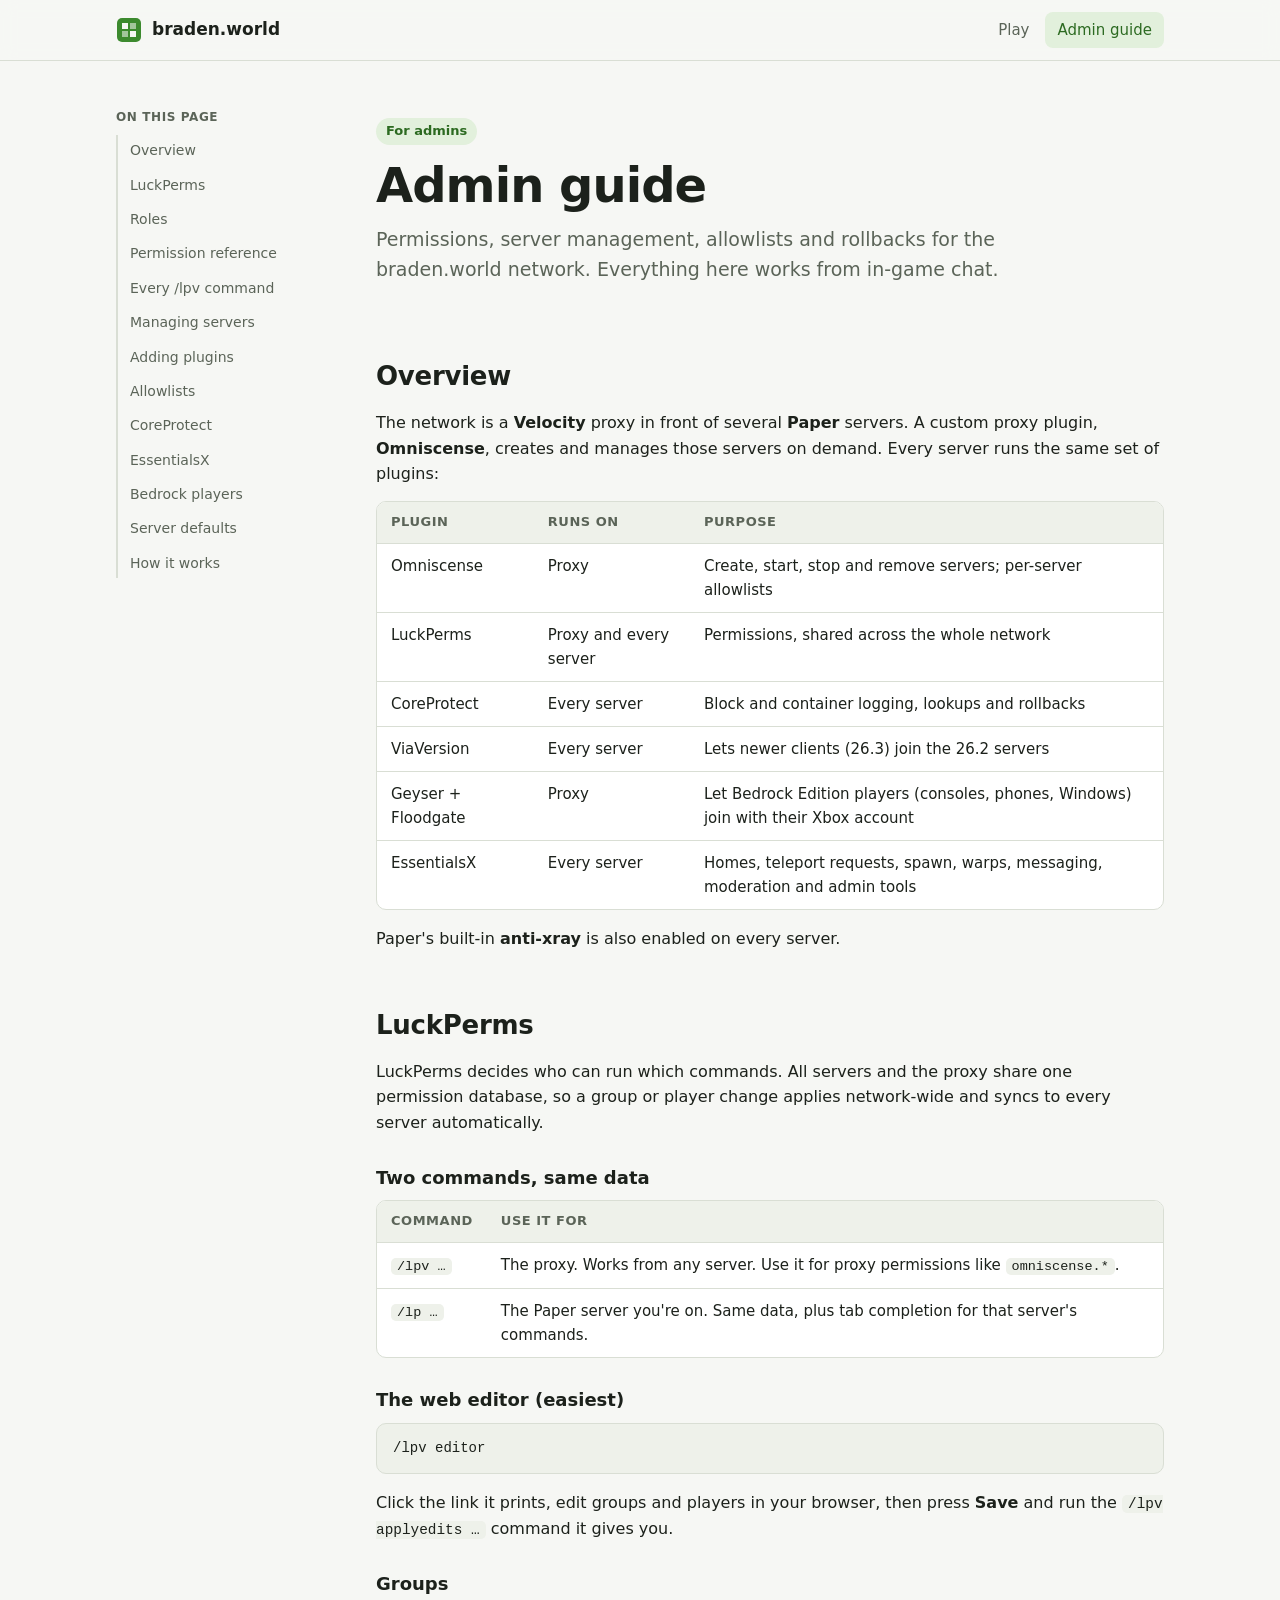
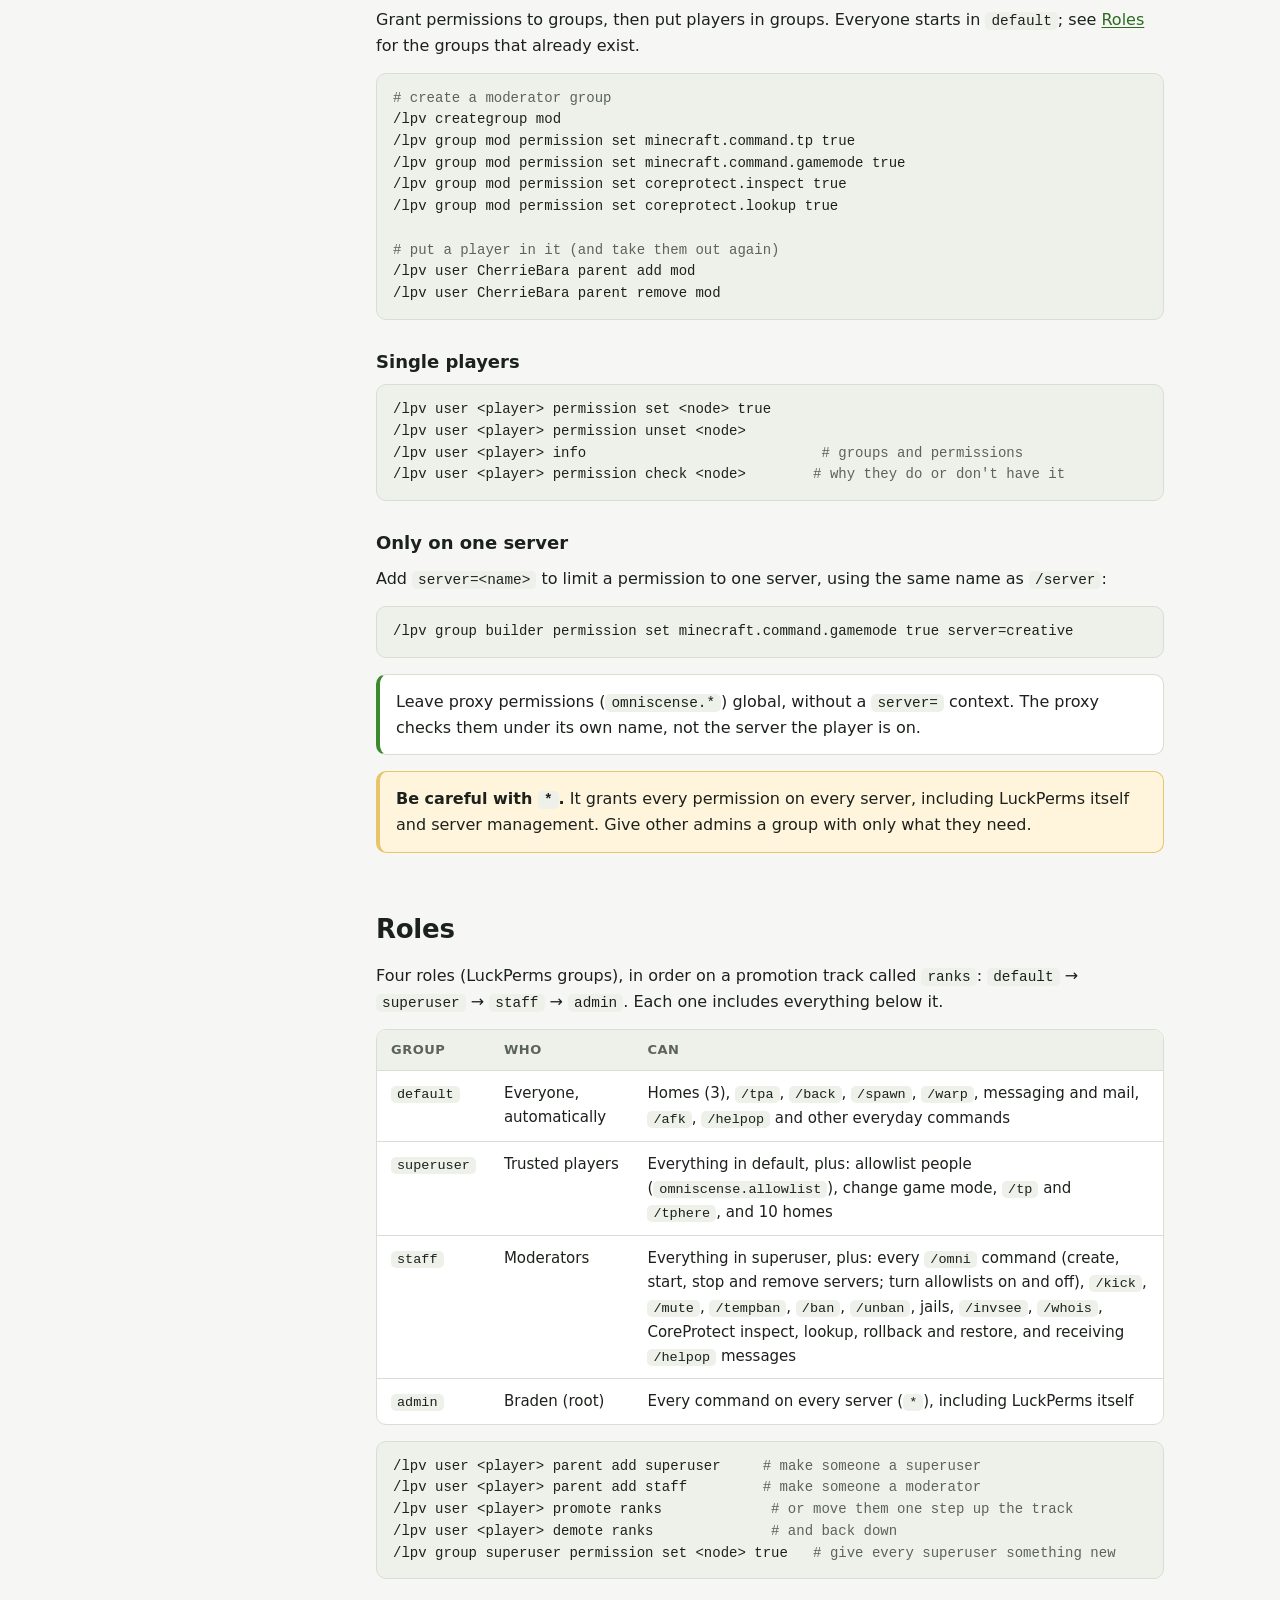
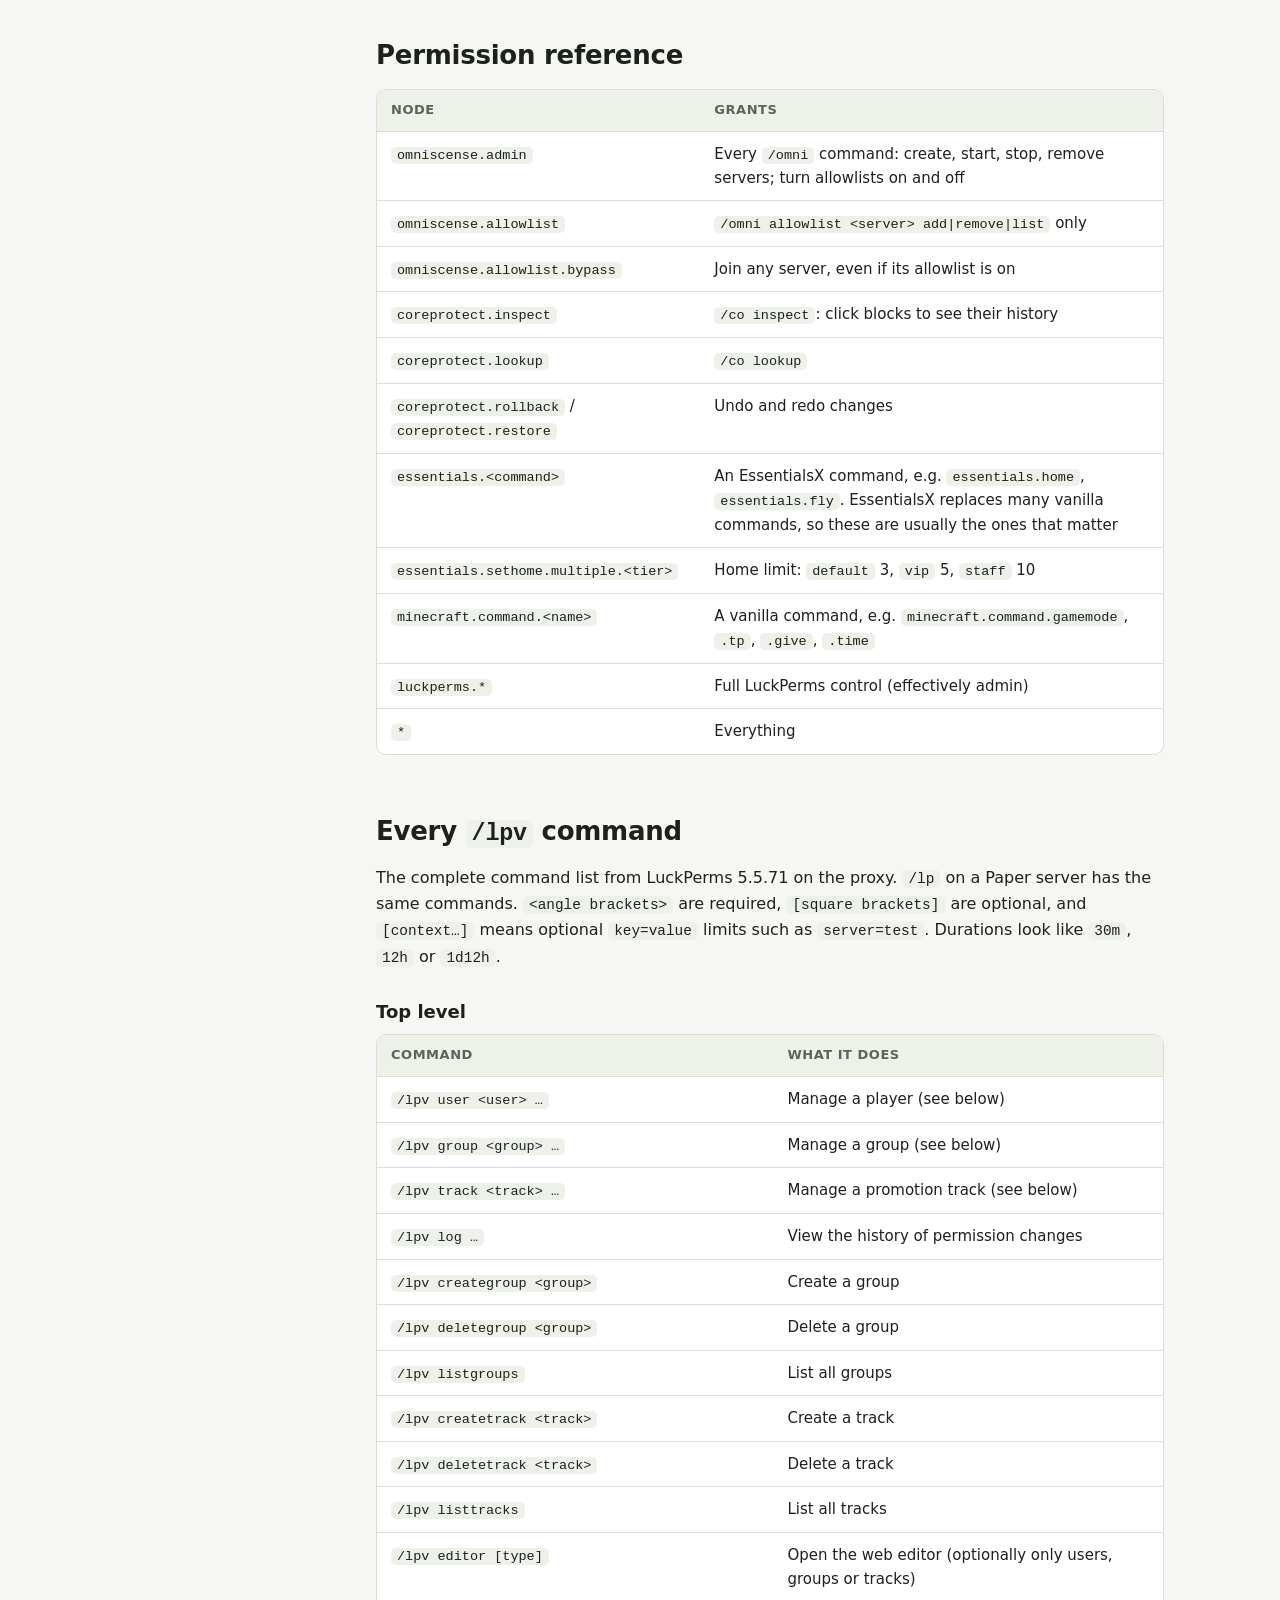
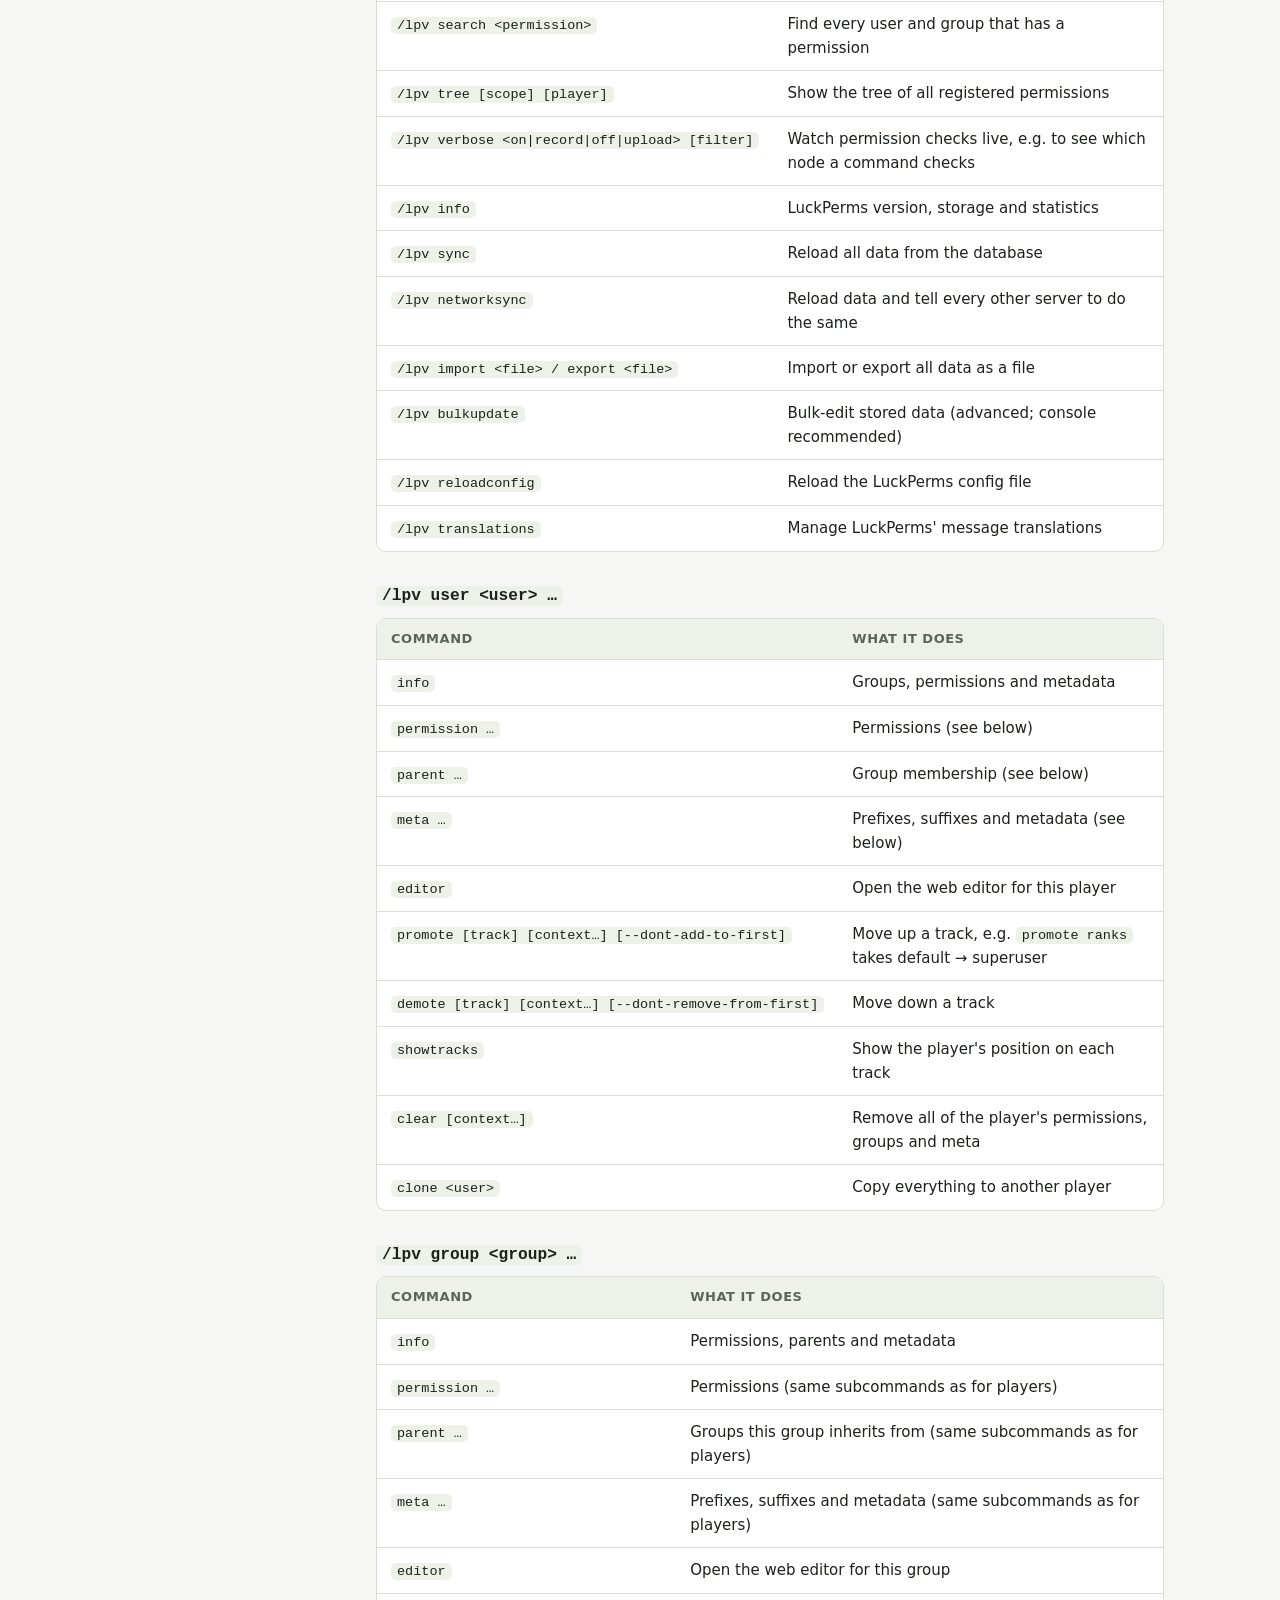
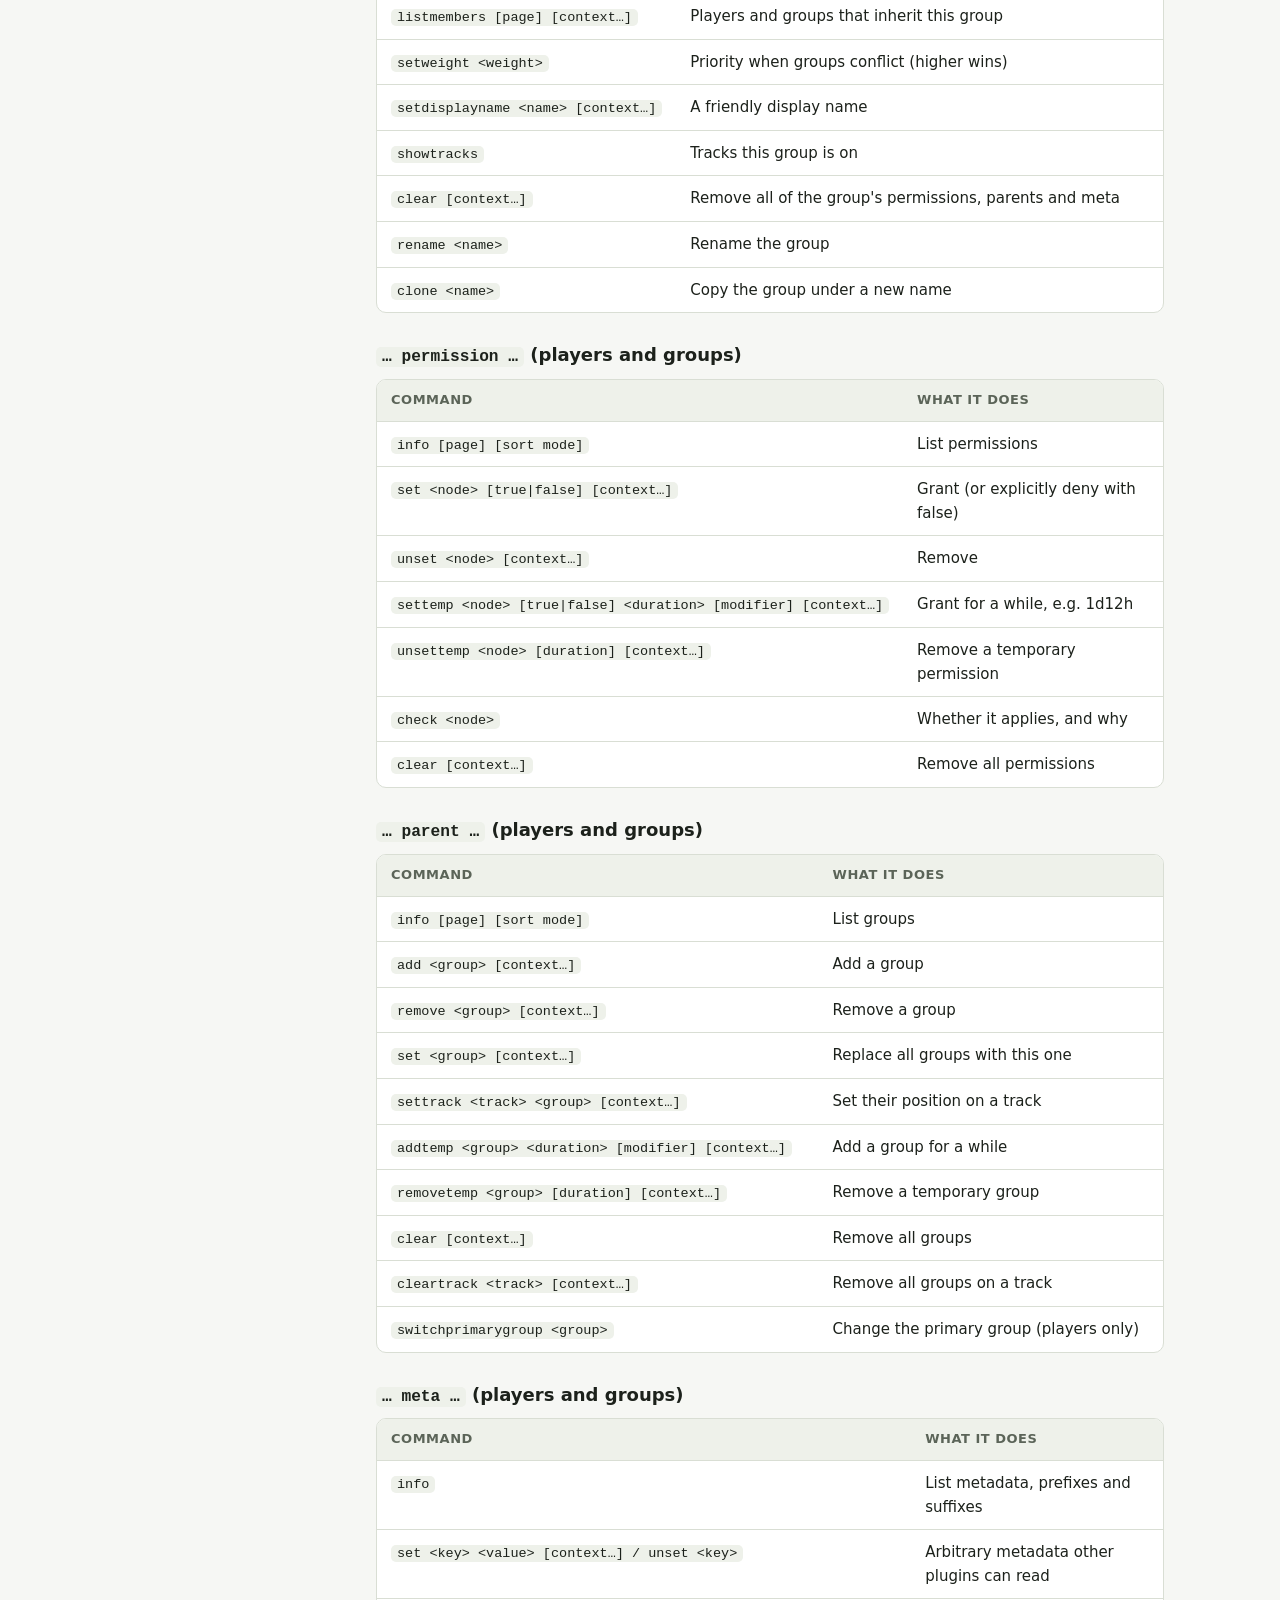
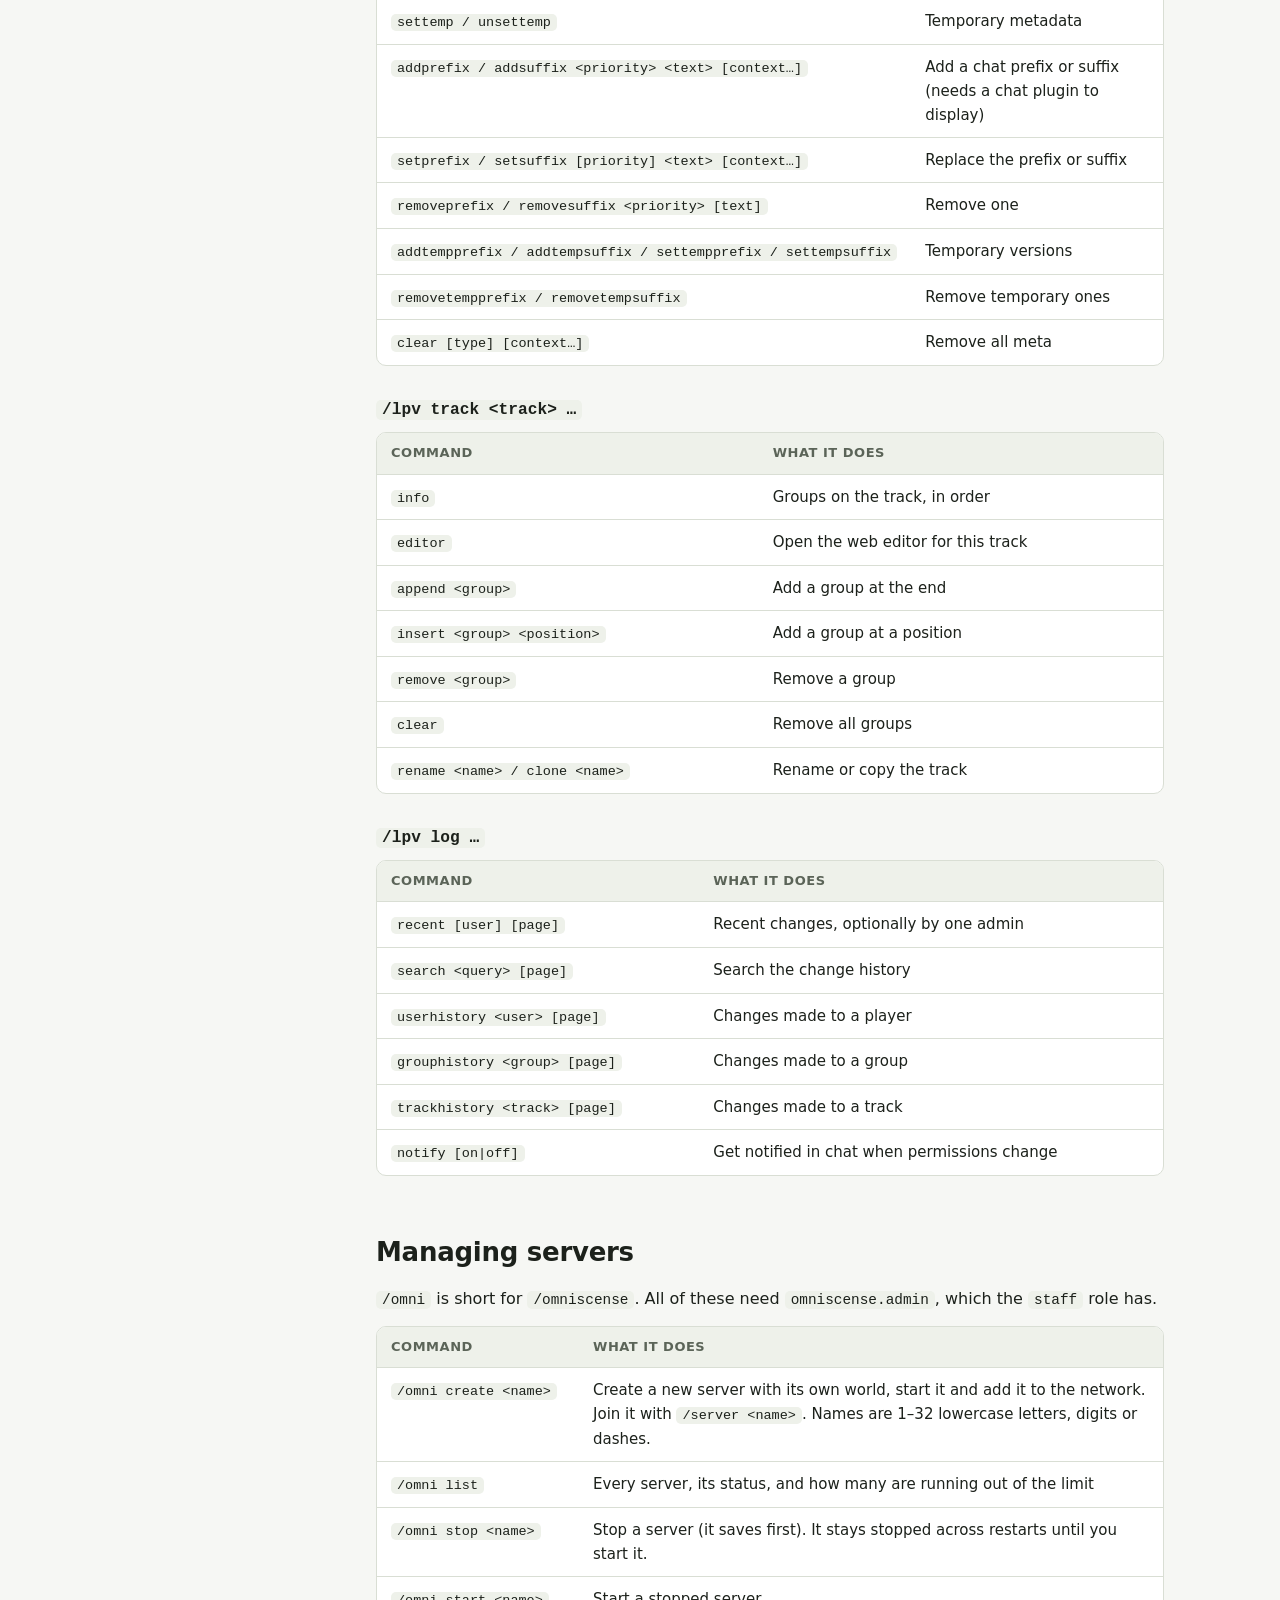
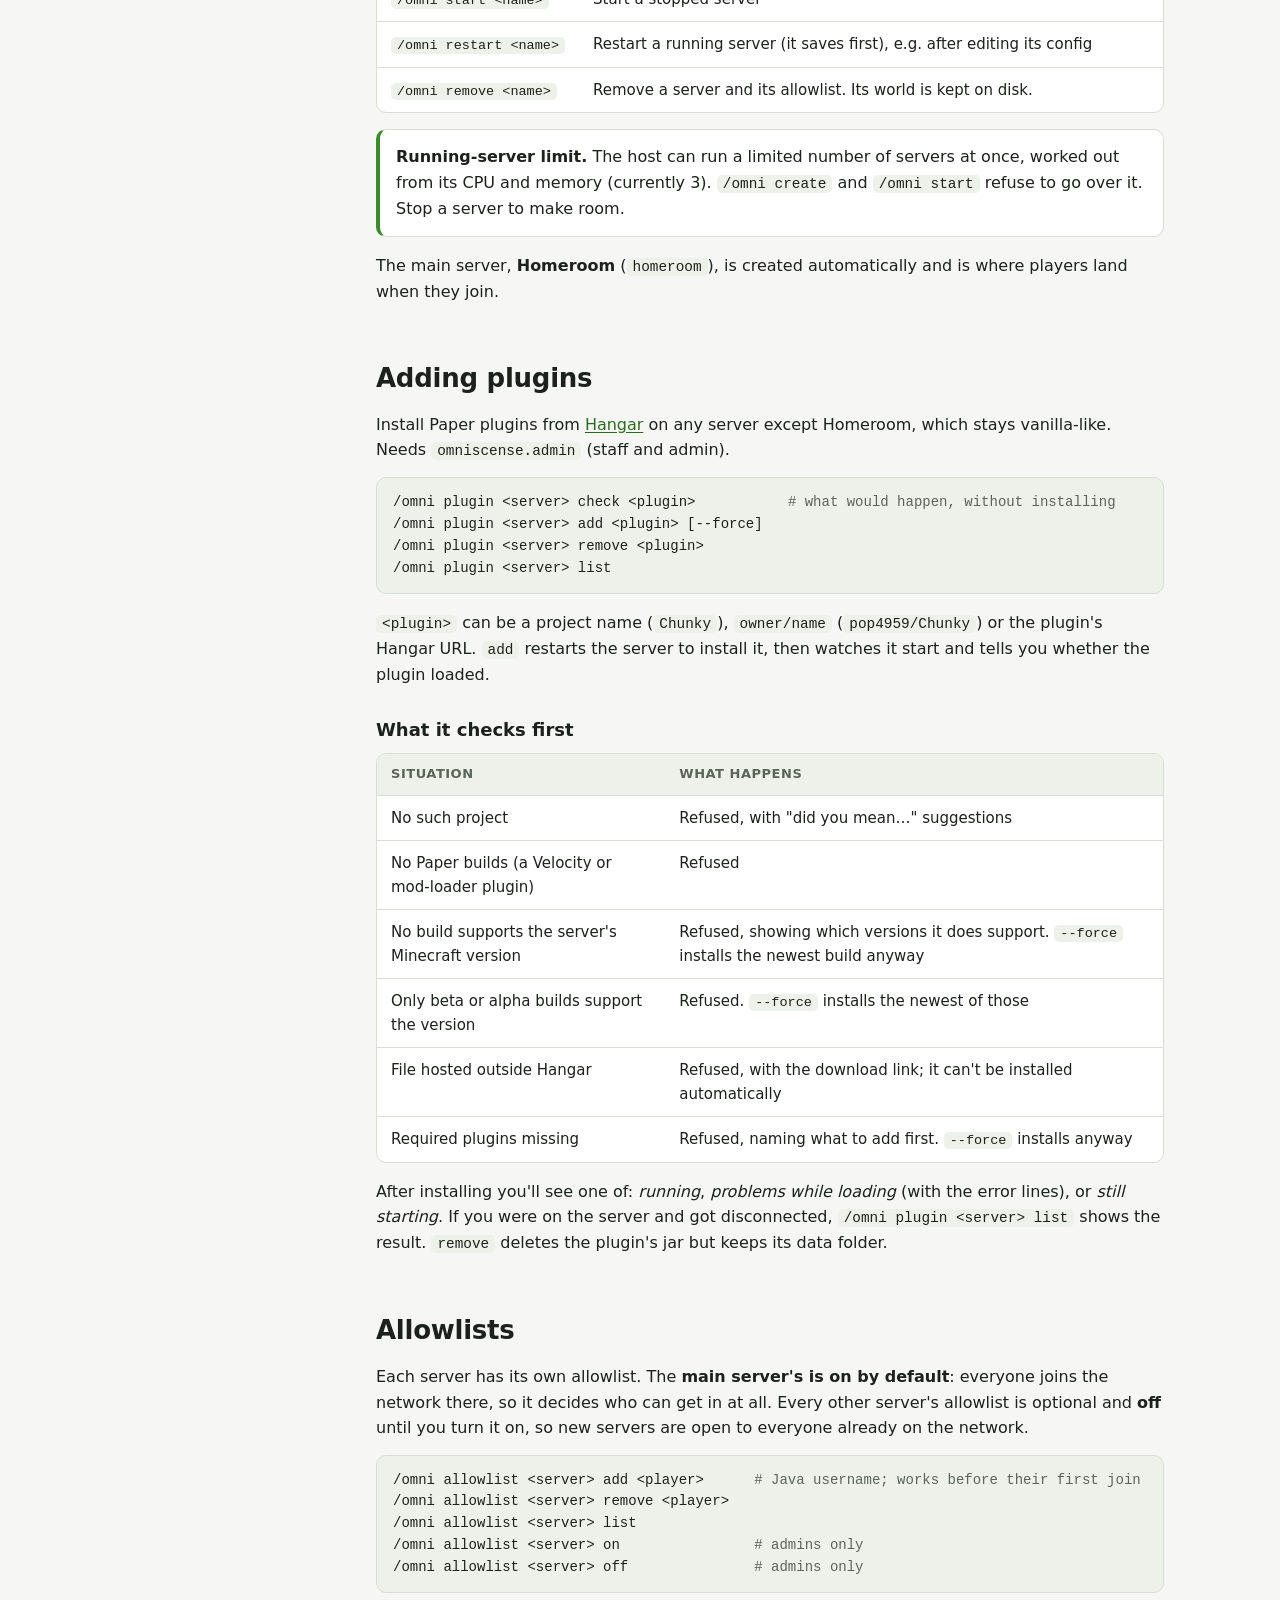
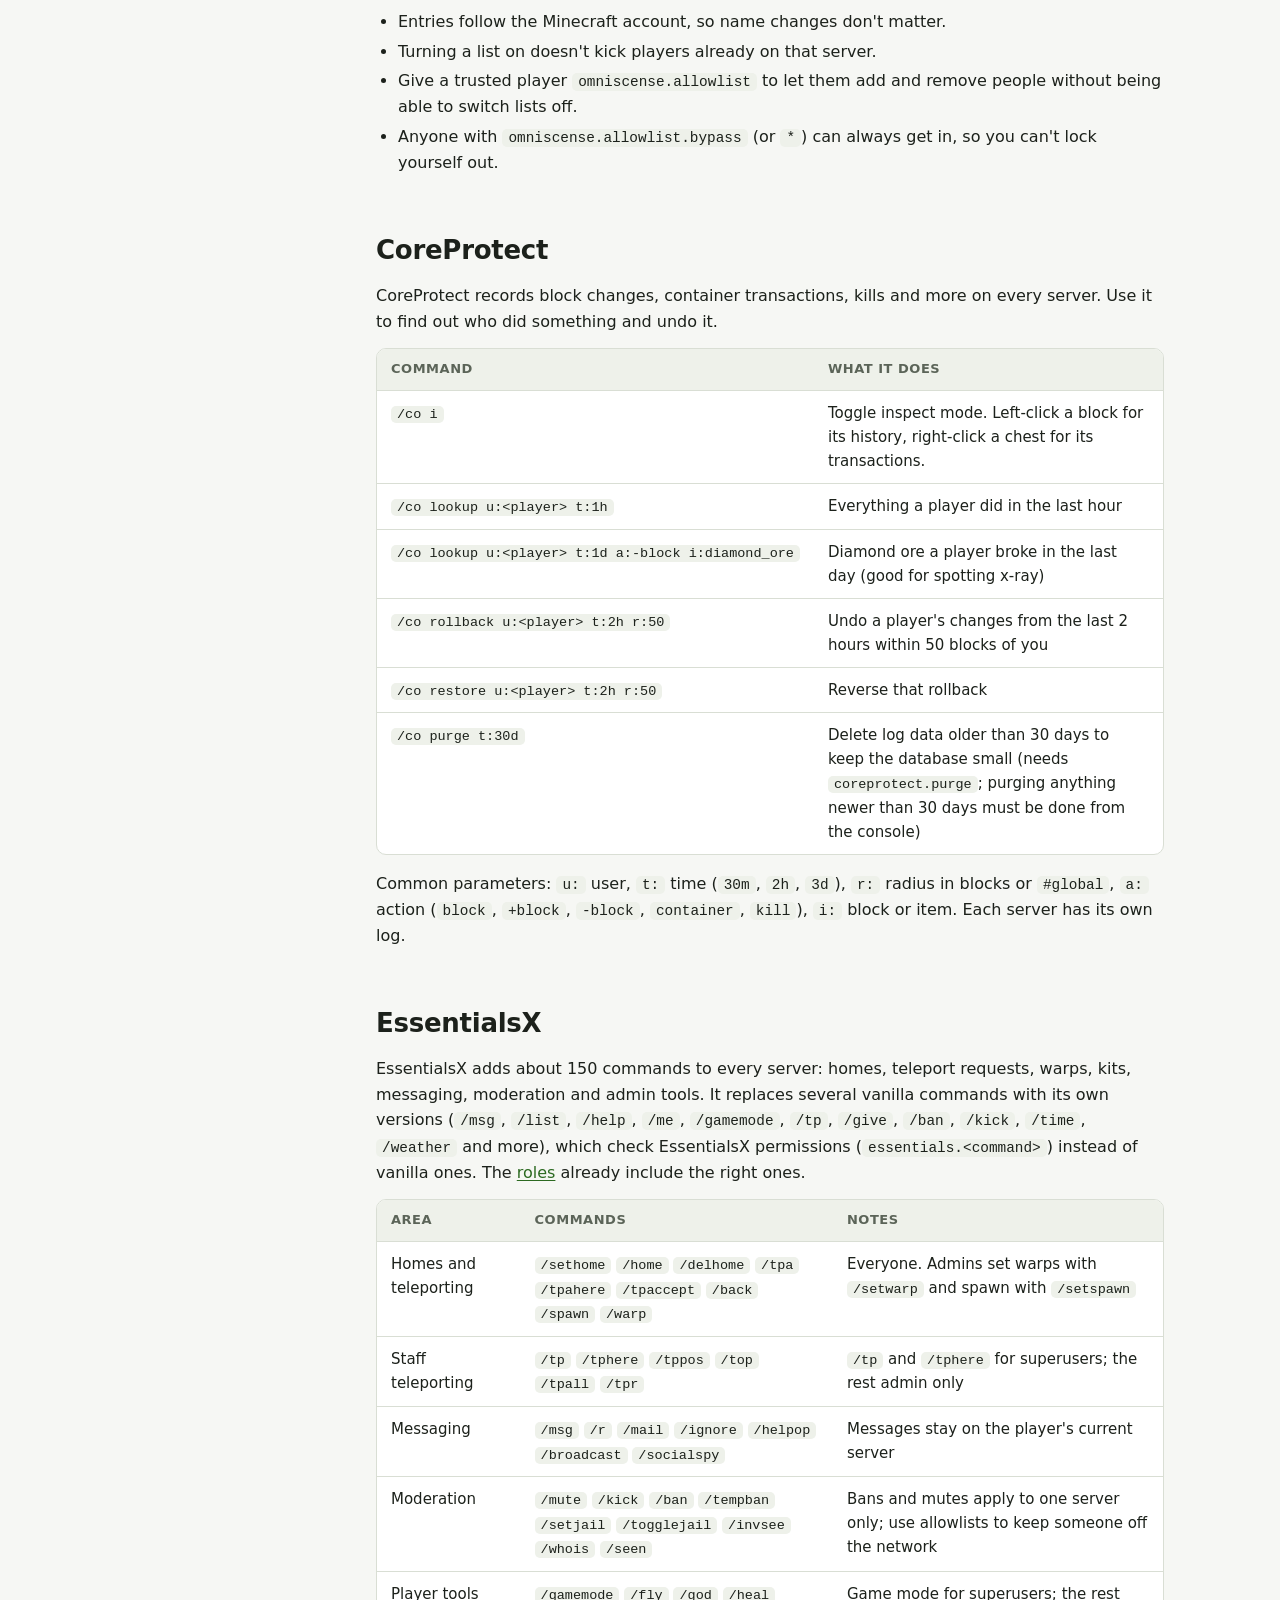
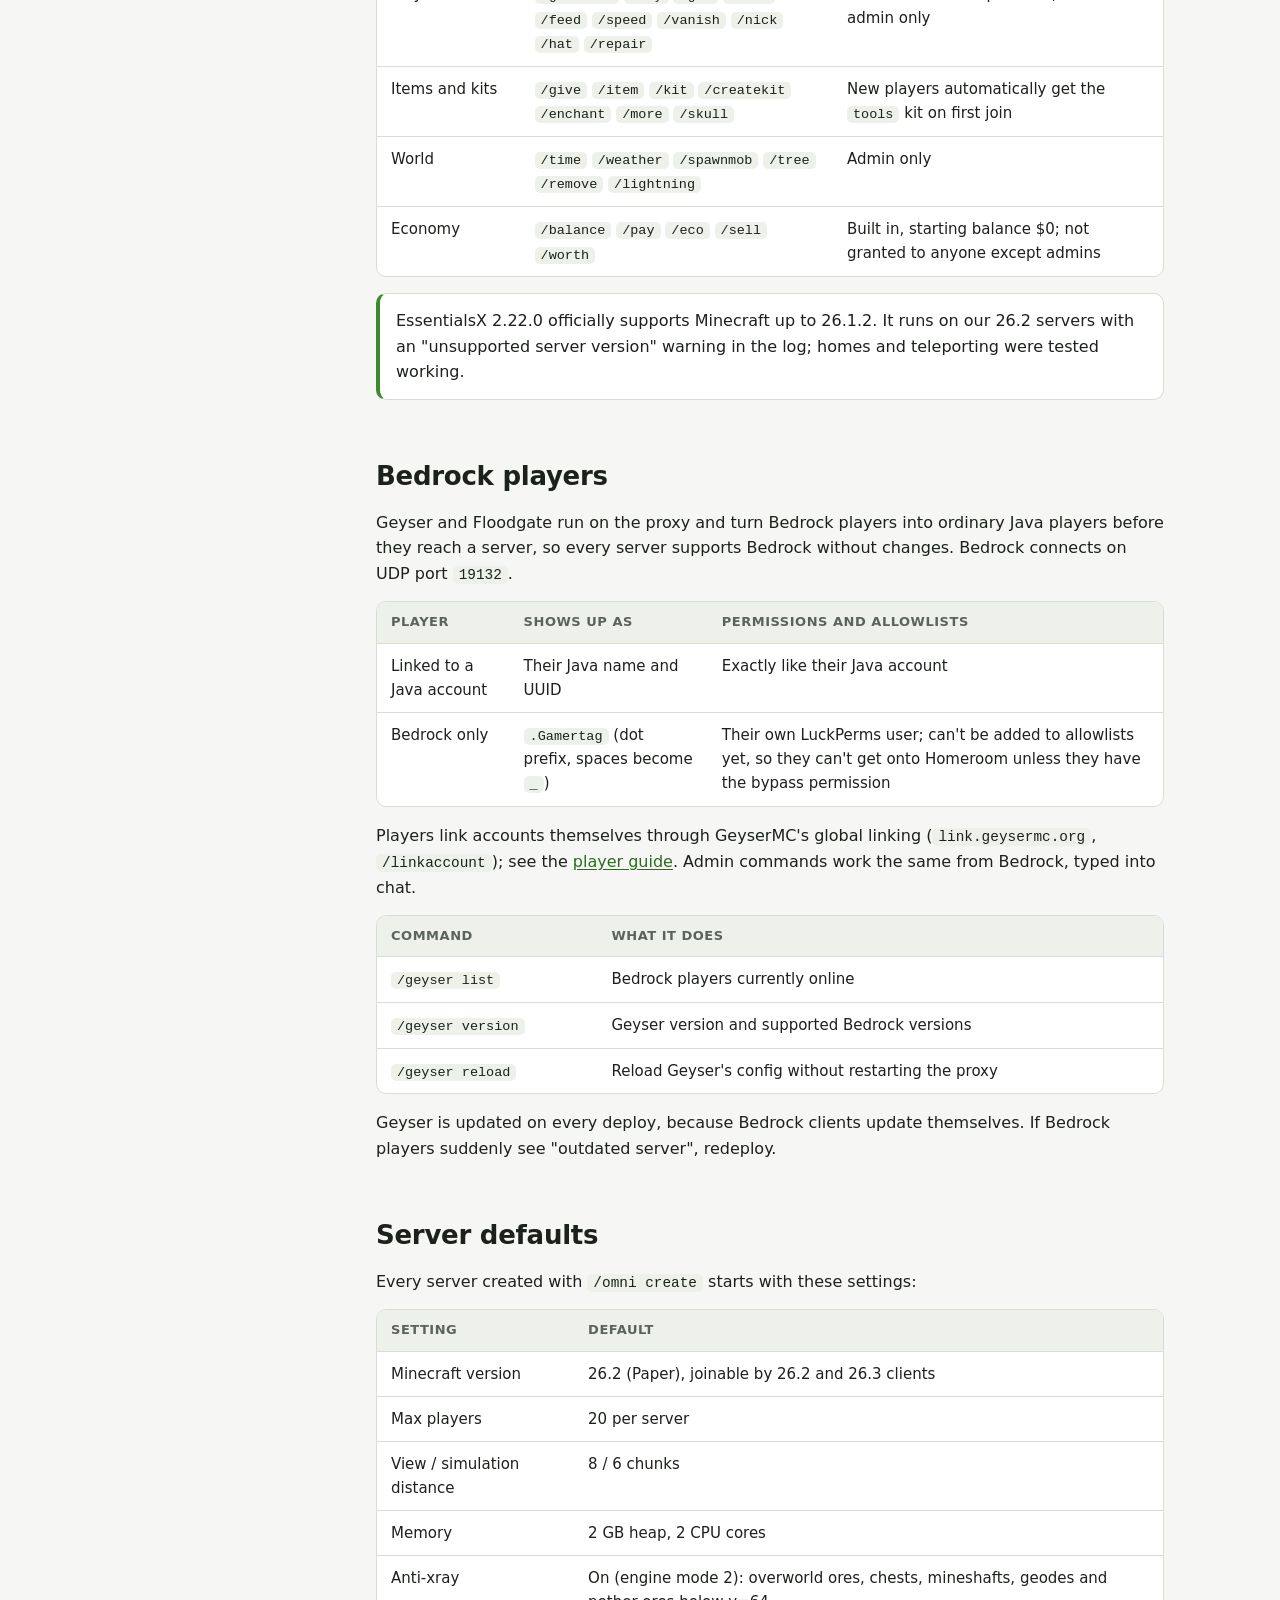
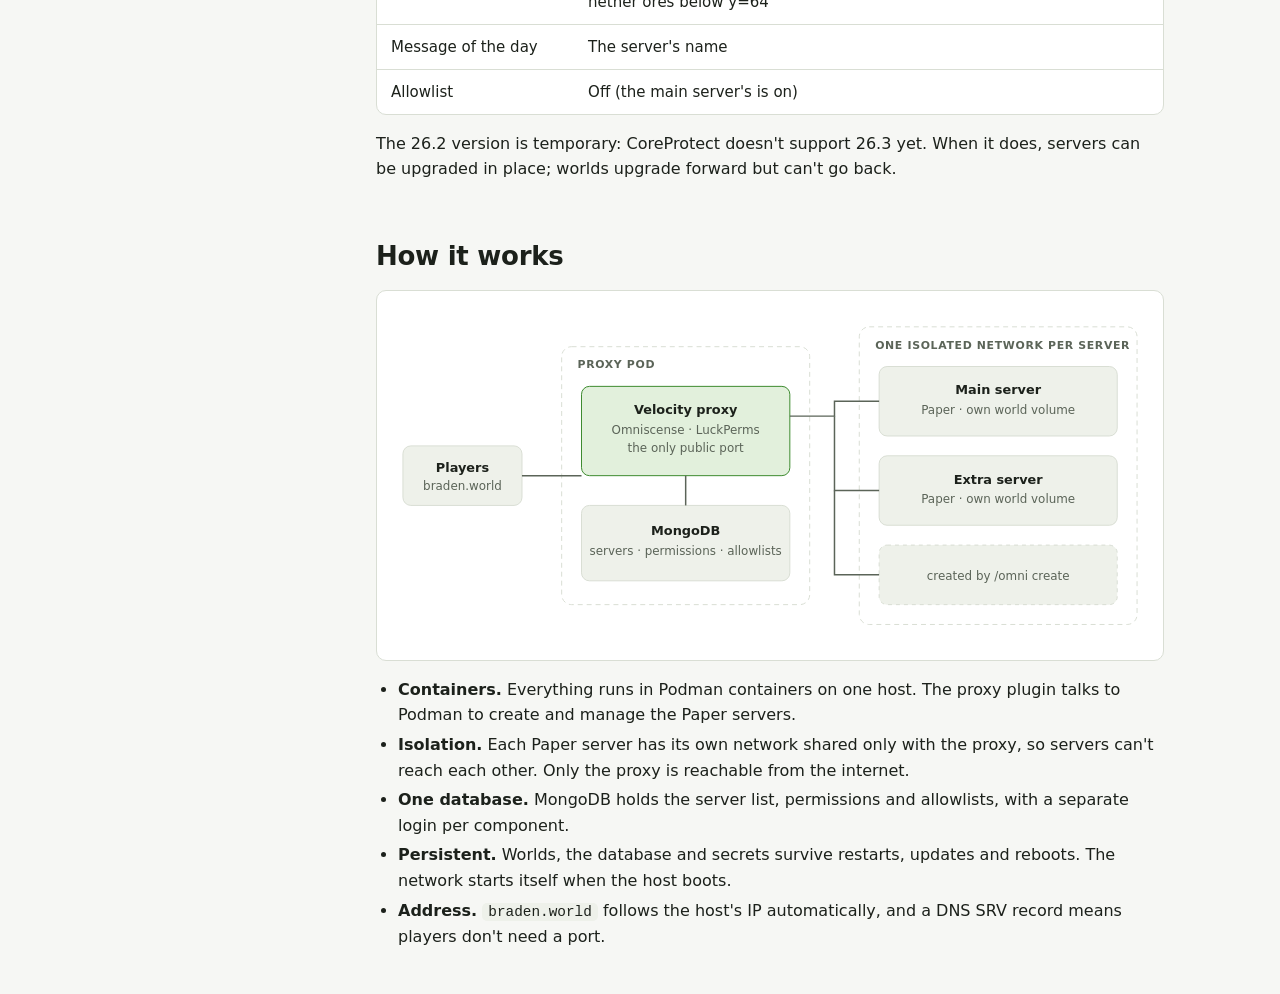
==== commit e0c44035: "Add Bedrock and console instructions Player guide: a Bedrock & consoles section with account linking" ====
--- a/admin.html
+++ b/admin.html
@@ -36,6 +36,7 @@
         <li><a href="#allowlists">Allowlists</a></li>
         <li><a href="#coreprotect">CoreProtect</a></li>
         <li><a href="#essentials">EssentialsX</a></li>
+        <li><a href="#bedrock-admin">Bedrock players</a></li>
         <li><a href="#defaults">Server defaults</a></li>
         <li><a href="#architecture">How it works</a></li>
       </ol>
@@ -59,6 +60,7 @@
               <tr><td>LuckPerms</td><td>Proxy and every server</td><td>Permissions, shared across the whole network</td></tr>
               <tr><td>CoreProtect</td><td>Every server</td><td>Block and container logging, lookups and rollbacks</td></tr>
               <tr><td>ViaVersion</td><td>Every server</td><td>Lets newer clients (26.3) join the 26.2 servers</td></tr>
+              <tr><td>Geyser + Floodgate</td><td>Proxy</td><td>Let Bedrock Edition players (consoles, phones, Windows) join with their Xbox account</td></tr>
               <tr><td>EssentialsX</td><td>Every server</td><td>Homes, teleport requests, spawn, warps, messaging, moderation and admin tools</td></tr>
             </tbody>
           </table>
@@ -423,6 +425,32 @@
         </div>
       </section>
 
+      <section id="bedrock-admin">
+        <h2>Bedrock players</h2>
+        <p>Geyser and Floodgate run on the proxy and turn Bedrock players into ordinary Java players before they reach a server, so every server supports Bedrock without changes. Bedrock connects on UDP port <code>19132</code>.</p>
+        <div class="table-wrap">
+          <table>
+            <thead><tr><th>Player</th><th>Shows up as</th><th>Permissions and allowlists</th></tr></thead>
+            <tbody>
+              <tr><td>Linked to a Java account</td><td>Their Java name and UUID</td><td>Exactly like their Java account</td></tr>
+              <tr><td>Bedrock only</td><td><code>.Gamertag</code> (dot prefix, spaces become <code>_</code>)</td><td>Their own LuckPerms user; can't be added to allowlists yet, so they can't get onto Homeroom unless they have the bypass permission</td></tr>
+            </tbody>
+          </table>
+        </div>
+        <p>Players link accounts themselves through GeyserMC's global linking (<code>link.geysermc.org</code>, <code>/linkaccount</code>); see the <a href="./#bedrock">player guide</a>. Admin commands work the same from Bedrock, typed into chat.</p>
+        <div class="table-wrap">
+          <table>
+            <thead><tr><th>Command</th><th>What it does</th></tr></thead>
+            <tbody>
+              <tr><td><code>/geyser list</code></td><td>Bedrock players currently online</td></tr>
+              <tr><td><code>/geyser version</code></td><td>Geyser version and supported Bedrock versions</td></tr>
+              <tr><td><code>/geyser reload</code></td><td>Reload Geyser's config without restarting the proxy</td></tr>
+            </tbody>
+          </table>
+        </div>
+        <p>Geyser is updated on every deploy, because Bedrock clients update themselves. If Bedrock players suddenly see "outdated server", redeploy.</p>
+      </section>
+
       <section id="defaults">
         <h2>Server defaults</h2>
         <p>Every server created with <code>/omni create</code> starts with these settings:</p>
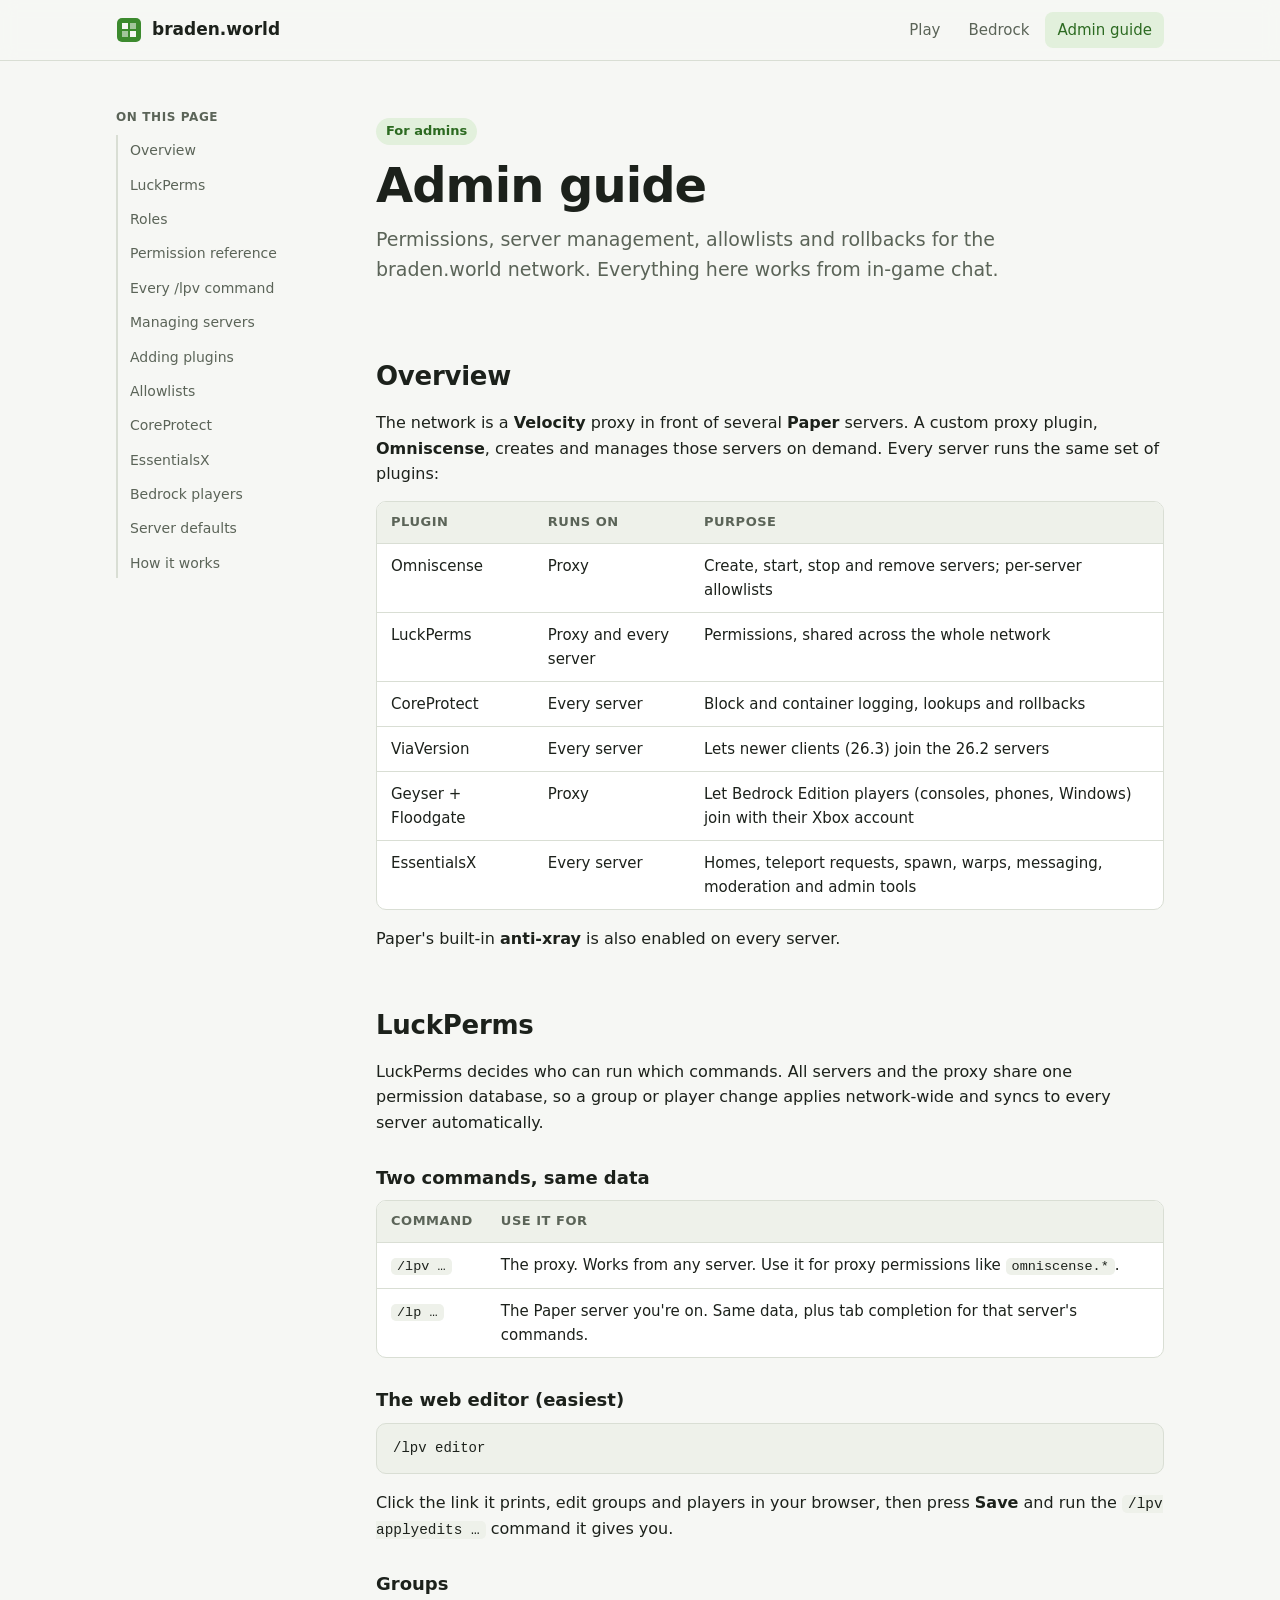
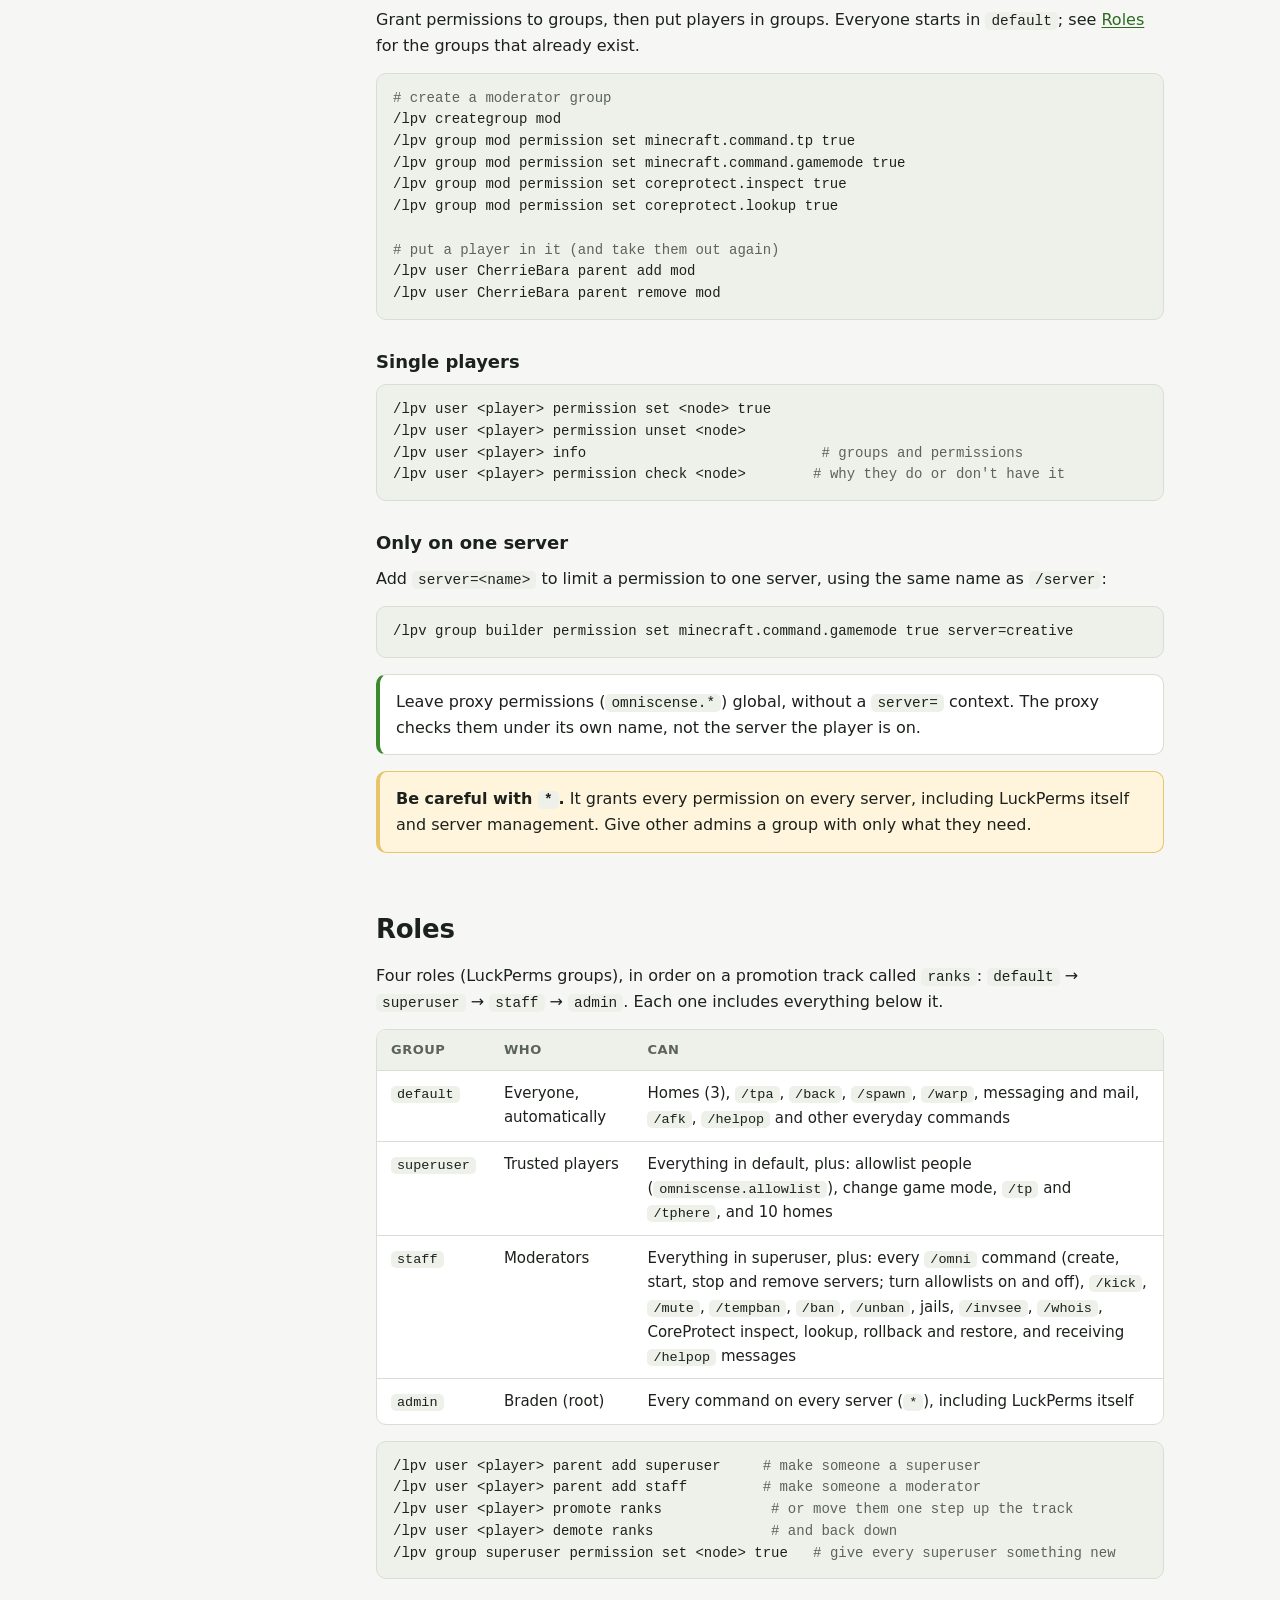
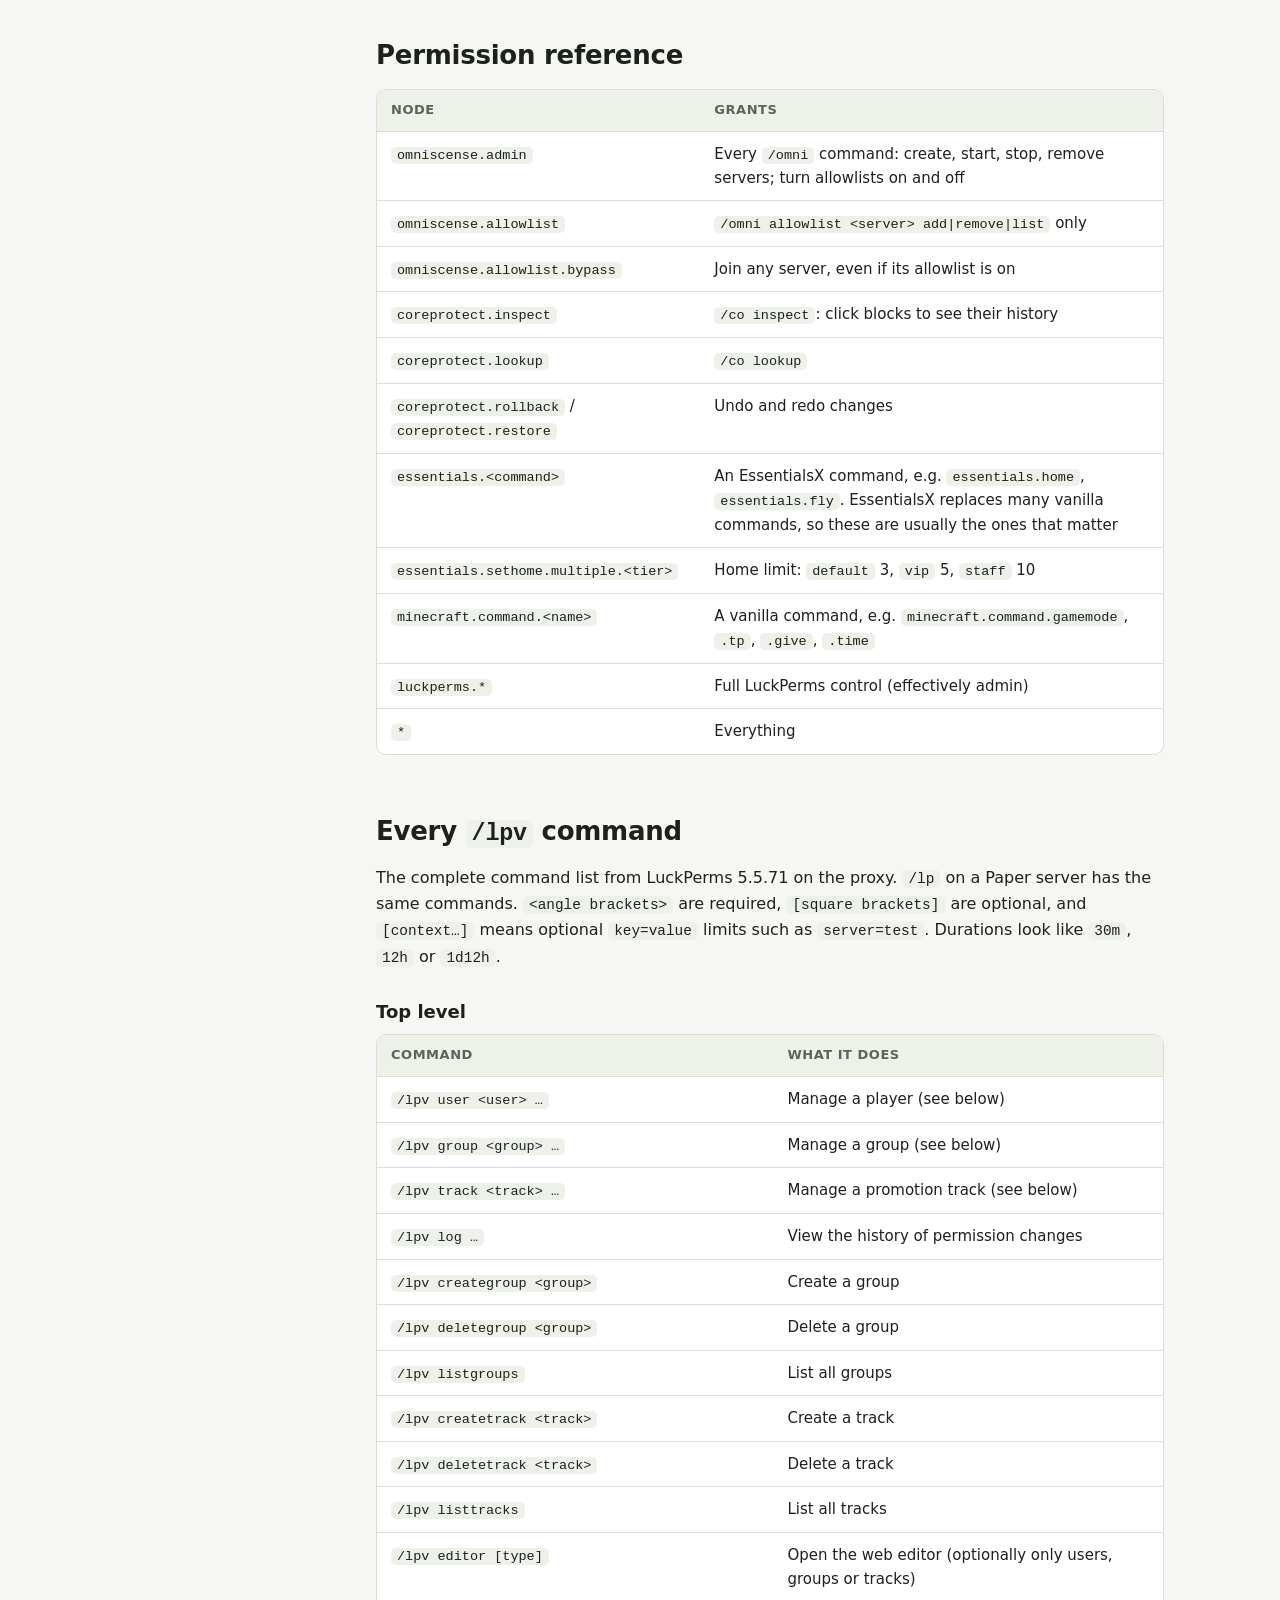
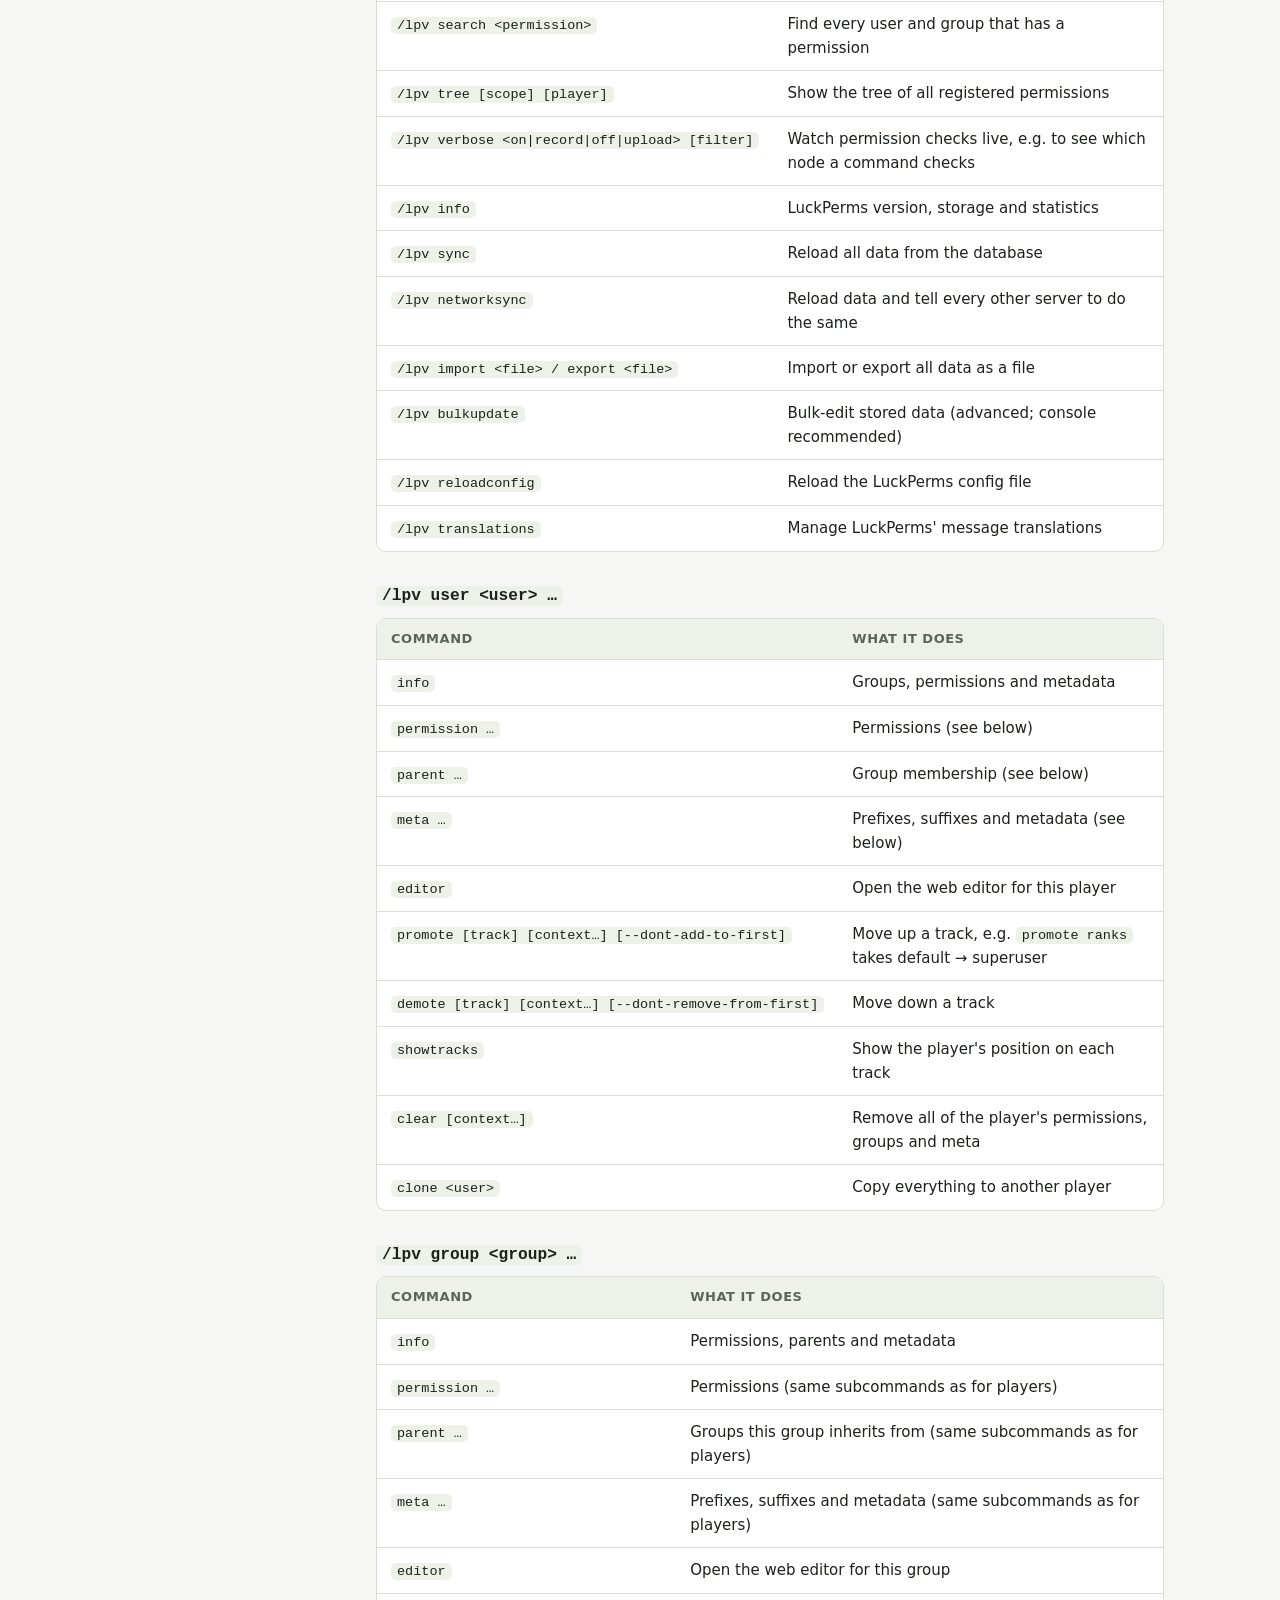
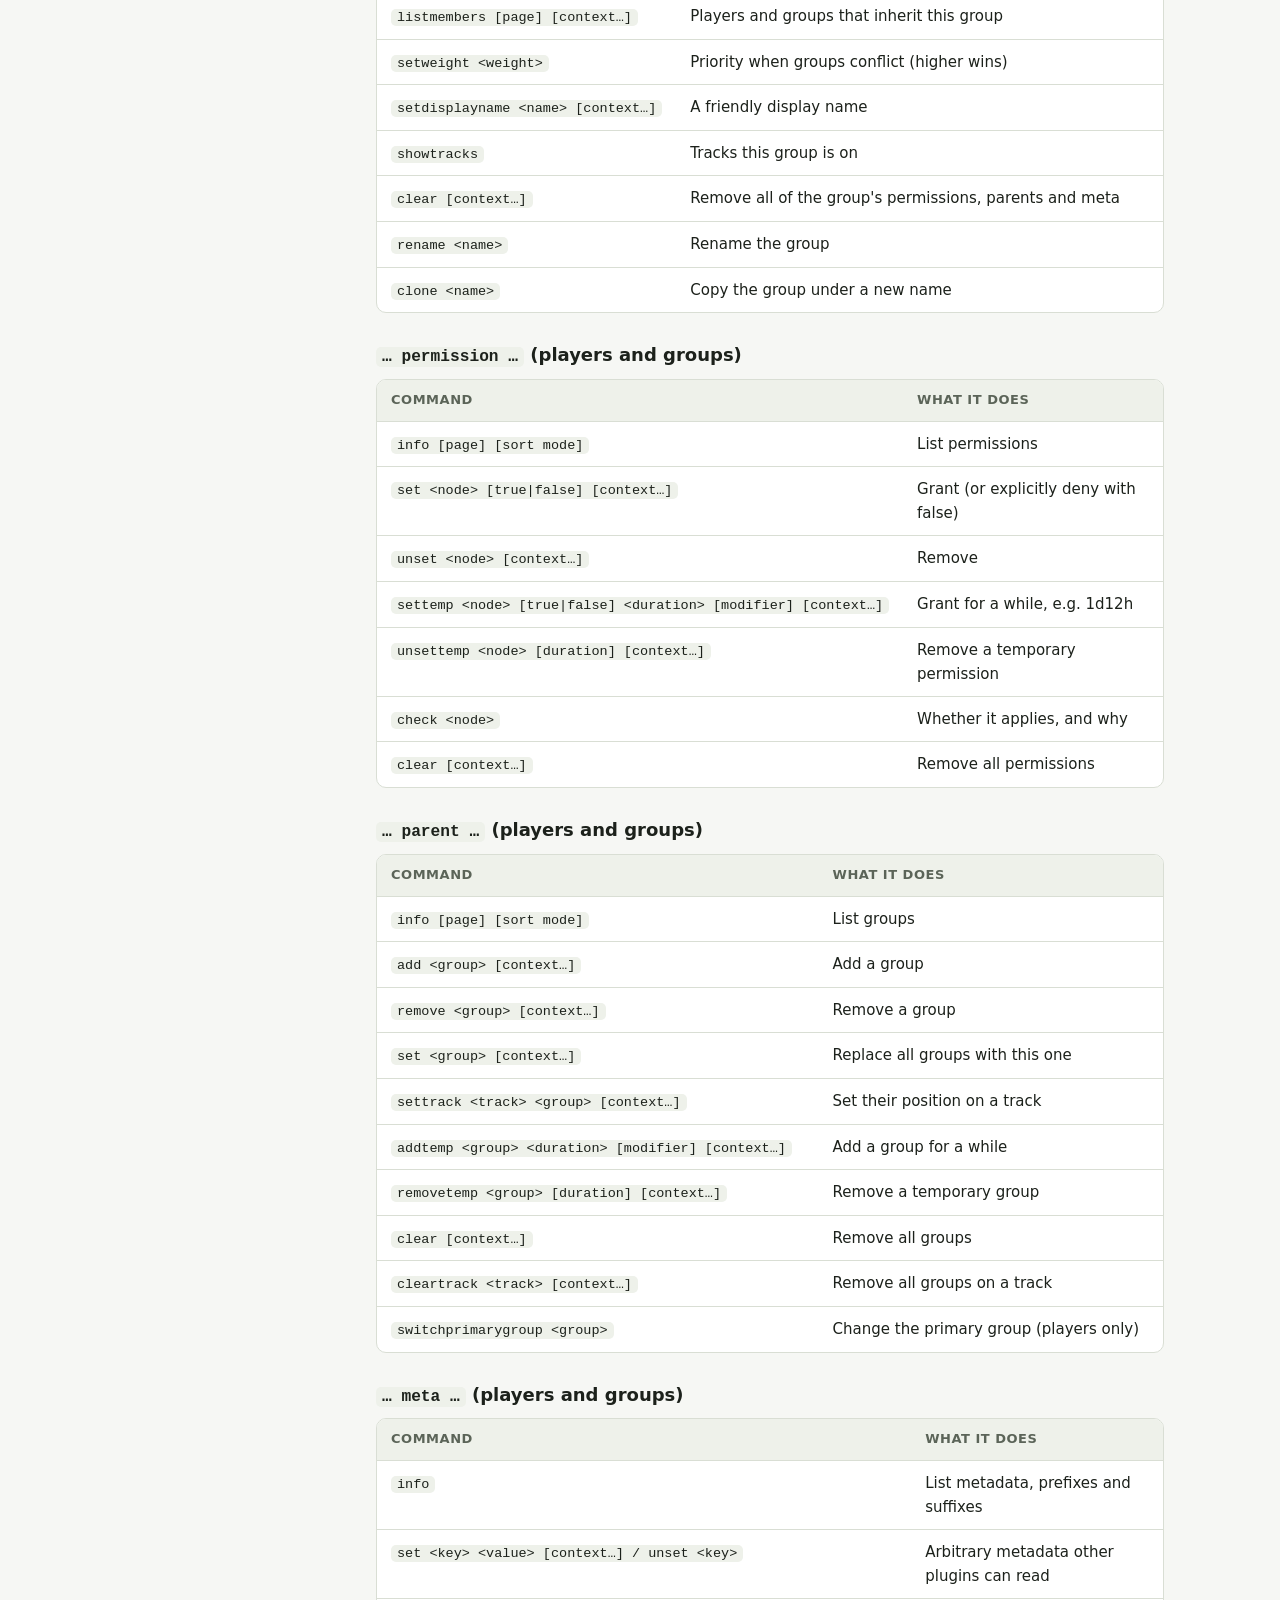
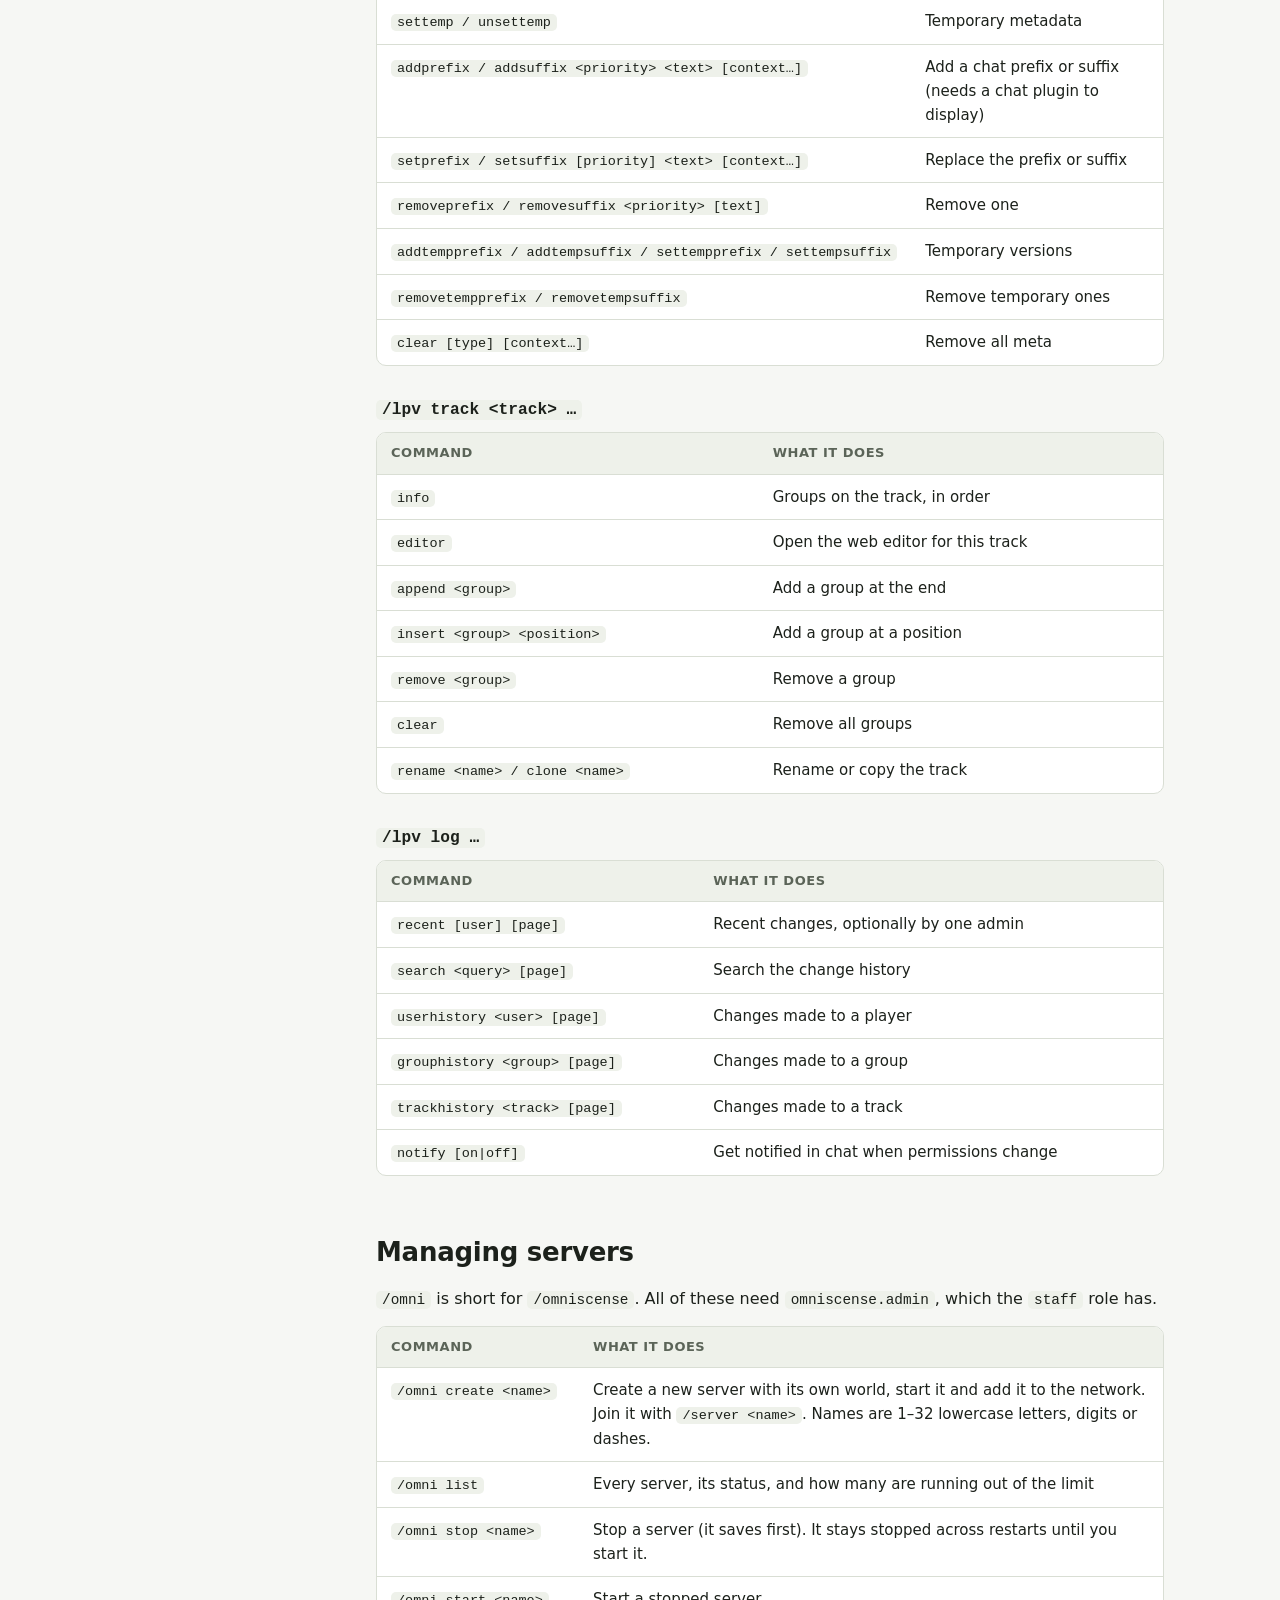
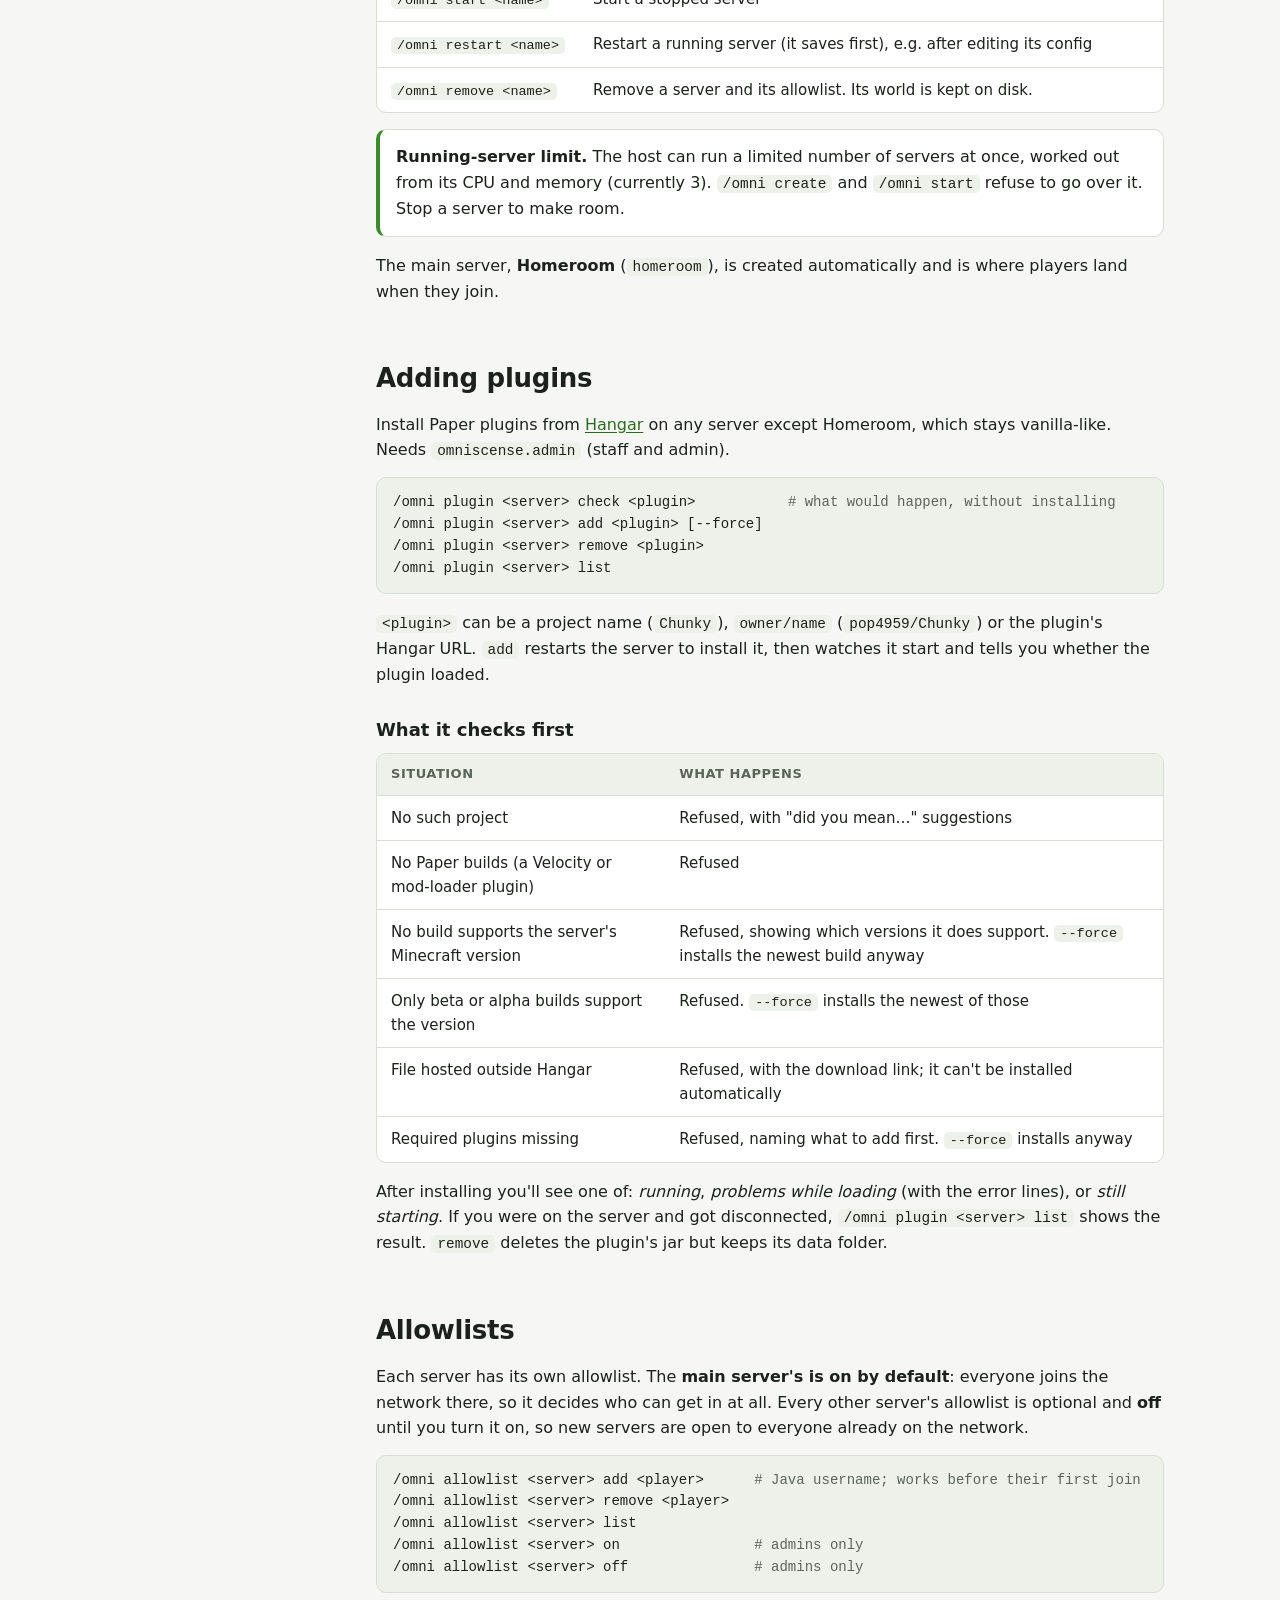
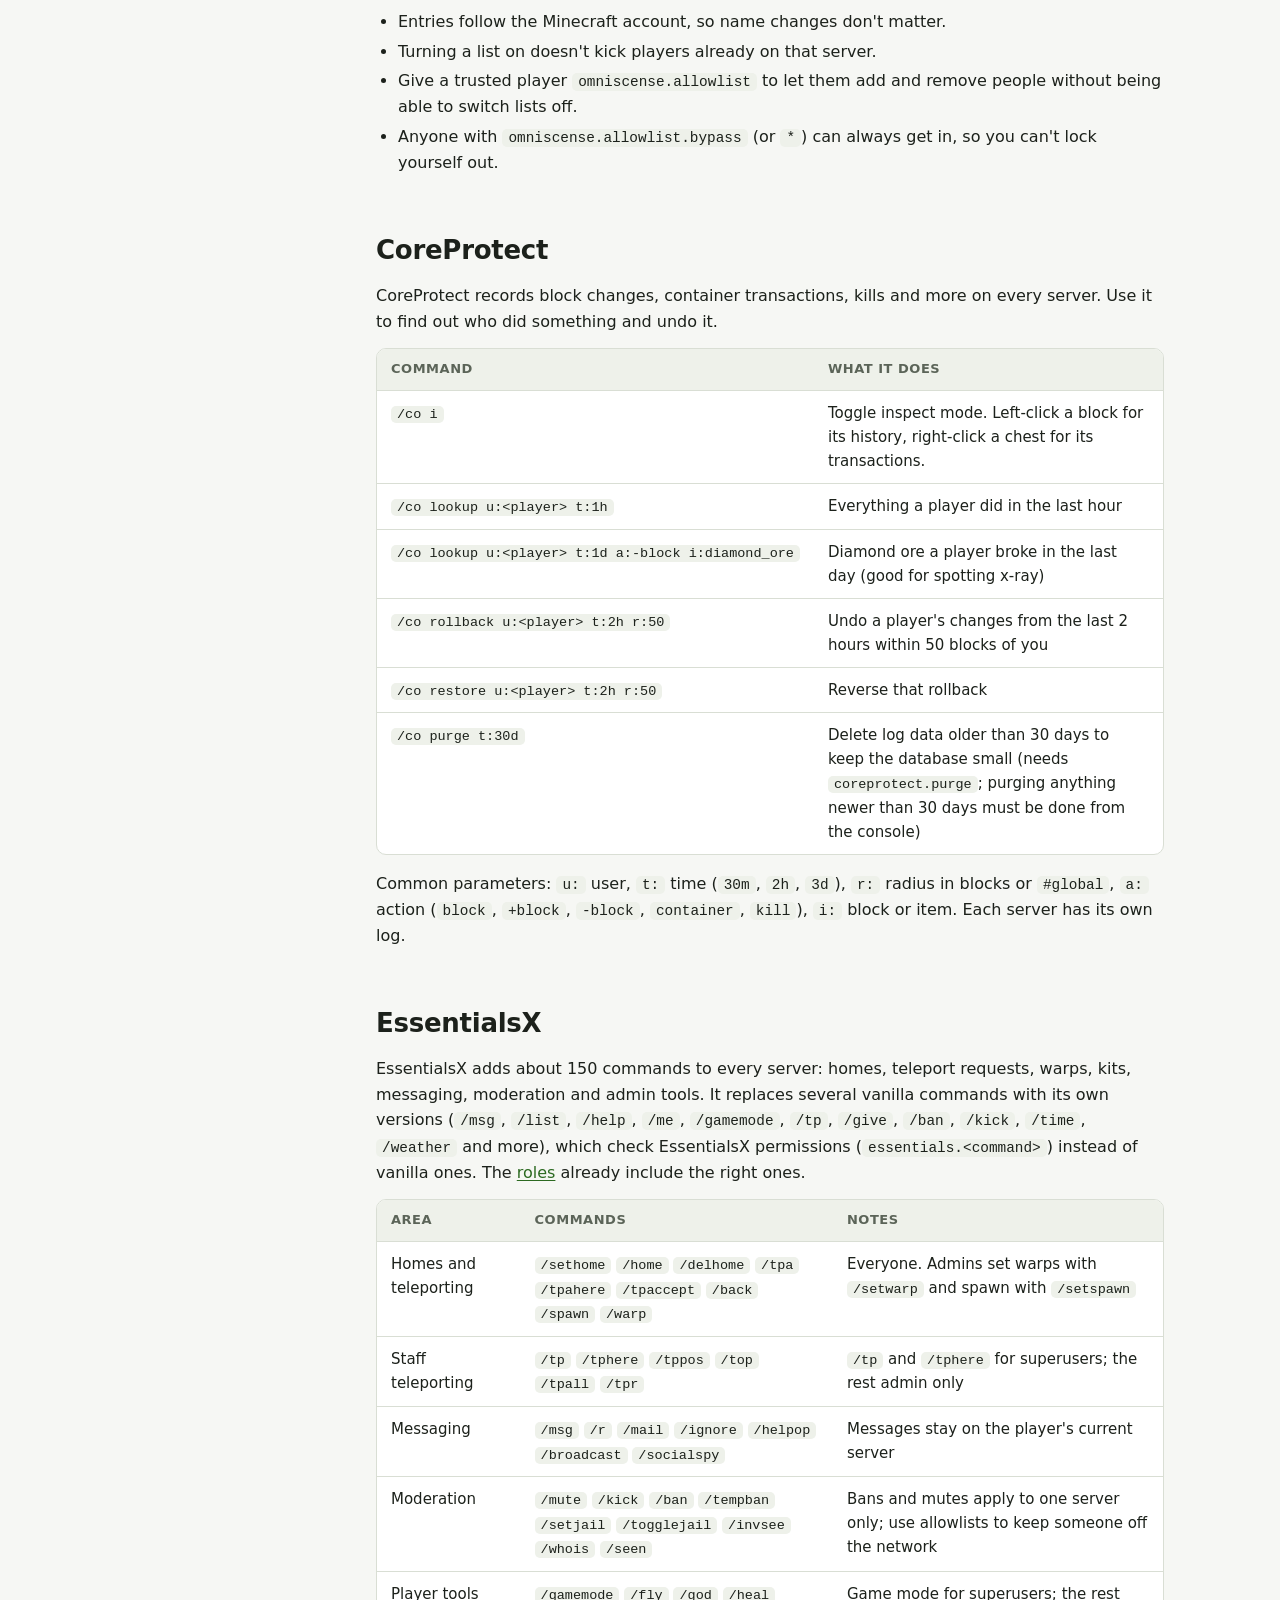
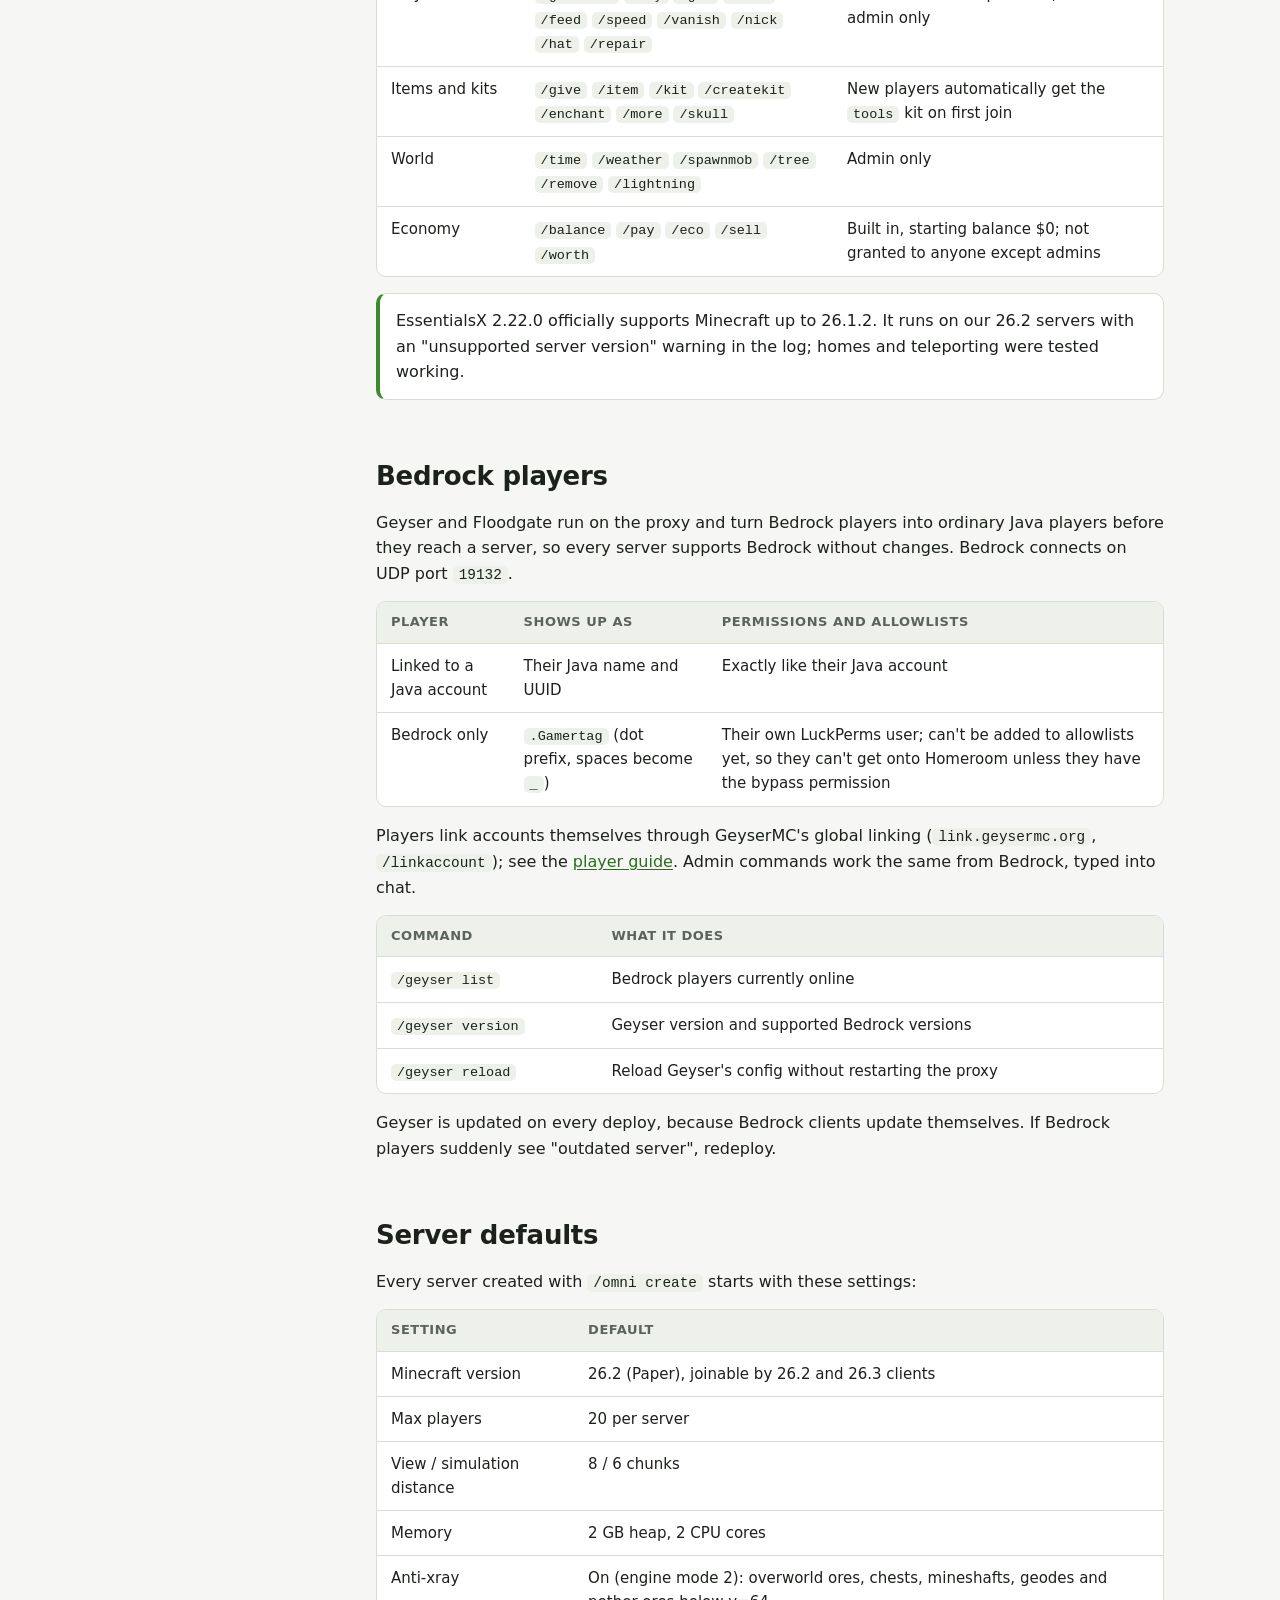
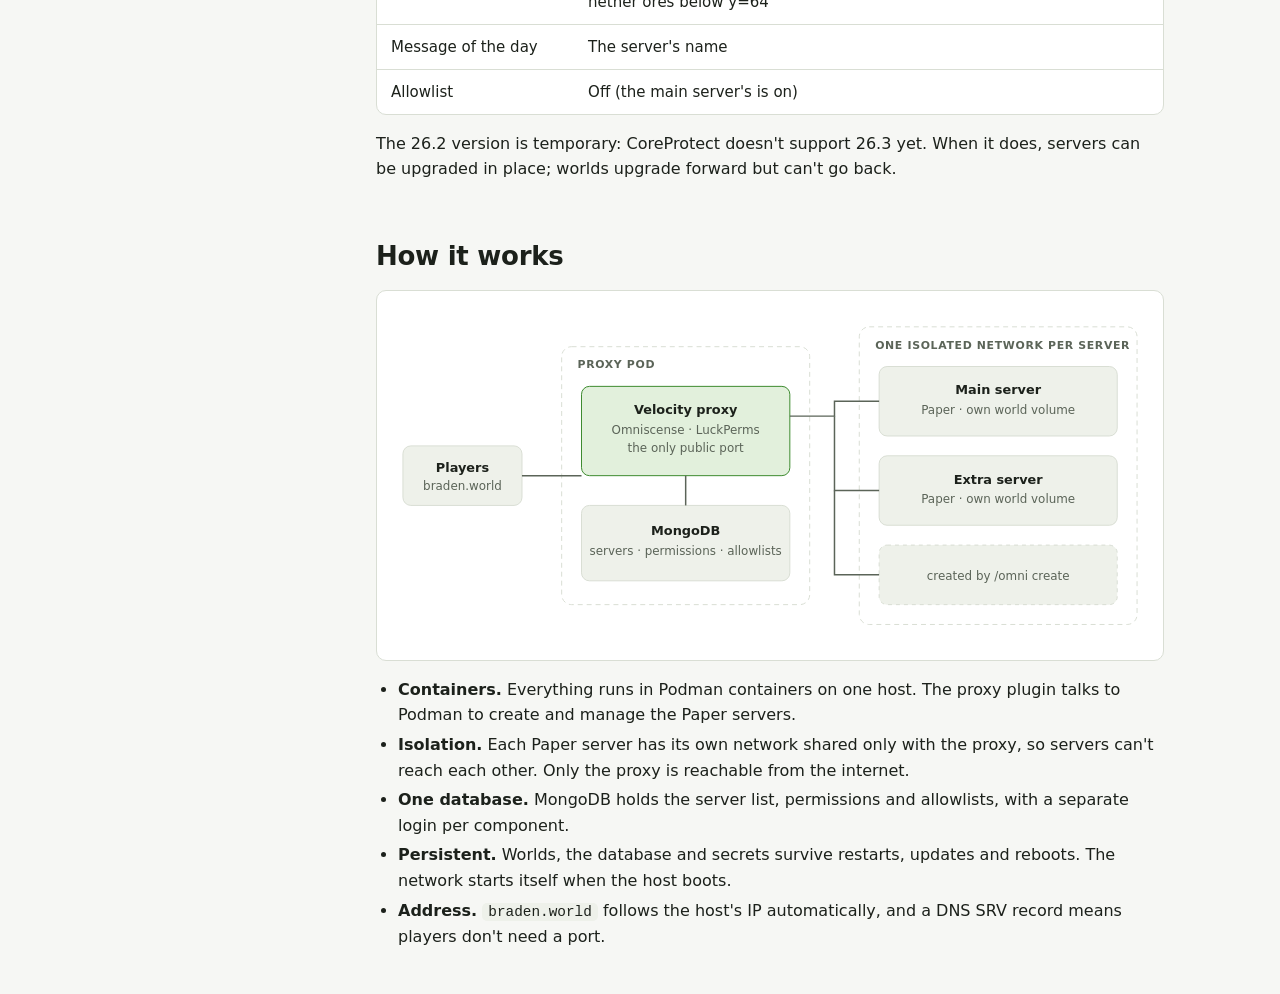
==== commit 666952f6: "Move Bedrock to its own page; put Request access near the top - bedrock.html: server address, accoun" ====
--- a/admin.html
+++ b/admin.html
@@ -17,6 +17,7 @@
       </a>
       <nav class="site-nav" aria-label="Pages">
         <a href="./">Play</a>
+        <a href="bedrock.html">Bedrock</a>
         <a href="admin.html" aria-current="page">Admin guide</a>
       </nav>
     </div>
@@ -437,7 +438,7 @@
             </tbody>
           </table>
         </div>
-        <p>Players link accounts themselves through GeyserMC's global linking (<code>link.geysermc.org</code>, <code>/linkaccount</code>); see the <a href="./#bedrock">player guide</a>. Admin commands work the same from Bedrock, typed into chat.</p>
+        <p>Players link accounts themselves through GeyserMC's global linking (<code>link.geysermc.org</code>, <code>/linkaccount</code>); see the <a href="bedrock.html#linking">player guide</a>. Admin commands work the same from Bedrock, typed into chat.</p>
         <div class="table-wrap">
           <table>
             <thead><tr><th>Command</th><th>What it does</th></tr></thead>
